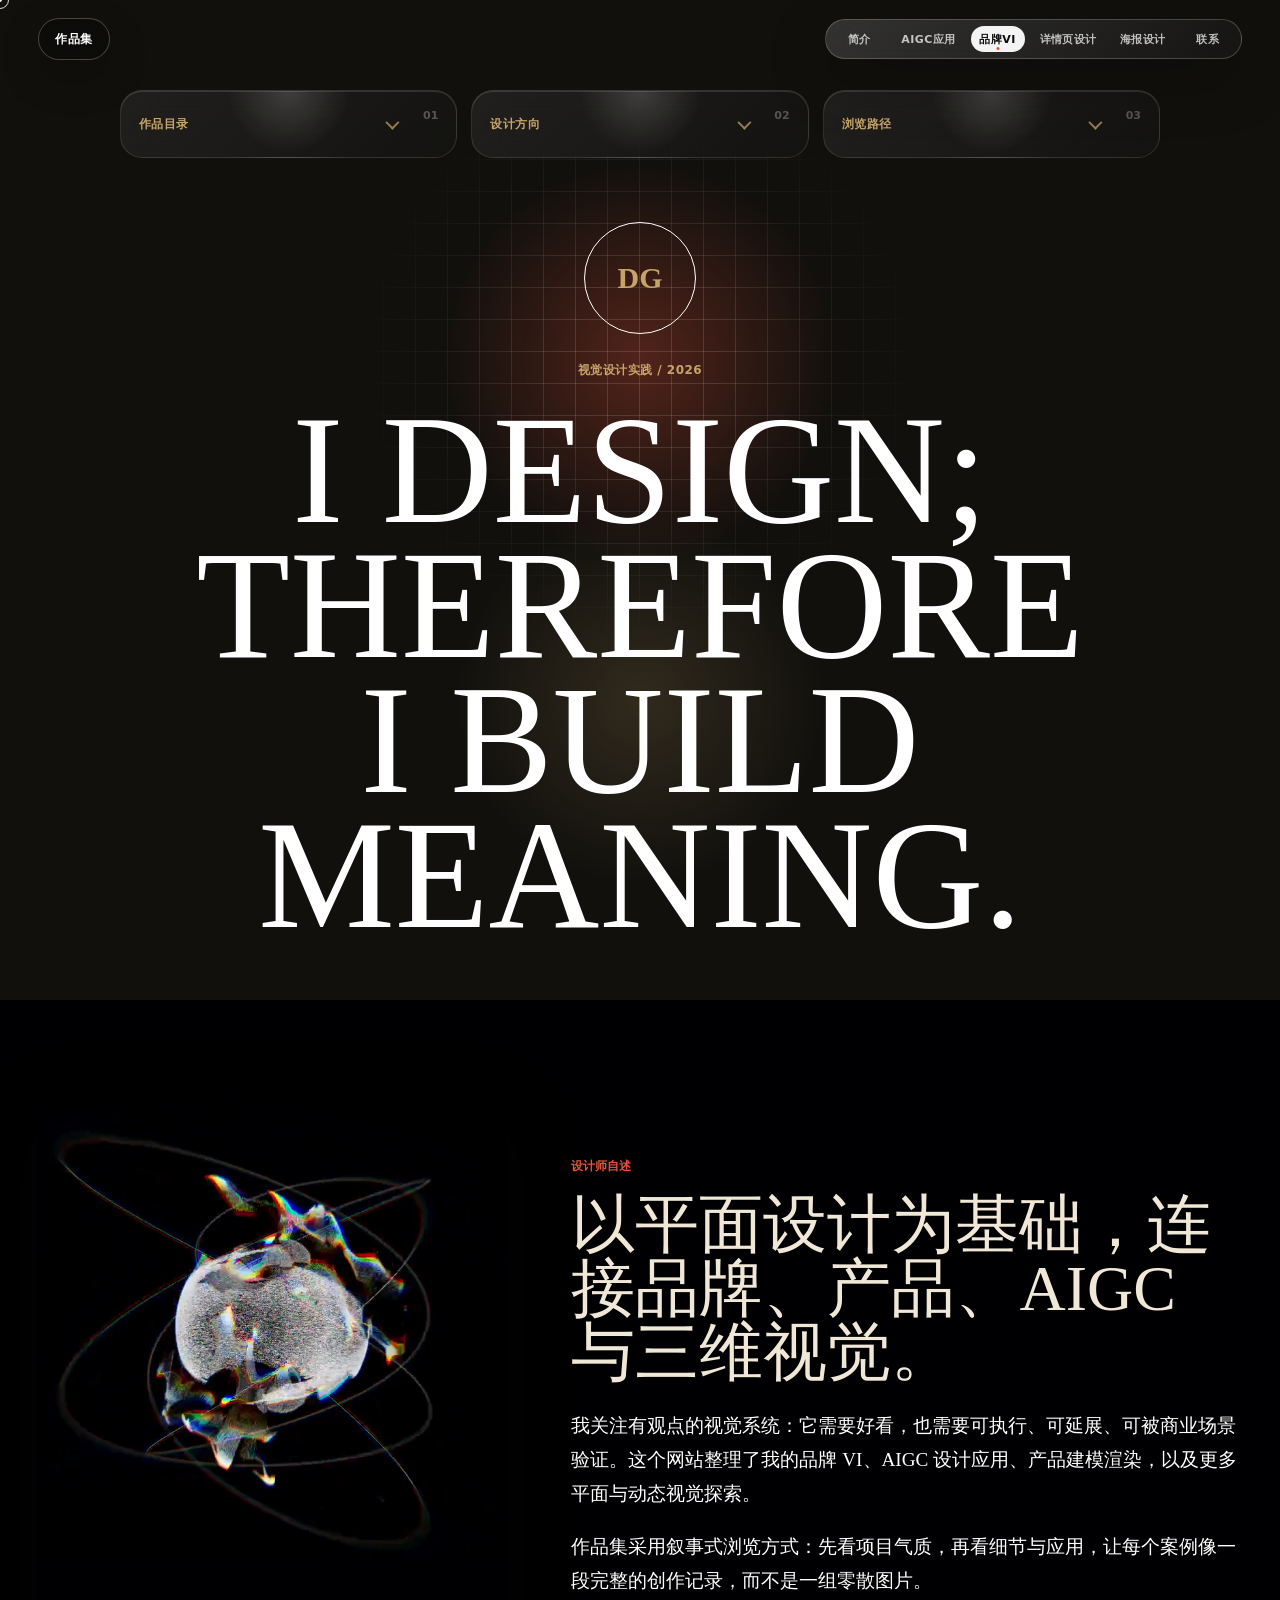
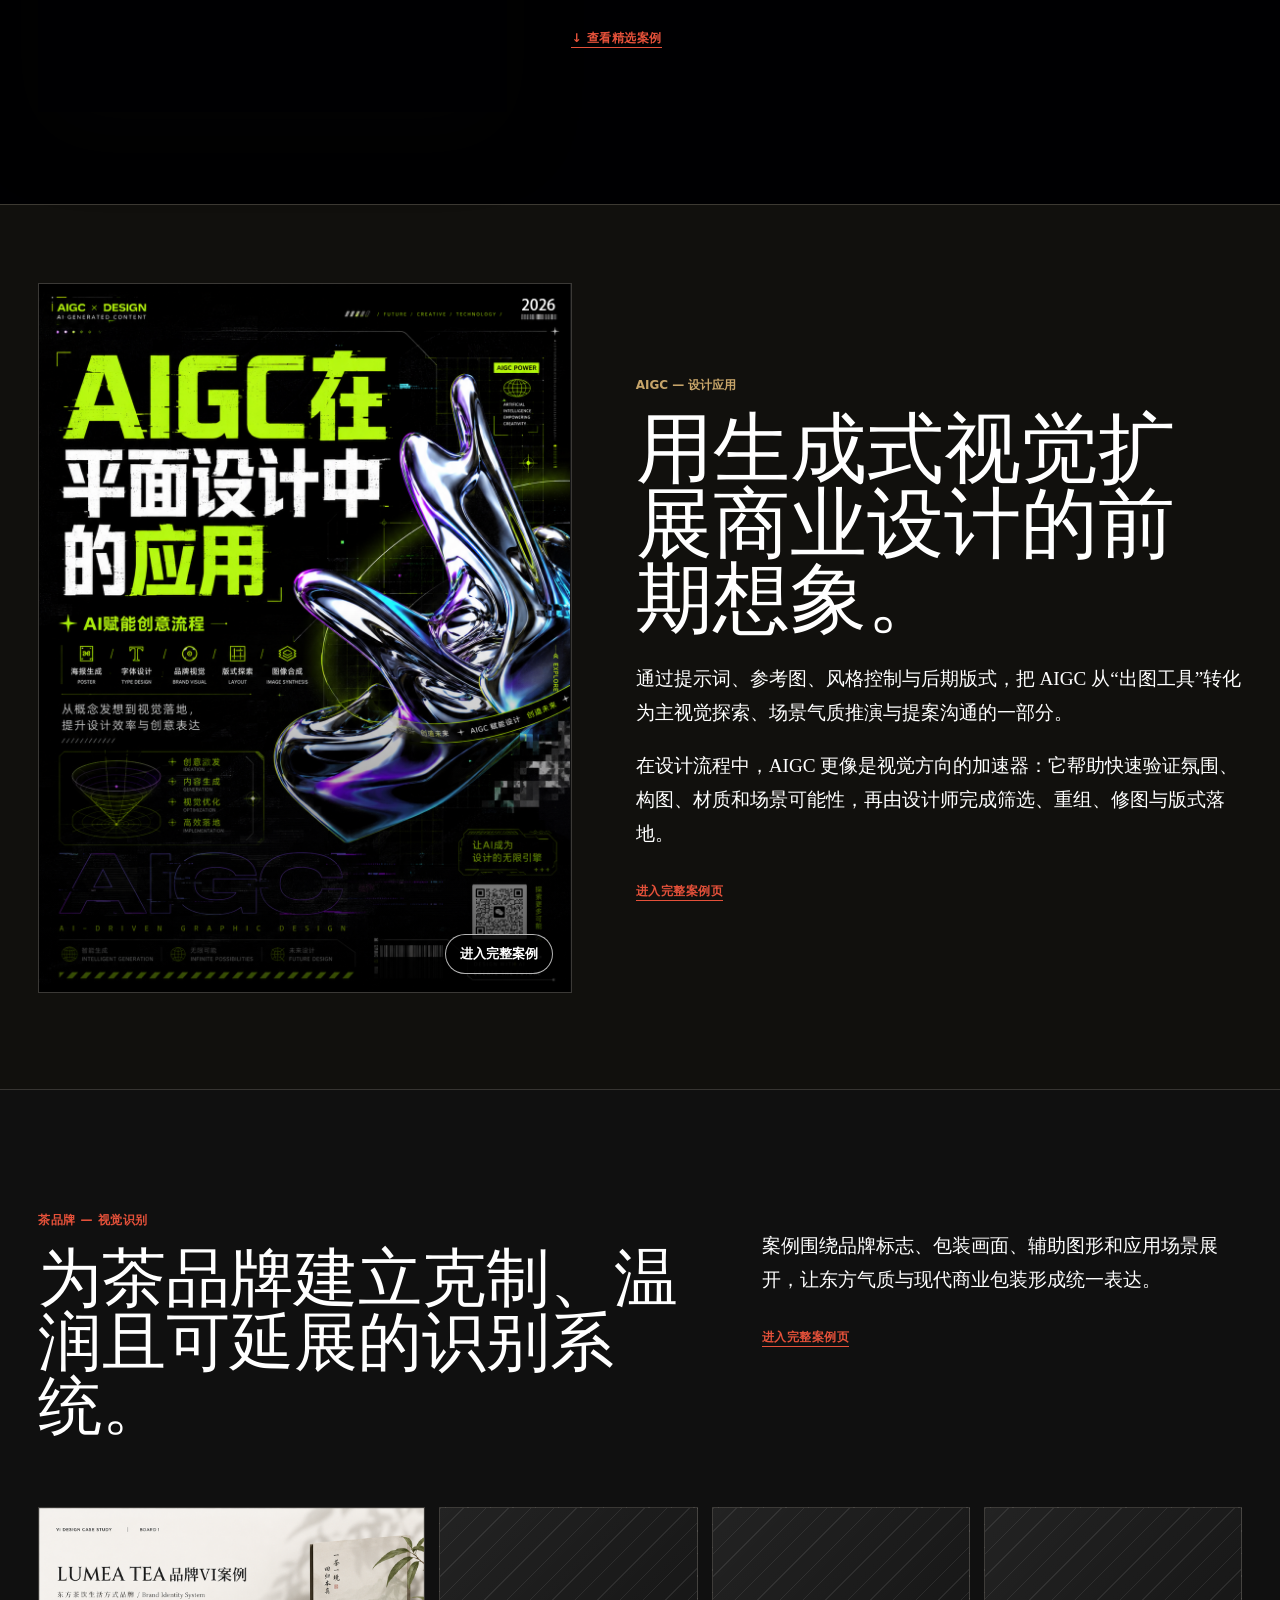
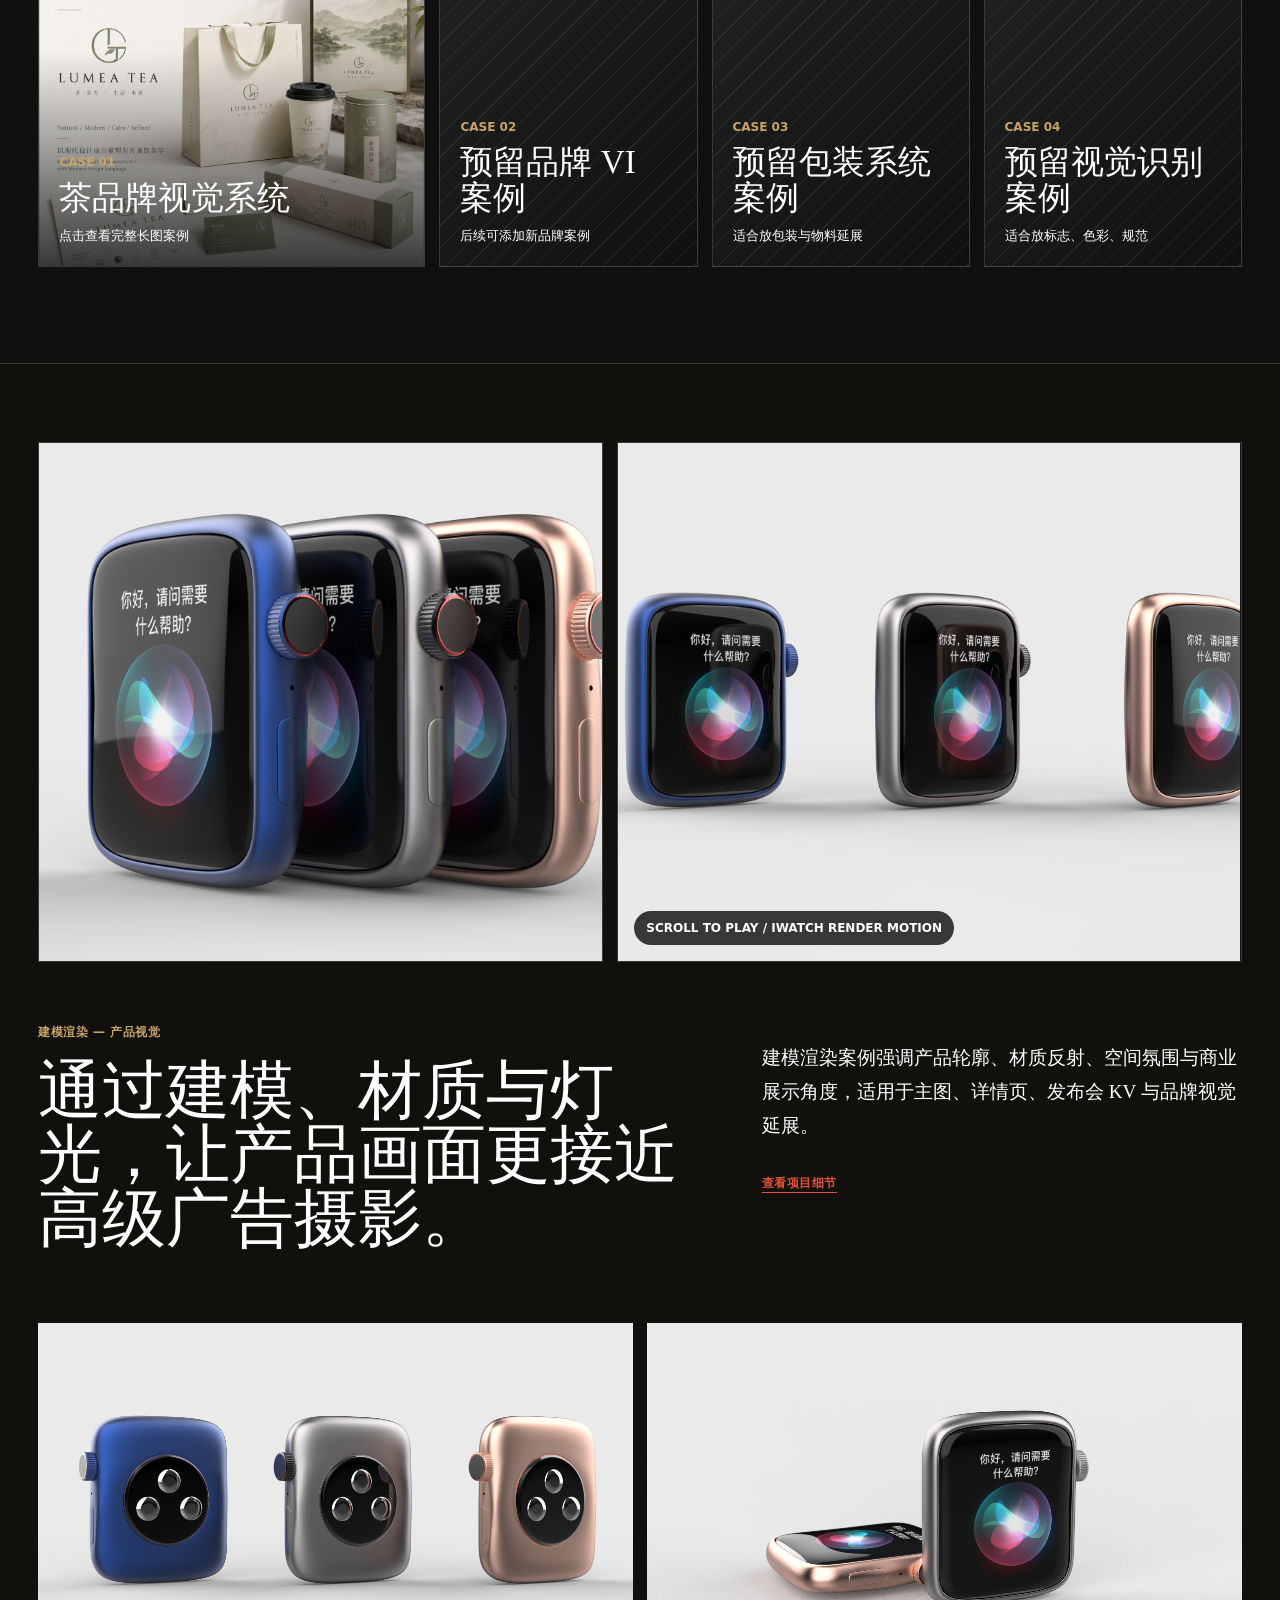
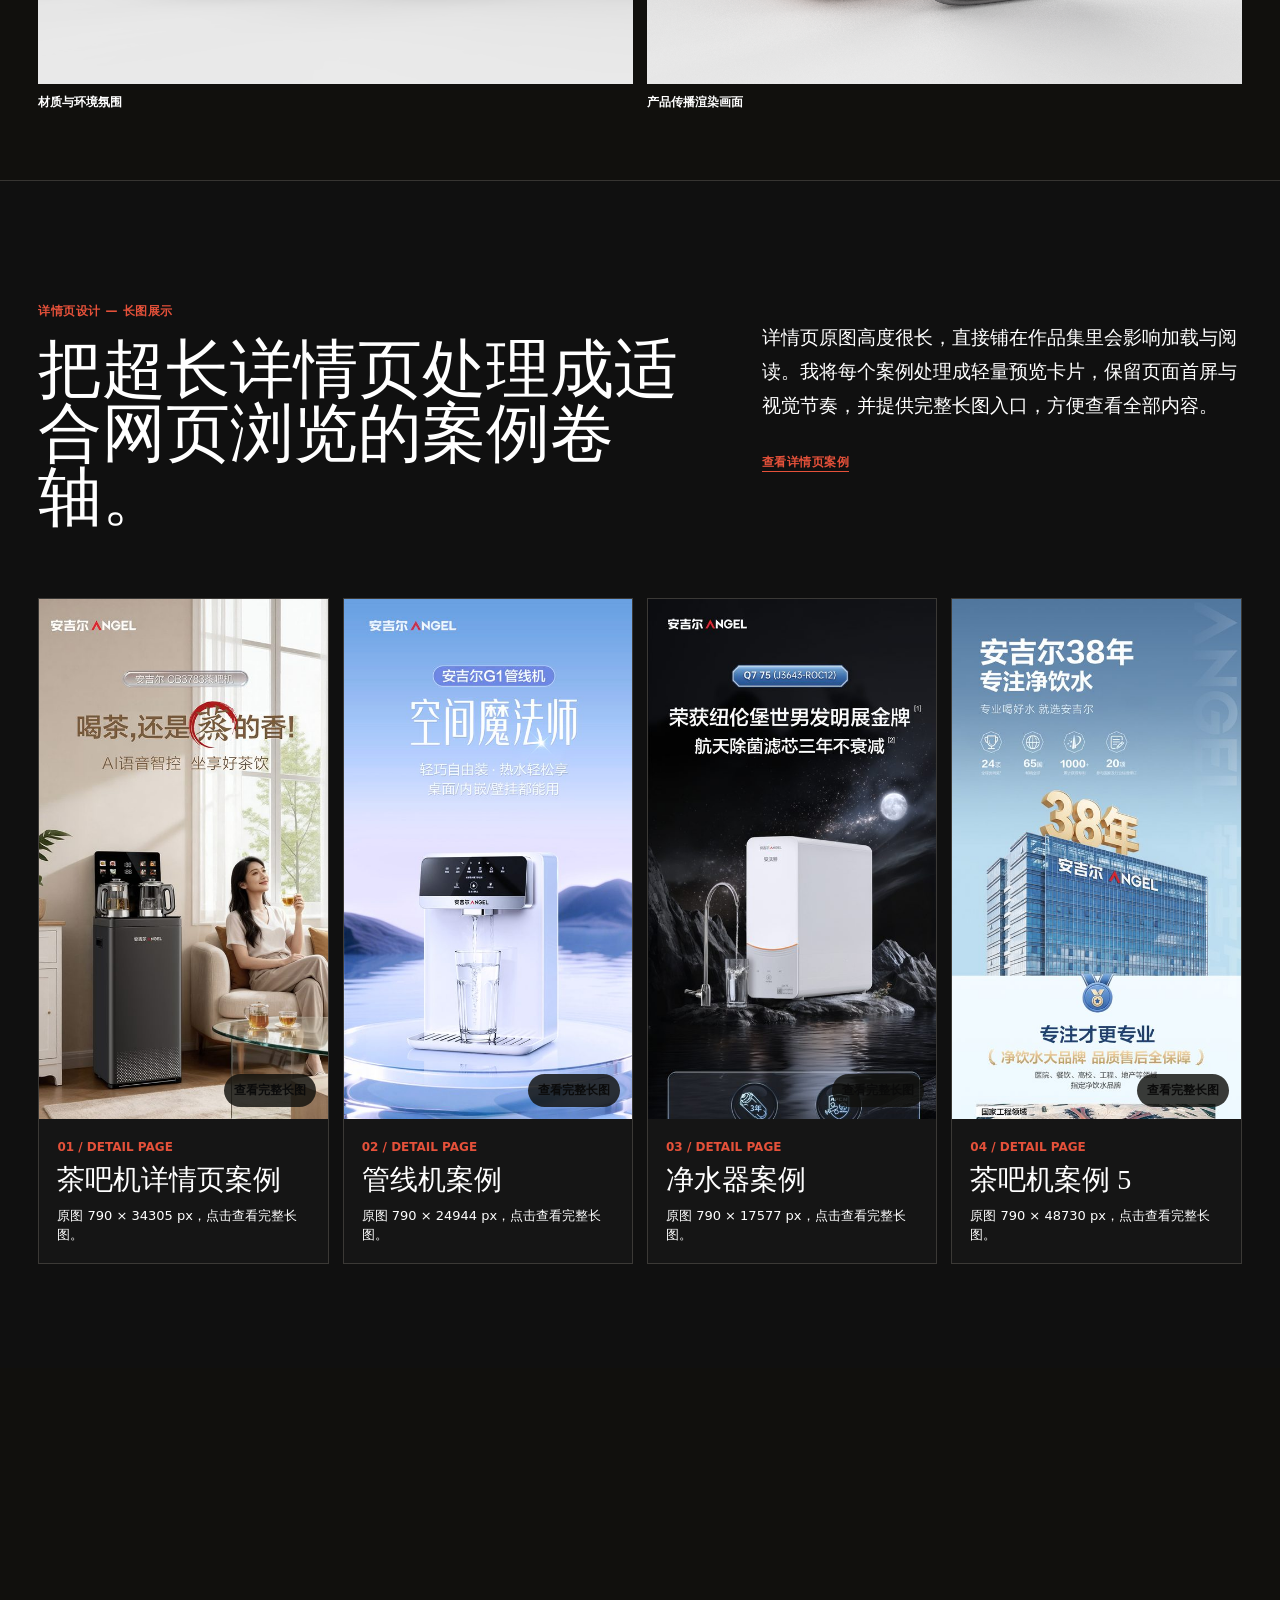
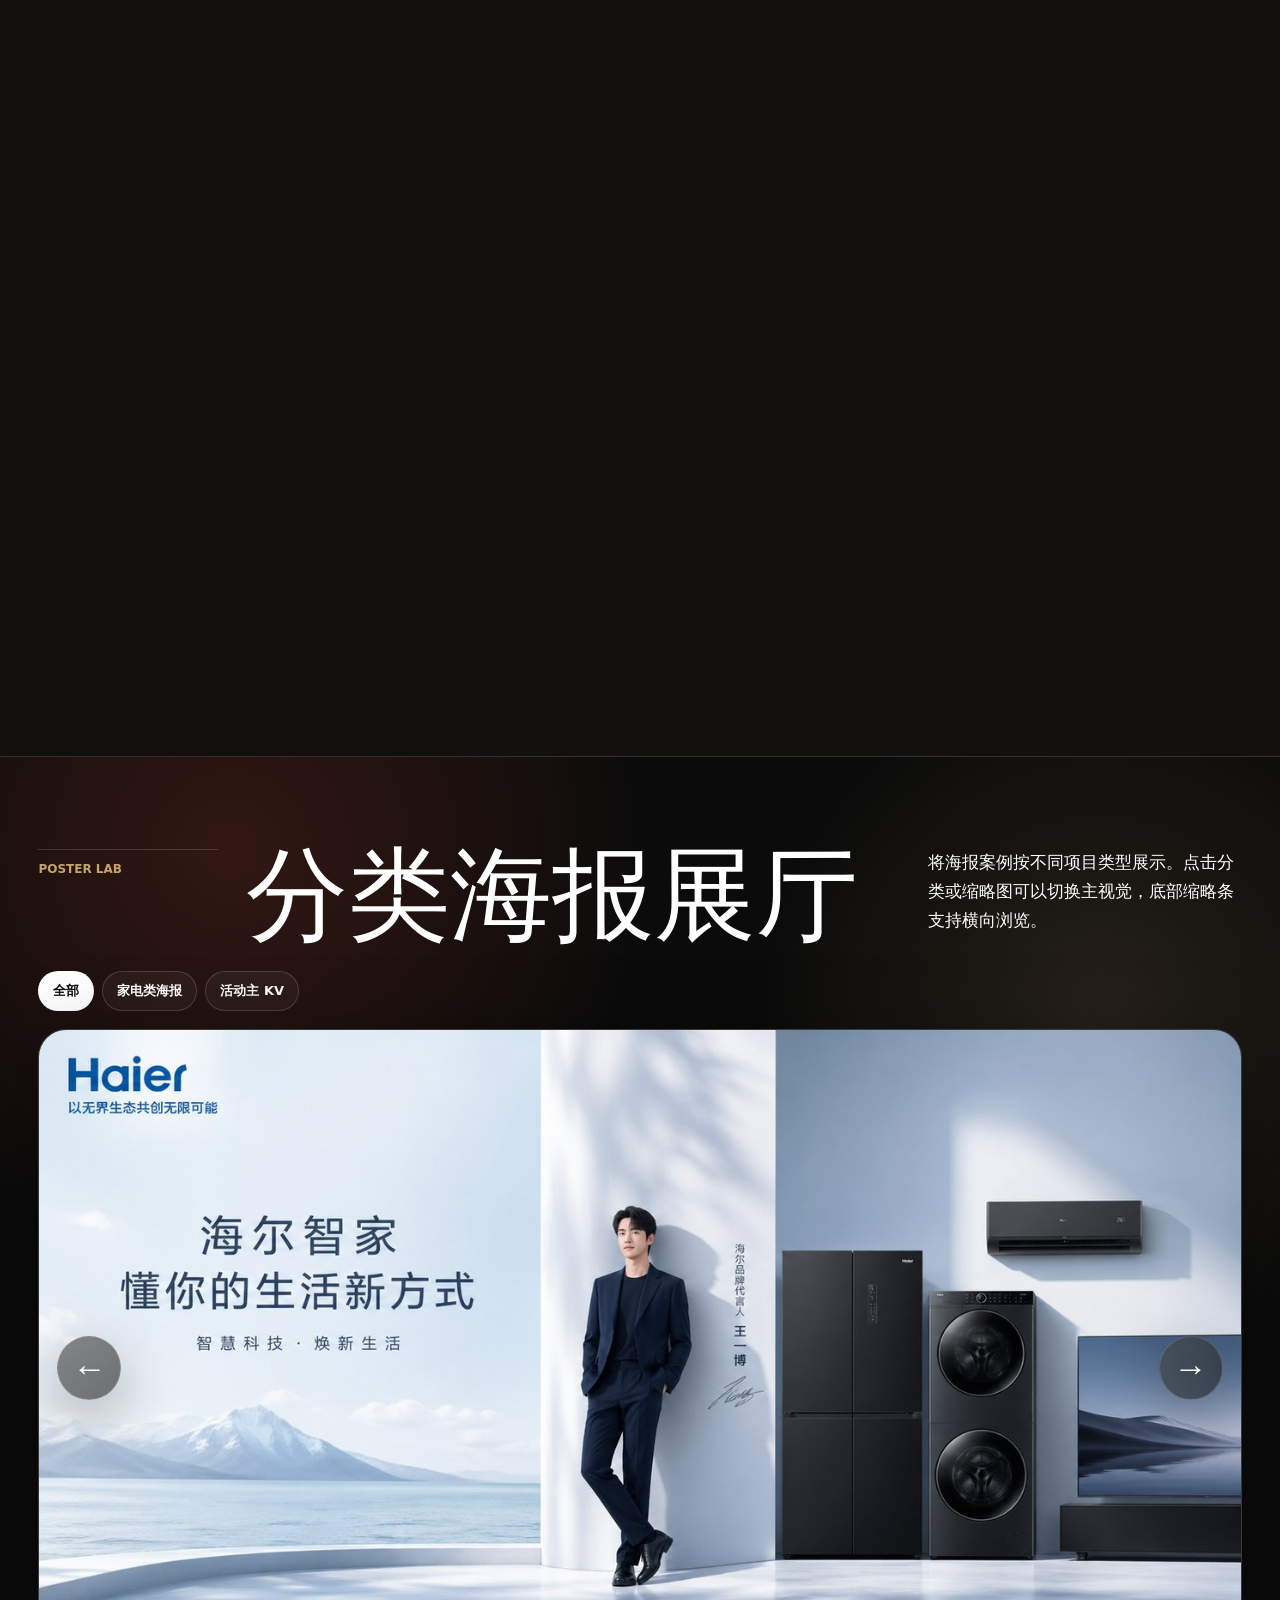
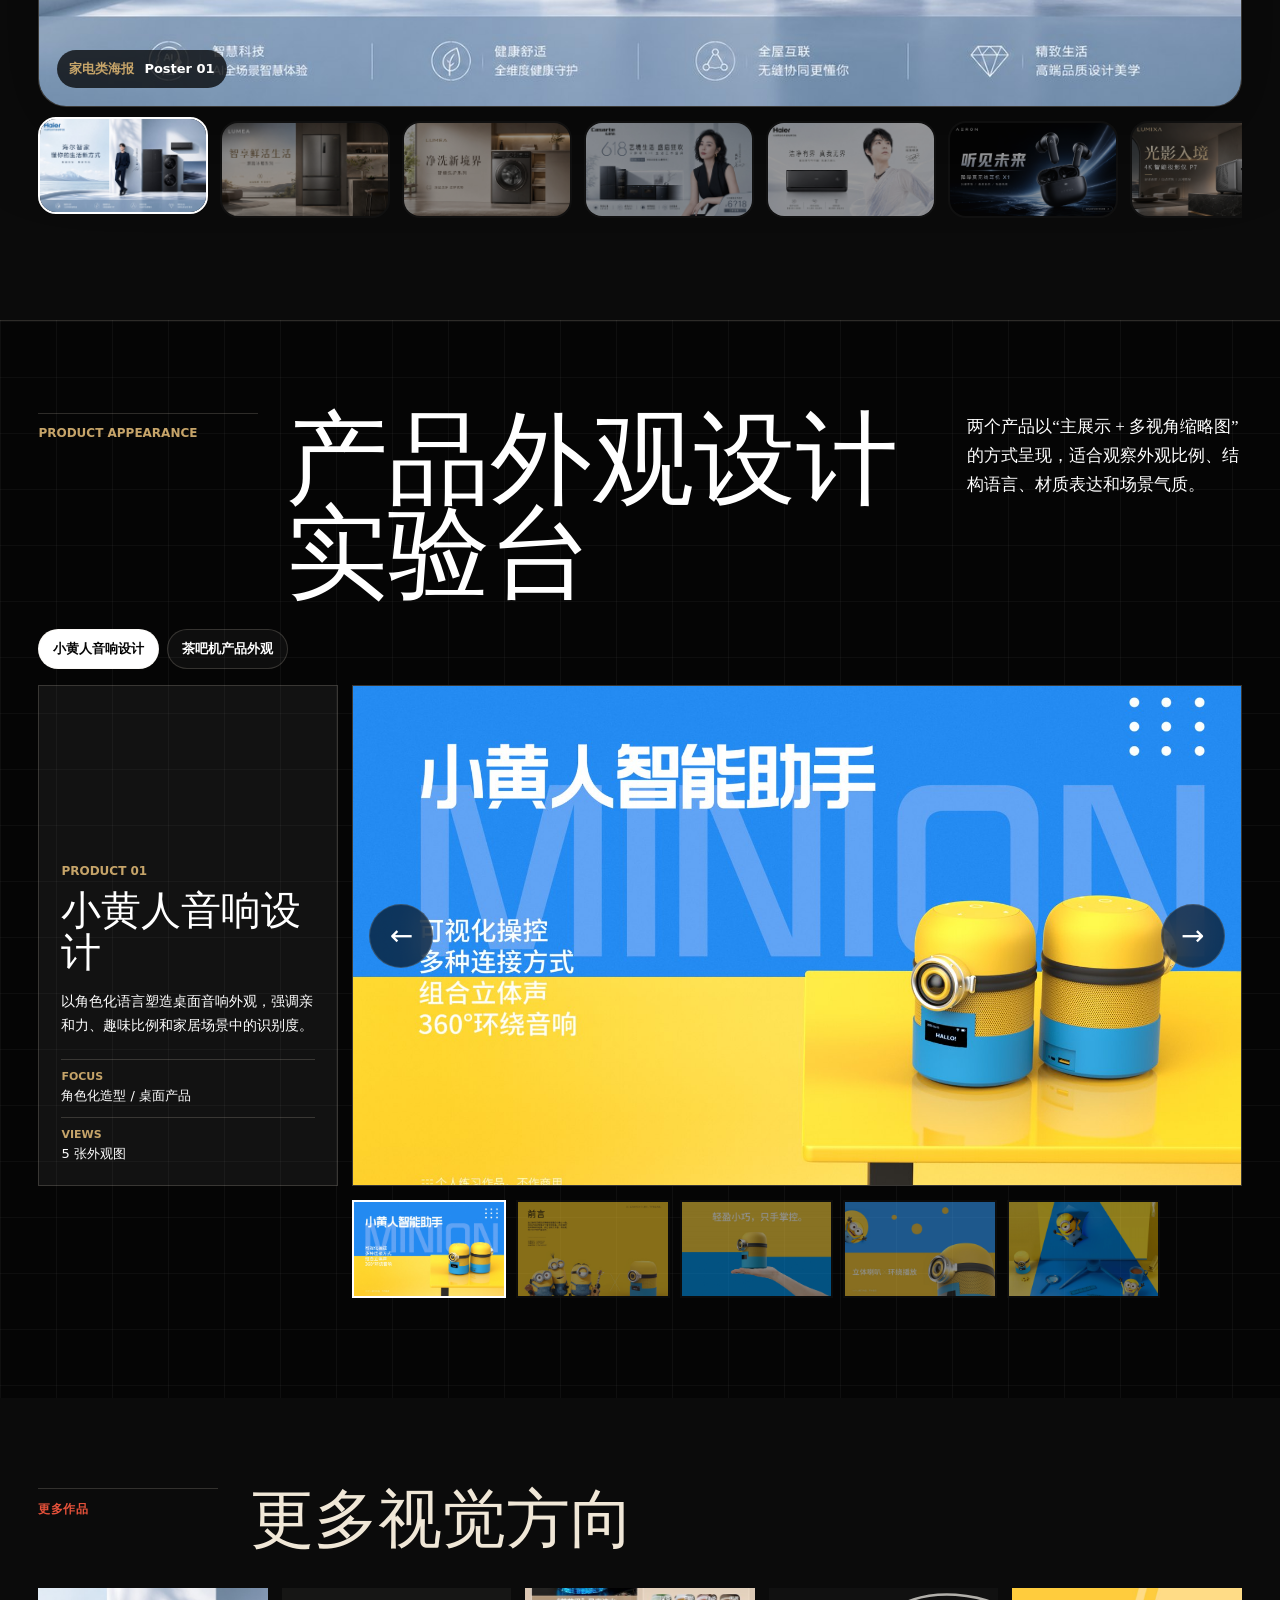
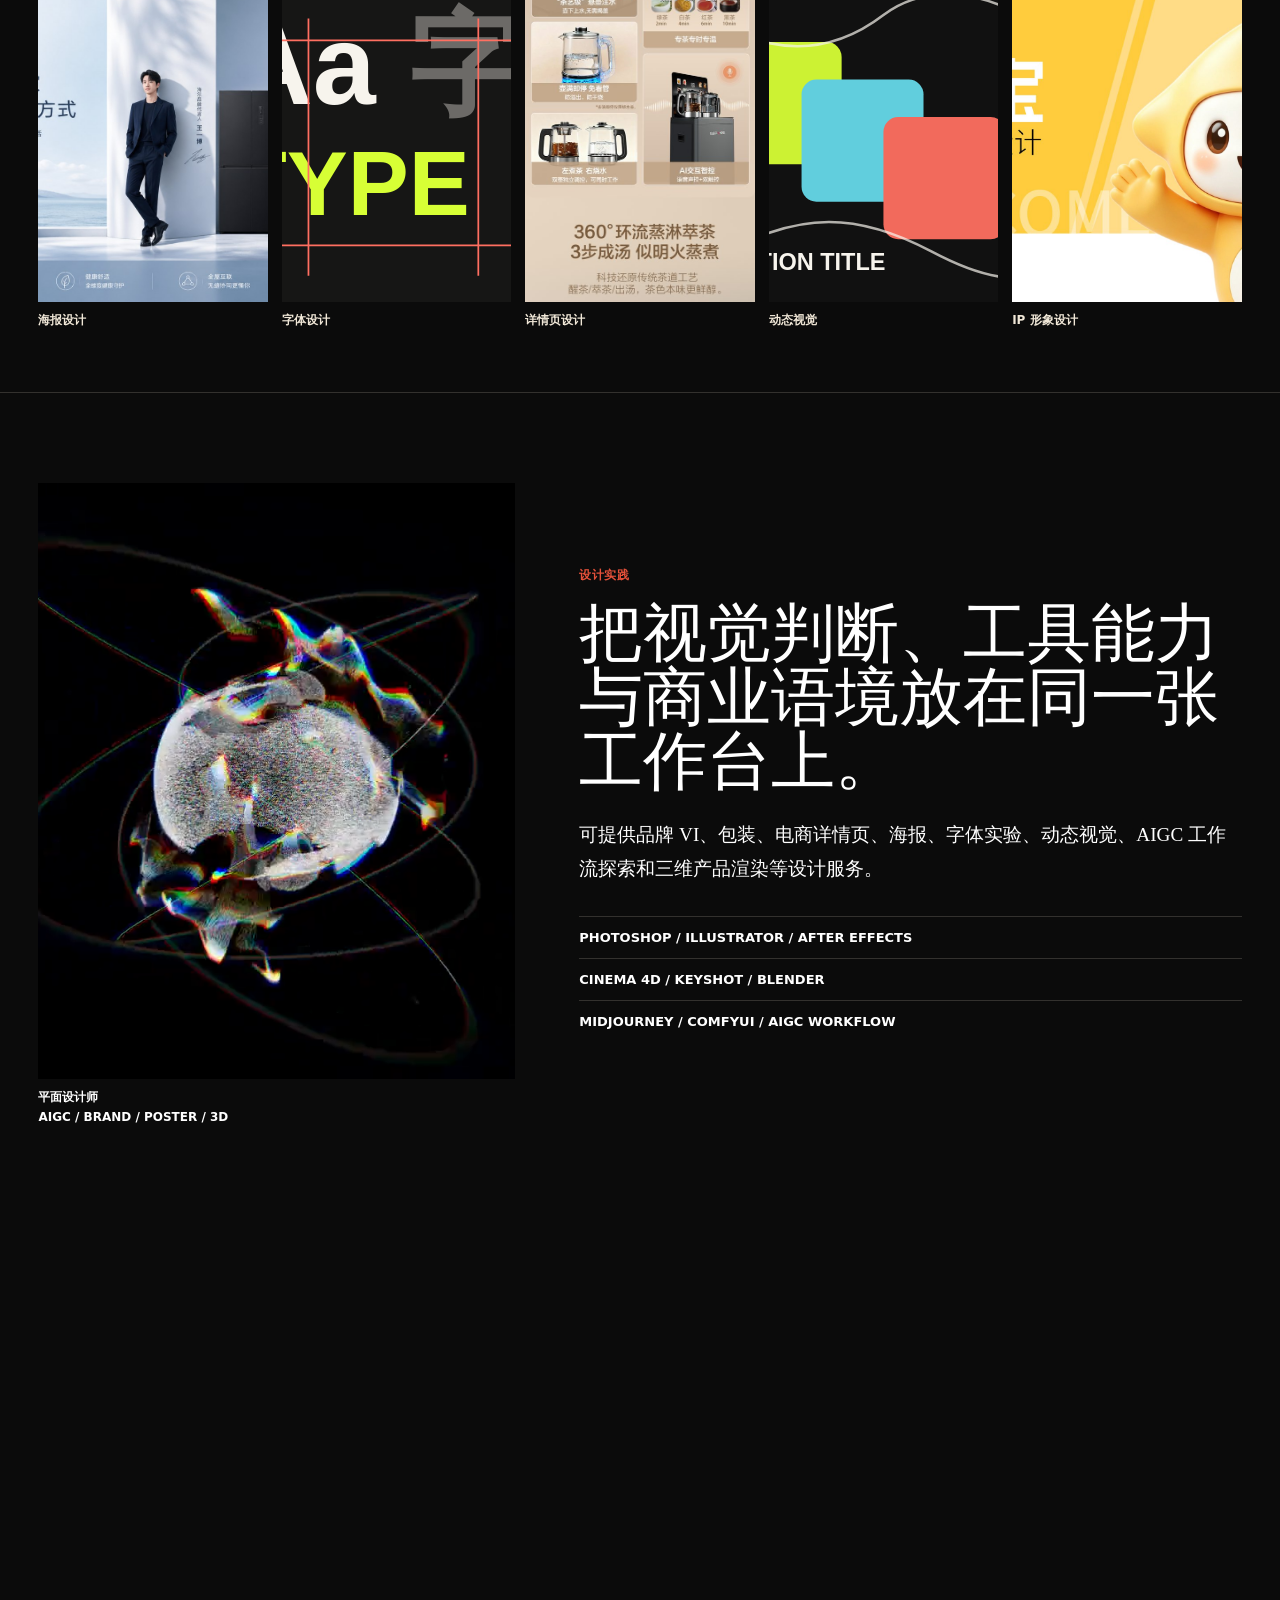
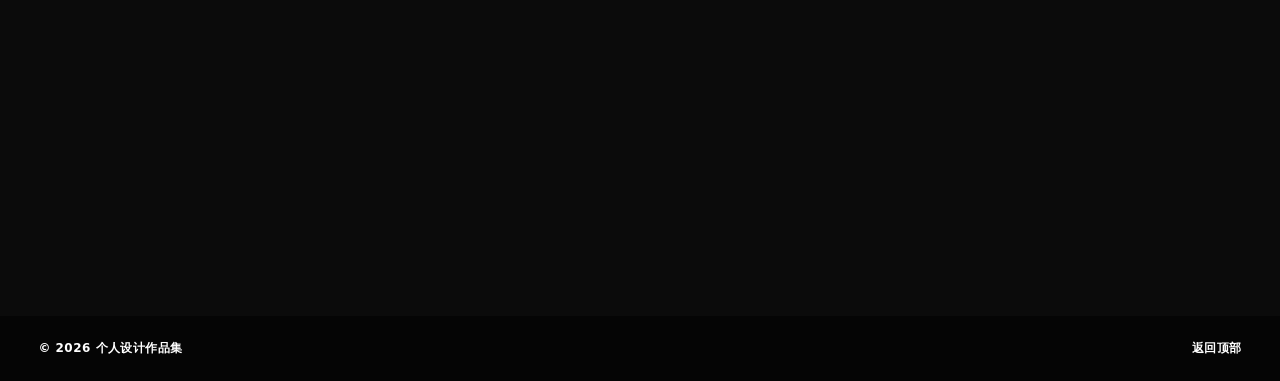
==== index.html @ c935cc88 "update" ====
﻿<!doctype html>
<html lang="zh-CN">
  <head>
    <meta charset="UTF-8" />
    <meta name="viewport" content="width=device-width, initial-scale=1.0" />
    <title>个人设计作品集 | 视觉设计档案</title>
    <meta
      name="description"
      content="平面设计师个人作品集，展示 AIGC 应用、品牌 VI、3D 建模渲染、海报、字体、详情页、动态视觉与标志设计。"
    />
    <link rel="stylesheet" href="styles.css?v=compact-top-nav" />
  </head>
  <body>
    <header class="site-header">
      <a class="brand" href="#top" aria-label="返回首页">作品集</a>
      <nav class="nav-links" aria-label="主导航">
        <a href="#essentials">简介</a>
        <a href="#aigc">AIGC应用</a>
        <a href="#brand">品牌VI</a>
        <a href="#detail">详情页设计</a>
        <a href="#poster-lab">海报设计</a>
        <a href="#contact">联系</a>
      </nav>
    </header>

    <main id="top">
      <section class="hero" aria-labelledby="hero-title">
        <div class="repertoire" aria-label="作品目录">
          <div>
            <span>作品目录</span>
            <a href="#essentials">设计简介</a>
            <a href="#aigc">AIGC应用</a>
            <a href="#brand">品牌 VI</a>
            <a href="#ip">IP 形象</a>
          </div>
          <div>
            <span>设计方向</span>
            <a href="#render">建模渲染</a>
            <a href="#detail">详情页设计</a>
            <a href="#poster-lab">海报设计</a>
          </div>
          <div>
            <span>浏览路径</span>
            <a href="#work">精选案例</a>
            <a href="#product-design">产品外观</a>
            <a href="#profile">个人介绍</a>
          </div>
        </div>

        <div class="hero-symbol" aria-hidden="true">DG</div>
        <p class="hero-label">视觉设计实践 / 2026</p>
        <h1 id="hero-title">
          I design;<br />
          therefore<br />
          I build meaning.
        </h1>
      </section>

      <section id="essentials" class="intro" aria-labelledby="intro-title">
        <figure class="intro-image">
          <video
            class="auto-video"
            src="assets/portfolio/intro-video/buildResponder.mp4"
            muted
            loop
            playsinline
            preload="metadata"
            poster="assets/portfolio/intro-video/videoframe_4962.png"
            aria-label="设计师自述介绍视频"
          ></video>
        </figure>
        <div class="intro-copy">
          <span>设计师自述</span>
          <h2 id="intro-title">以平面设计为基础，连接品牌、产品、AIGC 与三维视觉。</h2>
          <p>
            我关注有观点的视觉系统：它需要好看，也需要可执行、可延展、可被商业场景验证。这个网站整理了我的品牌 VI、AIGC 设计应用、产品建模渲染，以及更多平面与动态视觉探索。
          </p>
          <p>
            作品集采用叙事式浏览方式：先看项目气质，再看细节与应用，让每个案例像一段完整的创作记录，而不是一组零散图片。
          </p>
          <a class="inline-link" href="#work">↓ 查看精选案例</a>
        </div>
      </section>

      <section id="work" class="work" aria-label="精选案例">
        <article id="aigc" class="project-story">
          <div class="aigc-entry">
            <a class="aigc-cover-card" href="aigc-design.html" aria-label="进入 AIGC 完整案例页">
              <figure>
                <video
                  class="auto-video"
                  src="assets/portfolio/aigc-design/aigc-cover-video.mp4"
                  muted
                  loop
                  playsinline
                  preload="metadata"
                  poster="assets/portfolio/aigc-design/aigc-cover-2024.png"
                  aria-label="AIGC 在设计中的应用案例封面视频"
                ></video>
              </figure>
              <span>进入完整案例</span>
            </a>
            <div class="aigc-entry-copy">
              <span>AIGC — 设计应用</span>
              <h2>用生成式视觉扩展商业设计的前期想象。</h2>
              <p>
                通过提示词、参考图、风格控制与后期版式，把 AIGC 从“出图工具”转化为主视觉探索、场景气质推演与提案沟通的一部分。
              </p>
              <p>
                在设计流程中，AIGC 更像是视觉方向的加速器：它帮助快速验证氛围、构图、材质和场景可能性，再由设计师完成筛选、重组、修图与版式落地。
              </p>
              <a class="inline-link" href="aigc-design.html">进入完整案例页</a>
            </div>
          </div>
        </article>

        <article id="brand" class="project-story project-story-light">
          <div class="project-text">
            <div>
              <span>茶品牌 — 视觉识别</span>
              <h2>为茶品牌建立克制、温润且可延展的识别系统。</h2>
            </div>
            <div>
              <p>
                案例围绕品牌标志、包装画面、辅助图形和应用场景展开，让东方气质与现代商业包装形成统一表达。
              </p>
              <a class="inline-link" href="brand-vi-tea.html">进入完整案例页</a>
            </div>
          </div>
          <div class="brand-case-grid" aria-label="品牌 VI 案例列表">
            <a class="brand-case-card brand-case-featured" href="brand-vi-tea.html">
              <figure>
                <img src="assets/portfolio/brand-vi-tea/1.png" alt="茶品牌 VI 案例封面" />
              </figure>
              <div>
                <span>Case 01</span>
                <h3>茶品牌视觉系统</h3>
                <p>点击查看完整长图案例</p>
              </div>
            </a>
            <article class="brand-case-card is-placeholder">
              <span>Case 02</span>
              <h3>预留品牌 VI 案例</h3>
              <p>后续可添加新品牌案例</p>
            </article>
            <article class="brand-case-card is-placeholder">
              <span>Case 03</span>
              <h3>预留包装系统案例</h3>
              <p>适合放包装与物料延展</p>
            </article>
            <article class="brand-case-card is-placeholder">
              <span>Case 04</span>
              <h3>预留视觉识别案例</h3>
              <p>适合放标志、色彩、规范</p>
            </article>
          </div>
        </article>

        <article id="render" class="project-story">
          <div class="render-split">
            <figure class="render-cover">
              <img src="assets/portfolio/render-3d/1.png" alt="建模渲染案例第 1 张" />
            </figure>
            <div class="render-video-card">
              <video
                class="auto-video"
                src="assets/portfolio/render-3d/4d66dc93b73f4bb7a73c12c6c246b094.mp4"
                muted
                loop
                playsinline
                preload="metadata"
                poster="assets/portfolio/render-3d/2.png"
              ></video>
              <span>Scroll to play / iWatch render motion</span>
            </div>
          </div>
          <div class="project-text">
            <div>
              <span>建模渲染 — 产品视觉</span>
              <h2>通过建模、材质与灯光，让产品画面更接近高级广告摄影。</h2>
            </div>
            <div>
              <p>
                建模渲染案例强调产品轮廓、材质反射、空间氛围与商业展示角度，适用于主图、详情页、发布会 KV 与品牌视觉延展。
              </p>
              <a class="inline-link" href="#render-details">查看项目细节</a>
            </div>
          </div>
          <div id="render-details" class="detail-grid detail-grid-landscape">
            <figure>
              <img src="assets/portfolio/render-3d/4.png" alt="建模渲染案例第 4 张" />
              <figcaption>材质与环境氛围</figcaption>
            </figure>
            <figure>
              <img src="assets/portfolio/render-3d/5.png" alt="建模渲染案例第 5 张" />
              <figcaption>产品传播渲染画面</figcaption>
            </figure>
          </div>
        </article>

        <article id="detail" class="project-story project-story-light detail-story">
          <div class="project-text">
            <div>
              <span>详情页设计 — 长图展示</span>
              <h2>把超长详情页处理成适合网页浏览的案例卷轴。</h2>
            </div>
            <div>
              <p>
                详情页原图高度很长，直接铺在作品集里会影响加载与阅读。我将每个案例处理成轻量预览卡片，保留页面首屏与视觉节奏，并提供完整长图入口，方便查看全部内容。
              </p>
              <a class="inline-link" href="#detail-pages">查看详情页案例</a>
            </div>
          </div>
          <div id="detail-pages" class="detail-page-grid">
            <article class="long-page-card">
              <a href="assets/portfolio/detail-pages/茶吧机详情页案例1.png" target="_blank" rel="noreferrer">
                <figure>
                  <img src="assets/portfolio/detail-pages/previews/茶吧机详情页案例1.jpg" alt="茶吧机详情页案例预览" />
                </figure>
                <div>
                  <span>01 / Detail Page</span>
                  <h3>茶吧机详情页案例</h3>
                  <p>原图 790 × 34305 px，点击查看完整长图。</p>
                </div>
              </a>
            </article>
            <article class="long-page-card">
              <a href="assets/portfolio/detail-pages/管线机案例2.png" target="_blank" rel="noreferrer">
                <figure>
                  <img src="assets/portfolio/detail-pages/previews/管线机案例2.jpg" alt="管线机详情页案例预览" />
                </figure>
                <div>
                  <span>02 / Detail Page</span>
                  <h3>管线机案例</h3>
                  <p>原图 790 × 24944 px，点击查看完整长图。</p>
                </div>
              </a>
            </article>
            <article class="long-page-card">
              <a href="assets/portfolio/detail-pages/净水器案例3.png" target="_blank" rel="noreferrer">
                <figure>
                  <img src="assets/portfolio/detail-pages/previews/净水器案例3.jpg" alt="净水器详情页案例预览" />
                </figure>
                <div>
                  <span>03 / Detail Page</span>
                  <h3>净水器案例</h3>
                  <p>原图 790 × 17577 px，点击查看完整长图。</p>
                </div>
              </a>
            </article>
            <article class="long-page-card">
              <a href="assets/portfolio/detail-pages/茶吧机案例5.png" target="_blank" rel="noreferrer">
                <figure>
                  <img src="assets/portfolio/detail-pages/previews/茶吧机案例5.jpg" alt="茶吧机详情页案例 5 预览" />
                </figure>
                <div>
                  <span>04 / Detail Page</span>
                  <h3>茶吧机案例 5</h3>
                  <p>原图 790 × 48730 px，点击查看完整长图。</p>
                </div>
              </a>
            </article>
          </div>
        </article>

        <article id="ip" class="project-story ip-story">
          <div class="project-text">
            <div>
              <span>IP 形象设计 — 惠宝</span>
              <h2>从角色设定到动态表情，建立可延展的品牌 IP 资产。</h2>
            </div>
            <div>
              <p>
                惠宝 IP 案例包含角色形象设定、姿态延展、应用画面与 GIF 动态表情。首页以首图建立整体印象，并精选 04—07 展示角色延展细节。
              </p>
              <a class="inline-link" href="ip-huibao.html">进入完整案例页</a>
            </div>
          </div>
          <div class="ip-showcase" aria-label="惠宝 IP 形象设计静态案例">
            <a class="ip-preview-card ip-large" href="ip-huibao.html" aria-label="进入惠宝 IP 完整案例页">
              <figure>
                <img src="assets/portfolio/ip-huibao/previews/ip-01.jpg" alt="惠宝 IP 形象设计第 1 张" />
              </figure>
              <span>进入完整案例</span>
            </a>
            <figure>
              <img src="assets/portfolio/ip-huibao/previews/ip-04.jpg" alt="惠宝 IP 形象设计第 4 张" />
            </figure>
            <figure>
              <img src="assets/portfolio/ip-huibao/previews/ip-05.jpg" alt="惠宝 IP 形象设计第 5 张" />
            </figure>
            <figure>
              <img src="assets/portfolio/ip-huibao/previews/ip-06.jpg" alt="惠宝 IP 形象设计第 6 张" />
            </figure>
            <figure>
              <img src="assets/portfolio/ip-huibao/previews/ip-07.jpg" alt="惠宝 IP 形象设计第 7 张" />
            </figure>
          </div>
        </article>
      </section>

      <section id="poster-lab" class="poster-lab" aria-labelledby="poster-lab-title">
        <div class="poster-lab-heading">
          <span>Poster Lab</span>
          <h2 id="poster-lab-title">分类海报展厅</h2>
          <p>
            将海报案例按不同项目类型展示。点击分类或缩略图可以切换主视觉，底部缩略条支持横向浏览。
          </p>
        </div>
        <div class="poster-tabs" role="group" aria-label="海报分类">
          <button class="poster-tab is-active" type="button" data-poster-category="all">全部</button>
          <button class="poster-tab" type="button" data-poster-category="appliance">家电类海报</button>
          <button class="poster-tab" type="button" data-poster-category="event">活动主 KV</button>
        </div>
        <div class="poster-viewer">
          <figure class="poster-stage">
            <img id="poster-stage-image" src="assets/portfolio/posters/appliance/previews/appliance-01.jpg" alt="海报案例大图预览" />
            <figcaption>
              <span id="poster-stage-category">家电类海报</span>
              <strong id="poster-stage-title">Poster 01</strong>
            </figcaption>
            <div class="poster-side-controls" aria-label="海报切换">
              <button type="button" data-poster-prev aria-label="上一张海报">←</button>
              <button type="button" data-poster-next aria-label="下一张海报">→</button>
            </div>
          </figure>
          <div class="poster-rail" aria-label="海报缩略图">
            <button class="poster-thumb is-active" type="button" data-category="appliance" data-title="Poster 01" data-src="assets/portfolio/posters/appliance/previews/appliance-01.jpg">
              <img src="assets/portfolio/posters/appliance/previews/appliance-01.jpg" alt="家电类海报 1" />
            </button>
            <button class="poster-thumb" type="button" data-category="appliance" data-title="Poster 02" data-src="assets/portfolio/posters/appliance/previews/appliance-02.jpg">
              <img src="assets/portfolio/posters/appliance/previews/appliance-02.jpg" alt="家电类海报 2" />
            </button>
            <button class="poster-thumb" type="button" data-category="appliance" data-title="Poster 03" data-src="assets/portfolio/posters/appliance/previews/appliance-03.jpg">
              <img src="assets/portfolio/posters/appliance/previews/appliance-03.jpg" alt="家电类海报 3" />
            </button>
            <button class="poster-thumb" type="button" data-category="appliance" data-title="Poster 04" data-src="assets/portfolio/posters/appliance/previews/appliance-05.jpg">
              <img src="assets/portfolio/posters/appliance/previews/appliance-05.jpg" alt="家电类海报 4" />
            </button>
            <button class="poster-thumb" type="button" data-category="appliance" data-title="Poster 05" data-src="assets/portfolio/posters/appliance/previews/appliance-06.jpg">
              <img src="assets/portfolio/posters/appliance/previews/appliance-06.jpg" alt="家电类海报 5" />
            </button>
            <button class="poster-thumb" type="button" data-category="appliance" data-title="Poster 06" data-src="assets/portfolio/posters/appliance/previews/portfolio-poster-07.png">
              <img src="assets/portfolio/posters/appliance/previews/portfolio-poster-07.png" alt="家电类海报 6" />
            </button>
            <button class="poster-thumb" type="button" data-category="appliance" data-title="Poster 07" data-src="assets/portfolio/posters/appliance/previews/portfolio-poster-08.png">
              <img src="assets/portfolio/posters/appliance/previews/portfolio-poster-08.png" alt="家电类海报 7" />
            </button>
          </div>
        </div>
      </section>

      <section id="product-design" class="product-lab" aria-labelledby="product-lab-title">
        <div class="product-lab-heading">
          <span>Product Appearance</span>
          <h2 id="product-lab-title">产品外观设计实验台</h2>
          <p>
            两个产品以“主展示 + 多视角缩略图”的方式呈现，适合观察外观比例、结构语言、材质表达和场景气质。
          </p>
        </div>
        <div class="product-switcher" role="group" aria-label="产品切换">
          <button class="product-tab is-active" type="button" data-product="speaker">小黄人音响设计</button>
          <button class="product-tab" type="button" data-product="tea-machine">茶吧机产品外观</button>
        </div>
        <div class="product-console">
          <aside class="product-panel">
            <span id="product-index">PRODUCT 01</span>
            <h3 id="product-name">小黄人音响设计</h3>
            <p id="product-desc">
              以角色化语言塑造桌面音响外观，强调亲和力、趣味比例和家居场景中的识别度。
            </p>
            <dl>
              <div>
                <dt>Focus</dt>
                <dd id="product-focus">角色化造型 / 桌面产品</dd>
              </div>
              <div>
                <dt>Views</dt>
                <dd id="product-count">5 张外观图</dd>
              </div>
            </dl>
          </aside>
          <div class="product-stage-wrap">
            <button class="product-arrow product-prev" type="button" data-product-prev aria-label="上一张产品图">←</button>
            <figure class="product-stage">
              <img id="product-stage-image" src="assets/portfolio/product-design/speaker/previews/speaker-01.jpg" alt="小黄人音响设计外观图" />
            </figure>
            <button class="product-arrow product-next" type="button" data-product-next aria-label="下一张产品图">→</button>
          </div>
          <div class="product-thumbs" aria-label="产品外观缩略图">
            <button class="product-thumb is-active" type="button" data-product="speaker" data-index="0" data-src="assets/portfolio/product-design/speaker/previews/speaker-01.jpg">
              <img src="assets/portfolio/product-design/speaker/previews/speaker-01.jpg" alt="小黄人音响外观图 1" />
            </button>
            <button class="product-thumb" type="button" data-product="speaker" data-index="1" data-src="assets/portfolio/product-design/speaker/previews/speaker-02.jpg">
              <img src="assets/portfolio/product-design/speaker/previews/speaker-02.jpg" alt="小黄人音响外观图 2" />
            </button>
            <button class="product-thumb" type="button" data-product="speaker" data-index="2" data-src="assets/portfolio/product-design/speaker/previews/speaker-03.jpg">
              <img src="assets/portfolio/product-design/speaker/previews/speaker-03.jpg" alt="小黄人音响外观图 3" />
            </button>
            <button class="product-thumb" type="button" data-product="speaker" data-index="3" data-src="assets/portfolio/product-design/speaker/previews/speaker-04.jpg">
              <img src="assets/portfolio/product-design/speaker/previews/speaker-04.jpg" alt="小黄人音响外观图 4" />
            </button>
            <button class="product-thumb" type="button" data-product="speaker" data-index="4" data-src="assets/portfolio/product-design/speaker/previews/speaker-05.jpg">
              <img src="assets/portfolio/product-design/speaker/previews/speaker-05.jpg" alt="小黄人音响外观图 5" />
            </button>
            <button class="product-thumb is-hidden" type="button" data-product="tea-machine" data-index="0" data-src="assets/portfolio/product-design/tea-machine/previews/tea-machine-01.jpg">
              <img src="assets/portfolio/product-design/tea-machine/previews/tea-machine-01.jpg" alt="茶吧机产品外观图 1" />
            </button>
            <button class="product-thumb is-hidden" type="button" data-product="tea-machine" data-index="1" data-src="assets/portfolio/product-design/tea-machine/previews/tea-machine-02.jpg">
              <img src="assets/portfolio/product-design/tea-machine/previews/tea-machine-02.jpg" alt="茶吧机产品外观图 2" />
            </button>
            <button class="product-thumb is-hidden" type="button" data-product="tea-machine" data-index="2" data-src="assets/portfolio/product-design/tea-machine/previews/tea-machine-03.jpg">
              <img src="assets/portfolio/product-design/tea-machine/previews/tea-machine-03.jpg" alt="茶吧机产品外观图 3" />
            </button>
            <button class="product-thumb is-hidden" type="button" data-product="tea-machine" data-index="3" data-src="assets/portfolio/product-design/tea-machine/previews/tea-machine-04.jpg">
              <img src="assets/portfolio/product-design/tea-machine/previews/tea-machine-04.jpg" alt="茶吧机产品外观图 4" />
            </button>
            <button class="product-thumb is-hidden" type="button" data-product="tea-machine" data-index="4" data-src="assets/portfolio/product-design/tea-machine/previews/tea-machine-05.jpg">
              <img src="assets/portfolio/product-design/tea-machine/previews/tea-machine-05.jpg" alt="茶吧机产品外观图 5" />
            </button>
            <button class="product-thumb is-hidden" type="button" data-product="tea-machine" data-index="5" data-src="assets/portfolio/product-design/tea-machine/previews/tea-machine-06.jpg">
              <img src="assets/portfolio/product-design/tea-machine/previews/tea-machine-06.jpg" alt="茶吧机产品外观图 6" />
            </button>
            <button class="product-thumb is-hidden" type="button" data-product="tea-machine" data-index="6" data-src="assets/portfolio/product-design/tea-machine/previews/tea-machine-07.jpg">
              <img src="assets/portfolio/product-design/tea-machine/previews/tea-machine-07.jpg" alt="茶吧机产品外观图 7" />
            </button>
          </div>
        </div>
      </section>

      <section id="archive" class="archive" aria-labelledby="archive-title">
        <div class="archive-heading">
          <span>更多作品</span>
          <h2 id="archive-title">更多视觉方向</h2>
        </div>
        <div class="artifact-grid">
          <figure>
            <img src="assets/portfolio/posters/appliance/previews/appliance-01.jpg" alt="海报设计案例预览" />
            <figcaption>海报设计</figcaption>
          </figure>
          <figure>
            <img src="assets/work-type.svg" alt="字体设计示例" />
            <figcaption>字体设计</figcaption>
          </figure>
          <figure>
            <img src="assets/portfolio/detail-pages/previews/茶吧机详情页案例1.jpg" alt="详情页设计案例预览" />
            <figcaption>详情页设计</figcaption>
          </figure>
          <figure>
            <img src="assets/work-motion.svg" alt="动态视觉示例" />
            <figcaption>动态视觉</figcaption>
          </figure>
          <figure>
            <img src="assets/portfolio/ip-huibao/previews/ip-01.jpg" alt="IP 形象设计案例预览" />
            <figcaption>IP 形象设计</figcaption>
          </figure>
        </div>
      </section>

      <section id="profile" class="profile" aria-labelledby="profile-title">
        <figure class="profile-card">
          <video
            class="auto-video"
            src="assets/portfolio/intro-video/buildResponder.mp4"
            muted
            loop
            playsinline
            preload="metadata"
            poster="assets/portfolio/intro-video/videoframe_4962.png"
            aria-label="设计实践介绍视频"
          ></video>
          <figcaption>
            <strong>平面设计师</strong>
            <span>AIGC / Brand / Poster / 3D</span>
          </figcaption>
        </figure>
        <div class="profile-copy">
          <span>设计实践</span>
          <h2 id="profile-title">把视觉判断、工具能力与商业语境放在同一张工作台上。</h2>
          <p>
            可提供品牌 VI、包装、电商详情页、海报、字体实验、动态视觉、AIGC 工作流探索和三维产品渲染等设计服务。
          </p>
          <ul>
            <li>Photoshop / Illustrator / After Effects</li>
            <li>Cinema 4D / KeyShot / Blender</li>
            <li>Midjourney / ComfyUI / AIGC Workflow</li>
          </ul>
        </div>
      </section>

      <section id="contact" class="contact" aria-labelledby="contact-title">
        <span>联系合作</span>
        <h2 id="contact-title">一起创造有观点的视觉表达。</h2>
        <div class="contact-info">
          <strong>Mr.right</strong>
          <a class="mail-link" href="mailto:lwt13800@163.com">lwt13800@163.com</a>
        </div>
      </section>
    </main>

    <footer class="site-footer">
      <span>© 2026 个人设计作品集</span>
      <a href="#top">返回顶部</a>
    </footer>

    <script src="script.js?v=compact-top-nav"></script>
  </body>
</html>
---- styles.css ----
:root {
  --ink: #11100d;
  --paper: #0b0b0b;
  --paper-2: #151515;
  --muted: #aaa39a;
  --line: rgba(233, 223, 202, 0.18);
  --line-light: rgba(233, 223, 202, 0.2);
  --accent: #e5513a;
  --gold: #c6a469;
  --max: 1480px;
  --side: clamp(18px, 3vw, 56px);
  font-family:
    Georgia, "Times New Roman", "Songti SC", "SimSun", serif;
}

* {
  box-sizing: border-box;
}

html {
  scroll-behavior: smooth;
}

body {
  margin: 0;
  color: #f0e7d7;
  background: var(--paper);
}

body:not(.case-page) {
  cursor: none;
}

body::selection {
  color: #0b0b0b;
  background: var(--accent);
}

a {
  color: inherit;
  text-decoration: none;
}

img {
  display: block;
  width: 100%;
  height: 100%;
  object-fit: cover;
}

video {
  display: block;
  width: 100%;
  height: 100%;
  object-fit: cover;
}

.site-header {
  position: fixed;
  z-index: 70;
  top: 18px;
  left: var(--side);
  display: flex;
  width: calc(100% - var(--side) * 2);
  align-items: center;
  justify-content: space-between;
  gap: 14px;
  padding: 0;
  color: #ffffff;
  pointer-events: auto;
}

.scroll-progress {
  position: fixed;
  z-index: 80;
  top: 0;
  left: 0;
  width: 100%;
  height: 3px;
  transform: scaleX(0);
  transform-origin: left;
  background: linear-gradient(90deg, var(--accent), var(--gold), #fff);
}

.design-cursor {
  position: fixed;
  z-index: 90;
  top: 0;
  left: 0;
  width: 18px;
  height: 18px;
  border: 1px solid rgba(255, 255, 255, 0.9);
  border-radius: 50%;
  pointer-events: none;
  transform: translate3d(-50%, -50%, 0);
  transition:
    width 180ms ease,
    height 180ms ease,
    background 180ms ease,
    border-color 180ms ease;
  mix-blend-mode: difference;
}

.design-cursor::after {
  position: absolute;
  inset: 50%;
  width: 4px;
  height: 4px;
  border-radius: 50%;
  background: #fff;
  content: "";
  transform: translate(-50%, -50%);
}

.design-cursor.is-active {
  width: 58px;
  height: 58px;
  background: rgba(255, 255, 255, 0.14);
  border-color: rgba(255, 255, 255, 0.38);
}

.brand,
.nav-links a,
.hero-label,
.repertoire span,
.repertoire a,
.project-text span,
.archive-heading span,
.profile-copy span,
.contact span,
.site-footer {
  font-family:
    Inter, ui-sans-serif, system-ui, -apple-system, BlinkMacSystemFont, "Segoe UI",
    "PingFang SC", "Microsoft YaHei", sans-serif;
  font-size: 12px;
  font-weight: 800;
  letter-spacing: 0.04em;
  text-transform: uppercase;
}

.brand {
  display: inline-flex;
  align-items: center;
  min-height: 42px;
  border: 1px solid rgba(255, 255, 255, 0.24);
  border-radius: 999px;
  background: rgba(8, 8, 8, 0.42);
  padding: 0 16px;
  pointer-events: auto;
  backdrop-filter: blur(18px);
  box-shadow: 0 16px 42px rgba(0, 0, 0, 0.22);
}

.nav-links {
  display: flex;
  overflow: hidden;
  flex-wrap: wrap;
  align-items: center;
  gap: 3px;
  border: 1px solid rgba(255, 255, 255, 0.2);
  border-radius: 999px;
  background:
    linear-gradient(135deg, rgba(255, 255, 255, 0.16), rgba(255, 255, 255, 0.04)),
    rgba(8, 8, 8, 0.48);
  padding: 4px;
  pointer-events: auto;
  backdrop-filter: blur(22px);
  box-shadow: 0 18px 60px rgba(0, 0, 0, 0.28);
}

.nav-links a {
  position: relative;
  display: inline-flex;
  isolation: isolate;
  min-width: 58px;
  min-height: 30px;
  align-items: center;
  justify-content: center;
  overflow: hidden;
  border-radius: 999px;
  color: rgba(255, 255, 255, 0.72);
  padding: 0 10px;
  font-size: 11px;
  line-height: 1;
  transition:
    color 180ms ease,
    background 180ms ease;
}

.nav-links a::before {
  position: absolute;
  inset: 2px;
  z-index: -1;
  border-radius: inherit;
  background: rgba(255, 255, 255, 0.95);
  content: "";
  opacity: 0;
  transform: scale(0.82);
  transition:
    opacity 220ms ease,
    transform 220ms cubic-bezier(0.2, 0.8, 0.2, 1);
}

.nav-links a::after {
  position: absolute;
  left: 50%;
  bottom: 4px;
  z-index: 1;
  width: 3px;
  height: 3px;
  border-radius: 50%;
  background: var(--accent);
  content: "";
  opacity: 0;
  transform: translateX(-50%) translateY(6px);
  transition:
    opacity 180ms ease,
    transform 180ms ease;
}

.nav-links a:hover,
.nav-links a.is-active {
  color: #0b0b0b;
}

.nav-links a:hover::before,
.nav-links a.is-active::before {
  opacity: 1;
  transform: scale(1);
}

.nav-links a.is-active::after {
  opacity: 1;
  transform: translateX(-50%) translateY(0);
}

.nav-links a span {
  position: relative;
  z-index: 1;
}

.hero {
  min-height: 100vh;
  padding: 90px var(--side) 56px;
  background: var(--ink);
  color: #ffffff;
  text-align: center;
  position: relative;
  overflow: hidden;
  --mx: 50%;
  --my: 36%;
}

.hero::before {
  position: absolute;
  inset: -1px;
  background:
    radial-gradient(circle at var(--mx) var(--my), rgba(229, 81, 58, 0.34), transparent 22%),
    radial-gradient(circle at calc(100% - var(--mx)) 70%, rgba(198, 164, 105, 0.2), transparent 20%);
  content: "";
  opacity: 0.9;
  pointer-events: none;
  transition: opacity 220ms ease;
}

.hero::after {
  position: absolute;
  inset: -1px;
  background:
    linear-gradient(rgba(255, 255, 255, 0.18) 1px, transparent 1px) 0 0 / 32px 32px,
    linear-gradient(90deg, rgba(255, 255, 255, 0.18) 1px, transparent 1px) 0 0 / 32px 32px,
    linear-gradient(rgba(198, 164, 105, 0.44) 1px, transparent 1px) 0 var(--my) / 100% 100%,
    linear-gradient(90deg, rgba(198, 164, 105, 0.44) 1px, transparent 1px) var(--mx) 0 / 100% 100%;
  content: "";
  mask-image: radial-gradient(circle at var(--mx) var(--my), #000 0 9%, rgba(0, 0, 0, 0.72) 14%, transparent 31%);
  opacity: 0.72;
  pointer-events: none;
}

.hero > * {
  position: relative;
  z-index: 1;
}

.repertoire {
  counter-reset: repertoire;
  display: grid;
  max-width: 1040px;
  grid-template-columns: repeat(3, minmax(0, 1fr));
  gap: 14px;
  margin: 0 auto 64px;
  text-align: left;
}

.repertoire div {
  position: relative;
  display: grid;
  z-index: 1;
  overflow: visible;
  gap: 0;
  height: 68px;
  min-height: 0;
  align-content: start;
  border: 1px solid rgba(255, 255, 255, 0.12);
  border-radius: 22px;
  background:
    radial-gradient(circle at var(--spot-x, 50%) var(--spot-y, 0%), rgba(255, 255, 255, 0.16), transparent 34%),
    linear-gradient(135deg, rgba(255, 255, 255, 0.08), rgba(255, 255, 255, 0.025)),
    rgba(10, 10, 10, 0.36);
  padding: 0 18px;
  box-shadow: inset 0 1px rgba(255, 255, 255, 0.12);
  transition:
    border-color 220ms ease,
    background 220ms ease,
    transform 220ms ease,
    box-shadow 220ms ease;
  backdrop-filter: blur(18px);
}

.repertoire div::before {
  position: absolute;
  top: 18px;
  right: 18px;
  color: rgba(255, 255, 255, 0.28);
  content: "0" counter(repertoire);
  counter-increment: repertoire;
  font-family:
    Inter, ui-sans-serif, system-ui, -apple-system, BlinkMacSystemFont, "Segoe UI",
    "PingFang SC", "Microsoft YaHei", sans-serif;
  font-size: 11px;
  font-weight: 900;
}

.repertoire div::after {
  position: absolute;
  z-index: 0;
  top: 58px;
  right: -1px;
  left: -1px;
  height: 0;
  border: 1px solid rgba(255, 255, 255, 0);
  border-top: 0;
  border-radius: 0 0 22px 22px;
  background:
    linear-gradient(180deg, rgba(18, 18, 18, 0.98), rgba(8, 8, 8, 0.9)),
    rgba(8, 8, 8, 0.92);
  content: "";
  opacity: 0;
  transform: translateY(-8px);
  transition:
    height 240ms cubic-bezier(0.2, 0.8, 0.2, 1),
    border-color 220ms ease,
    opacity 220ms ease,
    transform 240ms cubic-bezier(0.2, 0.8, 0.2, 1);
  box-shadow: 0 26px 70px rgba(0, 0, 0, 0.42);
  pointer-events: none;
}

.repertoire div:hover,
.repertoire div:focus-within,
.repertoire div.is-expanded {
  z-index: 8;
  border-color: rgba(255, 255, 255, 0.28);
  transform: translateY(-3px);
  box-shadow:
    inset 0 1px rgba(255, 255, 255, 0.16),
    0 24px 70px rgba(0, 0, 0, 0.22);
}

.repertoire div:hover::after,
.repertoire div:focus-within::after,
.repertoire div.is-expanded::after {
  height: 156px;
  border-color: rgba(255, 255, 255, 0.16);
  opacity: 1;
  transform: translateY(0);
}

.repertoire span {
  position: relative;
  z-index: 2;
  display: flex;
  min-height: 66px;
  align-items: center;
  justify-content: space-between;
  color: var(--gold);
  margin: 0;
  padding-right: 42px;
  cursor: default;
}

.repertoire span::after {
  width: 8px;
  height: 8px;
  border-right: 2px solid currentColor;
  border-bottom: 2px solid currentColor;
  content: "";
  opacity: 0.72;
  transform: rotate(45deg) translateY(-2px);
  transition:
    opacity 180ms ease,
    transform 180ms ease;
}

.repertoire div:hover span::after,
.repertoire div:focus-within span::after,
.repertoire div.is-expanded span::after {
  opacity: 1;
  transform: rotate(225deg) translateY(-2px);
}

.repertoire a {
  position: relative;
  z-index: 2;
  display: flex;
  isolation: isolate;
  min-height: 31px;
  align-items: center;
  justify-content: space-between;
  overflow: hidden;
  border-radius: 999px;
  color: #ffffff;
  margin: 0 0 2px;
  padding: 0 10px 0 0;
  opacity: 0;
  pointer-events: none;
  text-transform: none;
  transform: translateY(-10px);
  transition:
    color 180ms ease,
    opacity 180ms ease,
    padding-left 180ms ease,
    transform 220ms cubic-bezier(0.2, 0.8, 0.2, 1);
}

.repertoire span + a {
  margin-top: 10px;
}

.repertoire div:hover a,
.repertoire div:focus-within a,
.repertoire div.is-expanded a {
  opacity: 1;
  pointer-events: auto;
  transform: translateY(0);
}

.repertoire div:hover a:nth-of-type(2),
.repertoire div:focus-within a:nth-of-type(2),
.repertoire div.is-expanded a:nth-of-type(2) {
  transition-delay: 26ms;
}

.repertoire div:hover a:nth-of-type(3),
.repertoire div:focus-within a:nth-of-type(3),
.repertoire div.is-expanded a:nth-of-type(3) {
  transition-delay: 52ms;
}

.repertoire div:hover a:nth-of-type(4),
.repertoire div:focus-within a:nth-of-type(4),
.repertoire div.is-expanded a:nth-of-type(4) {
  transition-delay: 78ms;
}

.repertoire a::before {
  position: absolute;
  inset: 0;
  z-index: -1;
  border-radius: inherit;
  background: rgba(255, 255, 255, 0.92);
  content: "";
  opacity: 0;
  transform: translateX(-10px) scaleX(0.9);
  transform-origin: left;
  transition:
    opacity 180ms ease,
    transform 220ms cubic-bezier(0.2, 0.8, 0.2, 1);
}

.repertoire a::after {
  position: relative;
  z-index: 1;
  color: var(--gold);
  content: "↗";
  font-size: 12px;
  opacity: 0;
  transform: translateX(-8px);
  transition:
    color 180ms ease,
    opacity 180ms ease,
    transform 180ms ease;
}

.repertoire a:hover,
.repertoire a:focus-visible {
  color: #0b0b0b;
  padding-left: 12px;
  outline: none;
}

.repertoire a:hover::before,
.repertoire a:focus-visible::before {
  opacity: 1;
  transform: translateX(0) scaleX(1);
}

.repertoire a:hover::after,
.repertoire a:focus-visible::after {
  color: var(--accent);
  opacity: 1;
  transform: translateX(0);
}

.repertoire a > * {
  position: relative;
  z-index: 1;
}

.hero-symbol {
  display: grid;
  width: 112px;
  height: 112px;
  place-items: center;
  margin: 0 auto 28px;
  border: 1px solid #ffffff;
  border-radius: 50%;
  color: var(--gold);
  font-size: 30px;
  font-weight: 700;
  animation: symbolDrift 8s ease-in-out infinite;
}

.hero-label {
  margin: 0 0 24px;
  color: var(--gold);
}

.hero h1 {
  max-width: 1180px;
  margin: 0 auto;
  font-size: clamp(58px, 12vw, 176px);
  font-weight: 400;
  letter-spacing: 0;
  line-height: 0.88;
  text-transform: uppercase;
  animation: titleReveal 900ms cubic-bezier(0.2, 0.8, 0.2, 1) both;
}

.intro {
  display: grid;
  max-width: var(--max);
  grid-template-columns: minmax(280px, 0.7fr) minmax(0, 1fr);
  gap: clamp(28px, 5vw, 82px);
  align-items: center;
  margin: 0 auto;
  padding: 92px var(--side);
  background: #000002;
}

.intro-image {
  overflow: hidden;
  min-height: 620px;
  margin: 0;
  border-radius: 2px;
  box-shadow: 0 24px 80px rgba(17, 16, 13, 0.18);
}

.intro-copy span {
  color: var(--accent);
  font-family:
    Inter, ui-sans-serif, system-ui, -apple-system, BlinkMacSystemFont, "Segoe UI",
    "PingFang SC", "Microsoft YaHei", sans-serif;
  font-size: 12px;
  font-weight: 900;
  text-transform: uppercase;
}

.intro-copy h2,
.project-text h2,
.archive-heading h2,
.profile-copy h2,
.contact h2 {
  margin: 18px 0 24px;
  font-size: clamp(34px, 5vw, 76px);
  font-weight: 400;
  letter-spacing: 0;
  line-height: 1;
}

.intro-copy p,
.project-text p,
.profile-copy p {
  max-width: 680px;
  color: #ffffff;
  font-size: clamp(17px, 1.5vw, 22px);
  line-height: 1.78;
}

.inline-link,
.mail-link {
  display: inline-block;
  margin-top: 12px;
  border-bottom: 1px solid currentColor;
  color: var(--accent);
  font-family:
    Inter, ui-sans-serif, system-ui, -apple-system, BlinkMacSystemFont, "Segoe UI",
    "PingFang SC", "Microsoft YaHei", sans-serif;
  font-size: 12px;
  font-weight: 900;
  letter-spacing: 0.04em;
  text-transform: uppercase;
}

.work {
  background: var(--ink);
}

.project-story {
  padding: 78px 0 96px;
  color: #ffffff;
  border-top: 1px solid var(--line-light);
}

.project-story-light {
  background: #101010;
  color: #ffffff;
  border-top-color: var(--line);
}

.project-gallery {
  display: grid;
  grid-auto-columns: minmax(360px, 42vw);
  grid-auto-flow: column;
  gap: 14px;
  overflow-x: auto;
  padding: 0 var(--side) 18px;
  scroll-snap-type: x proximity;
  cursor: grab;
}

.project-gallery.is-dragging {
  cursor: grabbing;
  scroll-snap-type: none;
}

.project-gallery::-webkit-scrollbar {
  height: 8px;
}

.project-gallery::-webkit-scrollbar-thumb {
  background: rgba(233, 223, 202, 0.28);
}

.project-story-light .project-gallery::-webkit-scrollbar-thumb {
  background: rgba(233, 223, 202, 0.28);
}

.project-gallery figure {
  overflow: hidden;
  min-height: 560px;
  margin: 0;
  scroll-snap-align: start;
  transform: translateY(var(--lift, 0));
  transition:
    transform 320ms ease,
    filter 320ms ease;
}

.project-gallery figure:hover {
  --lift: -10px;
  filter: contrast(1.08) saturate(1.08);
}

.portrait-gallery {
  grid-auto-columns: minmax(320px, 34vw);
}

.render-gallery {
  grid-auto-columns: minmax(520px, 58vw);
}

.render-gallery figure {
  min-height: 420px;
}

.render-split {
  display: grid;
  max-width: var(--max);
  grid-template-columns: minmax(0, 0.95fr) minmax(320px, 1.05fr);
  gap: 14px;
  margin: 0 auto;
  padding: 0 var(--side) 18px;
}

.render-cover,
.render-video-card {
  overflow: hidden;
  min-height: 520px;
  margin: 0;
  border: 1px solid var(--line);
  background: #151515;
}

.render-cover img {
  object-position: center;
  transition: transform 500ms ease;
}

.render-cover:hover img {
  transform: scale(1.035);
}

.render-video-card {
  position: relative;
}

.render-video-card video {
  display: block;
  width: 100%;
  height: 100%;
  object-fit: cover;
}

.render-video-card span {
  position: absolute;
  left: 16px;
  bottom: 16px;
  border-radius: 999px;
  background: rgba(0, 0, 0, 0.76);
  color: #fff;
  font-family:
    Inter, ui-sans-serif, system-ui, -apple-system, BlinkMacSystemFont, "Segoe UI",
    "PingFang SC", "Microsoft YaHei", sans-serif;
  font-size: 12px;
  font-weight: 900;
  padding: 10px 12px;
  text-transform: uppercase;
}

.project-gallery img,
.detail-grid img,
.artifact-grid img,
.profile-card img,
.ip-showcase img {
  transition: transform 500ms ease;
}

.project-gallery figure:hover img,
.detail-grid figure:hover img,
.artifact-grid figure:hover img,
.profile-card:hover img,
.ip-showcase figure:hover img,
.ip-preview-card:hover img {
  transform: scale(1.035);
}

.project-text {
  display: grid;
  max-width: var(--max);
  grid-template-columns: minmax(0, 1.1fr) minmax(300px, 0.8fr);
  gap: clamp(28px, 5vw, 80px);
  margin: 0 auto;
  padding: 42px var(--side) 28px;
}

.project-text span {
  color: var(--gold);
}

.project-story-light .project-text span,
.project-story-light .inline-link {
  color: var(--accent);
}

.project-story .project-text p {
  color: #ffffff;
}

.project-story-light .project-text p {
  color: #ffffff;
}

.aigc-entry {
  display: grid;
  max-width: var(--max);
  grid-template-columns: minmax(320px, 0.88fr) minmax(0, 1fr);
  gap: clamp(28px, 5vw, 80px);
  align-items: center;
  margin: 0 auto;
  padding: 0 var(--side);
}

.aigc-cover-card {
  position: relative;
  display: block;
  overflow: hidden;
  border: 1px solid var(--line);
  background: #151515;
  min-height: 620px;
}

.aigc-cover-card figure {
  height: 100%;
  margin: 0;
}

.aigc-cover-card figure::after {
  position: absolute;
  inset: 0;
  background: linear-gradient(180deg, transparent 46%, rgba(0, 0, 0, 0.72));
  content: "";
}

.aigc-cover-card img,
.aigc-cover-card video {
  object-position: top center;
  transition: transform 500ms ease;
}

.aigc-cover-card:hover img,
.aigc-cover-card:hover video {
  transform: scale(1.035);
}

.aigc-cover-card span {
  position: absolute;
  right: 18px;
  bottom: 18px;
  border: 1px solid rgba(255, 255, 255, 0.7);
  border-radius: 999px;
  background: rgba(0, 0, 0, 0.78);
  color: #fff;
  font-family:
    Inter, ui-sans-serif, system-ui, -apple-system, BlinkMacSystemFont, "Segoe UI",
    "PingFang SC", "Microsoft YaHei", sans-serif;
  font-size: 13px;
  font-weight: 900;
  padding: 10px 14px;
}

.aigc-entry-copy span {
  color: var(--gold);
  font-family:
    Inter, ui-sans-serif, system-ui, -apple-system, BlinkMacSystemFont, "Segoe UI",
    "PingFang SC", "Microsoft YaHei", sans-serif;
  font-size: 12px;
  font-weight: 900;
  text-transform: uppercase;
}

.aigc-entry-copy h2 {
  margin: 18px 0 24px;
  font-size: clamp(36px, 6vw, 88px);
  font-weight: 400;
  line-height: 0.98;
}

.aigc-entry-copy p {
  max-width: 680px;
  color: #fff;
  font-size: clamp(17px, 1.5vw, 22px);
  line-height: 1.78;
}

.detail-grid {
  display: grid;
  max-width: var(--max);
  grid-template-columns: repeat(2, minmax(0, 1fr));
  gap: 14px;
  margin: 0 auto;
  padding: 20px var(--side) 0;
}

.detail-grid figure {
  margin: 0;
}

.detail-grid img {
  aspect-ratio: 4 / 5;
}

.detail-grid-landscape img {
  aspect-ratio: 16 / 9;
}

.detail-story {
  padding-bottom: 104px;
}

.detail-page-grid {
  display: grid;
  max-width: var(--max);
  grid-template-columns: repeat(4, minmax(0, 1fr));
  gap: 14px;
  margin: 0 auto;
  padding: 16px var(--side) 0;
}

.long-page-card {
  border: 1px solid var(--line);
  background: var(--paper-2);
}

.long-page-card a {
  display: grid;
  min-height: 100%;
}

.long-page-card figure {
  position: relative;
  overflow: hidden;
  height: 520px;
  margin: 0;
  background: #191919;
}

.long-page-card figure::after {
  position: absolute;
  right: 12px;
  bottom: 12px;
  border-radius: 999px;
  background: rgba(17, 16, 13, 0.82);
  color: var(--paper);
  content: "查看完整长图";
  font-family:
    Inter, ui-sans-serif, system-ui, -apple-system, BlinkMacSystemFont, "Segoe UI",
    "PingFang SC", "Microsoft YaHei", sans-serif;
  font-size: 12px;
  font-weight: 900;
  padding: 8px 10px;
}

.long-page-card img {
  height: auto;
  min-height: 100%;
  object-fit: cover;
  object-position: top center;
  transition: transform 700ms ease;
}

.long-page-card:hover img {
  transform: translateY(-14%);
}

.long-page-card div {
  padding: 18px;
}

.long-page-card span,
.long-page-card p {
  font-family:
    Inter, ui-sans-serif, system-ui, -apple-system, BlinkMacSystemFont, "Segoe UI",
    "PingFang SC", "Microsoft YaHei", sans-serif;
}

.long-page-card span {
  color: var(--accent);
  font-size: 12px;
  font-weight: 900;
  text-transform: uppercase;
}

.long-page-card h3 {
  margin: 9px 0 10px;
  font-size: 28px;
  font-weight: 400;
  line-height: 1.12;
}

.long-page-card p {
  margin: 0;
  color: #ffffff;
  font-size: 13px;
  line-height: 1.5;
}

.ip-showcase {
  display: grid;
  max-width: var(--max);
  grid-template-columns: repeat(4, minmax(0, 1fr));
  gap: 14px;
  margin: 0 auto;
  padding: 16px var(--side) 0;
}

.ip-preview-card,
.ip-showcase figure,
.gif-grid figure {
  overflow: hidden;
  margin: 0;
  border: 1px solid var(--line);
  background: #151515;
}

.ip-preview-card {
  position: relative;
  display: block;
}

.ip-preview-card figure {
  width: 100%;
  height: 100%;
  border: 0;
}

.ip-preview-card span {
  position: absolute;
  right: 16px;
  bottom: 16px;
  border: 1px solid rgba(255, 255, 255, 0.7);
  border-radius: 999px;
  background: rgba(0, 0, 0, 0.78);
  color: #fff;
  font-family:
    Inter, ui-sans-serif, system-ui, -apple-system, BlinkMacSystemFont, "Segoe UI",
    "PingFang SC", "Microsoft YaHei", sans-serif;
  font-size: 13px;
  font-weight: 900;
  padding: 10px 14px;
}

.ip-showcase figure {
  min-height: 230px;
}

.ip-showcase .ip-large {
  grid-column: span 2;
  grid-row: span 2;
  min-height: 474px;
}

.ip-showcase img {
  object-position: center;
}

.brand-case-grid {
  display: grid;
  max-width: var(--max);
  grid-template-columns: 1.5fr repeat(3, minmax(0, 1fr));
  gap: 14px;
  margin: 0 auto;
  padding: 16px var(--side) 0;
}

.brand-case-card {
  display: grid;
  min-height: 360px;
  align-content: end;
  border: 1px solid var(--line);
  background: #151515;
  color: #fff;
  overflow: hidden;
  position: relative;
}

.brand-case-card figure {
  position: absolute;
  inset: 0;
  margin: 0;
}

.brand-case-card figure::after {
  position: absolute;
  inset: 0;
  background: linear-gradient(180deg, transparent 40%, rgba(0, 0, 0, 0.76));
  content: "";
}

.brand-case-card img {
  object-position: top center;
  transition: transform 500ms ease;
}

.brand-case-card:hover img {
  transform: scale(1.035);
}

.brand-case-card div,
.brand-case-card.is-placeholder {
  position: relative;
  z-index: 1;
  padding: 20px;
}

.brand-case-card span,
.brand-case-card p {
  font-family:
    Inter, ui-sans-serif, system-ui, -apple-system, BlinkMacSystemFont, "Segoe UI",
    "PingFang SC", "Microsoft YaHei", sans-serif;
}

.brand-case-card span {
  color: var(--gold);
  font-size: 12px;
  font-weight: 900;
  text-transform: uppercase;
}

.brand-case-card h3 {
  margin: 10px 0;
  font-size: clamp(24px, 2.6vw, 42px);
  font-weight: 400;
  line-height: 1.08;
}

.brand-case-card p {
  margin: 0;
  color: #fff;
  font-size: 13px;
  line-height: 1.55;
}

.brand-case-card.is-placeholder {
  background:
    linear-gradient(135deg, rgba(255, 255, 255, 0.08), transparent),
    repeating-linear-gradient(135deg, rgba(255, 255, 255, 0.08) 0 1px, transparent 1px 16px),
    #101010;
}

.brand-reference-stack {
  max-width: 1122px;
}

.aigc-reference-stack {
  max-width: 1122px;
}

.gif-section {
  max-width: var(--max);
  margin: 0 auto;
  padding: 44px var(--side) 0;
}

.gif-heading {
  display: grid;
  grid-template-columns: 180px 1fr;
  gap: 28px;
  align-items: start;
  margin-bottom: 18px;
}

.gif-heading span {
  border-top: 1px solid var(--line);
  color: var(--gold);
  font-family:
    Inter, ui-sans-serif, system-ui, -apple-system, BlinkMacSystemFont, "Segoe UI",
    "PingFang SC", "Microsoft YaHei", sans-serif;
  font-size: 12px;
  font-weight: 900;
  padding-top: 12px;
  text-transform: uppercase;
}

.gif-heading h3 {
  margin: 0;
  font-size: clamp(30px, 4vw, 56px);
  font-weight: 400;
  line-height: 1.08;
}

.gif-grid {
  display: grid;
  grid-template-columns: repeat(4, minmax(0, 1fr));
  gap: 14px;
}

.gif-grid figure {
  display: grid;
  aspect-ratio: 1 / 1;
  place-items: center;
  padding: 14px;
}

.gif-grid img {
  width: auto;
  max-width: 100%;
  height: auto;
  max-height: 100%;
  object-fit: contain;
}

.case-page {
  background: #0b0b0b;
  color: #fff;
}

.case-page-hero {
  min-height: auto;
  padding: 92px var(--side) 34px;
  background: #050505;
}

.case-page-hero span,
.case-page-heading span {
  color: var(--gold);
  font-family:
    Inter, ui-sans-serif, system-ui, -apple-system, BlinkMacSystemFont, "Segoe UI",
    "PingFang SC", "Microsoft YaHei", sans-serif;
  font-size: 12px;
  font-weight: 900;
  letter-spacing: 0.04em;
  text-transform: uppercase;
}

.case-page-hero h1 {
  max-width: 760px;
  margin: 18px 0;
  font-size: clamp(42px, 8vw, 96px);
  font-weight: 400;
  line-height: 0.98;
}

.case-page-hero p {
  max-width: 680px;
  color: #fff;
  font-size: clamp(16px, 1.4vw, 20px);
  line-height: 1.7;
}

.case-page-section {
  max-width: 790px;
  margin: 0 auto;
  padding: 18px 0 40px;
  border-top: 0;
}

.case-page-heading {
  display: grid;
  grid-template-columns: 74px minmax(0, 1fr);
  gap: 16px;
  align-items: start;
  margin-bottom: 14px;
  padding: 0 18px;
}

.case-page-heading span {
  border-top: 1px solid var(--line);
  padding-top: 12px;
}

.case-page-heading h2 {
  margin: 0;
  font-size: clamp(28px, 4vw, 46px);
  font-weight: 400;
  line-height: 1;
}

.ip-reference-stack {
  display: grid;
  gap: 2px;
  width: 100%;
  margin: 0 auto;
}

.ip-reference-stack figure {
  margin: 0;
  background: #fff;
}

.ip-reference-stack img {
  display: block;
  width: 100%;
  height: auto;
  object-fit: contain;
}

.ip-detail-grid {
  display: grid;
  grid-template-columns: repeat(3, minmax(0, 1fr));
  gap: 14px;
}

.ip-detail-grid figure {
  overflow: hidden;
  margin: 0;
  border: 1px solid var(--line);
  background: #151515;
}

.ip-detail-grid img {
  aspect-ratio: 16 / 9;
  object-position: center;
}

.ip-detail-grid .ip-detail-large {
  grid-column: span 2;
  grid-row: span 2;
}

.ip-detail-grid figcaption,
.case-gif-grid figcaption {
  border-top: 1px solid var(--line);
  color: #111;
  margin: 0;
  padding: 10px 12px;
  opacity: 1;
}

.case-gif-grid figure {
  background: #fff;
  border-color: rgba(17, 17, 17, 0.15);
  overflow: visible;
}

.case-page .gif-heading span {
  color: var(--gold);
  border-top-color: var(--line);
}

.case-page .gif-heading h3 {
  color: #fff;
}

.case-page .site-footer {
  background: #050505;
  color: #fff;
  border-top: 1px solid var(--line);
}

.poster-lab {
  padding: 92px var(--side);
  border-top: 1px solid var(--line);
  background:
    radial-gradient(circle at 18% 8%, rgba(229, 81, 58, 0.18), transparent 28%),
    radial-gradient(circle at 86% 22%, rgba(198, 164, 105, 0.14), transparent 24%),
    #0b0b0b;
  color: #fff;
}

.poster-lab-heading {
  display: grid;
  max-width: var(--max);
  grid-template-columns: 180px minmax(0, 1fr) minmax(260px, 0.48fr);
  gap: 28px;
  align-items: start;
  margin: 0 auto 28px;
}

.poster-lab-heading span,
.poster-tabs button,
.poster-stage figcaption,
.poster-controls button {
  font-family:
    Inter, ui-sans-serif, system-ui, -apple-system, BlinkMacSystemFont, "Segoe UI",
    "PingFang SC", "Microsoft YaHei", sans-serif;
}

.poster-lab-heading span {
  border-top: 1px solid var(--line);
  color: var(--gold);
  font-size: 12px;
  font-weight: 900;
  padding-top: 12px;
  text-transform: uppercase;
}

.poster-lab-heading h2 {
  margin: 0;
  font-size: clamp(42px, 8vw, 112px);
  font-weight: 400;
  line-height: 0.92;
}

.poster-lab-heading p {
  margin: 0;
  color: #fff;
  font-size: 17px;
  line-height: 1.7;
}

.poster-tabs {
  display: flex;
  max-width: var(--max);
  flex-wrap: wrap;
  gap: 8px;
  margin: 0 auto 18px;
}

.poster-tabs button {
  border: 1px solid var(--line);
  border-radius: 999px;
  background: rgba(255, 255, 255, 0.04);
  color: #fff;
  cursor: pointer;
  font-size: 13px;
  font-weight: 900;
  padding: 10px 14px;
}

.poster-tabs button.is-active,
.poster-tabs button:hover {
  background: #fff;
  color: #0b0b0b;
}

.poster-viewer {
  max-width: var(--max);
  margin: 0 auto;
}

.poster-stage {
  position: relative;
  overflow: hidden;
  margin: 0;
  border: 1px solid var(--line);
  border-radius: 28px;
  background: #151515;
  box-shadow: 0 26px 90px rgba(0, 0, 0, 0.38);
  touch-action: pan-y;
}

.poster-stage img {
  aspect-ratio: 16 / 9;
  object-fit: cover;
  transition:
    opacity 260ms ease,
    transform 360ms cubic-bezier(0.2, 0.8, 0.2, 1),
    filter 360ms ease;
}

.poster-stage.is-exiting-left img {
  opacity: 0;
  transform: translateX(-18%) rotate(-2deg) scale(0.96);
  filter: blur(5px);
}

.poster-stage.is-exiting-right img {
  opacity: 0;
  transform: translateX(18%) rotate(2deg) scale(0.96);
  filter: blur(5px);
}

.poster-stage.is-entering-left img {
  opacity: 0.08;
  transform: translateX(16%) rotate(2deg) scale(0.96);
}

.poster-stage.is-entering-right img {
  opacity: 0.08;
  transform: translateX(-16%) rotate(-2deg) scale(0.96);
}

.poster-stage figcaption {
  position: absolute;
  left: 18px;
  bottom: 18px;
  display: flex;
  align-items: center;
  gap: 10px;
  border-radius: 999px;
  background: rgba(0, 0, 0, 0.74);
  color: #fff;
  font-size: 13px;
  font-weight: 900;
  padding: 10px 12px;
}

.poster-stage figcaption span {
  color: var(--gold);
}

.poster-side-controls {
  position: absolute;
  inset: 0;
  display: flex;
  align-items: center;
  justify-content: space-between;
  padding: 0 18px;
  pointer-events: none;
}

.poster-side-controls button {
  width: clamp(48px, 5vw, 72px);
  height: clamp(48px, 5vw, 72px);
  border: 1px solid var(--line);
  border-radius: 50%;
  background:
    linear-gradient(135deg, rgba(255, 255, 255, 0.18), rgba(255, 255, 255, 0.04)),
    rgba(0, 0, 0, 0.56);
  color: #fff;
  cursor: pointer;
  font-size: clamp(24px, 3vw, 34px);
  line-height: 1;
  pointer-events: auto;
  backdrop-filter: blur(16px);
  box-shadow: 0 18px 60px rgba(0, 0, 0, 0.32);
  transition:
    background 180ms ease,
    color 180ms ease,
    transform 180ms ease,
    border-color 180ms ease;
}

.poster-side-controls button:hover {
  background: #fff;
  color: #0b0b0b;
  border-color: #fff;
  transform: scale(1.08);
}

.poster-rail {
  display: grid;
  grid-auto-columns: minmax(170px, 15vw);
  grid-auto-flow: column;
  gap: 12px;
  overflow-x: auto;
  padding: 14px 0 10px;
  scroll-snap-type: x proximity;
}

.poster-thumb {
  overflow: hidden;
  border: 2px solid transparent;
  border-radius: 18px;
  background: #151515;
  cursor: pointer;
  opacity: 0.58;
  padding: 0;
  scroll-snap-align: center;
  transition:
    border-color 180ms ease,
    opacity 180ms ease,
    transform 180ms ease;
}

.poster-thumb img {
  aspect-ratio: 16 / 9;
  object-fit: cover;
}

.poster-thumb.is-active,
.poster-thumb:hover {
  border-color: #fff;
  opacity: 1;
  transform: translateY(-4px);
}

.poster-thumb.is-hidden {
  display: none;
}

.product-lab {
  padding: 92px var(--side);
  border-top: 1px solid var(--line);
  background:
    linear-gradient(90deg, rgba(255, 255, 255, 0.04) 1px, transparent 1px) 0 0 / 56px 56px,
    linear-gradient(rgba(255, 255, 255, 0.035) 1px, transparent 1px) 0 0 / 56px 56px,
    #050505;
  color: #fff;
}

.product-lab-heading {
  display: grid;
  max-width: var(--max);
  grid-template-columns: 220px minmax(0, 1fr) minmax(260px, 0.42fr);
  gap: 28px;
  align-items: start;
  margin: 0 auto 28px;
}

.product-lab-heading span,
.product-switcher button,
.product-panel,
.product-arrow {
  font-family:
    Inter, ui-sans-serif, system-ui, -apple-system, BlinkMacSystemFont, "Segoe UI",
    "PingFang SC", "Microsoft YaHei", sans-serif;
}

.product-lab-heading span {
  border-top: 1px solid var(--line);
  color: var(--gold);
  font-size: 12px;
  font-weight: 900;
  padding-top: 12px;
  text-transform: uppercase;
}

.product-lab-heading h2 {
  margin: 0;
  font-size: clamp(42px, 8vw, 112px);
  font-weight: 400;
  line-height: 0.92;
}

.product-lab-heading p {
  margin: 0;
  color: #fff;
  font-size: 17px;
  line-height: 1.7;
}

.product-switcher {
  display: flex;
  max-width: var(--max);
  flex-wrap: wrap;
  gap: 8px;
  margin: 0 auto 16px;
}

.product-switcher button {
  border: 1px solid var(--line);
  border-radius: 999px;
  background: rgba(255, 255, 255, 0.04);
  color: #fff;
  cursor: pointer;
  font-size: 13px;
  font-weight: 900;
  padding: 10px 14px;
}

.product-switcher button.is-active,
.product-switcher button:hover {
  background: #fff;
  color: #050505;
}

.product-console {
  display: grid;
  max-width: var(--max);
  grid-template-columns: 300px minmax(0, 1fr);
  gap: 14px;
  margin: 0 auto;
}

.product-panel {
  display: grid;
  align-content: end;
  border: 1px solid var(--line);
  background: rgba(255, 255, 255, 0.05);
  padding: 22px;
}

.product-panel span {
  color: var(--gold);
  font-size: 12px;
  font-weight: 900;
  text-transform: uppercase;
}

.product-panel h3 {
  margin: 12px 0 16px;
  font-family: Georgia, "Times New Roman", "Songti SC", "SimSun", serif;
  font-size: 40px;
  font-weight: 400;
  line-height: 1.05;
}

.product-panel p {
  margin: 0 0 22px;
  color: #fff;
  font-size: 14px;
  line-height: 1.7;
}

.product-panel dl {
  display: grid;
  gap: 12px;
  margin: 0;
}

.product-panel div {
  border-top: 1px solid var(--line);
  padding-top: 10px;
}

.product-panel dt {
  color: var(--gold);
  font-size: 11px;
  font-weight: 900;
  text-transform: uppercase;
}

.product-panel dd {
  margin: 4px 0 0;
  color: #fff;
  font-size: 13px;
}

.product-stage-wrap {
  position: relative;
  overflow: hidden;
  border: 1px solid var(--line);
  background: #111;
}

.product-stage {
  margin: 0;
}

.product-stage img {
  aspect-ratio: 16 / 9;
  object-fit: cover;
  transition:
    opacity 220ms ease,
    transform 420ms cubic-bezier(0.2, 0.8, 0.2, 1),
    filter 420ms ease;
}

.product-stage.is-switching img {
  opacity: 0.18;
  transform: scale(0.96) translateY(18px);
  filter: blur(8px);
}

.product-arrow {
  position: absolute;
  z-index: 2;
  top: 50%;
  width: clamp(46px, 5vw, 66px);
  height: clamp(46px, 5vw, 66px);
  border: 1px solid var(--line);
  border-radius: 50%;
  background: rgba(0, 0, 0, 0.62);
  color: #fff;
  cursor: pointer;
  font-size: 28px;
  transform: translateY(-50%);
  backdrop-filter: blur(14px);
}

.product-arrow:hover {
  background: #fff;
  color: #050505;
}

.product-prev {
  left: 16px;
}

.product-next {
  right: 16px;
}

.product-thumbs {
  display: grid;
  grid-column: 2;
  grid-auto-columns: minmax(150px, 12vw);
  grid-auto-flow: column;
  gap: 10px;
  overflow-x: auto;
  padding: 0 0 8px;
}

.product-thumb {
  overflow: hidden;
  border: 2px solid transparent;
  background: #111;
  cursor: pointer;
  opacity: 0.56;
  padding: 0;
}

.product-thumb img {
  aspect-ratio: 16 / 10;
  object-fit: cover;
}

.product-thumb.is-active,
.product-thumb:hover {
  border-color: #fff;
  opacity: 1;
}

.product-thumb.is-hidden {
  display: none;
}

.detail-grid figcaption,
.artifact-grid figcaption,
.profile-card figcaption {
  margin-top: 10px;
  color: currentColor;
  opacity: 1;
  font-family:
    Inter, ui-sans-serif, system-ui, -apple-system, BlinkMacSystemFont, "Segoe UI",
    "PingFang SC", "Microsoft YaHei", sans-serif;
  font-size: 12px;
  font-weight: 800;
  text-transform: uppercase;
}

.archive {
  max-width: var(--max);
  margin: 0 auto;
  padding: 90px var(--side);
}

.archive-heading {
  display: grid;
  grid-template-columns: 180px 1fr;
  gap: 32px;
  align-items: start;
  margin-bottom: 36px;
}

.archive-heading span {
  border-top: 1px solid var(--line);
  padding-top: 12px;
  color: var(--accent);
}

.archive-heading h2 {
  margin: 0;
}

.artifact-grid {
  display: grid;
  grid-template-columns: repeat(5, minmax(0, 1fr));
  gap: 14px;
}

.artifact-grid figure {
  margin: 0;
}

.artifact-grid img {
  aspect-ratio: 4 / 5;
  background: #15120f;
}

.profile {
  display: grid;
  max-width: var(--max);
  grid-template-columns: minmax(280px, 0.72fr) minmax(0, 1fr);
  gap: clamp(28px, 5vw, 88px);
  align-items: center;
  margin: 0 auto;
  padding: 90px var(--side);
  border-top: 1px solid var(--line);
  color: #ffffff;
}

.profile-card {
  margin: 0;
}

.profile-card img {
  aspect-ratio: 4 / 5;
}

.profile-card video {
  aspect-ratio: 4 / 5;
}

.profile-card figcaption {
  display: grid;
  gap: 4px;
}

.profile-copy span {
  color: var(--accent);
}

.profile-copy ul {
  margin: 30px 0 0;
  padding: 0;
  list-style: none;
}

.profile-copy li {
  border-top: 1px solid var(--line);
  padding: 13px 0;
  color: #ffffff;
  font-family:
    Inter, ui-sans-serif, system-ui, -apple-system, BlinkMacSystemFont, "Segoe UI",
    "PingFang SC", "Microsoft YaHei", sans-serif;
  font-size: 13px;
  font-weight: 800;
  text-transform: uppercase;
}

.contact {
  min-height: 78vh;
  padding: 92px var(--side);
  background: #050505;
  color: #ffffff;
}

.contact span {
  color: var(--gold);
}

.contact h2 {
  max-width: 1120px;
  font-size: clamp(48px, 10vw, 150px);
}

.contact-info {
  display: grid;
  gap: 8px;
}

.contact-info strong {
  color: #fff;
  font-size: clamp(22px, 3vw, 42px);
  font-weight: 400;
}

.site-footer {
  display: flex;
  justify-content: space-between;
  gap: 24px;
  padding: 24px var(--side);
  background: #050505;
  color: #ffffff;
}

.reveal {
  opacity: 0;
  transform: translateY(32px);
  transition:
    opacity 700ms ease,
    transform 700ms cubic-bezier(0.2, 0.8, 0.2, 1);
}

.reveal.is-visible {
  opacity: 1;
  transform: translateY(0);
}

.magnetic {
  transition: transform 180ms ease;
}

@keyframes titleReveal {
  from {
    opacity: 0;
    transform: translateY(34px);
    filter: blur(14px);
  }
  to {
    opacity: 1;
    transform: translateY(0);
    filter: blur(0);
  }
}

@keyframes symbolDrift {
  0%,
  100% {
    transform: translateY(0) rotate(0deg);
  }
  50% {
    transform: translateY(-10px) rotate(4deg);
  }
}

@media (prefers-reduced-motion: reduce) {
  *,
  *::before,
  *::after {
    scroll-behavior: auto !important;
    transition-duration: 0.001ms !important;
  }

  .design-cursor,
  .scroll-progress {
    display: none;
  }
}

@media (pointer: coarse) {
  body:not(.case-page) {
    cursor: auto;
  }

  .design-cursor {
    display: none;
  }
}

@media (max-width: 980px) {
  .site-header {
    align-items: flex-start;
    flex-direction: column;
    gap: 10px;
  }

  .nav-links {
    gap: 12px;
  }

  .hero {
    padding-top: 126px;
  }

  .repertoire,
  .intro,
  .aigc-entry,
  .render-split,
  .project-text,
  .archive-heading,
  .profile {
    grid-template-columns: 1fr;
  }

  .intro-image {
    min-height: 520px;
  }

  .artifact-grid {
    grid-template-columns: repeat(2, minmax(0, 1fr));
  }

  .poster-lab-heading {
    grid-template-columns: 1fr;
  }

  .detail-page-grid {
    grid-template-columns: repeat(2, minmax(0, 1fr));
  }

  .ip-showcase,
  .brand-case-grid,
  .ip-detail-grid,
  .gif-grid {
    grid-template-columns: repeat(2, minmax(0, 1fr));
  }

  .gif-heading,
  .case-page-heading {
    grid-template-columns: 1fr;
  }
}

@media (max-width: 680px) {
  .hero h1 {
    font-size: clamp(50px, 17vw, 92px);
  }

  .hero-symbol {
    width: 86px;
    height: 86px;
    font-size: 24px;
  }

  .project-gallery,
  .portrait-gallery,
  .render-gallery {
    grid-auto-columns: minmax(280px, 82vw);
  }

  .poster-lab {
    padding-top: 68px;
    padding-bottom: 68px;
  }

  .poster-stage {
    border-radius: 18px;
  }

  .poster-rail {
    grid-auto-columns: minmax(145px, 58vw);
  }

  .project-gallery figure,
  .render-gallery figure {
    min-height: 430px;
  }

  .render-gallery figure {
    min-height: 250px;
  }

  .detail-grid,
  .artifact-grid,
  .detail-page-grid,
  .ip-showcase,
  .brand-case-grid,
  .ip-detail-grid,
  .gif-grid {
    grid-template-columns: 1fr;
  }

  .long-page-card figure {
    height: 560px;
  }

  .ip-showcase .ip-large,
  .ip-detail-grid .ip-detail-large,
  .ip-showcase figure {
    grid-column: auto;
    grid-row: auto;
    min-height: 230px;
  }

  .case-page-hero,
  .case-page-section {
    padding-top: 72px;
    padding-bottom: 72px;
  }

  .aigc-cover-card {
    min-height: 520px;
  }

  .intro,
  .archive,
  .profile,
  .contact {
    padding-top: 68px;
    padding-bottom: 68px;
  }

  .site-footer {
    flex-direction: column;
  }
}

@media (max-width: 760px) {
  :root {
    --side: 16px;
  }

  body {
    overflow-x: hidden;
  }

  .site-header {
    top: auto;
    bottom: max(12px, env(safe-area-inset-bottom));
    left: 12px;
    width: calc(100% - 24px);
    align-items: center;
    flex-direction: row;
    justify-content: center;
  }

  .brand {
    display: none;
  }

  .nav-links {
    width: 100%;
    max-width: 520px;
    flex-wrap: nowrap;
    justify-content: flex-start;
    overflow-x: auto;
    gap: 4px;
    padding: 6px;
    scrollbar-width: none;
  }

  .nav-links::-webkit-scrollbar,
  .repertoire::-webkit-scrollbar,
  .poster-rail::-webkit-scrollbar,
  .product-thumbs::-webkit-scrollbar {
    display: none;
  }

  .nav-links a {
    min-height: 40px;
    flex: 0 0 auto;
    padding: 0 14px;
    font-size: 11px;
  }

  .scroll-progress {
    top: auto;
    bottom: 0;
    z-index: 100;
    height: 2px;
  }

  .hero {
    min-height: auto;
    padding: 82px var(--side) 64px;
  }

  .repertoire {
    max-width: none;
    grid-auto-columns: minmax(248px, 82vw);
    grid-auto-flow: column;
    grid-template-columns: none;
    gap: 10px;
    overflow-x: auto;
    margin: 0 calc(var(--side) * -1) 42px;
    padding: 0 var(--side) 10px;
    scroll-snap-type: x proximity;
  }

  .repertoire div {
    height: auto;
    min-height: 184px;
    padding: 0 16px 16px;
    scroll-snap-align: start;
    transform: none !important;
  }

  .repertoire div::after {
    display: none;
  }

  .repertoire span {
    min-height: 56px;
  }

  .repertoire span::after {
    opacity: 0.34;
    transform: rotate(225deg) translateY(-2px);
  }

  .repertoire a {
    min-height: 34px;
    opacity: 1;
    pointer-events: auto;
    transform: none;
  }

  .hero-symbol {
    width: 76px;
    height: 76px;
    margin-bottom: 20px;
    font-size: 22px;
  }

  .hero-label {
    margin-bottom: 18px;
  }

  .hero h1 {
    font-size: clamp(48px, 18vw, 86px);
    line-height: 0.92;
  }

  .intro,
  .archive,
  .profile,
  .contact,
  .poster-lab,
  .product-lab {
    padding-top: 64px;
    padding-bottom: 64px;
  }

  .intro-image,
  .render-cover,
  .render-video-card {
    min-height: 320px;
  }

  .intro-copy h2,
  .project-text h2,
  .archive-heading h2,
  .profile-copy h2,
  .contact h2 {
    font-size: clamp(34px, 12vw, 58px);
    line-height: 1.04;
  }

  .intro-copy p,
  .project-text p,
  .profile-copy p,
  .poster-lab-heading p,
  .product-lab-heading p {
    font-size: 15px;
    line-height: 1.75;
  }

  .project-text,
  .aigc-entry,
  .render-split {
    gap: 22px;
    padding-right: var(--side);
    padding-left: var(--side);
  }

  .aigc-cover-card {
    min-height: 420px;
  }

  .detail-page-grid,
  .brand-case-grid,
  .artifact-grid {
    gap: 10px;
  }

  .long-page-card figure {
    height: 430px;
  }

  .ip-showcase {
    grid-template-columns: repeat(2, minmax(0, 1fr));
    gap: 10px;
  }

  .ip-showcase .ip-large {
    grid-column: 1 / -1;
    grid-row: auto;
    min-height: 280px;
  }

  .ip-showcase figure {
    min-height: 150px;
  }

  .poster-lab-heading,
  .product-lab-heading {
    grid-template-columns: 1fr;
    gap: 14px;
  }

  .poster-lab-heading h2,
  .product-lab-heading h2 {
    font-size: clamp(44px, 15vw, 76px);
  }

  .poster-tabs,
  .product-switcher {
    overflow-x: auto;
    flex-wrap: nowrap;
    padding-bottom: 4px;
    scrollbar-width: none;
  }

  .poster-tabs button,
  .product-switcher button {
    flex: 0 0 auto;
  }

  .poster-stage {
    border-radius: 18px;
  }

  .poster-stage figcaption {
    right: 10px;
    bottom: 10px;
    left: 10px;
    justify-content: space-between;
    font-size: 12px;
  }

  .poster-side-controls {
    padding: 0 10px;
  }

  .poster-side-controls button,
  .product-arrow {
    width: 44px;
    height: 44px;
    font-size: 22px;
  }

  .poster-rail {
    grid-auto-columns: minmax(180px, 70vw);
    margin-right: calc(var(--side) * -1);
    margin-left: calc(var(--side) * -1);
    padding: 12px var(--side) 6px;
  }

  .product-console {
    grid-template-columns: 1fr;
    gap: 10px;
  }

  .product-panel {
    padding: 18px;
  }

  .product-panel h3 {
    font-size: 32px;
  }

  .product-thumbs {
    grid-column: auto;
    grid-auto-columns: minmax(130px, 43vw);
    margin-right: calc(var(--side) * -1);
    margin-left: calc(var(--side) * -1);
    padding: 0 var(--side) 8px;
  }

  .contact {
    min-height: auto;
  }

  .site-footer {
    padding-bottom: 92px;
  }
}

@media (max-width: 420px) {
  .nav-links a {
    padding: 0 12px;
  }

  .hero h1 {
    font-size: clamp(44px, 17vw, 70px);
  }

  .poster-stage img,
  .product-stage img {
    aspect-ratio: 4 / 3;
  }

  .ip-showcase .ip-large {
    min-height: 240px;
  }
}
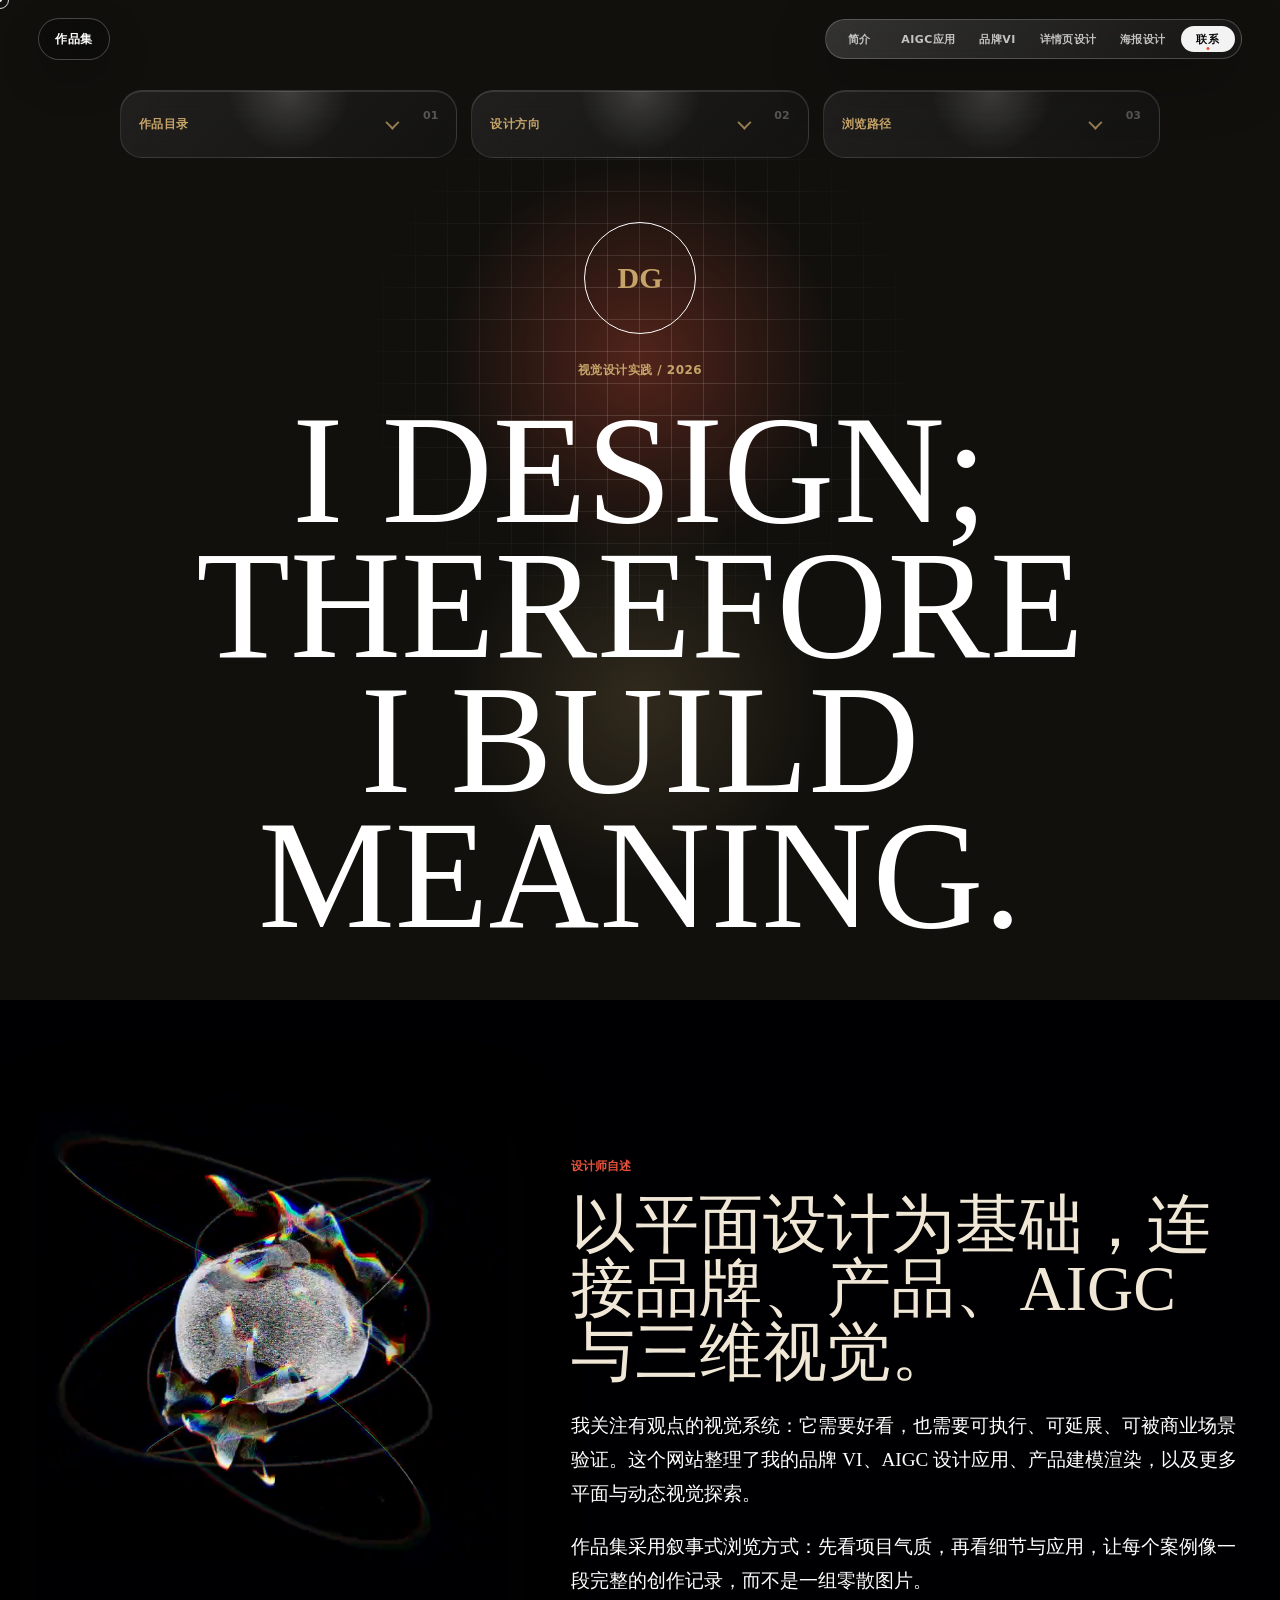
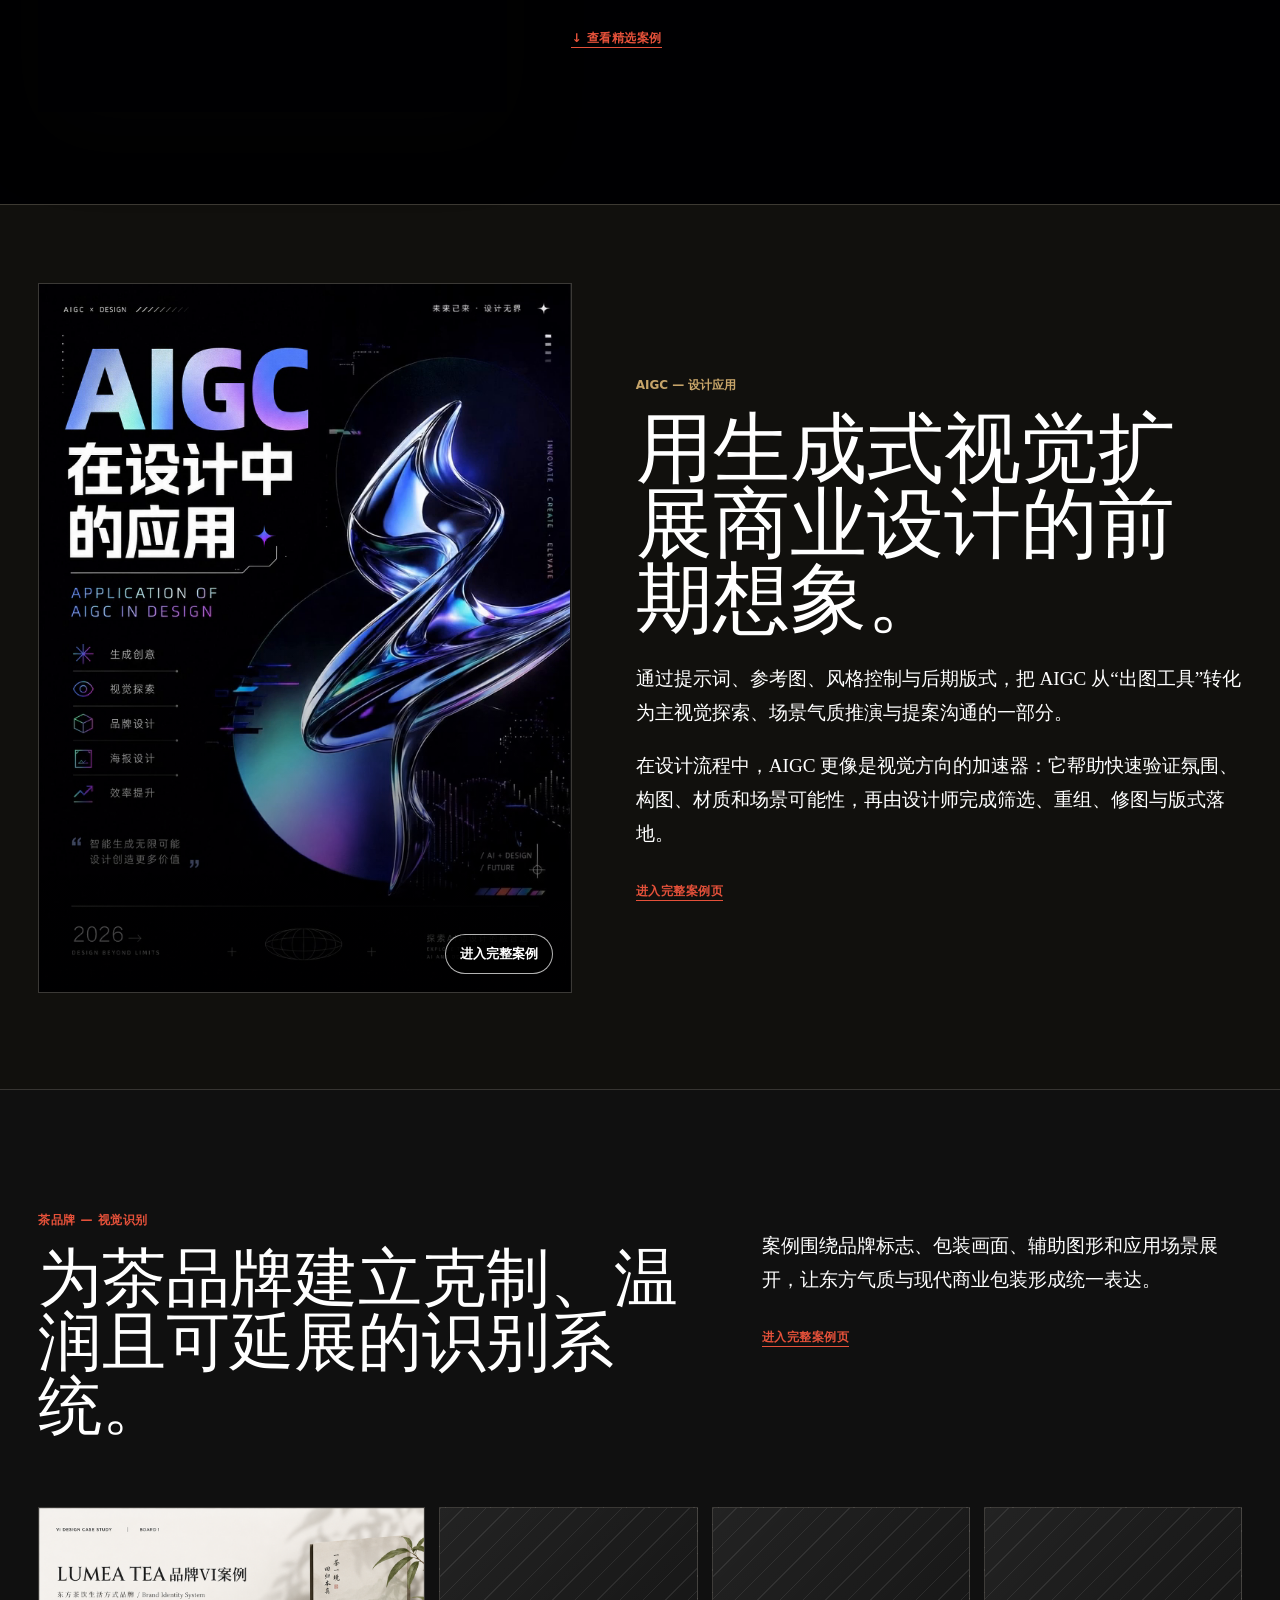
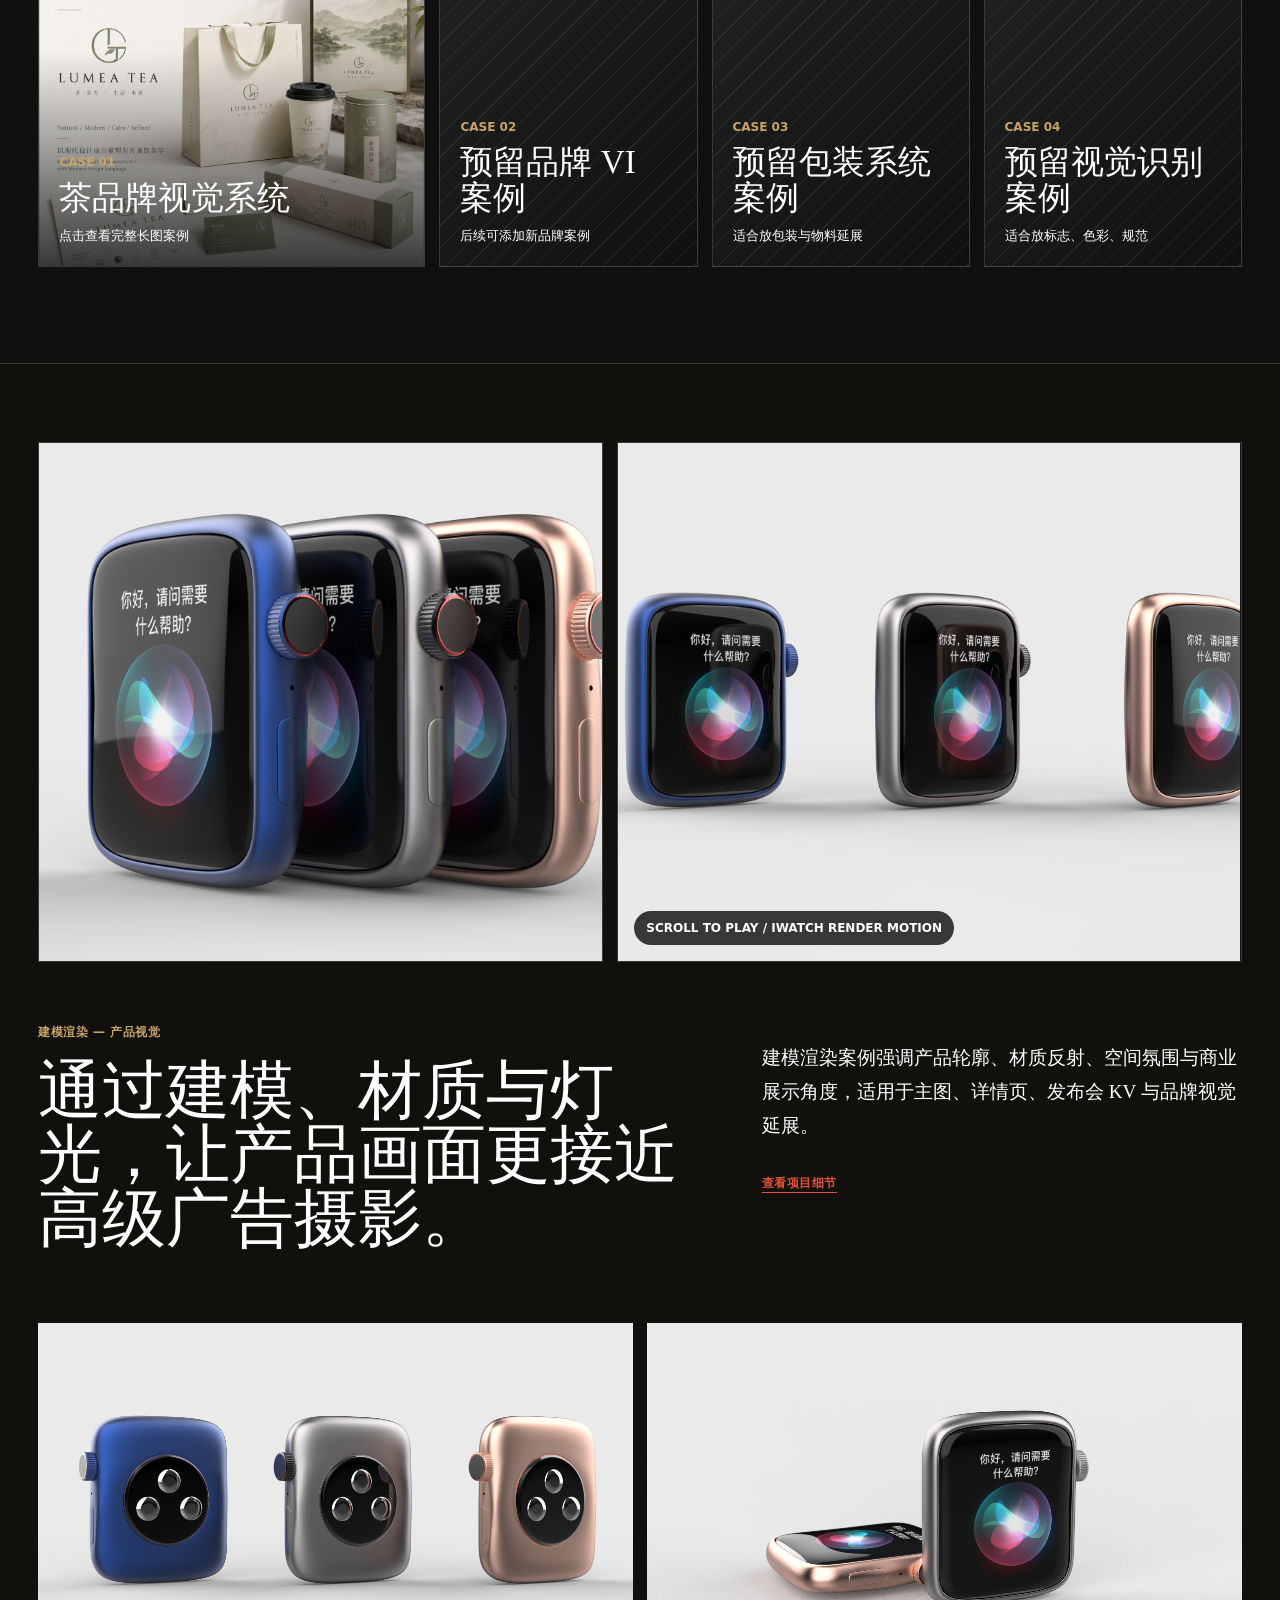
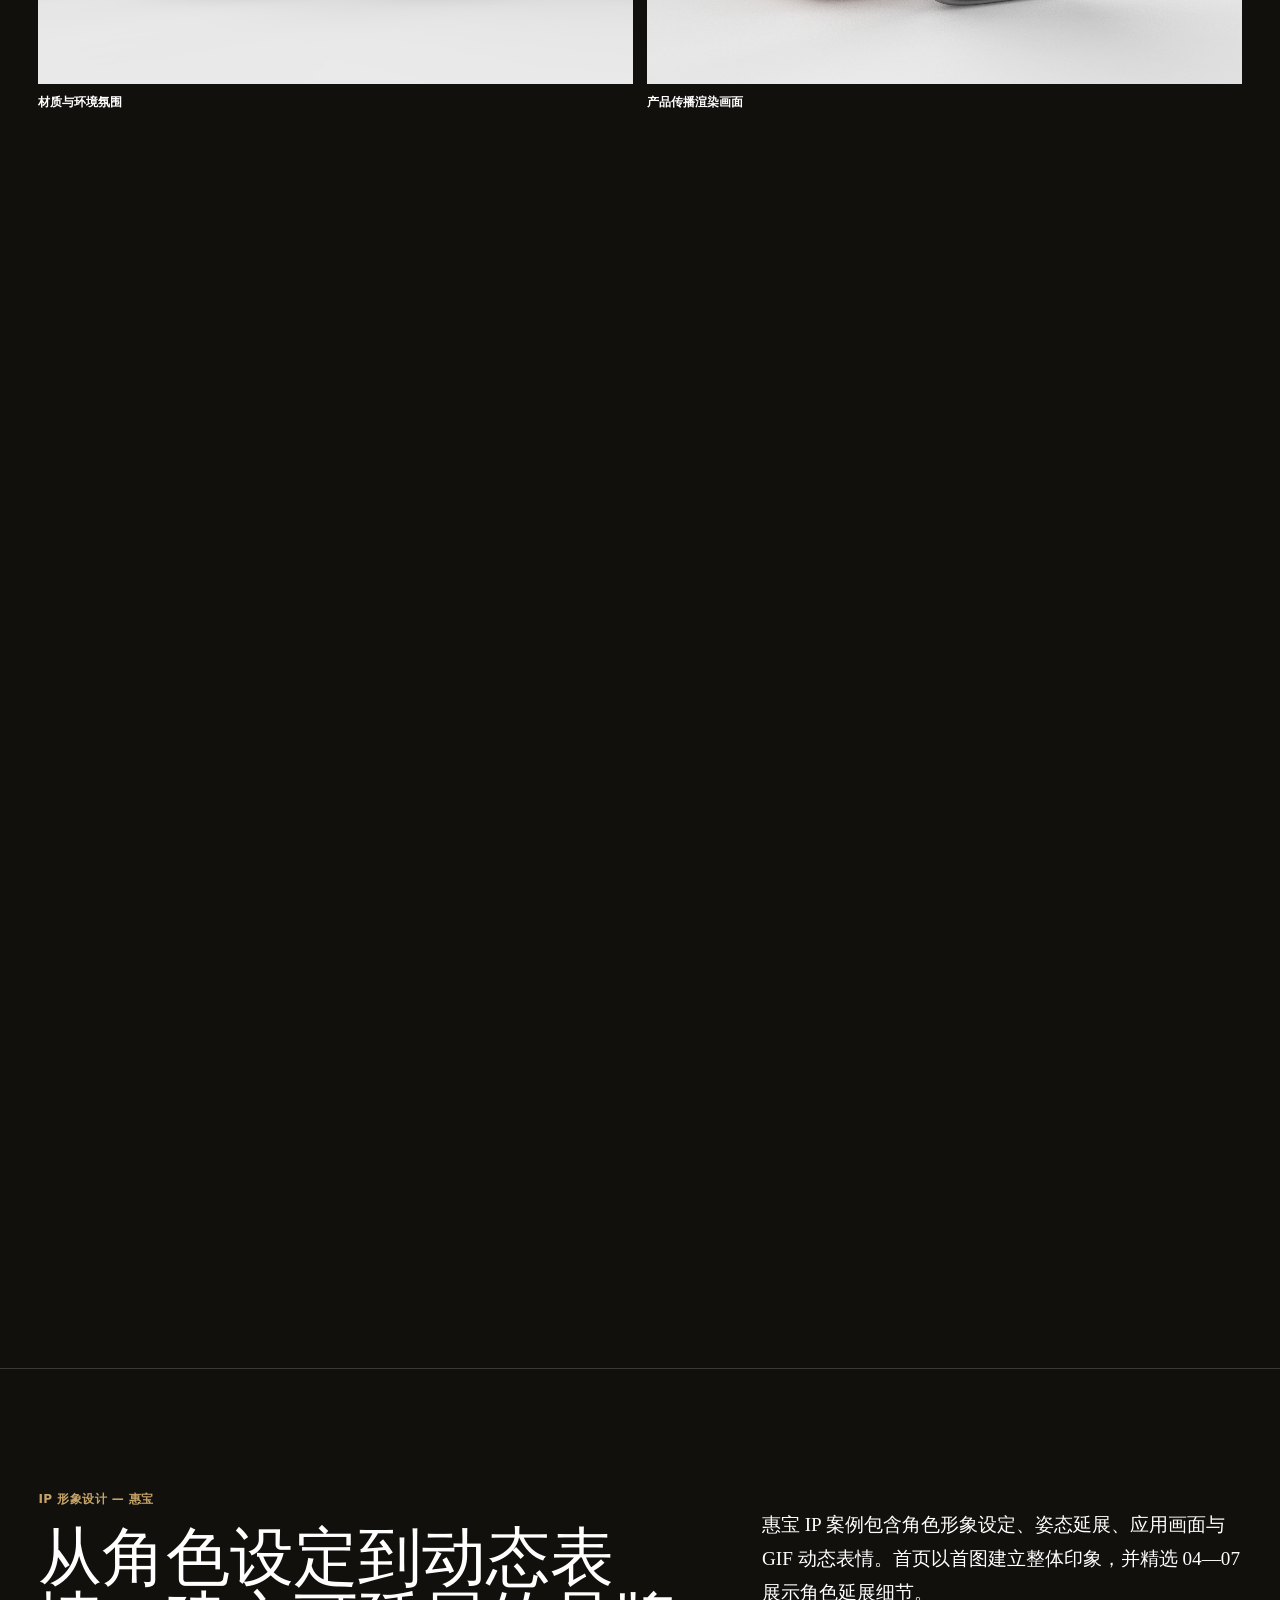
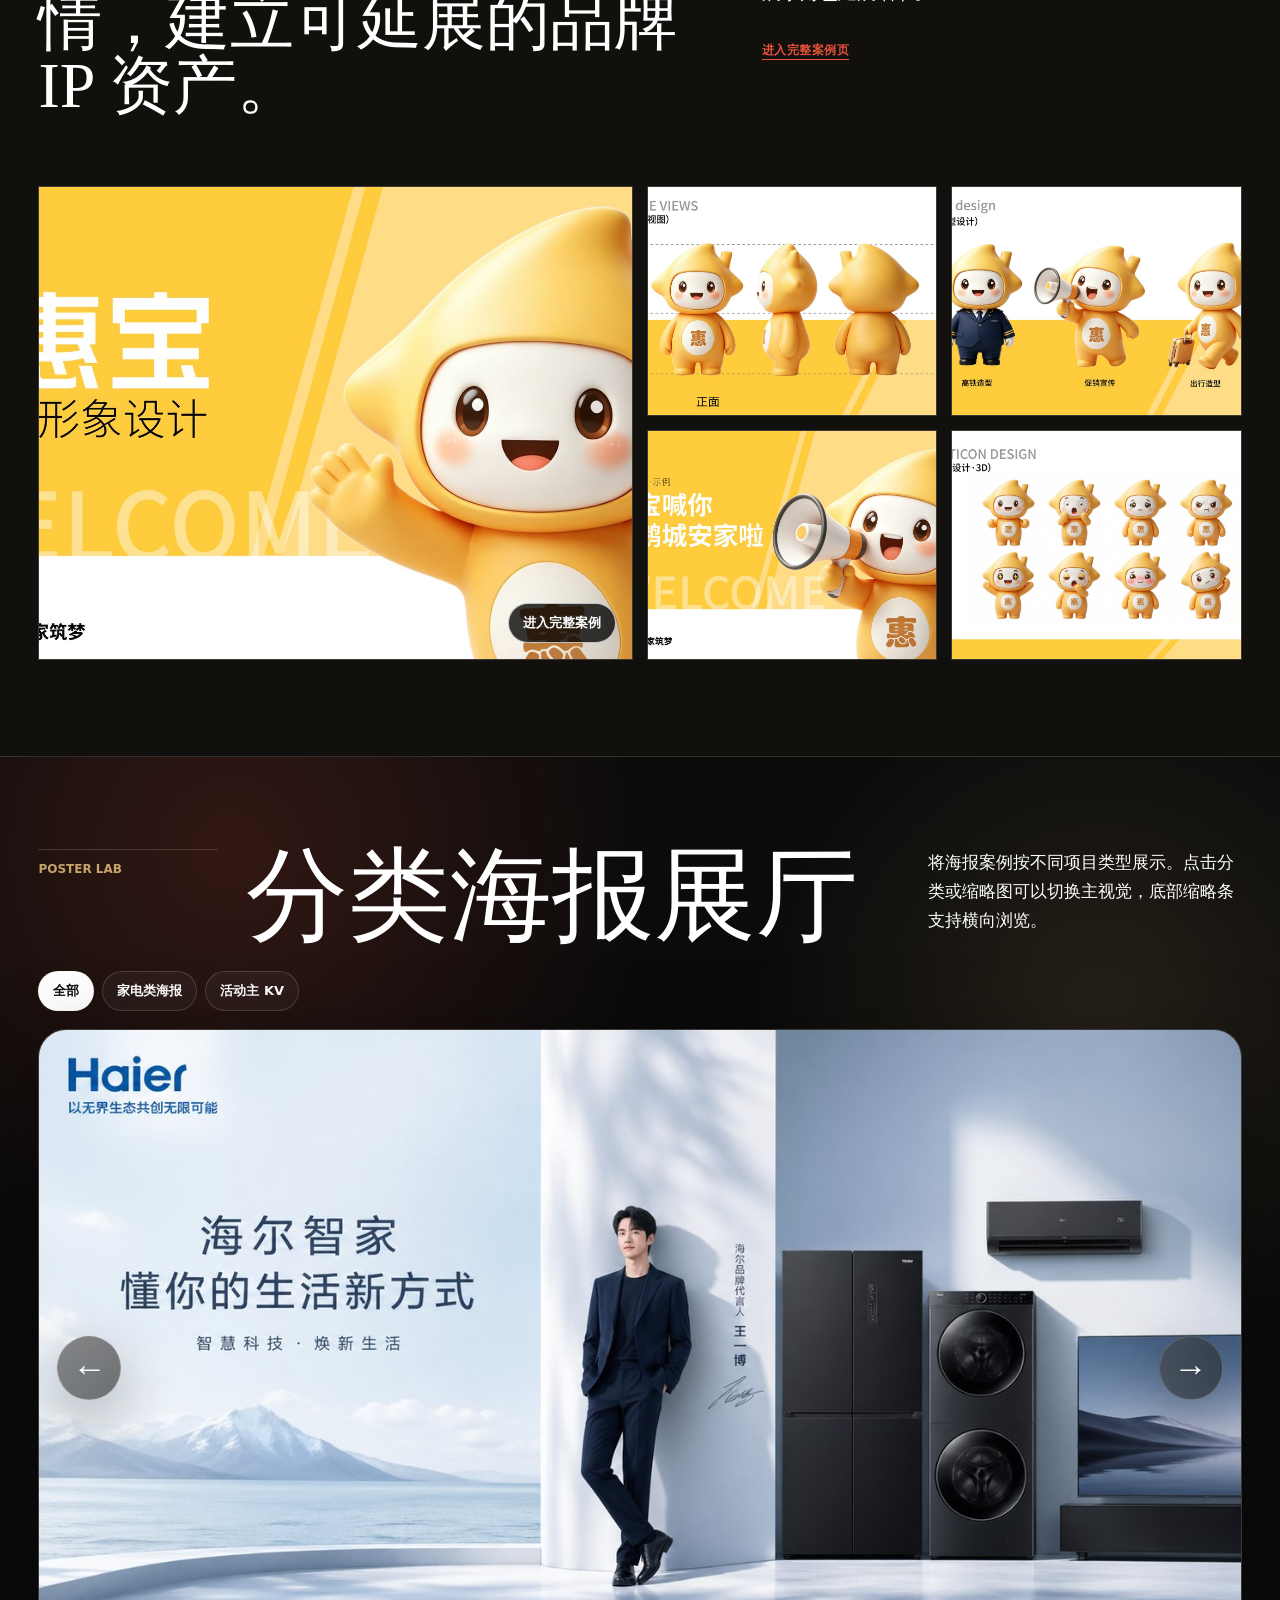
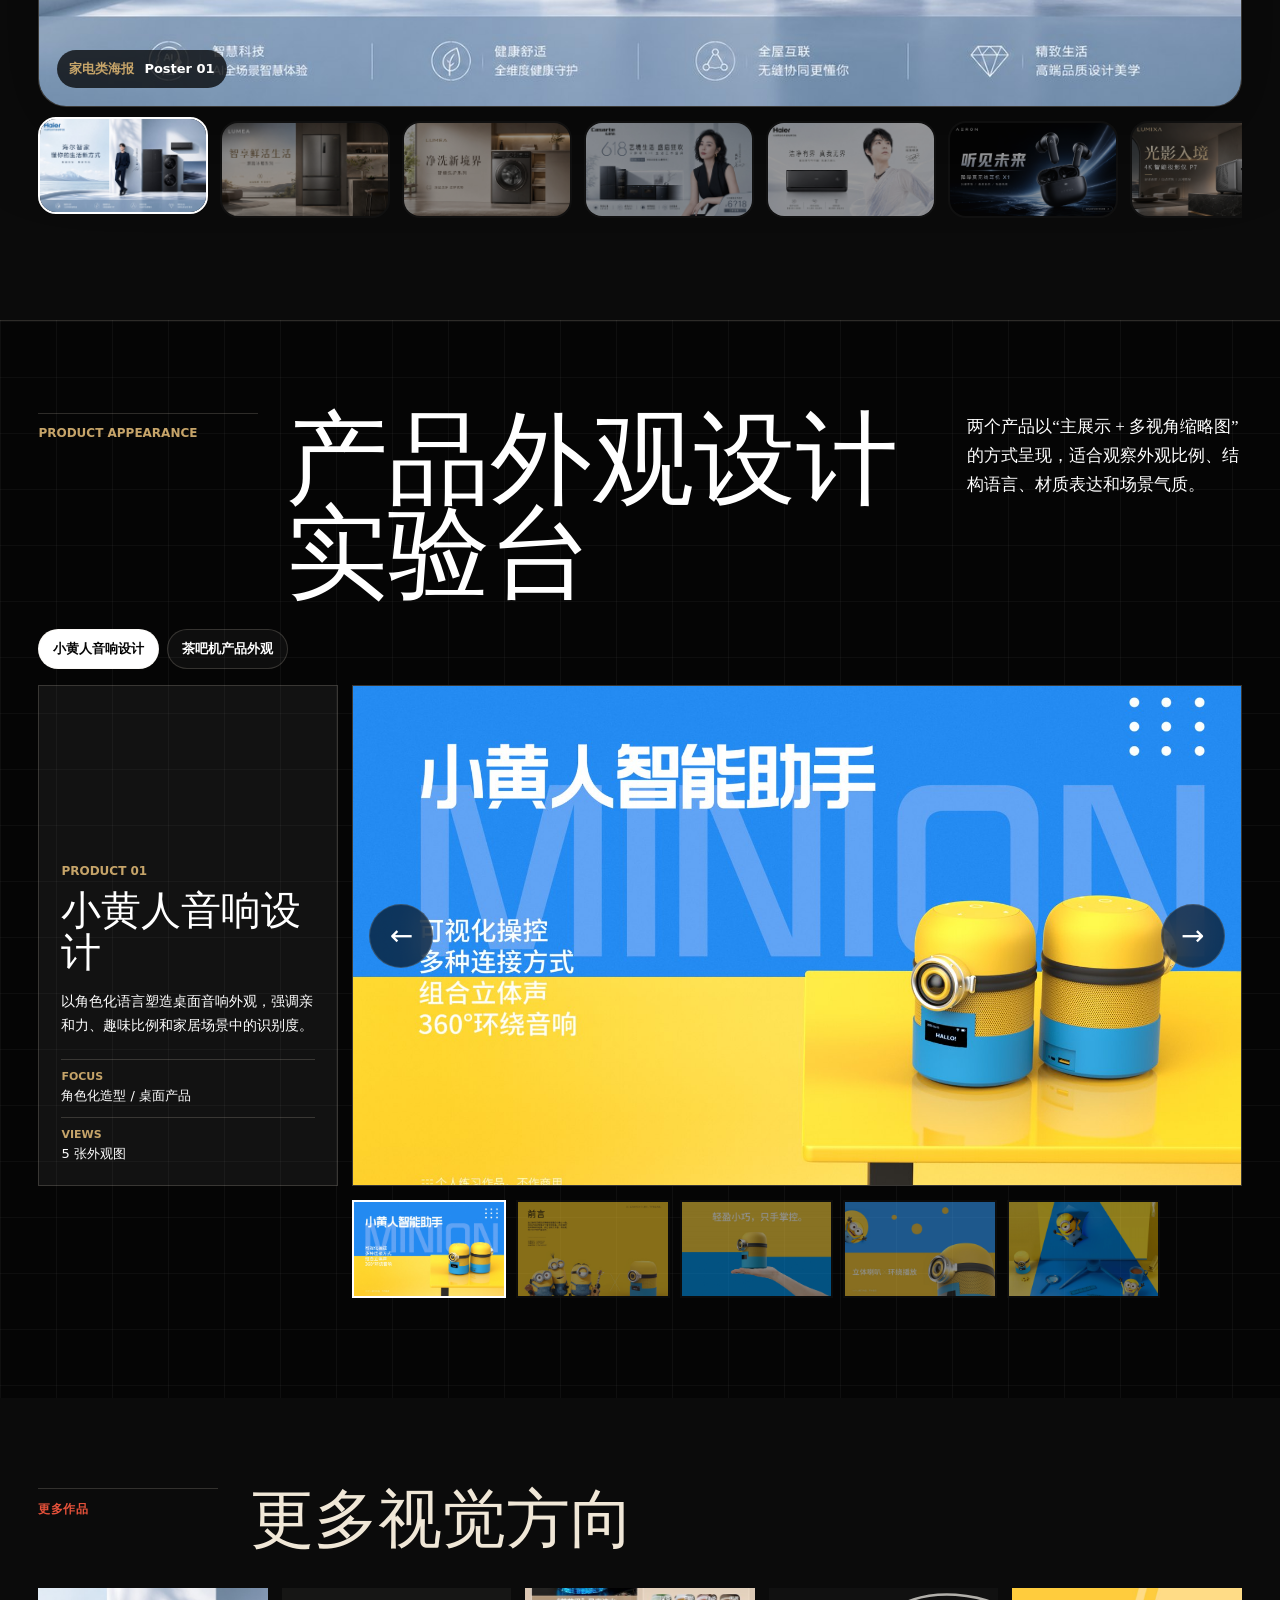
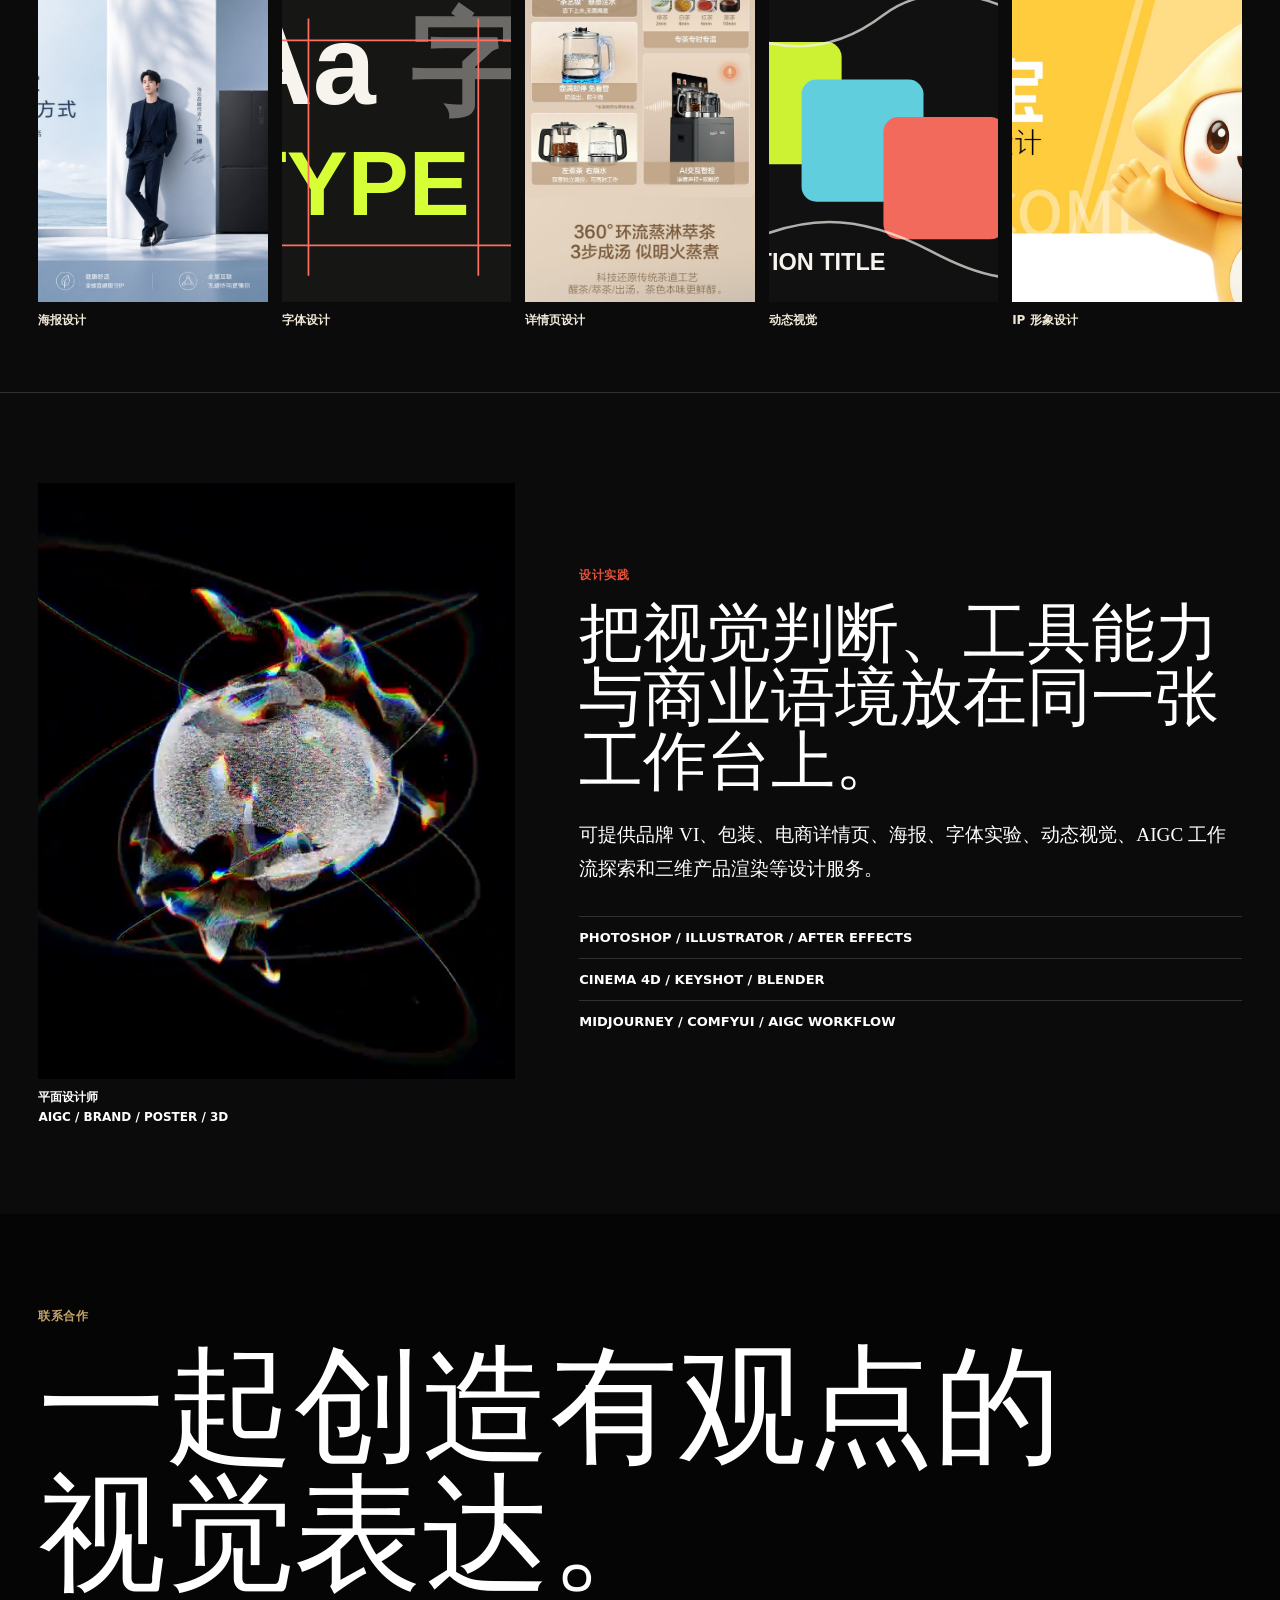
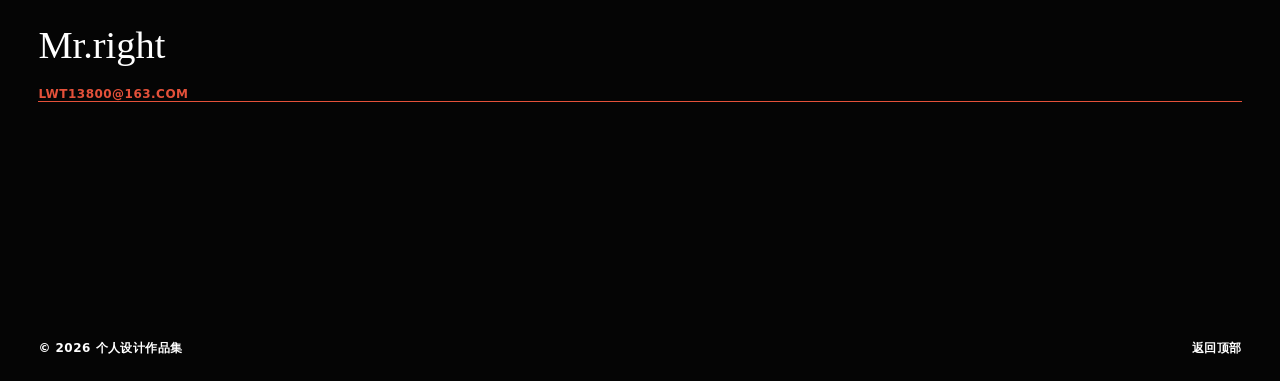
==== commit cbb42d57: "update" ====
--- a/index.html
+++ b/index.html
@@ -94,7 +94,7 @@
                   loop
                   playsinline
                   preload="metadata"
-                  poster="assets/portfolio/aigc-design/aigc-cover-2024.png"
+                  poster="assets/portfolio/aigc-design/aigc-cover-video-first-frame.png"
                   aria-label="AIGC 在设计中的应用案例封面视频"
                 ></video>
               </figure>
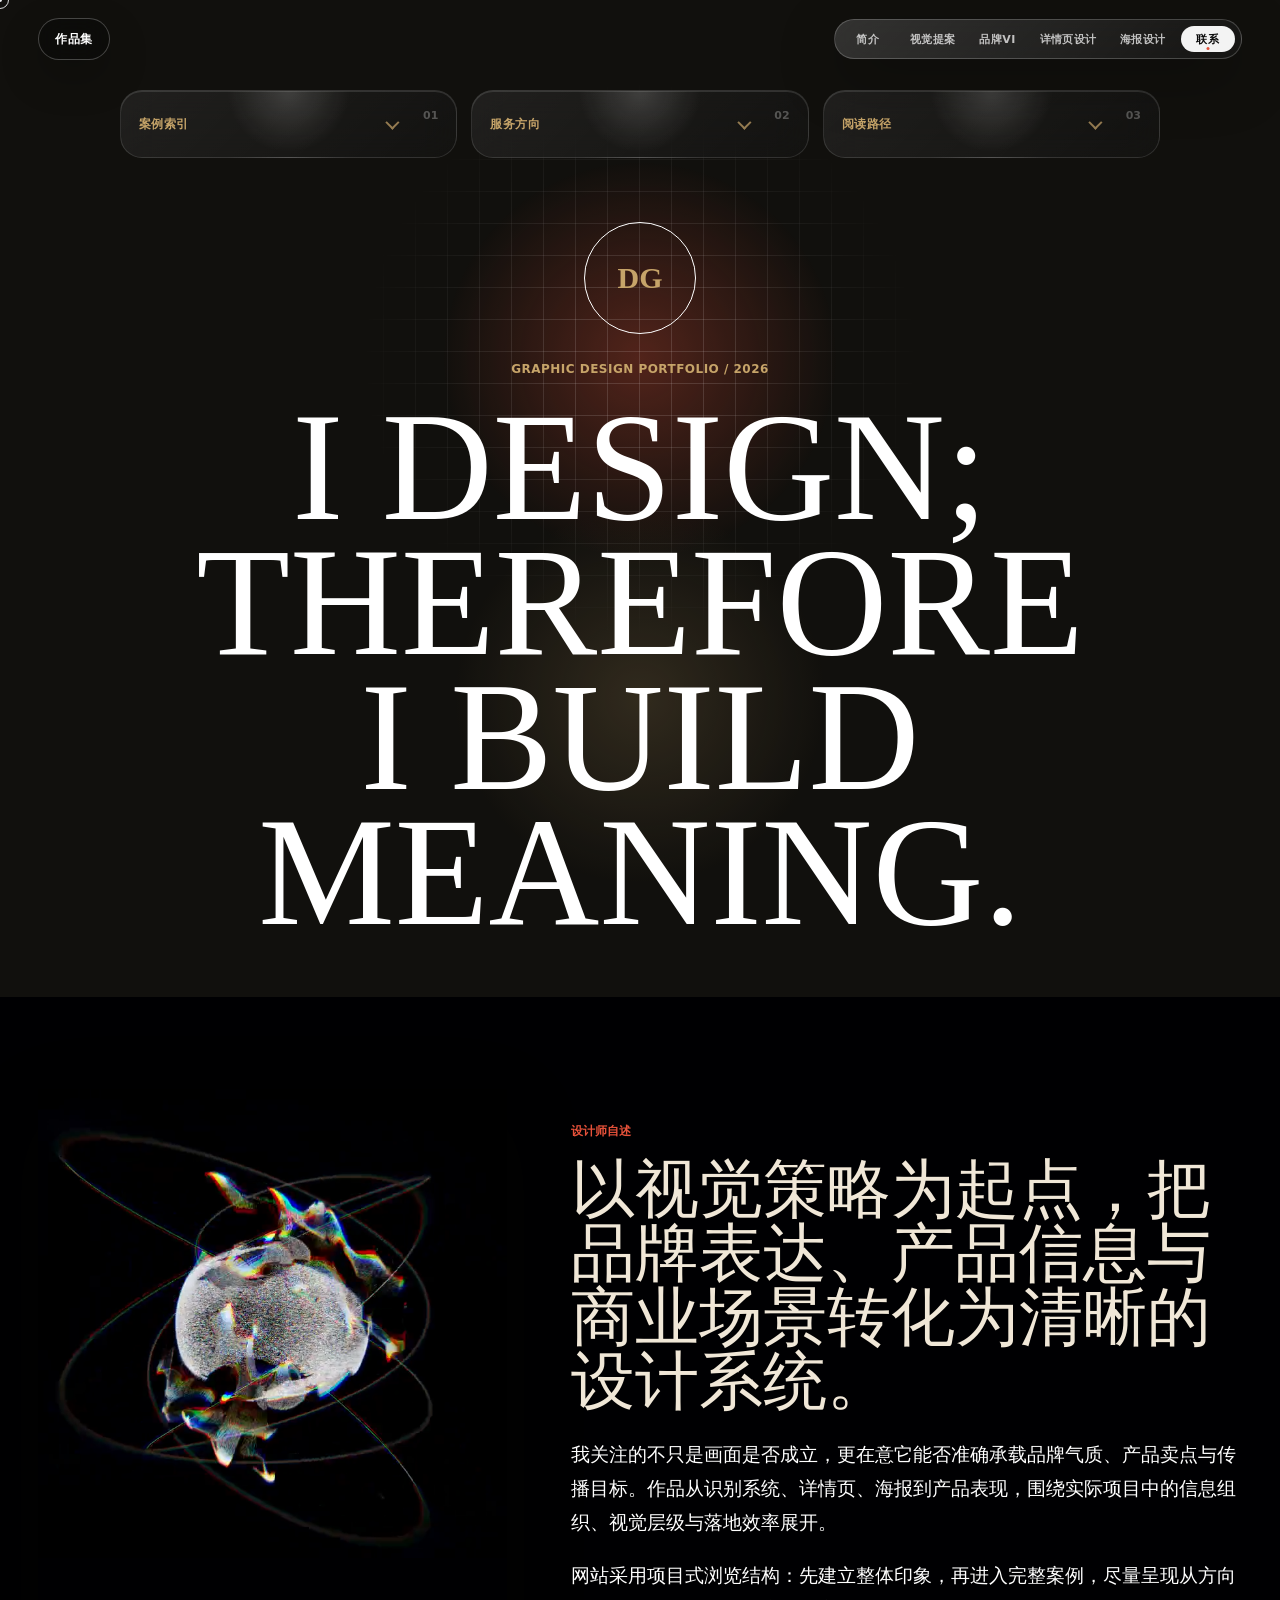
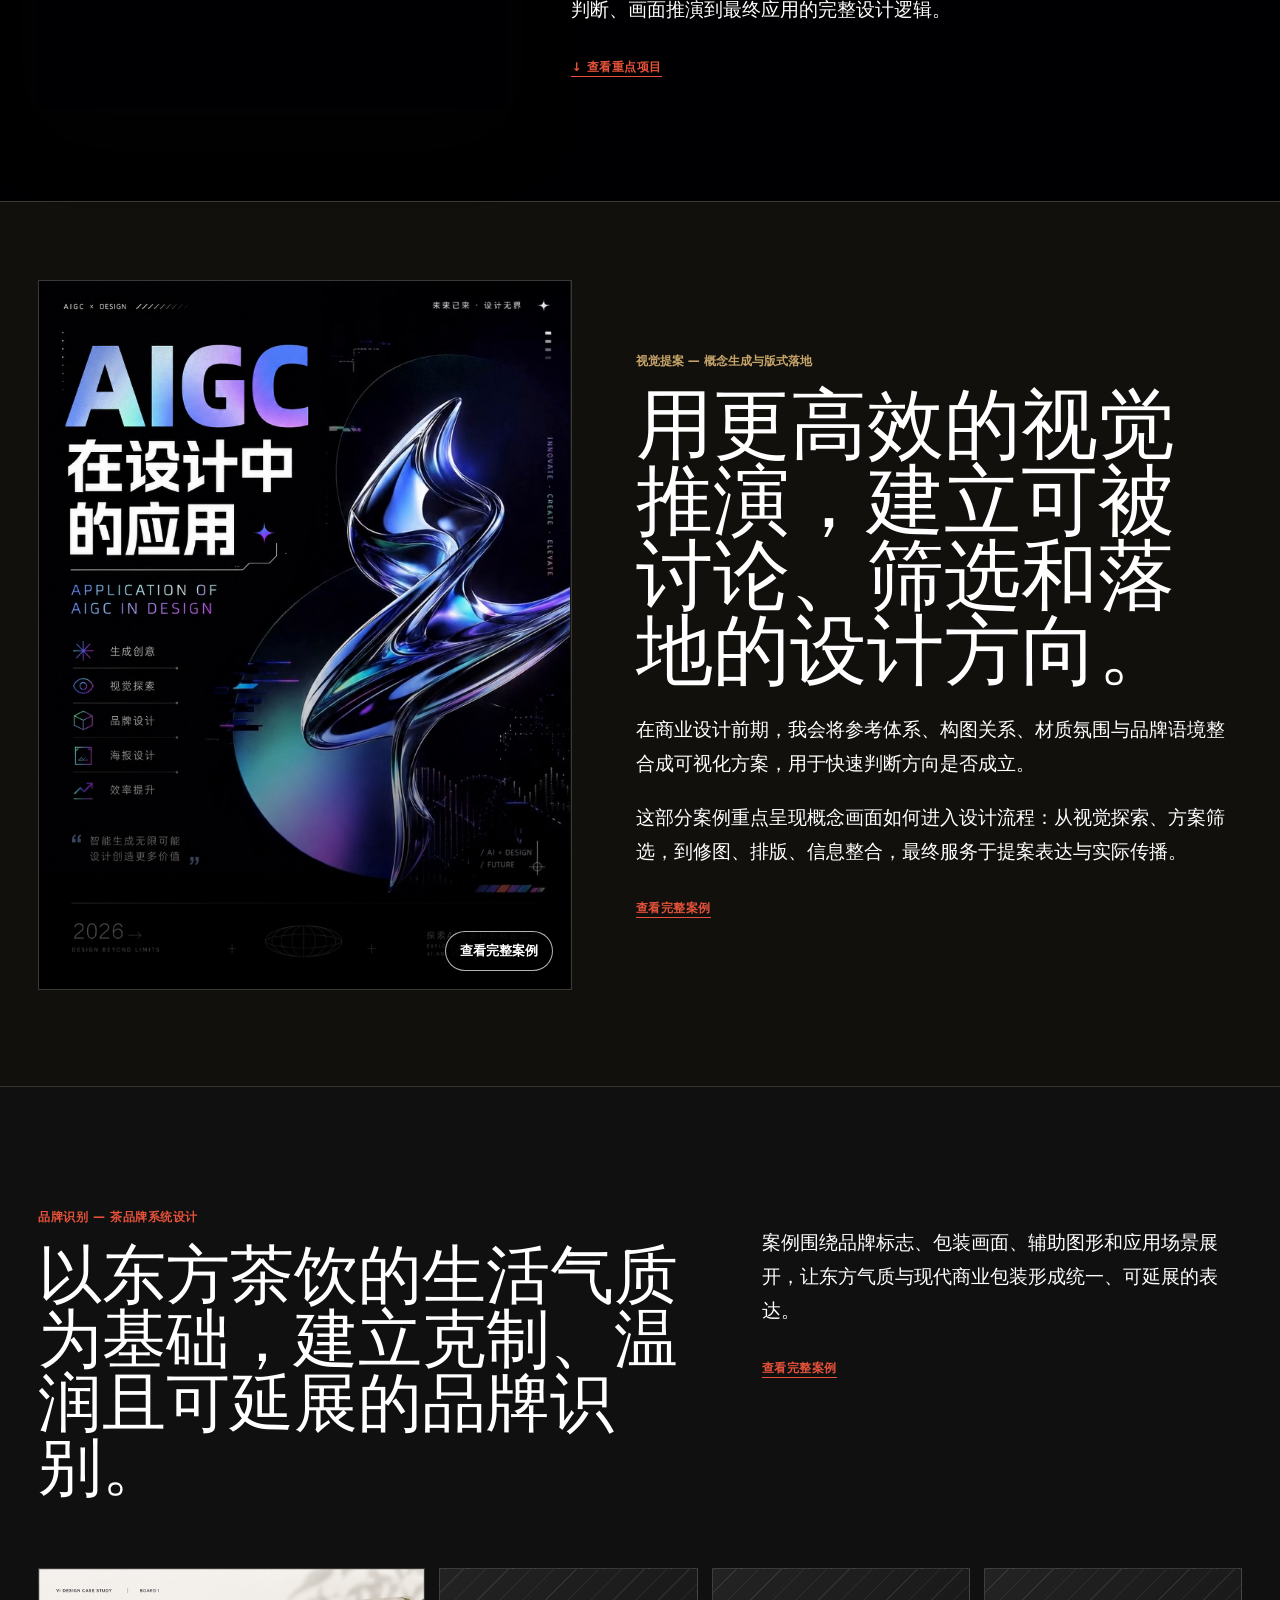
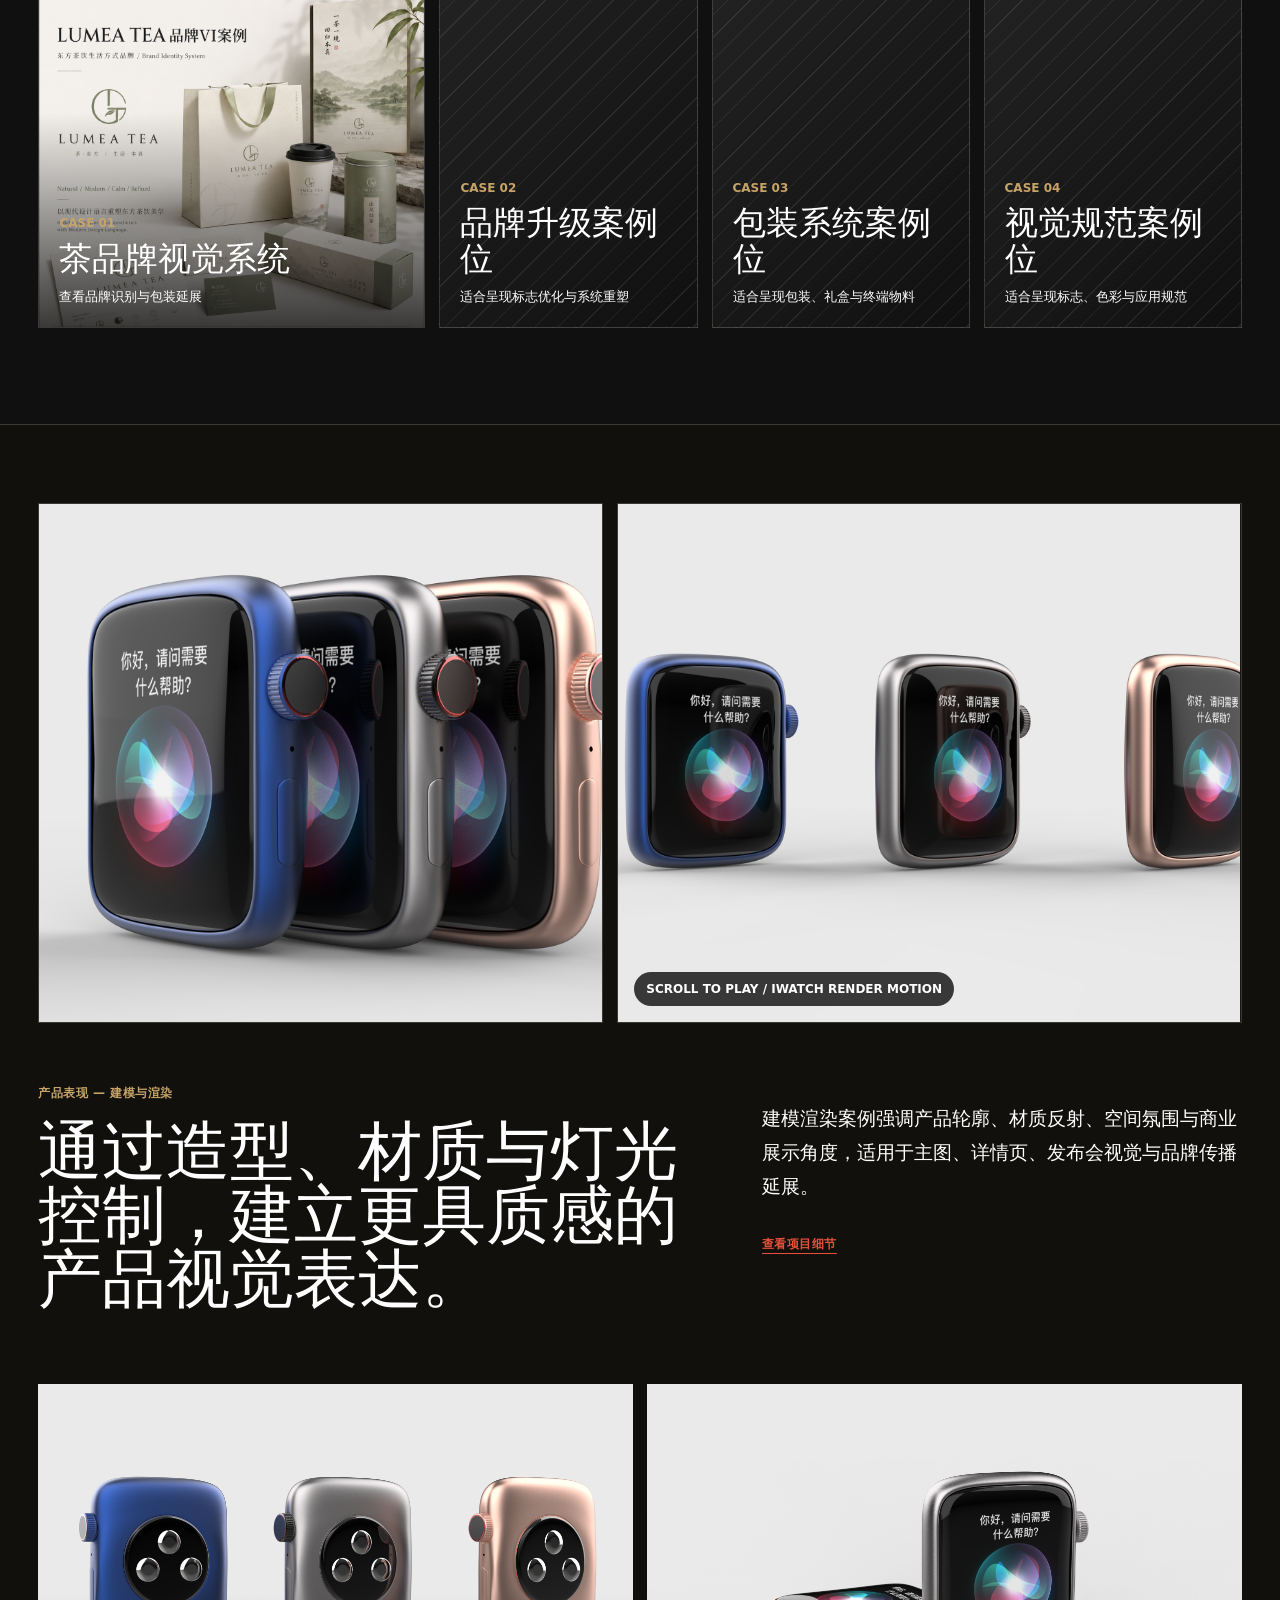
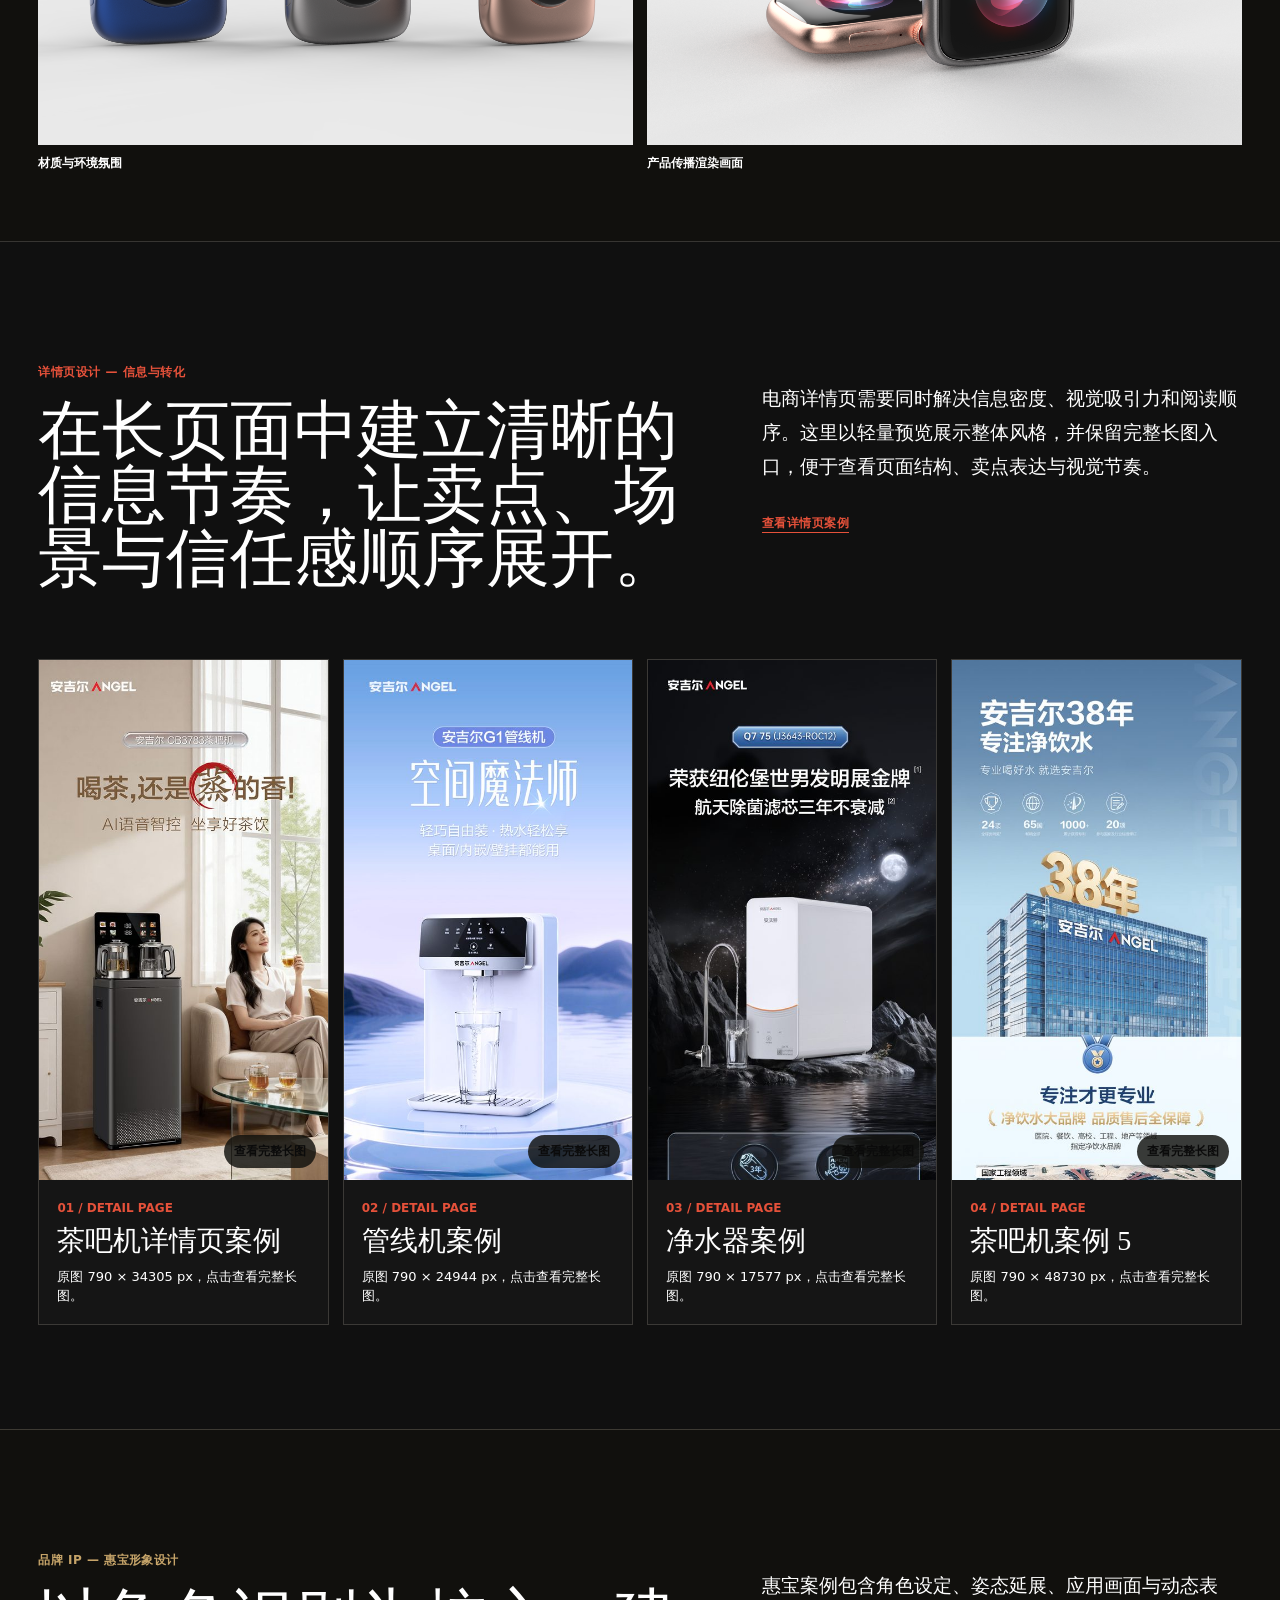
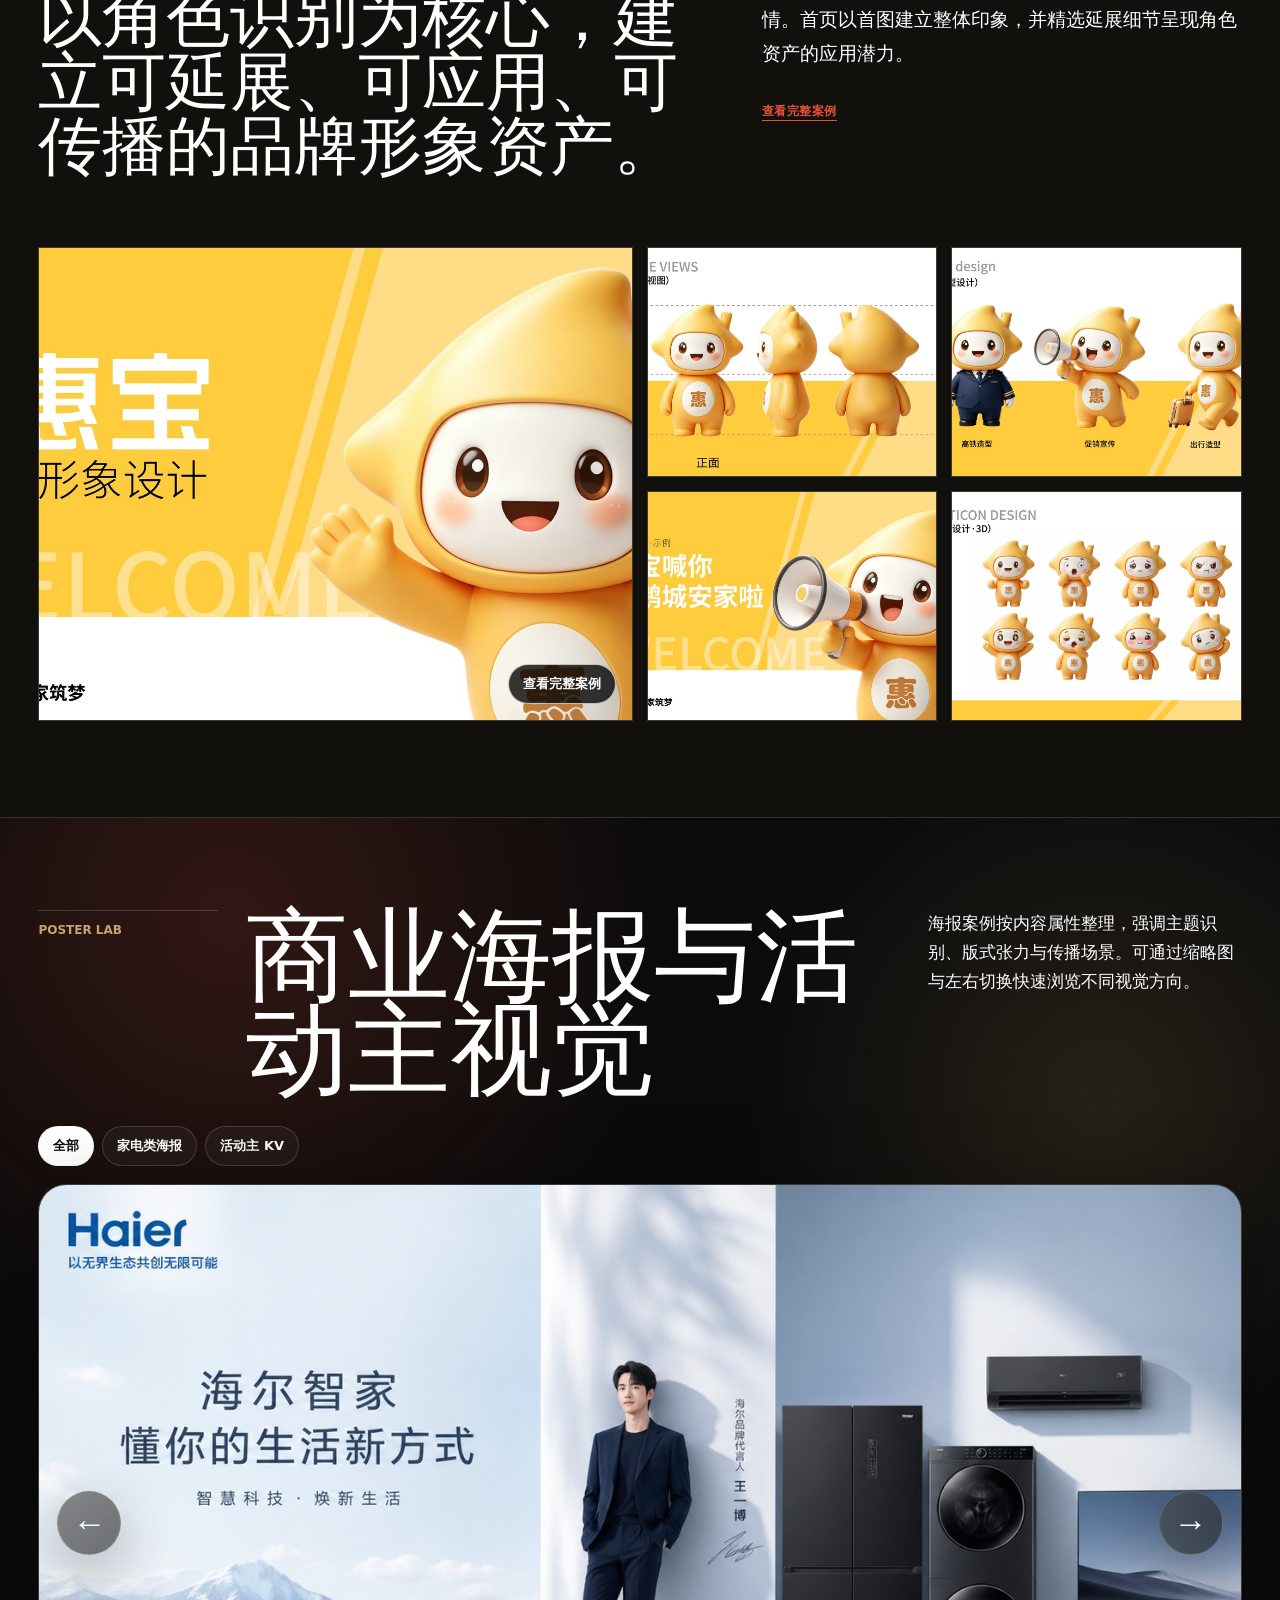
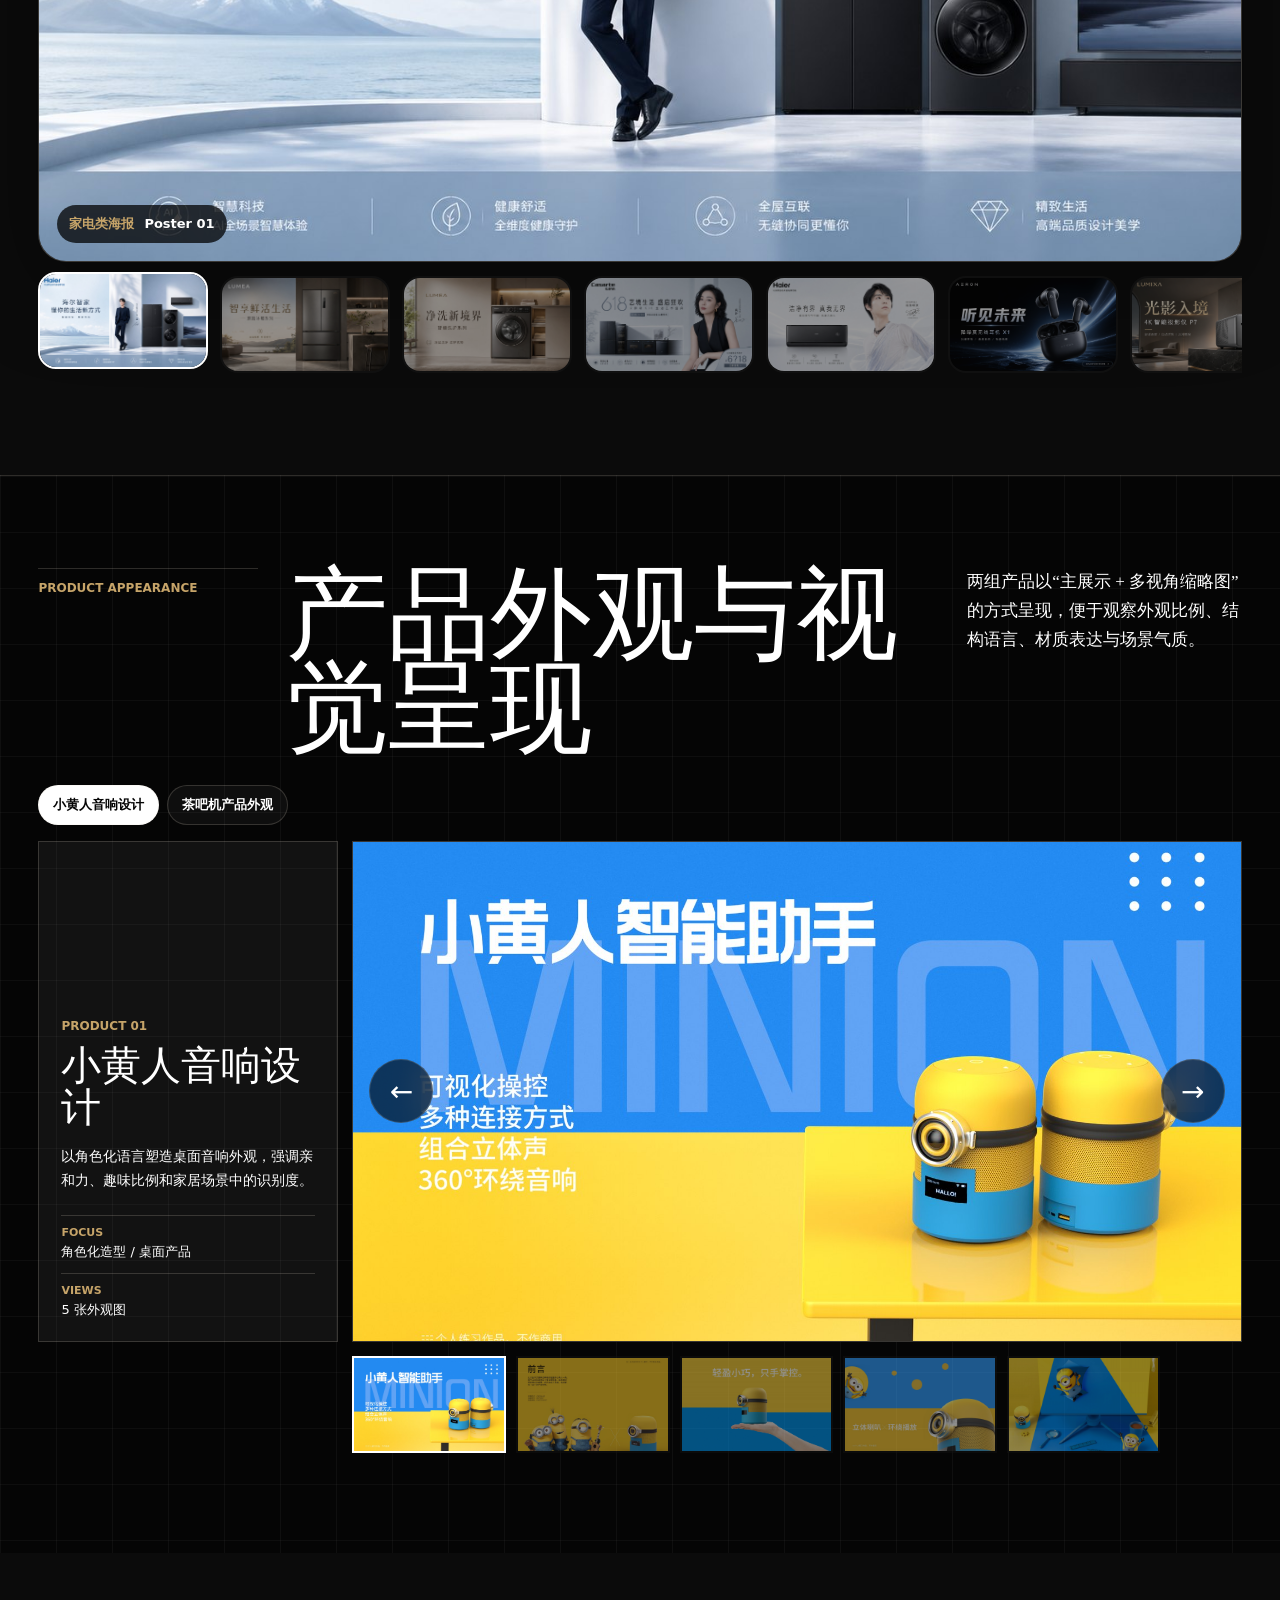
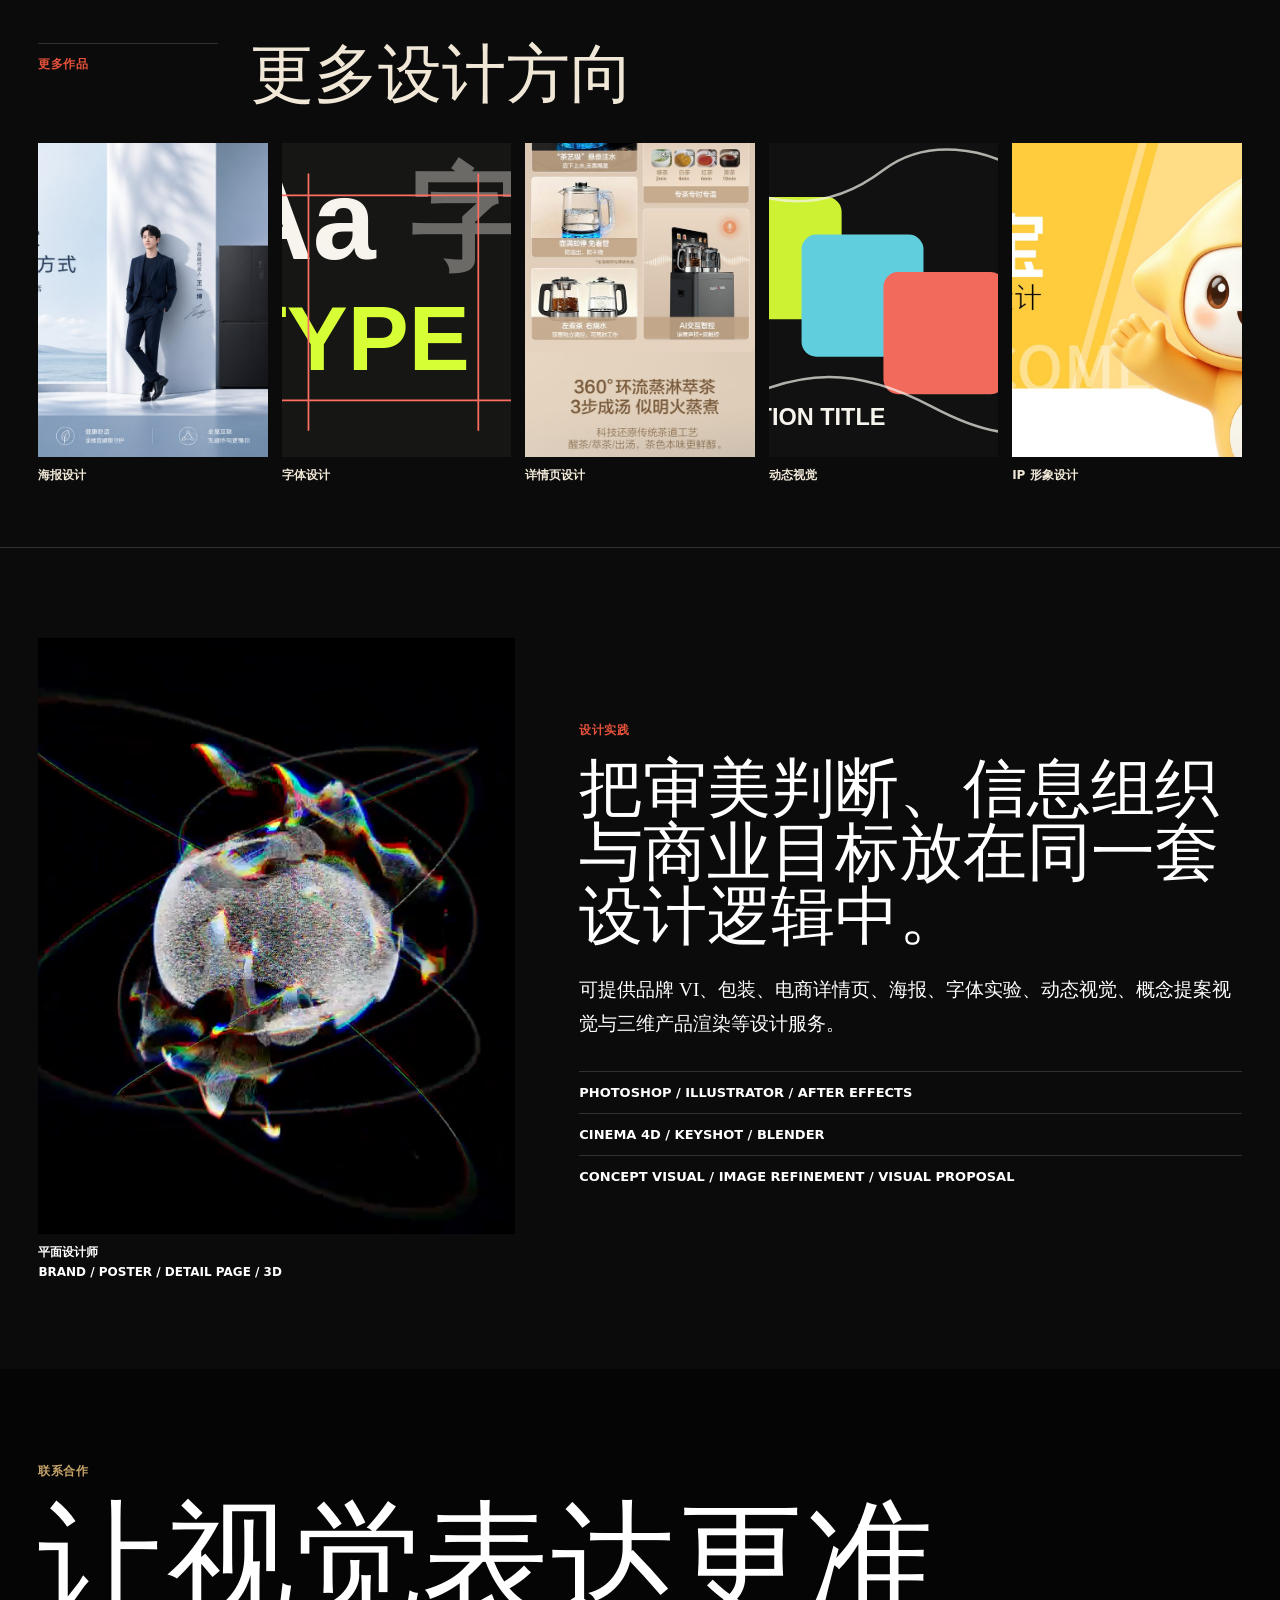
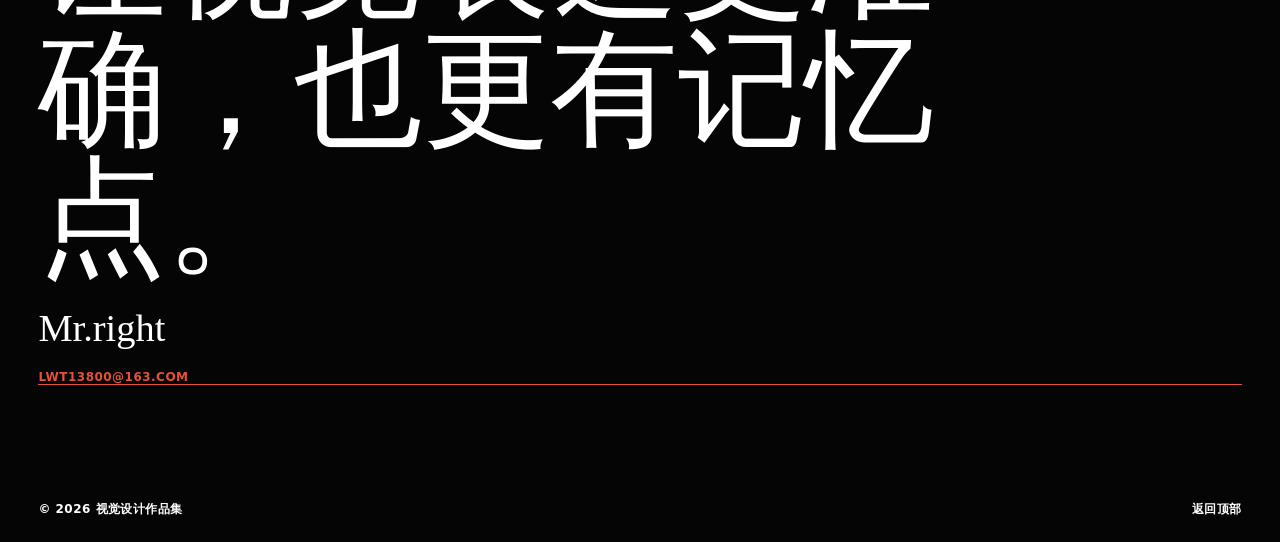
==== commit 1a4f11b4: "update" ====
--- a/index.html
+++ b/index.html
@@ -3,10 +3,10 @@
   <head>
     <meta charset="UTF-8" />
     <meta name="viewport" content="width=device-width, initial-scale=1.0" />
-    <title>个人设计作品集 | 视觉设计档案</title>
+    <title>视觉设计作品集 | 品牌、视觉与产品表现</title>
     <meta
       name="description"
-      content="平面设计师个人作品集，展示 AIGC 应用、品牌 VI、3D 建模渲染、海报、字体、详情页、动态视觉与标志设计。"
+      content="平面设计师作品集，呈现品牌识别、商业海报、电商详情页、产品渲染、动态视觉与概念提案视觉等设计案例。"
     />
     <link rel="stylesheet" href="styles.css?v=compact-top-nav" />
   </head>
@@ -15,7 +15,7 @@
       <a class="brand" href="#top" aria-label="返回首页">作品集</a>
       <nav class="nav-links" aria-label="主导航">
         <a href="#essentials">简介</a>
-        <a href="#aigc">AIGC应用</a>
+        <a href="#aigc">视觉提案</a>
         <a href="#brand">品牌VI</a>
         <a href="#detail">详情页设计</a>
         <a href="#poster-lab">海报设计</a>
@@ -25,30 +25,30 @@
 
     <main id="top">
       <section class="hero" aria-labelledby="hero-title">
-        <div class="repertoire" aria-label="作品目录">
+        <div class="repertoire" aria-label="案例索引">
           <div>
-            <span>作品目录</span>
-            <a href="#essentials">设计简介</a>
-            <a href="#aigc">AIGC应用</a>
+            <span>案例索引</span>
+            <a href="#essentials">设计方法</a>
+            <a href="#aigc">视觉提案</a>
             <a href="#brand">品牌 VI</a>
             <a href="#ip">IP 形象</a>
           </div>
           <div>
-            <span>设计方向</span>
+            <span>服务方向</span>
             <a href="#render">建模渲染</a>
             <a href="#detail">详情页设计</a>
             <a href="#poster-lab">海报设计</a>
           </div>
           <div>
-            <span>浏览路径</span>
-            <a href="#work">精选案例</a>
+            <span>阅读路径</span>
+            <a href="#work">重点项目</a>
             <a href="#product-design">产品外观</a>
             <a href="#profile">个人介绍</a>
           </div>
         </div>
 
         <div class="hero-symbol" aria-hidden="true">DG</div>
-        <p class="hero-label">视觉设计实践 / 2026</p>
+        <p class="hero-label">Graphic Design Portfolio / 2026</p>
         <h1 id="hero-title">
           I design;<br />
           therefore<br />
@@ -71,21 +71,21 @@
         </figure>
         <div class="intro-copy">
           <span>设计师自述</span>
-          <h2 id="intro-title">以平面设计为基础，连接品牌、产品、AIGC 与三维视觉。</h2>
+          <h2 id="intro-title">以视觉策略为起点，把品牌表达、产品信息与商业场景转化为清晰的设计系统。</h2>
           <p>
-            我关注有观点的视觉系统：它需要好看，也需要可执行、可延展、可被商业场景验证。这个网站整理了我的品牌 VI、AIGC 设计应用、产品建模渲染，以及更多平面与动态视觉探索。
+            我关注的不只是画面是否成立，更在意它能否准确承载品牌气质、产品卖点与传播目标。作品从识别系统、详情页、海报到产品表现，围绕实际项目中的信息组织、视觉层级与落地效率展开。
           </p>
           <p>
-            作品集采用叙事式浏览方式：先看项目气质，再看细节与应用，让每个案例像一段完整的创作记录，而不是一组零散图片。
+            网站采用项目式浏览结构：先建立整体印象，再进入完整案例，尽量呈现从方向判断、画面推演到最终应用的完整设计逻辑。
           </p>
-          <a class="inline-link" href="#work">↓ 查看精选案例</a>
-        </div>
-      </section>
-
-      <section id="work" class="work" aria-label="精选案例">
+          <a class="inline-link" href="#work">↓ 查看重点项目</a>
+        </div>
+      </section>
+
+      <section id="work" class="work" aria-label="重点项目">
         <article id="aigc" class="project-story">
           <div class="aigc-entry">
-            <a class="aigc-cover-card" href="aigc-design.html" aria-label="进入 AIGC 完整案例页">
+            <a class="aigc-cover-card" href="aigc-design.html" aria-label="进入视觉提案完整案例">
               <figure>
                 <video
                   class="auto-video"
@@ -95,21 +95,21 @@
                   playsinline
                   preload="metadata"
                   poster="assets/portfolio/aigc-design/aigc-cover-video-first-frame.png"
-                  aria-label="AIGC 在设计中的应用案例封面视频"
+                  aria-label="概念视觉提案案例封面视频"
                 ></video>
               </figure>
-              <span>进入完整案例</span>
+              <span>查看完整案例</span>
             </a>
             <div class="aigc-entry-copy">
-              <span>AIGC — 设计应用</span>
-              <h2>用生成式视觉扩展商业设计的前期想象。</h2>
+              <span>视觉提案 — 概念生成与版式落地</span>
+              <h2>用更高效的视觉推演，建立可被讨论、筛选和落地的设计方向。</h2>
               <p>
-                通过提示词、参考图、风格控制与后期版式，把 AIGC 从“出图工具”转化为主视觉探索、场景气质推演与提案沟通的一部分。
+                在商业设计前期，我会将参考体系、构图关系、材质氛围与品牌语境整合成可视化方案，用于快速判断方向是否成立。
               </p>
               <p>
-                在设计流程中，AIGC 更像是视觉方向的加速器：它帮助快速验证氛围、构图、材质和场景可能性，再由设计师完成筛选、重组、修图与版式落地。
+                这部分案例重点呈现概念画面如何进入设计流程：从视觉探索、方案筛选，到修图、排版、信息整合，最终服务于提案表达与实际传播。
               </p>
-              <a class="inline-link" href="aigc-design.html">进入完整案例页</a>
+              <a class="inline-link" href="aigc-design.html">查看完整案例</a>
             </div>
           </div>
         </article>
@@ -117,14 +117,14 @@
         <article id="brand" class="project-story project-story-light">
           <div class="project-text">
             <div>
-              <span>茶品牌 — 视觉识别</span>
-              <h2>为茶品牌建立克制、温润且可延展的识别系统。</h2>
+              <span>品牌识别 — 茶品牌系统设计</span>
+              <h2>以东方茶饮的生活气质为基础，建立克制、温润且可延展的品牌识别。</h2>
             </div>
             <div>
               <p>
-                案例围绕品牌标志、包装画面、辅助图形和应用场景展开，让东方气质与现代商业包装形成统一表达。
+                案例围绕品牌标志、包装画面、辅助图形和应用场景展开，让东方气质与现代商业包装形成统一、可延展的表达。
               </p>
-              <a class="inline-link" href="brand-vi-tea.html">进入完整案例页</a>
+              <a class="inline-link" href="brand-vi-tea.html">查看完整案例</a>
             </div>
           </div>
           <div class="brand-case-grid" aria-label="品牌 VI 案例列表">
@@ -135,23 +135,23 @@
               <div>
                 <span>Case 01</span>
                 <h3>茶品牌视觉系统</h3>
-                <p>点击查看完整长图案例</p>
+                <p>查看品牌识别与包装延展</p>
               </div>
             </a>
             <article class="brand-case-card is-placeholder">
               <span>Case 02</span>
-              <h3>预留品牌 VI 案例</h3>
-              <p>后续可添加新品牌案例</p>
+              <h3>品牌升级案例位</h3>
+              <p>适合呈现标志优化与系统重塑</p>
             </article>
             <article class="brand-case-card is-placeholder">
               <span>Case 03</span>
-              <h3>预留包装系统案例</h3>
-              <p>适合放包装与物料延展</p>
+              <h3>包装系统案例位</h3>
+              <p>适合呈现包装、礼盒与终端物料</p>
             </article>
             <article class="brand-case-card is-placeholder">
               <span>Case 04</span>
-              <h3>预留视觉识别案例</h3>
-              <p>适合放标志、色彩、规范</p>
+              <h3>视觉规范案例位</h3>
+              <p>适合呈现标志、色彩与应用规范</p>
             </article>
           </div>
         </article>
@@ -176,12 +176,12 @@
           </div>
           <div class="project-text">
             <div>
-              <span>建模渲染 — 产品视觉</span>
-              <h2>通过建模、材质与灯光，让产品画面更接近高级广告摄影。</h2>
+              <span>产品表现 — 建模与渲染</span>
+              <h2>通过造型、材质与灯光控制，建立更具质感的产品视觉表达。</h2>
             </div>
             <div>
               <p>
-                建模渲染案例强调产品轮廓、材质反射、空间氛围与商业展示角度，适用于主图、详情页、发布会 KV 与品牌视觉延展。
+                建模渲染案例强调产品轮廓、材质反射、空间氛围与商业展示角度，适用于主图、详情页、发布会视觉与品牌传播延展。
               </p>
               <a class="inline-link" href="#render-details">查看项目细节</a>
             </div>
@@ -201,12 +201,12 @@
         <article id="detail" class="project-story project-story-light detail-story">
           <div class="project-text">
             <div>
-              <span>详情页设计 — 长图展示</span>
-              <h2>把超长详情页处理成适合网页浏览的案例卷轴。</h2>
+              <span>详情页设计 — 信息与转化</span>
+              <h2>在长页面中建立清晰的信息节奏，让卖点、场景与信任感顺序展开。</h2>
             </div>
             <div>
               <p>
-                详情页原图高度很长，直接铺在作品集里会影响加载与阅读。我将每个案例处理成轻量预览卡片，保留页面首屏与视觉节奏，并提供完整长图入口，方便查看全部内容。
+                电商详情页需要同时解决信息密度、视觉吸引力和阅读顺序。这里以轻量预览展示整体风格，并保留完整长图入口，便于查看页面结构、卖点表达与视觉节奏。
               </p>
               <a class="inline-link" href="#detail-pages">查看详情页案例</a>
             </div>
@@ -266,34 +266,34 @@
         <article id="ip" class="project-story ip-story">
           <div class="project-text">
             <div>
-              <span>IP 形象设计 — 惠宝</span>
-              <h2>从角色设定到动态表情，建立可延展的品牌 IP 资产。</h2>
+              <span>品牌 IP — 惠宝形象设计</span>
+              <h2>以角色识别为核心，建立可延展、可应用、可传播的品牌形象资产。</h2>
             </div>
             <div>
               <p>
-                惠宝 IP 案例包含角色形象设定、姿态延展、应用画面与 GIF 动态表情。首页以首图建立整体印象，并精选 04—07 展示角色延展细节。
+                惠宝案例包含角色设定、姿态延展、应用画面与动态表情。首页以首图建立整体印象，并精选延展细节呈现角色资产的应用潜力。
               </p>
-              <a class="inline-link" href="ip-huibao.html">进入完整案例页</a>
-            </div>
-          </div>
-          <div class="ip-showcase" aria-label="惠宝 IP 形象设计静态案例">
+              <a class="inline-link" href="ip-huibao.html">查看完整案例</a>
+            </div>
+          </div>
+          <div class="ip-showcase" aria-label="惠宝品牌 IP 形象静态案例">
             <a class="ip-preview-card ip-large" href="ip-huibao.html" aria-label="进入惠宝 IP 完整案例页">
               <figure>
-                <img src="assets/portfolio/ip-huibao/previews/ip-01.jpg" alt="惠宝 IP 形象设计第 1 张" />
+                <img src="assets/portfolio/ip-huibao/previews/ip-01.jpg" alt="惠宝品牌 IP 形象第 1 张" />
               </figure>
-              <span>进入完整案例</span>
+              <span>查看完整案例</span>
             </a>
             <figure>
-              <img src="assets/portfolio/ip-huibao/previews/ip-04.jpg" alt="惠宝 IP 形象设计第 4 张" />
+              <img src="assets/portfolio/ip-huibao/previews/ip-04.jpg" alt="惠宝品牌 IP 形象第 4 张" />
             </figure>
             <figure>
-              <img src="assets/portfolio/ip-huibao/previews/ip-05.jpg" alt="惠宝 IP 形象设计第 5 张" />
+              <img src="assets/portfolio/ip-huibao/previews/ip-05.jpg" alt="惠宝品牌 IP 形象第 5 张" />
             </figure>
             <figure>
-              <img src="assets/portfolio/ip-huibao/previews/ip-06.jpg" alt="惠宝 IP 形象设计第 6 张" />
+              <img src="assets/portfolio/ip-huibao/previews/ip-06.jpg" alt="惠宝品牌 IP 形象第 6 张" />
             </figure>
             <figure>
-              <img src="assets/portfolio/ip-huibao/previews/ip-07.jpg" alt="惠宝 IP 形象设计第 7 张" />
+              <img src="assets/portfolio/ip-huibao/previews/ip-07.jpg" alt="惠宝品牌 IP 形象第 7 张" />
             </figure>
           </div>
         </article>
@@ -302,9 +302,9 @@
       <section id="poster-lab" class="poster-lab" aria-labelledby="poster-lab-title">
         <div class="poster-lab-heading">
           <span>Poster Lab</span>
-          <h2 id="poster-lab-title">分类海报展厅</h2>
+          <h2 id="poster-lab-title">商业海报与活动主视觉</h2>
           <p>
-            将海报案例按不同项目类型展示。点击分类或缩略图可以切换主视觉，底部缩略条支持横向浏览。
+            海报案例按内容属性整理，强调主题识别、版式张力与传播场景。可通过缩略图与左右切换快速浏览不同视觉方向。
           </p>
         </div>
         <div class="poster-tabs" role="group" aria-label="海报分类">
@@ -353,9 +353,9 @@
       <section id="product-design" class="product-lab" aria-labelledby="product-lab-title">
         <div class="product-lab-heading">
           <span>Product Appearance</span>
-          <h2 id="product-lab-title">产品外观设计实验台</h2>
+          <h2 id="product-lab-title">产品外观与视觉呈现</h2>
           <p>
-            两个产品以“主展示 + 多视角缩略图”的方式呈现，适合观察外观比例、结构语言、材质表达和场景气质。
+            两组产品以“主展示 + 多视角缩略图”的方式呈现，便于观察外观比例、结构语言、材质表达与场景气质。
           </p>
         </div>
         <div class="product-switcher" role="group" aria-label="产品切换">
@@ -431,7 +431,7 @@
       <section id="archive" class="archive" aria-labelledby="archive-title">
         <div class="archive-heading">
           <span>更多作品</span>
-          <h2 id="archive-title">更多视觉方向</h2>
+          <h2 id="archive-title">更多设计方向</h2>
         </div>
         <div class="artifact-grid">
           <figure>
@@ -471,26 +471,26 @@
           ></video>
           <figcaption>
             <strong>平面设计师</strong>
-            <span>AIGC / Brand / Poster / 3D</span>
+            <span>Brand / Poster / Detail Page / 3D</span>
           </figcaption>
         </figure>
         <div class="profile-copy">
           <span>设计实践</span>
-          <h2 id="profile-title">把视觉判断、工具能力与商业语境放在同一张工作台上。</h2>
+          <h2 id="profile-title">把审美判断、信息组织与商业目标放在同一套设计逻辑中。</h2>
           <p>
-            可提供品牌 VI、包装、电商详情页、海报、字体实验、动态视觉、AIGC 工作流探索和三维产品渲染等设计服务。
+            可提供品牌 VI、包装、电商详情页、海报、字体实验、动态视觉、概念提案视觉与三维产品渲染等设计服务。
           </p>
           <ul>
             <li>Photoshop / Illustrator / After Effects</li>
             <li>Cinema 4D / KeyShot / Blender</li>
-            <li>Midjourney / ComfyUI / AIGC Workflow</li>
+            <li>Concept Visual / Image Refinement / Visual Proposal</li>
           </ul>
         </div>
       </section>
 
       <section id="contact" class="contact" aria-labelledby="contact-title">
         <span>联系合作</span>
-        <h2 id="contact-title">一起创造有观点的视觉表达。</h2>
+        <h2 id="contact-title">让视觉表达更准确，也更有记忆点。</h2>
         <div class="contact-info">
           <strong>Mr.right</strong>
           <a class="mail-link" href="mailto:lwt13800@163.com">lwt13800@163.com</a>
@@ -499,10 +499,13 @@
     </main>
 
     <footer class="site-footer">
-      <span>© 2026 个人设计作品集</span>
+      <span>© 2026 视觉设计作品集</span>
       <a href="#top">返回顶部</a>
     </footer>
 
     <script src="script.js?v=compact-top-nav"></script>
   </body>
 </html>
+
+
+
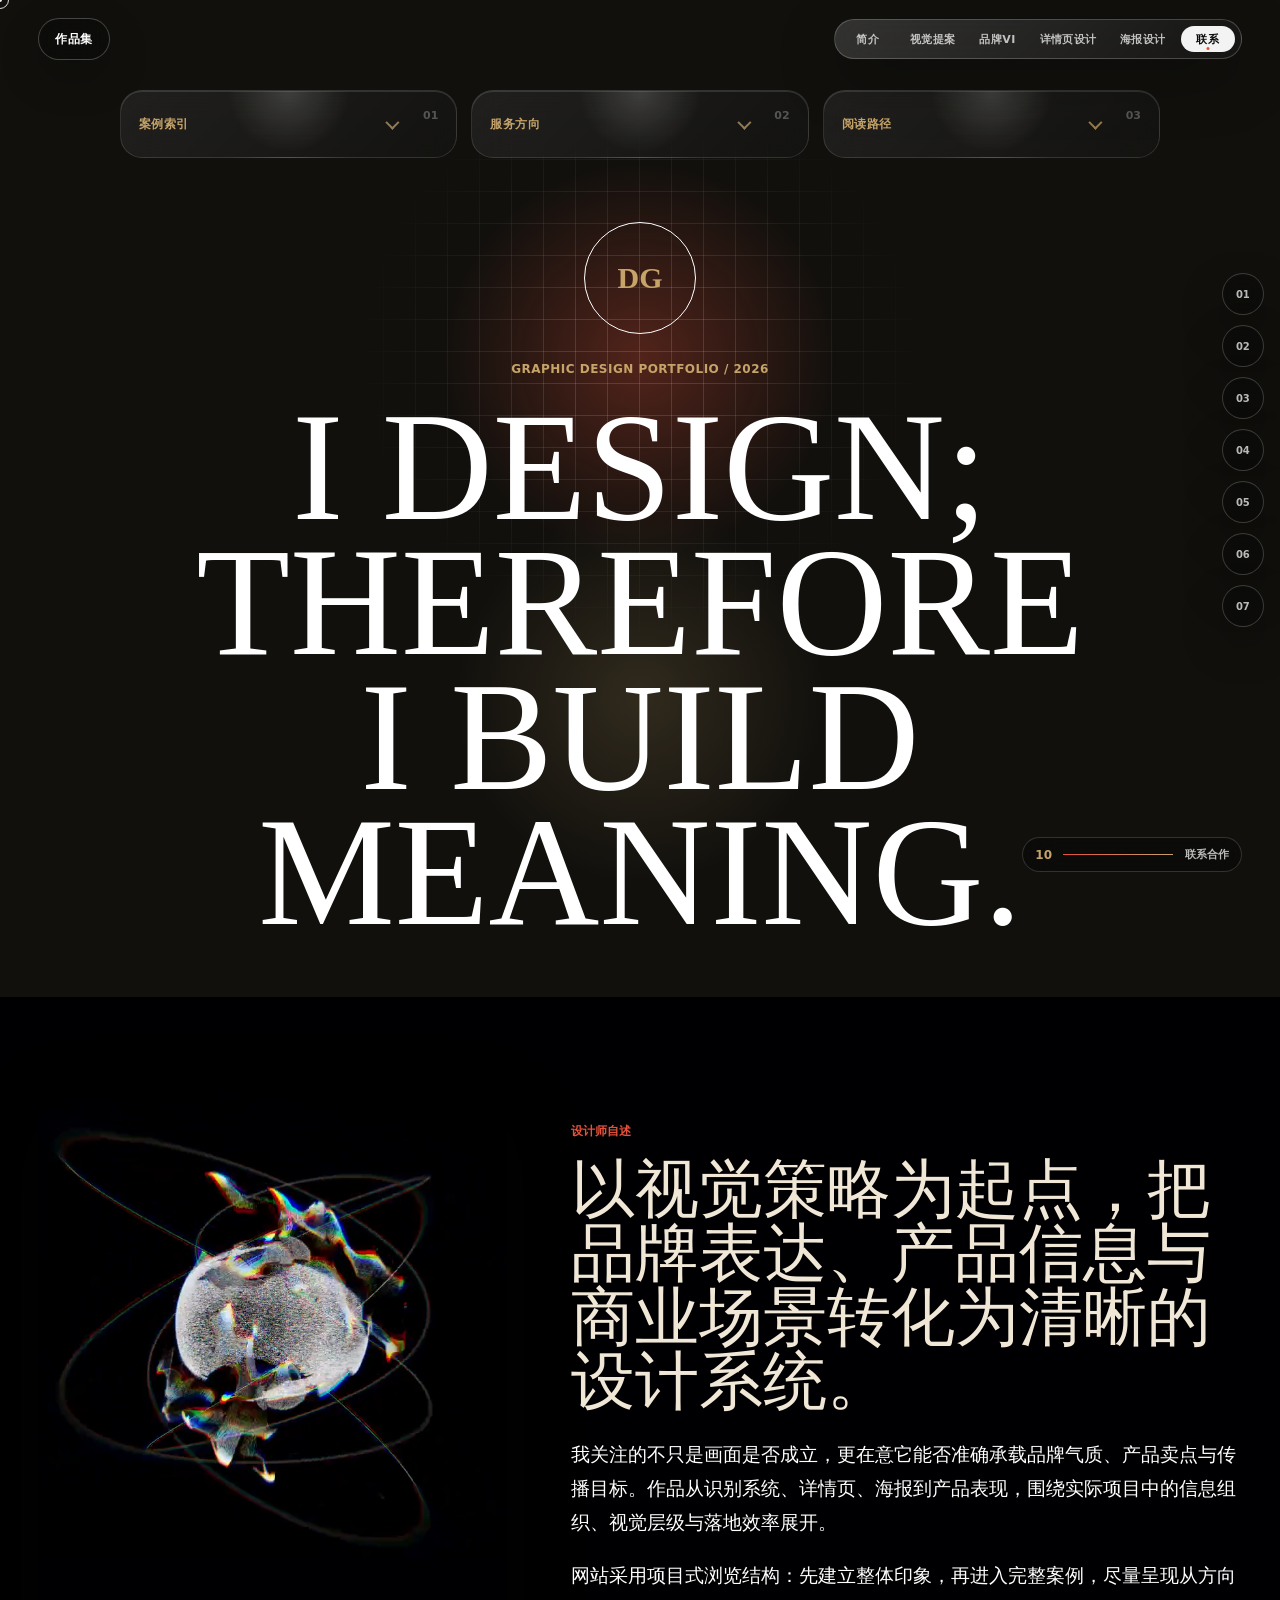
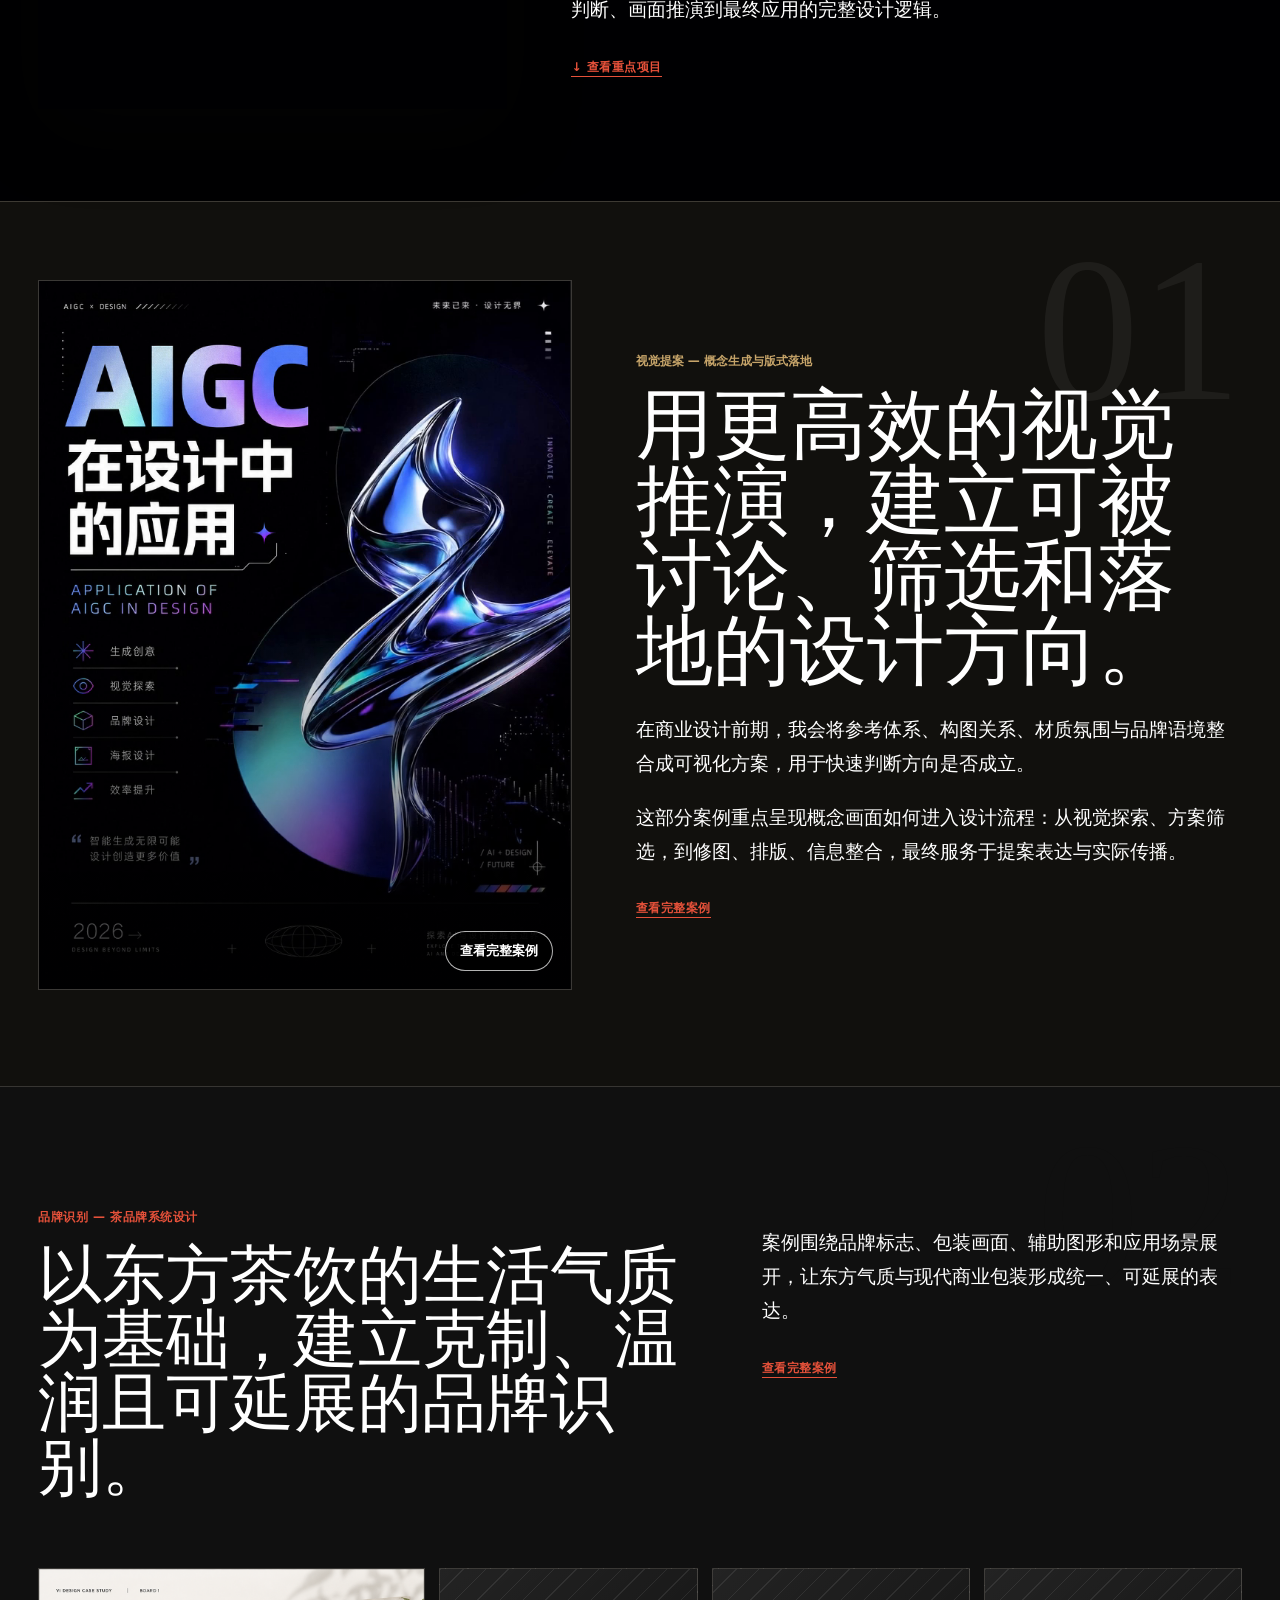
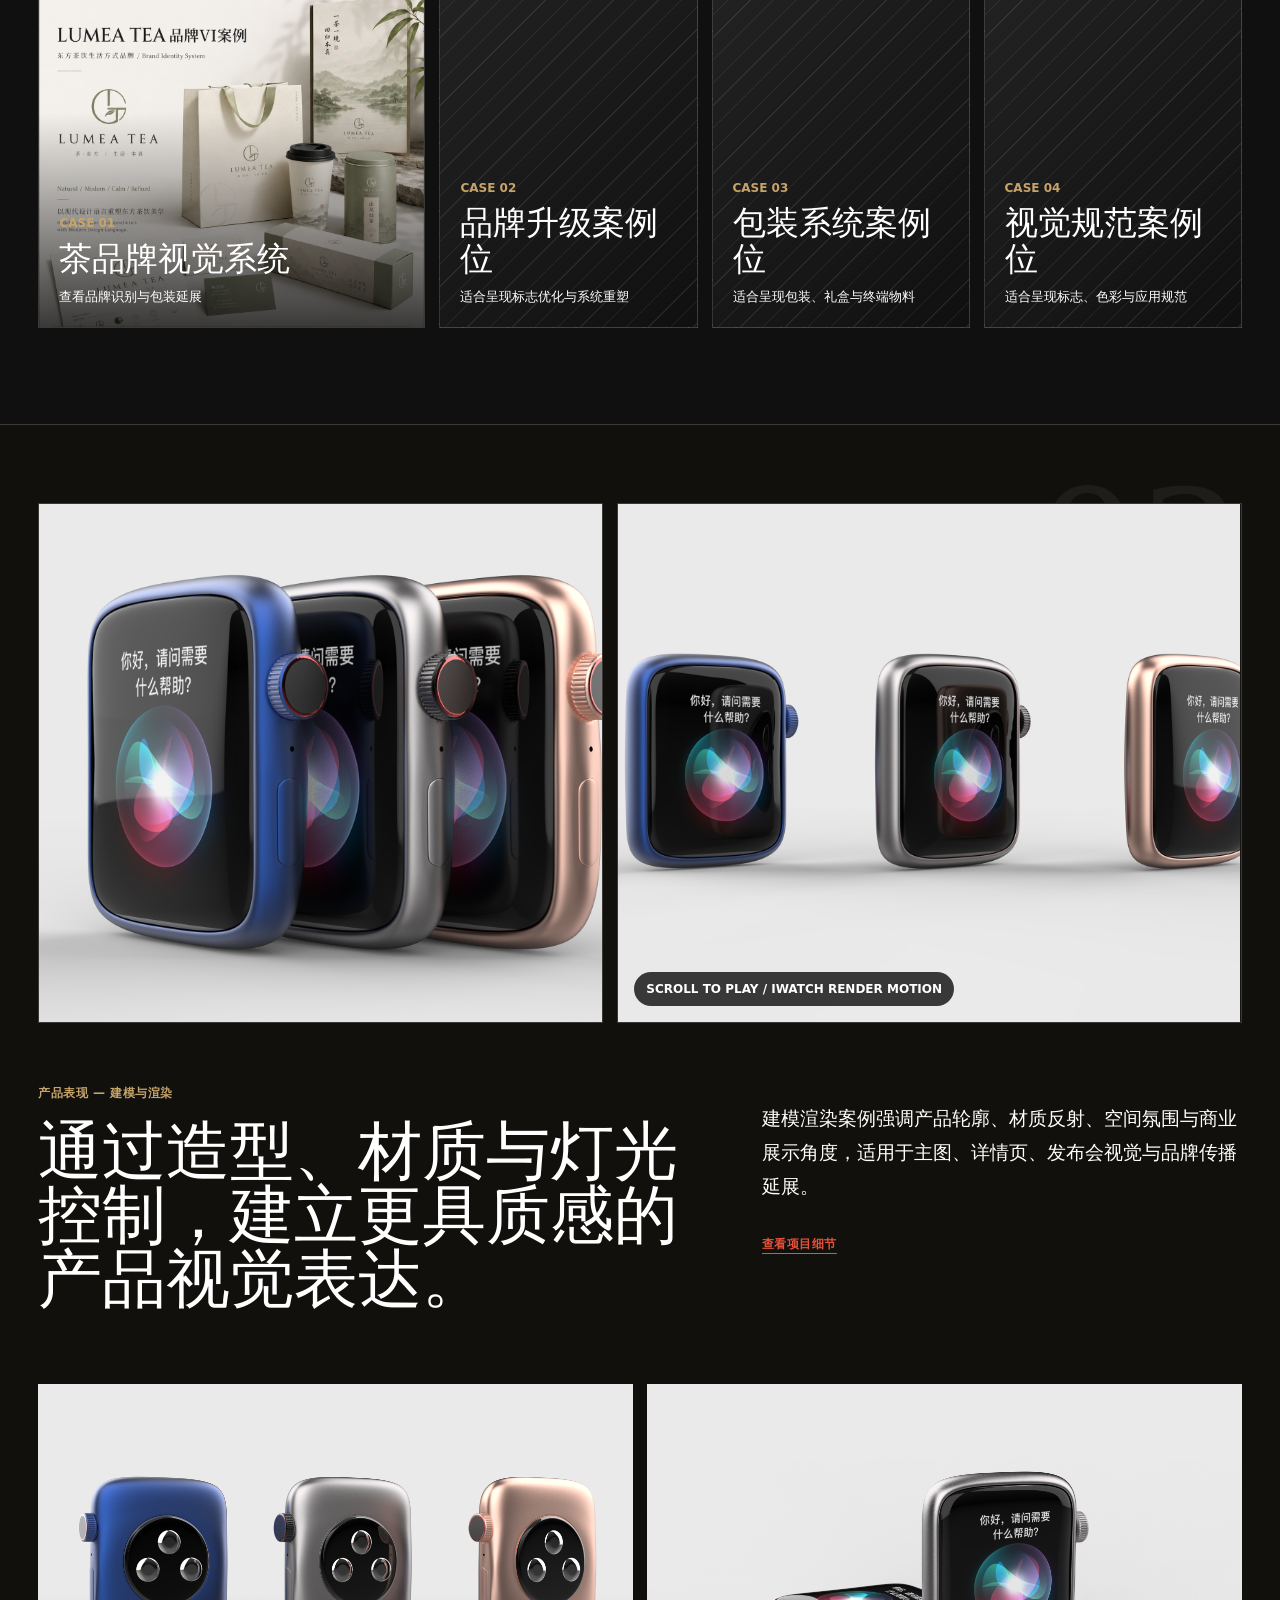
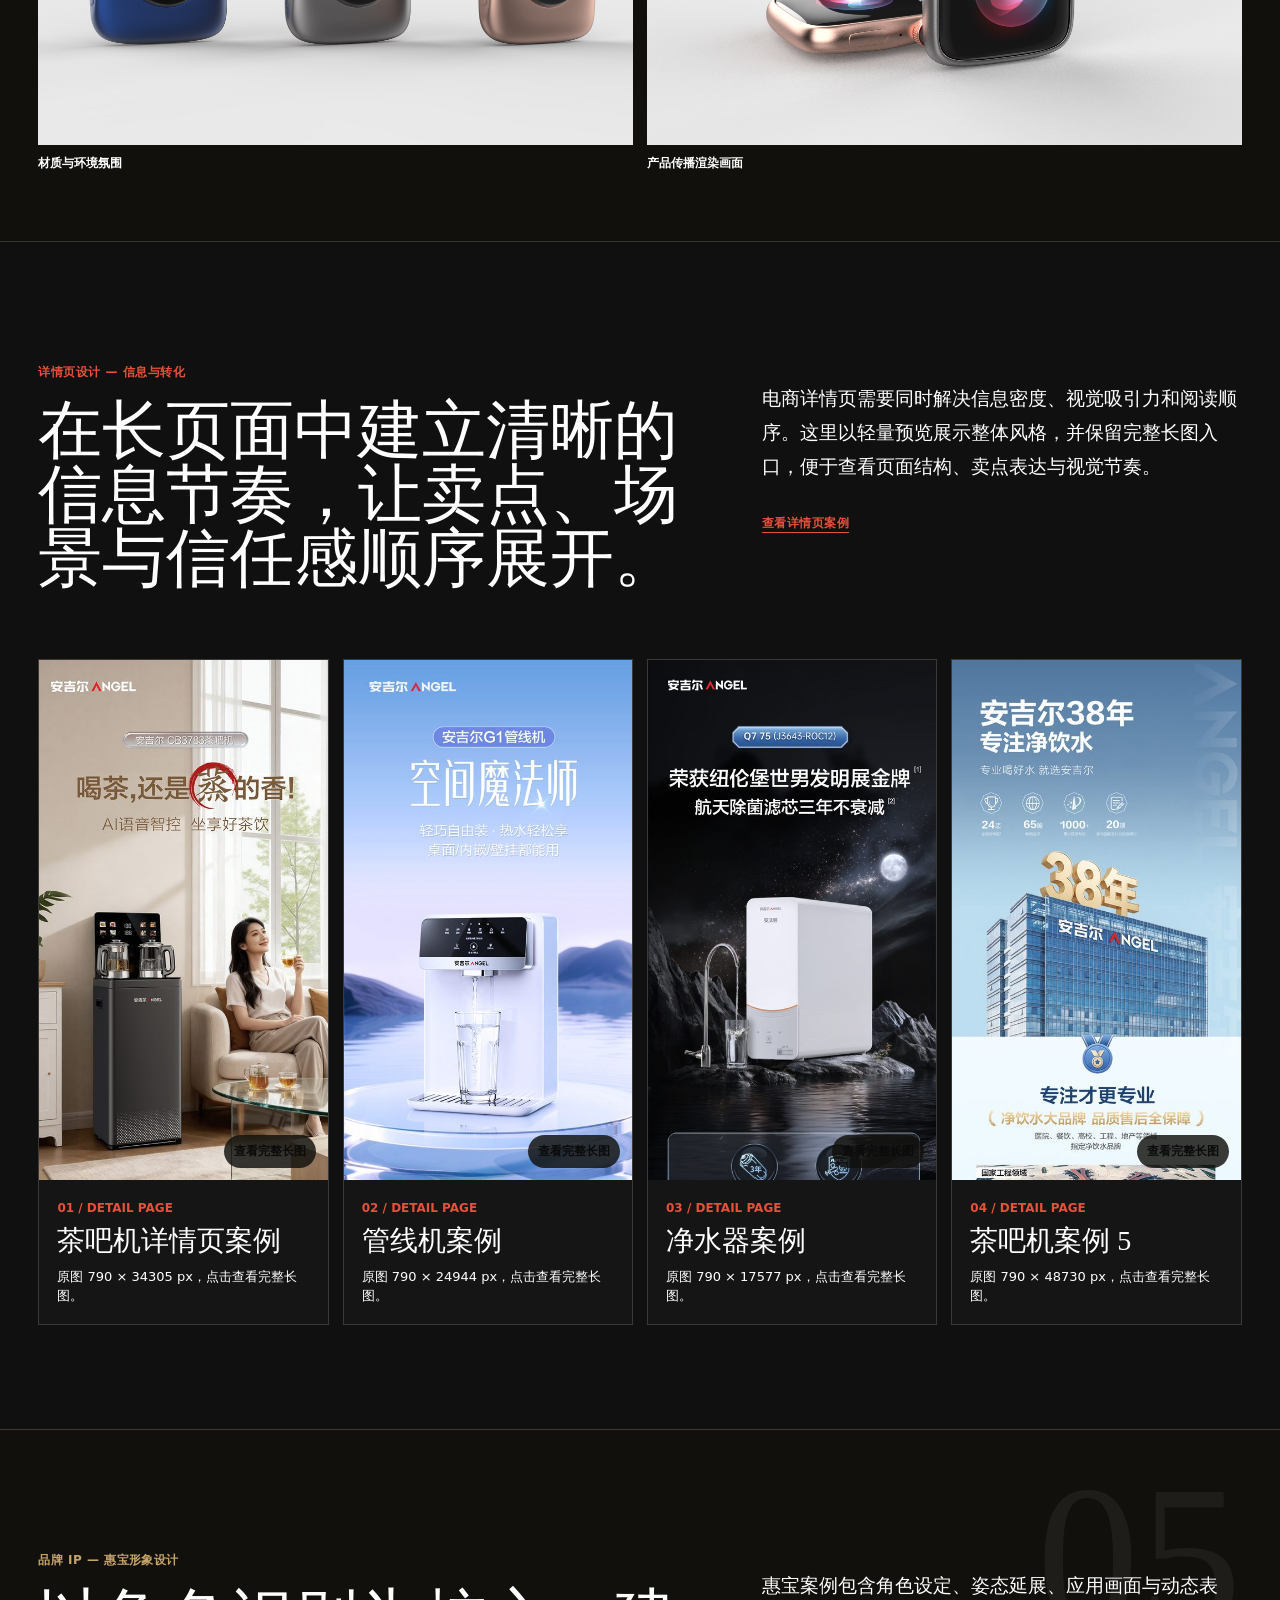
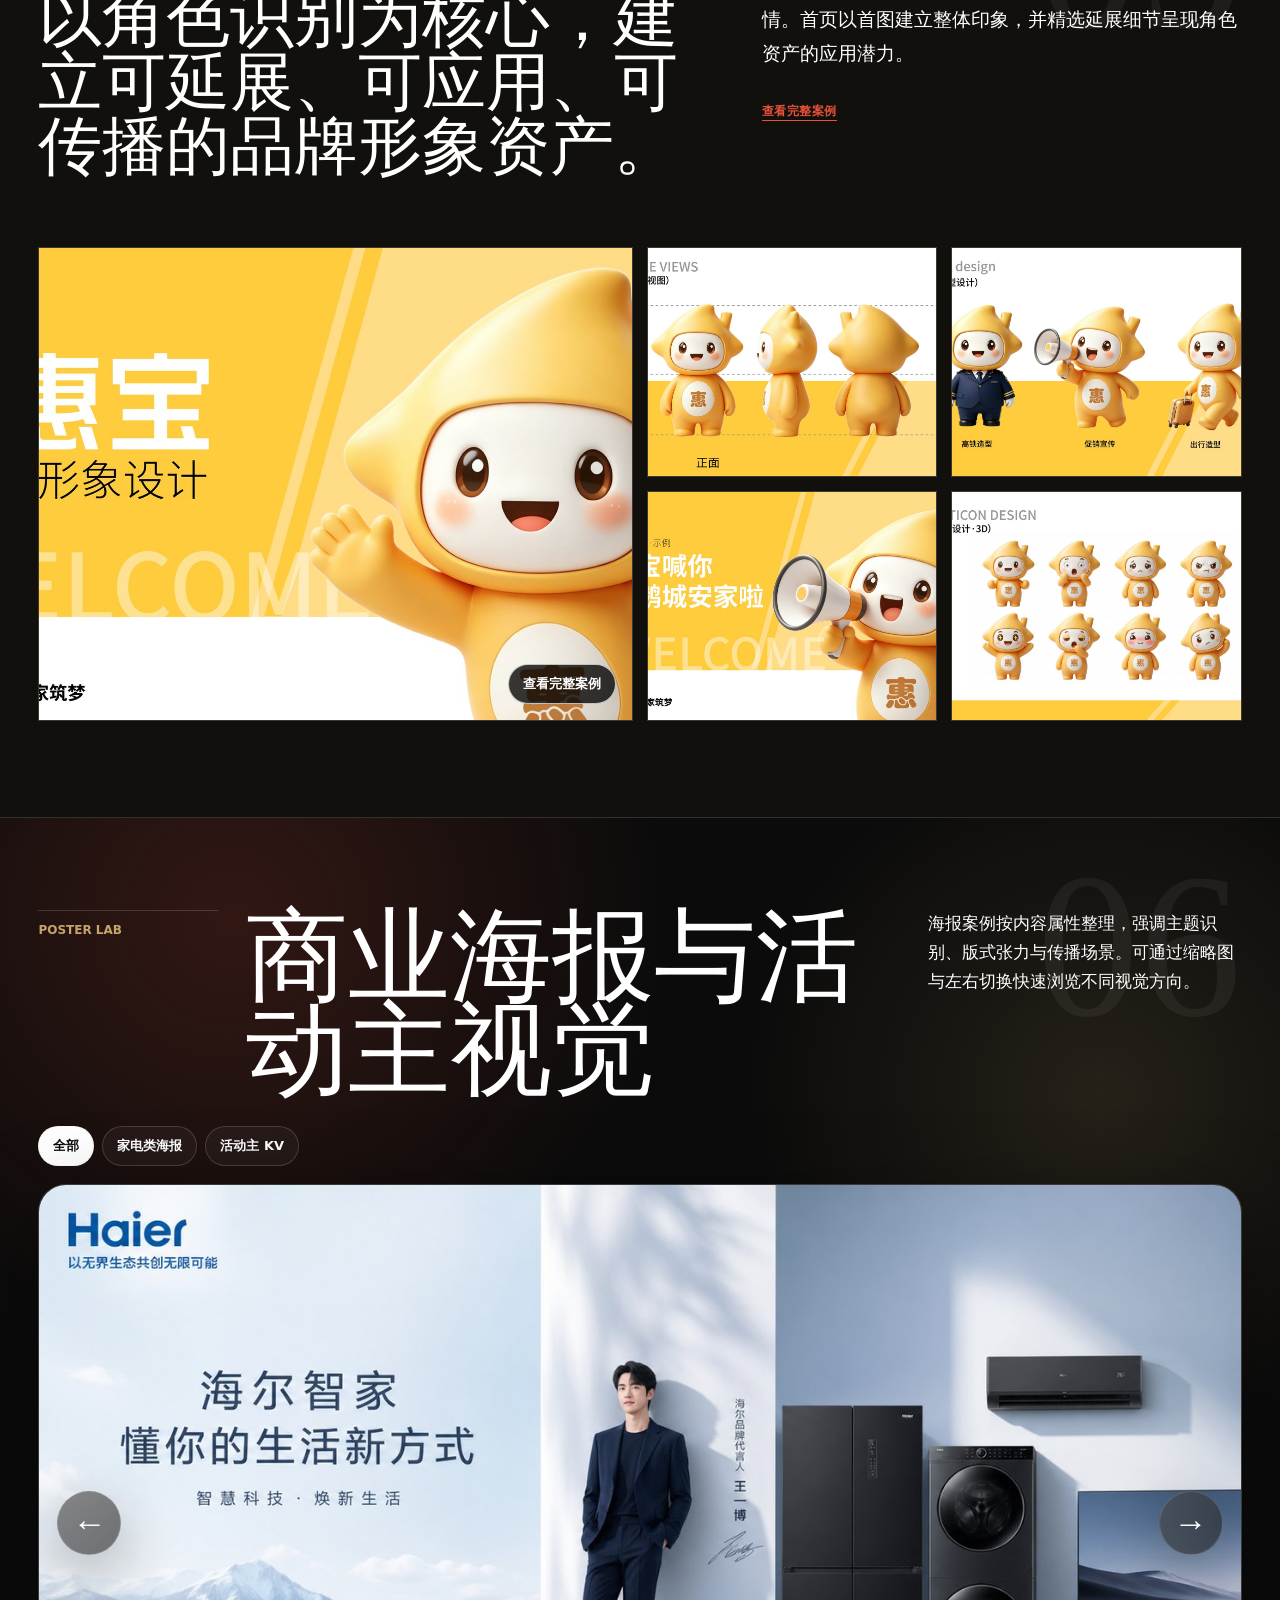
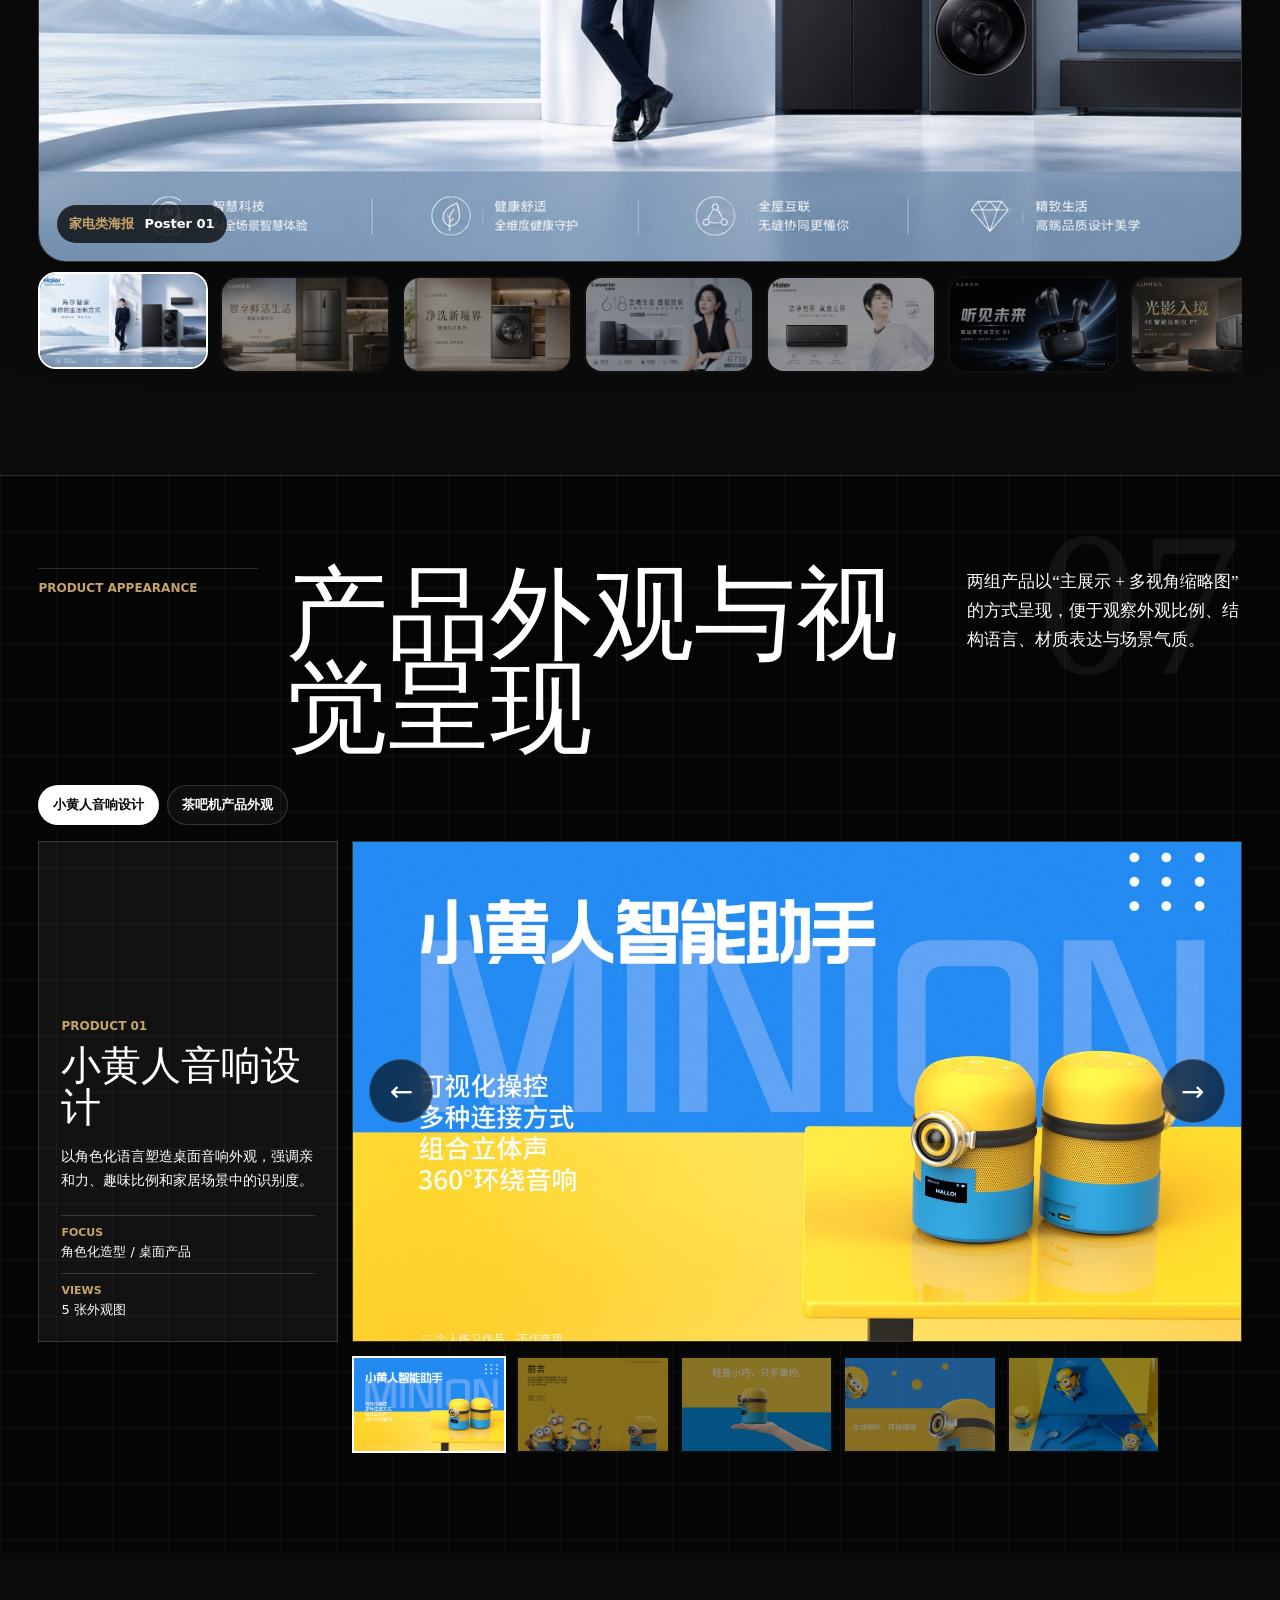
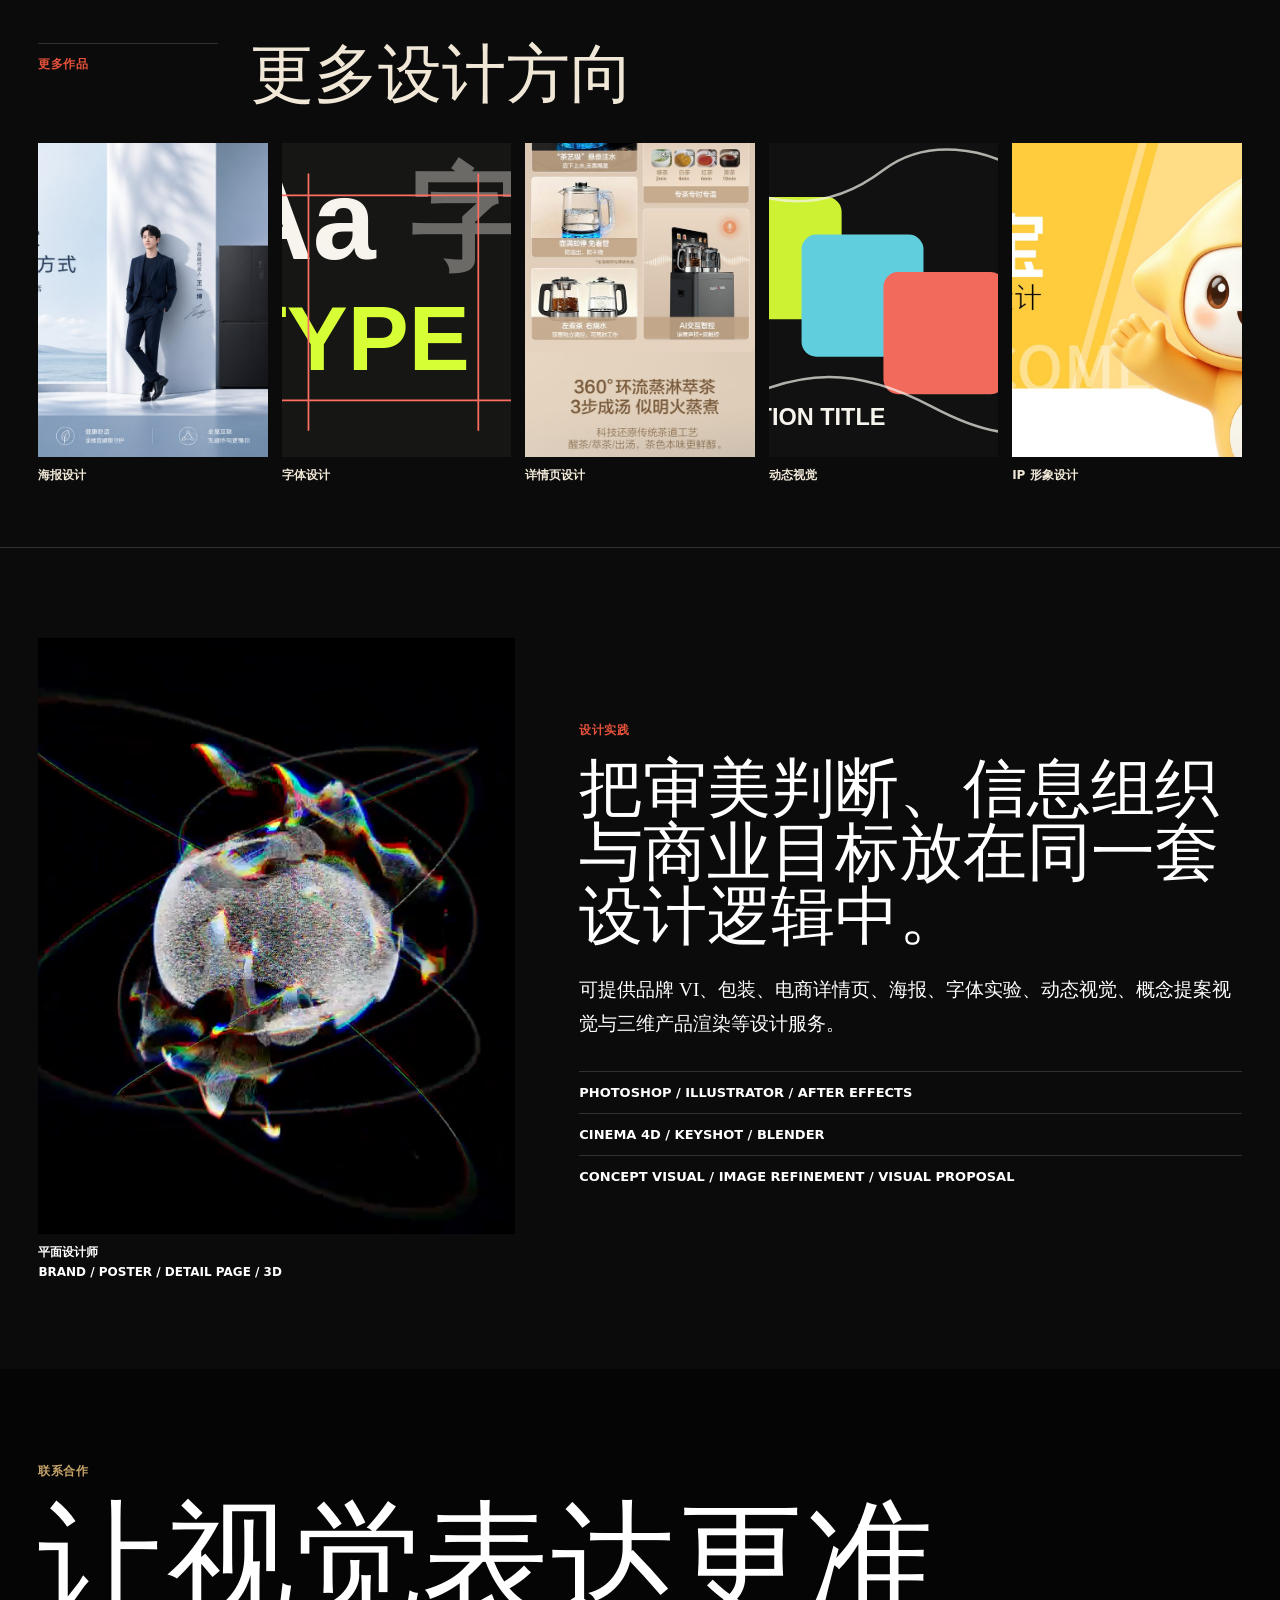
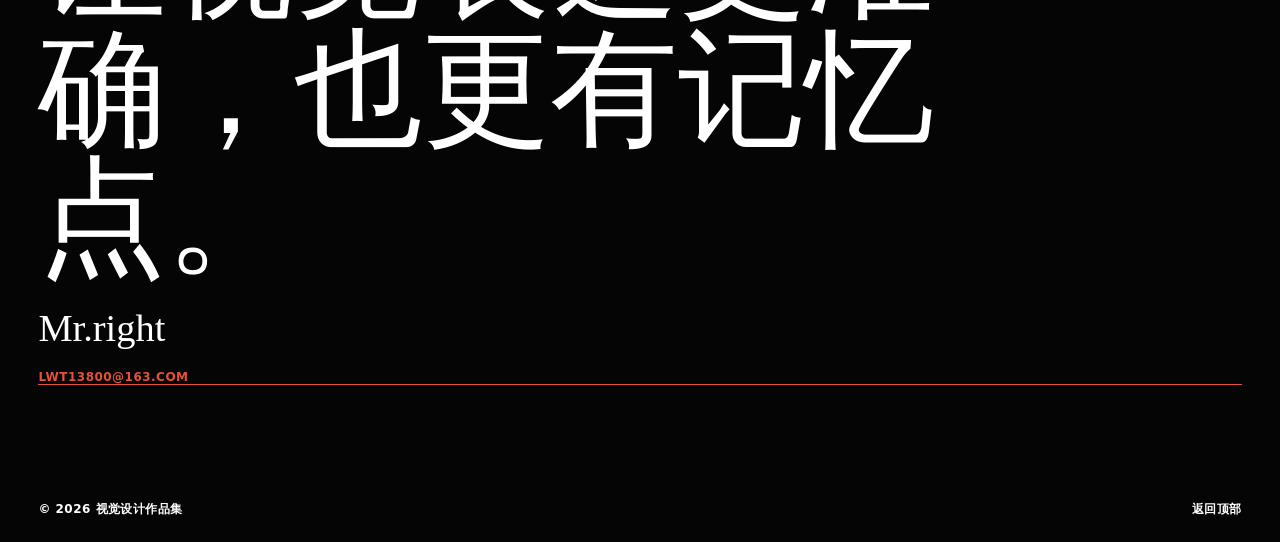
==== commit 14146ed2: "update" ====
--- a/index.html
+++ b/index.html
@@ -8,7 +8,7 @@
       name="description"
       content="平面设计师作品集，呈现品牌识别、商业海报、电商详情页、产品渲染、动态视觉与概念提案视觉等设计案例。"
     />
-    <link rel="stylesheet" href="styles.css?v=compact-top-nav" />
+    <link rel="stylesheet" href="styles.css?v=creative-browse-01" />
   </head>
   <body>
     <header class="site-header">
@@ -22,7 +22,21 @@
         <a href="#contact">联系</a>
       </nav>
     </header>
-
+    <nav class="project-atlas" aria-label="项目地图">
+      <a href="#aigc" data-index="01"><span>视觉提案</span></a>
+      <a href="#brand" data-index="02"><span>品牌识别</span></a>
+      <a href="#render" data-index="03"><span>产品渲染</span></a>
+      <a href="#detail" data-index="04"><span>详情页</span></a>
+      <a href="#ip" data-index="05"><span>IP 形象</span></a>
+      <a href="#poster-lab" data-index="06"><span>海报系统</span></a>
+      <a href="#product-design" data-index="07"><span>产品外观</span></a>
+    </nav>
+
+    <aside class="chapter-meter" aria-live="polite" aria-label="当前浏览章节">
+      <span class="chapter-meter-index">00</span>
+      <span class="chapter-meter-line"></span>
+      <span class="chapter-meter-title">Index</span>
+    </aside>
     <main id="top">
       <section class="hero" aria-labelledby="hero-title">
         <div class="repertoire" aria-label="案例索引">
@@ -56,7 +70,7 @@
         </h1>
       </section>
 
-      <section id="essentials" class="intro" aria-labelledby="intro-title">
+      <section id="essentials" class="intro" aria-labelledby="intro-title" data-chapter="00" data-chapter-title="设计方法">
         <figure class="intro-image">
           <video
             class="auto-video"
@@ -83,7 +97,7 @@
       </section>
 
       <section id="work" class="work" aria-label="重点项目">
-        <article id="aigc" class="project-story">
+        <article id="aigc" class="project-story" data-chapter="01" data-chapter-title="视觉提案">
           <div class="aigc-entry">
             <a class="aigc-cover-card" href="aigc-design.html" aria-label="进入视觉提案完整案例">
               <figure>
@@ -114,7 +128,7 @@
           </div>
         </article>
 
-        <article id="brand" class="project-story project-story-light">
+        <article id="brand" class="project-story project-story-light" data-chapter="02" data-chapter-title="品牌识别">
           <div class="project-text">
             <div>
               <span>品牌识别 — 茶品牌系统设计</span>
@@ -156,7 +170,7 @@
           </div>
         </article>
 
-        <article id="render" class="project-story">
+        <article id="render" class="project-story" data-chapter="03" data-chapter-title="产品渲染">
           <div class="render-split">
             <figure class="render-cover">
               <img src="assets/portfolio/render-3d/1.png" alt="建模渲染案例第 1 张" />
@@ -198,7 +212,7 @@
           </div>
         </article>
 
-        <article id="detail" class="project-story project-story-light detail-story">
+        <article id="detail" class="project-story project-story-light detail-story" data-chapter="04" data-chapter-title="详情页设计">
           <div class="project-text">
             <div>
               <span>详情页设计 — 信息与转化</span>
@@ -263,7 +277,7 @@
           </div>
         </article>
 
-        <article id="ip" class="project-story ip-story">
+        <article id="ip" class="project-story ip-story" data-chapter="05" data-chapter-title="品牌 IP">
           <div class="project-text">
             <div>
               <span>品牌 IP — 惠宝形象设计</span>
@@ -299,7 +313,7 @@
         </article>
       </section>
 
-      <section id="poster-lab" class="poster-lab" aria-labelledby="poster-lab-title">
+      <section id="poster-lab" class="poster-lab" aria-labelledby="poster-lab-title" data-chapter="06" data-chapter-title="海报系统">
         <div class="poster-lab-heading">
           <span>Poster Lab</span>
           <h2 id="poster-lab-title">商业海报与活动主视觉</h2>
@@ -350,7 +364,7 @@
         </div>
       </section>
 
-      <section id="product-design" class="product-lab" aria-labelledby="product-lab-title">
+      <section id="product-design" class="product-lab" aria-labelledby="product-lab-title" data-chapter="07" data-chapter-title="产品外观">
         <div class="product-lab-heading">
           <span>Product Appearance</span>
           <h2 id="product-lab-title">产品外观与视觉呈现</h2>
@@ -428,7 +442,7 @@
         </div>
       </section>
 
-      <section id="archive" class="archive" aria-labelledby="archive-title">
+      <section id="archive" class="archive" aria-labelledby="archive-title" data-chapter="08" data-chapter-title="更多方向">
         <div class="archive-heading">
           <span>更多作品</span>
           <h2 id="archive-title">更多设计方向</h2>
@@ -457,7 +471,7 @@
         </div>
       </section>
 
-      <section id="profile" class="profile" aria-labelledby="profile-title">
+      <section id="profile" class="profile" aria-labelledby="profile-title" data-chapter="09" data-chapter-title="设计实践">
         <figure class="profile-card">
           <video
             class="auto-video"
@@ -488,7 +502,7 @@
         </div>
       </section>
 
-      <section id="contact" class="contact" aria-labelledby="contact-title">
+      <section id="contact" class="contact" aria-labelledby="contact-title" data-chapter="10" data-chapter-title="联系合作">
         <span>联系合作</span>
         <h2 id="contact-title">让视觉表达更准确，也更有记忆点。</h2>
         <div class="contact-info">
@@ -503,9 +517,10 @@
       <a href="#top">返回顶部</a>
     </footer>
 
-    <script src="script.js?v=compact-top-nav"></script>
+    <script src="script.js?v=creative-browse-01"></script>
   </body>
 </html>
 
 
 
+
--- a/styles.css
+++ b/styles.css
@@ -2398,3 +2398,200 @@
     min-height: 240px;
   }
 }
+
+.project-atlas {
+  position: fixed;
+  z-index: 68;
+  top: 50%;
+  right: max(16px, calc(var(--side) * 0.42));
+  display: grid;
+  gap: 10px;
+  transform: translateY(-50%);
+  pointer-events: auto;
+}
+
+.project-atlas a {
+  position: relative;
+  display: grid;
+  width: 42px;
+  height: 42px;
+  place-items: center;
+  border: 1px solid rgba(255, 255, 255, 0.2);
+  border-radius: 50%;
+  background: rgba(8, 8, 8, 0.42);
+  color: rgba(255, 255, 255, 0.72);
+  font-family: Inter, ui-sans-serif, system-ui, -apple-system, BlinkMacSystemFont, "Segoe UI", "PingFang SC", "Microsoft YaHei", sans-serif;
+  font-size: 10px;
+  font-weight: 900;
+  backdrop-filter: blur(18px);
+  box-shadow: 0 18px 44px rgba(0, 0, 0, 0.28);
+  transition: width 220ms cubic-bezier(0.2, 0.8, 0.2, 1), border-color 180ms ease, background 180ms ease, color 180ms ease, transform 180ms ease;
+}
+
+.project-atlas a::before {
+  content: attr(data-index);
+}
+
+.project-atlas a span {
+  position: absolute;
+  right: 46px;
+  width: max-content;
+  max-width: 140px;
+  border: 1px solid rgba(255, 255, 255, 0.18);
+  border-radius: 999px;
+  background: rgba(8, 8, 8, 0.72);
+  padding: 8px 10px;
+  color: #fff;
+  font-size: 11px;
+  opacity: 0;
+  transform: translateX(8px);
+  transition: opacity 180ms ease, transform 180ms ease;
+  white-space: nowrap;
+}
+
+.project-atlas a:hover,
+.project-atlas a:focus-visible,
+.project-atlas a.is-active {
+  border-color: rgba(229, 81, 58, 0.78);
+  background: #fff;
+  color: #0b0b0b;
+  transform: translateX(-4px);
+}
+
+.project-atlas a:hover span,
+.project-atlas a:focus-visible span,
+.project-atlas a.is-active span {
+  opacity: 1;
+  transform: translateX(0);
+}
+
+.chapter-meter {
+  position: fixed;
+  z-index: 67;
+  right: var(--side);
+  bottom: 28px;
+  display: flex;
+  min-width: 220px;
+  align-items: center;
+  gap: 12px;
+  border: 1px solid rgba(255, 255, 255, 0.16);
+  border-radius: 999px;
+  background: rgba(8, 8, 8, 0.54);
+  color: #fff;
+  padding: 9px 12px;
+  font-family: Inter, ui-sans-serif, system-ui, -apple-system, BlinkMacSystemFont, "Segoe UI", "PingFang SC", "Microsoft YaHei", sans-serif;
+  pointer-events: none;
+  backdrop-filter: blur(18px);
+}
+
+.chapter-meter-index {
+  color: var(--gold);
+  font-size: 12px;
+  font-weight: 900;
+}
+
+.chapter-meter-line {
+  position: relative;
+  overflow: hidden;
+  flex: 1;
+  height: 1px;
+  background: rgba(255, 255, 255, 0.22);
+}
+
+.chapter-meter-line::after {
+  position: absolute;
+  inset: 0;
+  background: linear-gradient(90deg, var(--accent), var(--gold));
+  content: "";
+  transform: scaleX(var(--chapter-progress, 0));
+  transform-origin: left;
+}
+
+.chapter-meter-title {
+  max-width: 92px;
+  overflow: hidden;
+  color: rgba(255, 255, 255, 0.72);
+  font-size: 11px;
+  font-weight: 800;
+  text-overflow: ellipsis;
+  text-transform: uppercase;
+  white-space: nowrap;
+}
+
+.project-story[data-chapter],
+.poster-lab[data-chapter],
+.product-lab[data-chapter],
+.archive[data-chapter],
+.profile[data-chapter],
+.contact[data-chapter] {
+  position: relative;
+}
+
+.project-story[data-chapter]::before,
+.poster-lab[data-chapter]::before,
+.product-lab[data-chapter]::before {
+  position: absolute;
+  top: clamp(24px, 4vw, 70px);
+  right: var(--side);
+  z-index: 0;
+  color: rgba(255, 255, 255, 0.055);
+  content: attr(data-chapter);
+  font-family: Georgia, "Times New Roman", serif;
+  font-size: clamp(90px, 16vw, 260px);
+  line-height: 0.75;
+  pointer-events: none;
+}
+
+.project-story > *,
+.poster-lab > *,
+.product-lab > * {
+  position: relative;
+  z-index: 1;
+}
+
+@media (max-width: 980px) {
+  .project-atlas {
+    top: auto;
+    right: 16px;
+    bottom: 76px;
+    grid-auto-flow: column;
+    max-width: calc(100vw - 32px);
+    overflow-x: auto;
+    transform: none;
+    scrollbar-width: none;
+  }
+
+  .project-atlas::-webkit-scrollbar {
+    display: none;
+  }
+
+  .project-atlas a {
+    width: 36px;
+    height: 36px;
+    flex: 0 0 auto;
+  }
+
+  .project-atlas a span {
+    display: none;
+  }
+
+  .chapter-meter {
+    right: 16px;
+    bottom: 22px;
+    min-width: min(280px, calc(100vw - 32px));
+  }
+}
+
+.project-story-light[data-chapter]::before {
+  color: rgba(15, 14, 12, 0.055);
+}
+
+@media (max-width: 760px) {
+  .project-atlas {
+    bottom: 132px;
+  }
+
+  .chapter-meter {
+    bottom: 82px;
+  }
+}
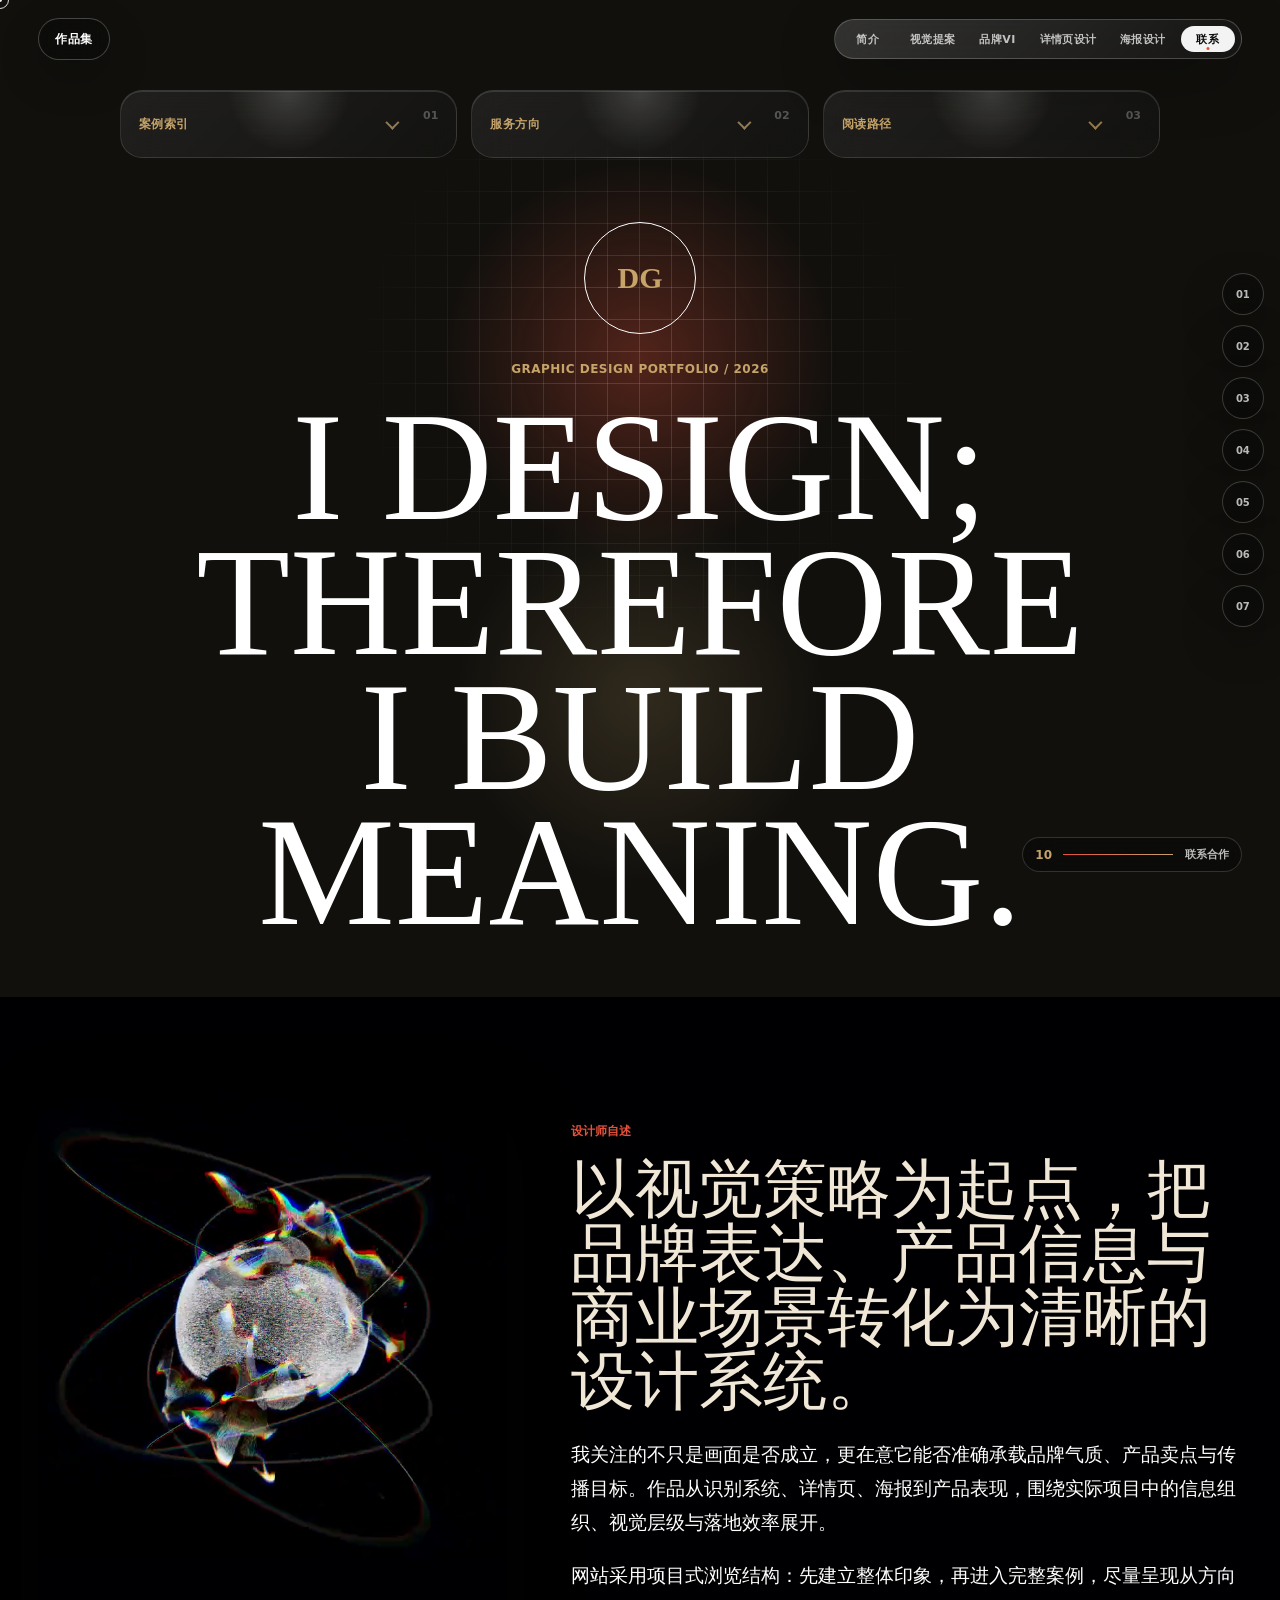
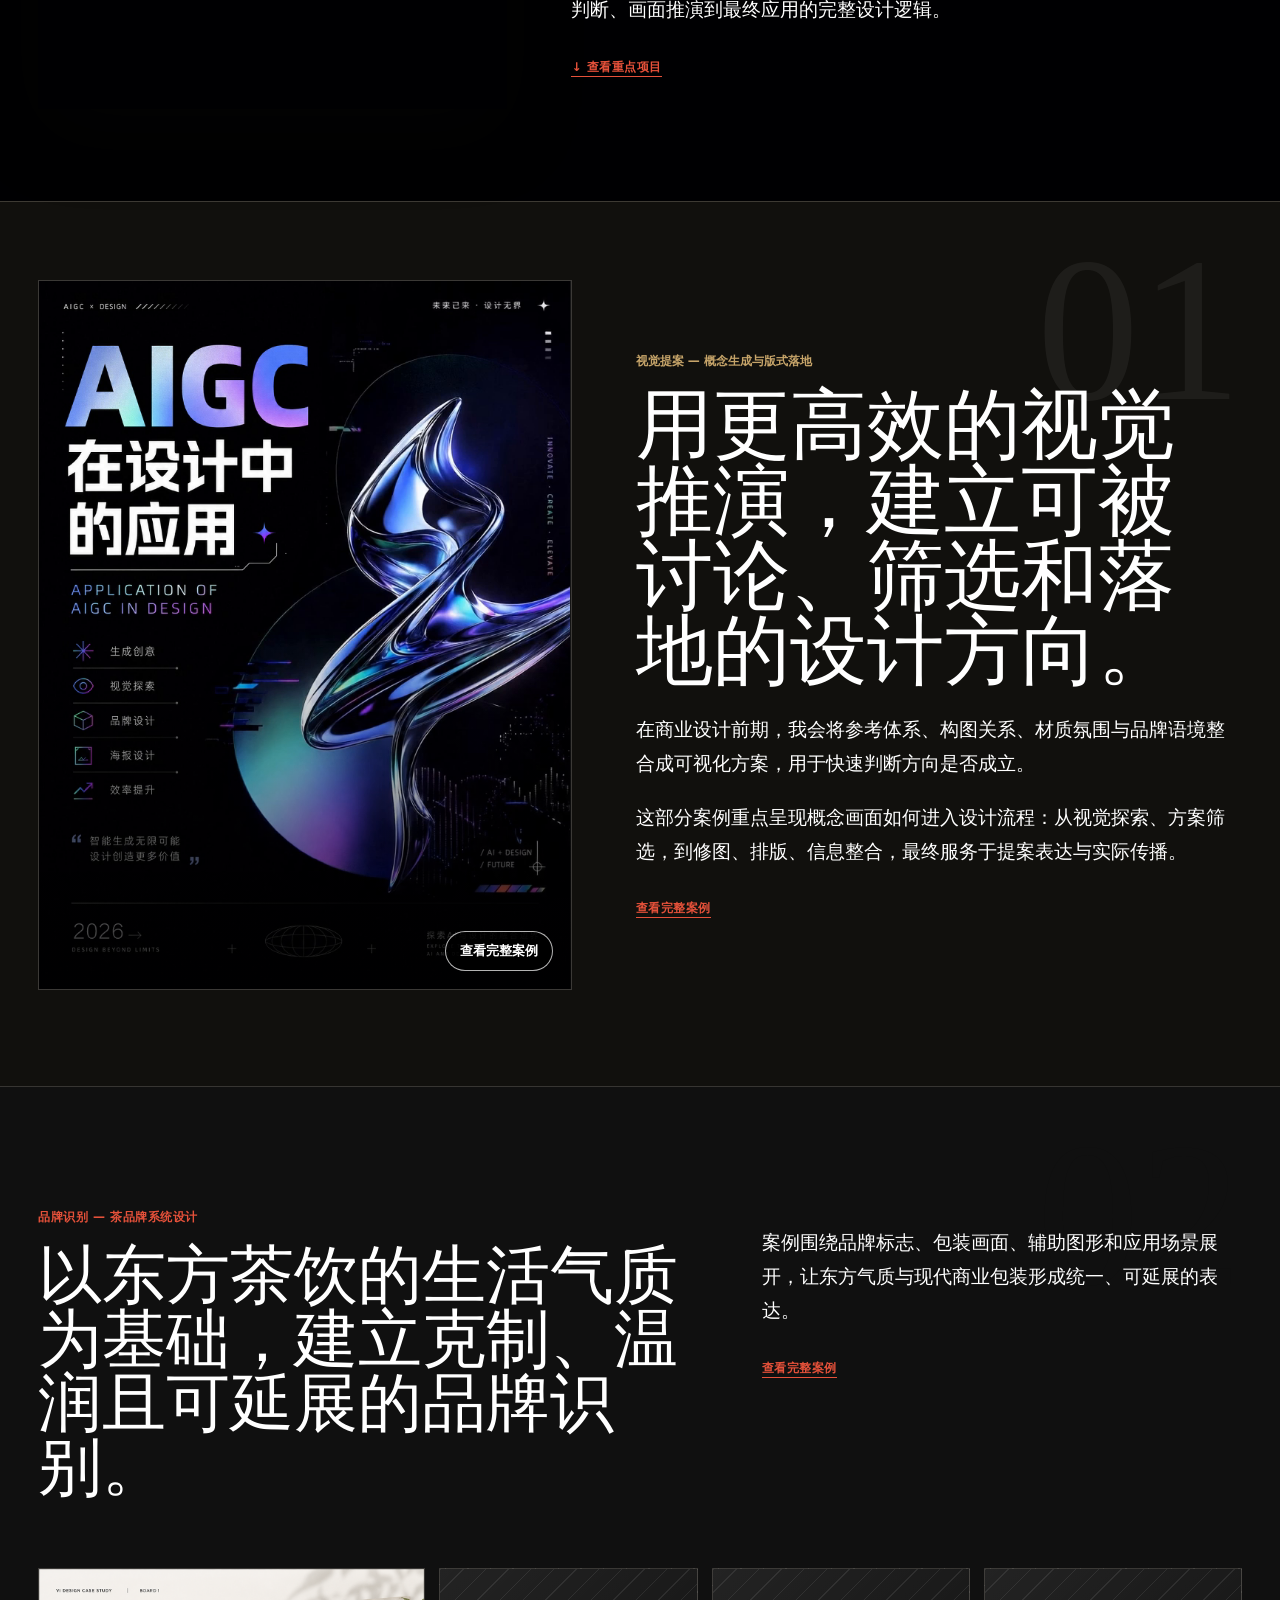
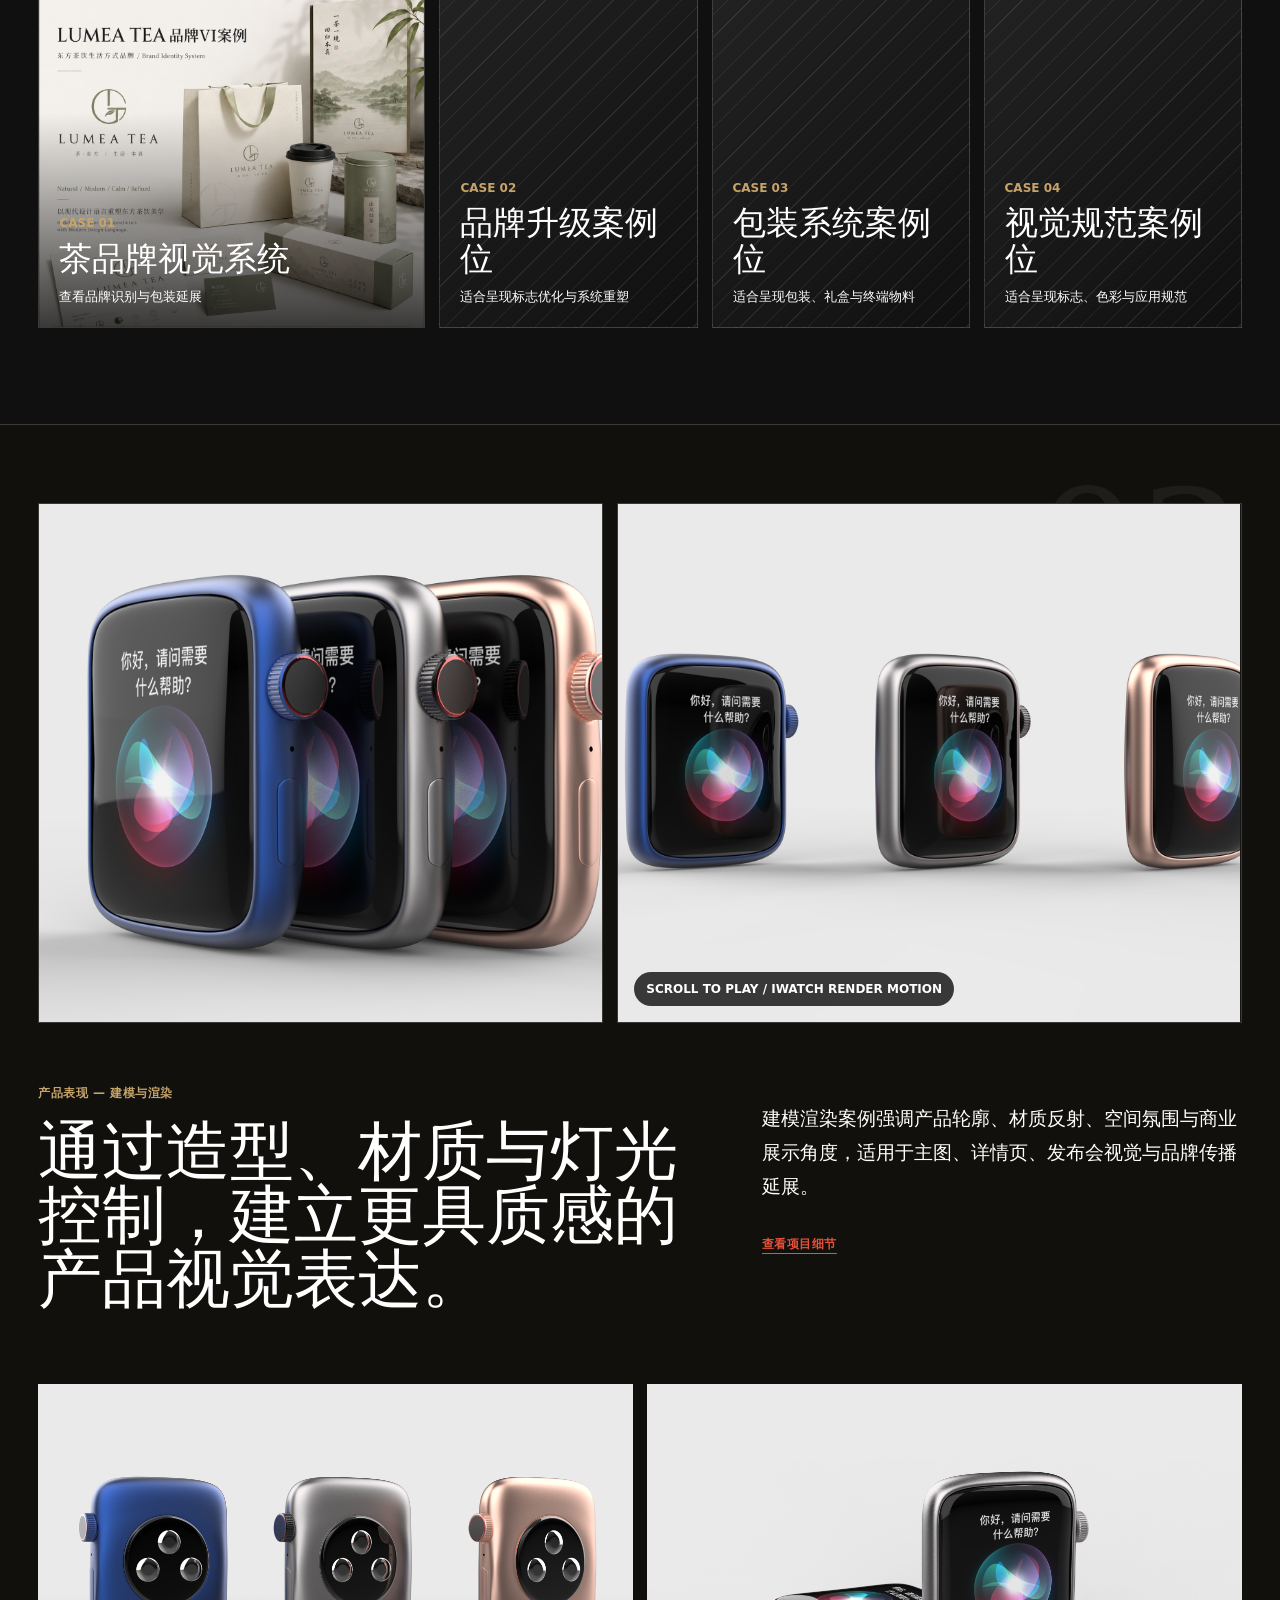
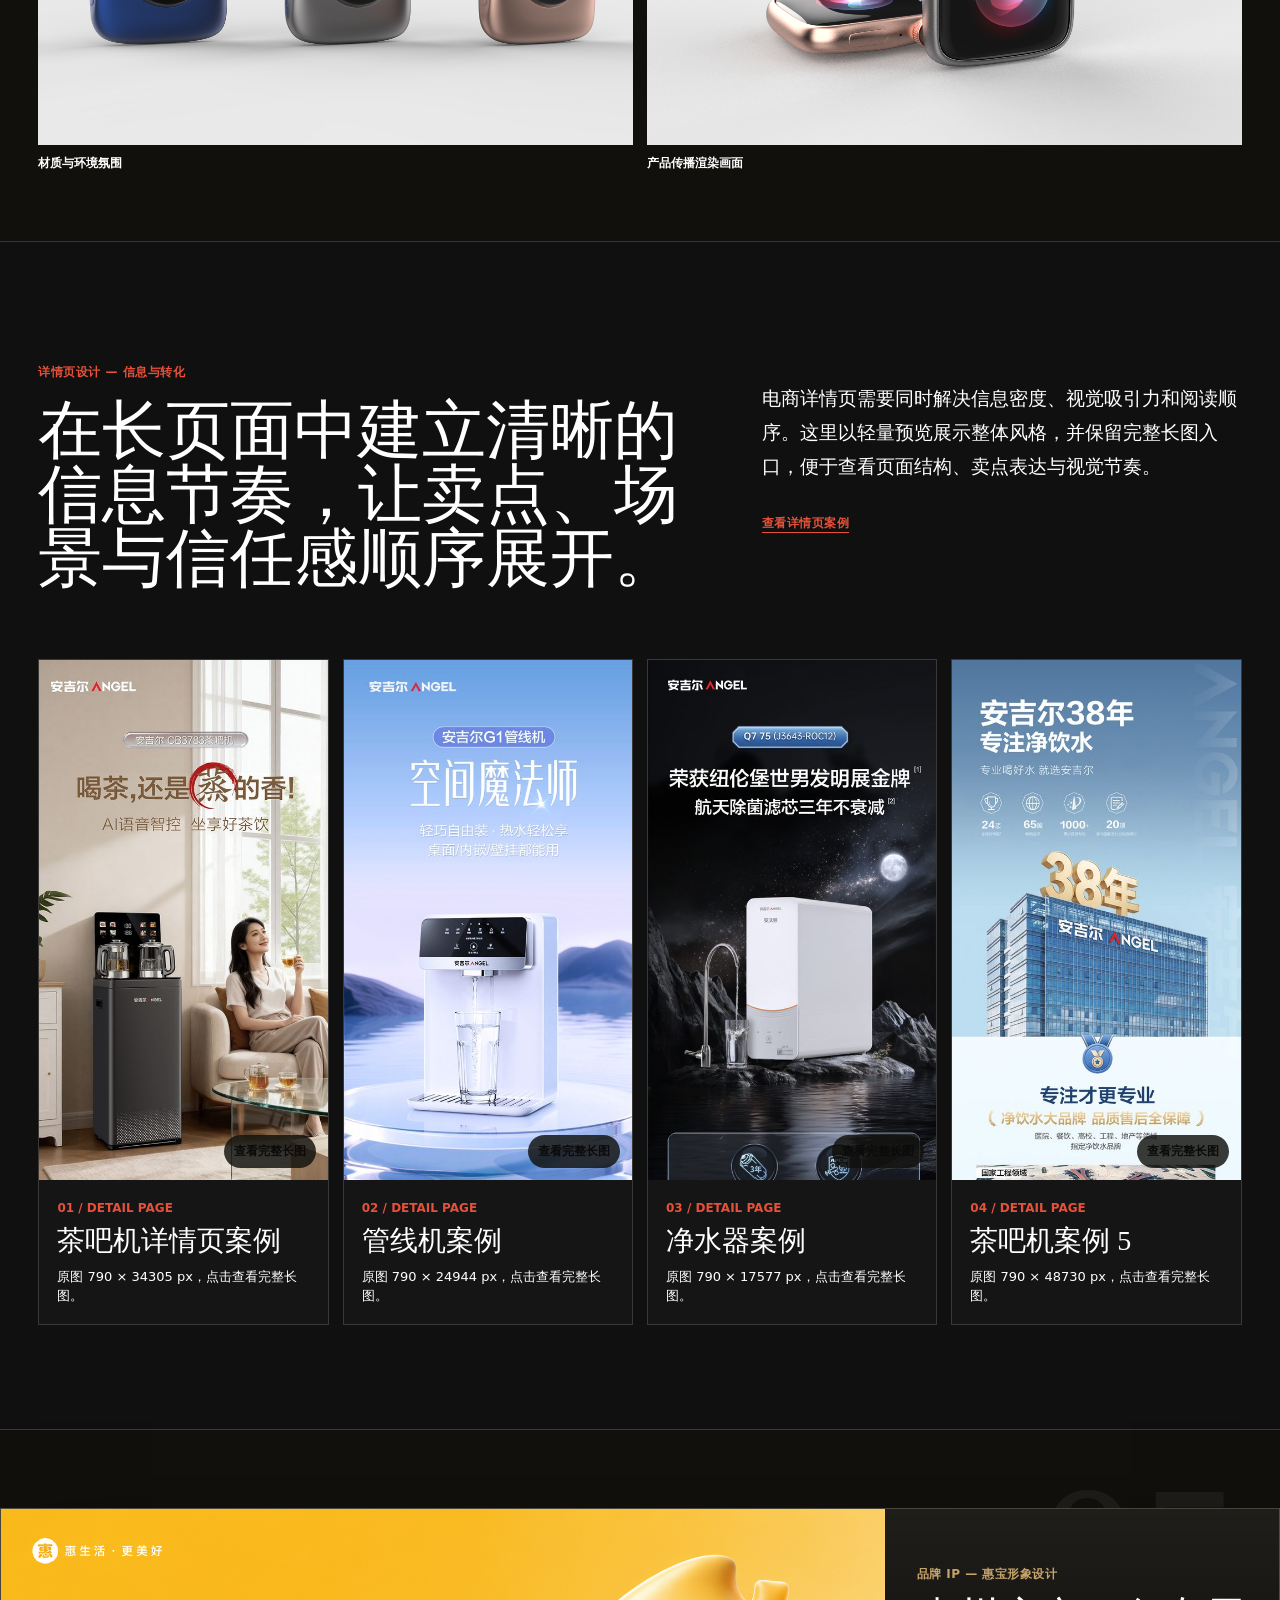
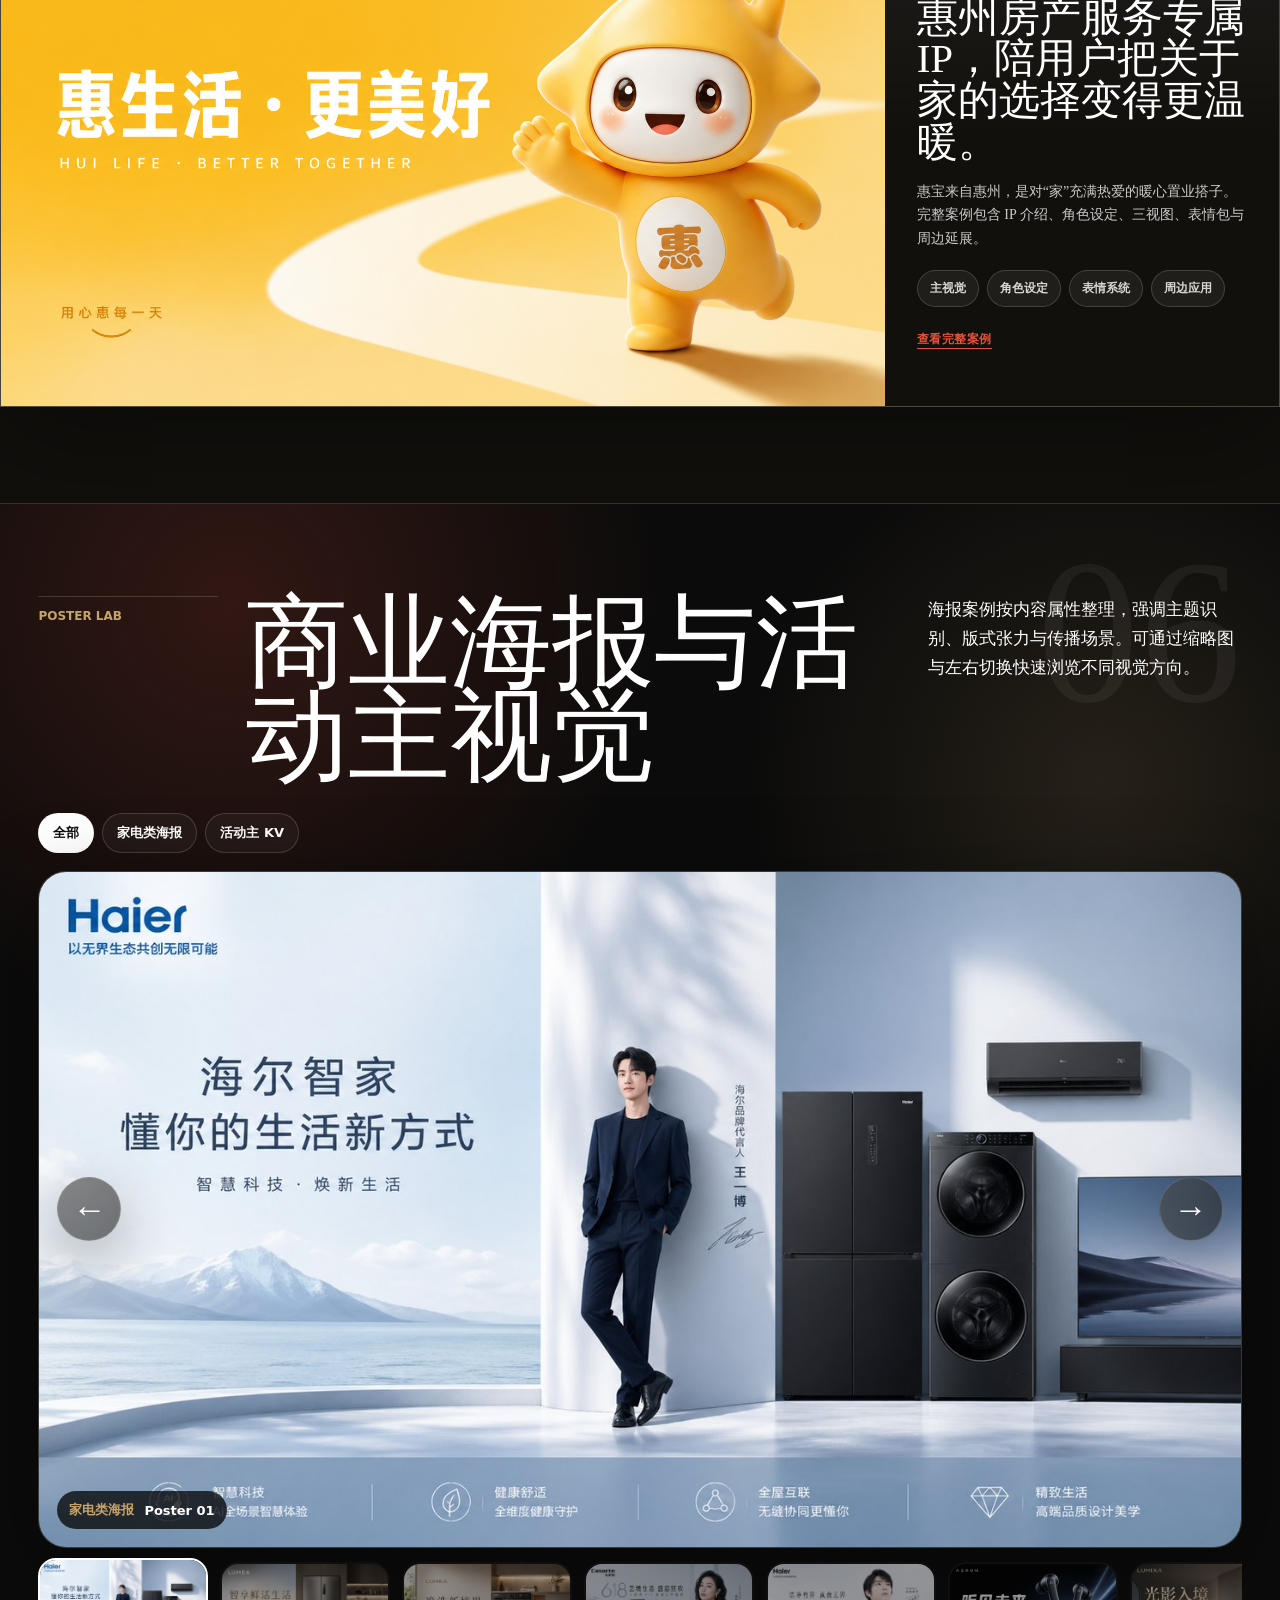
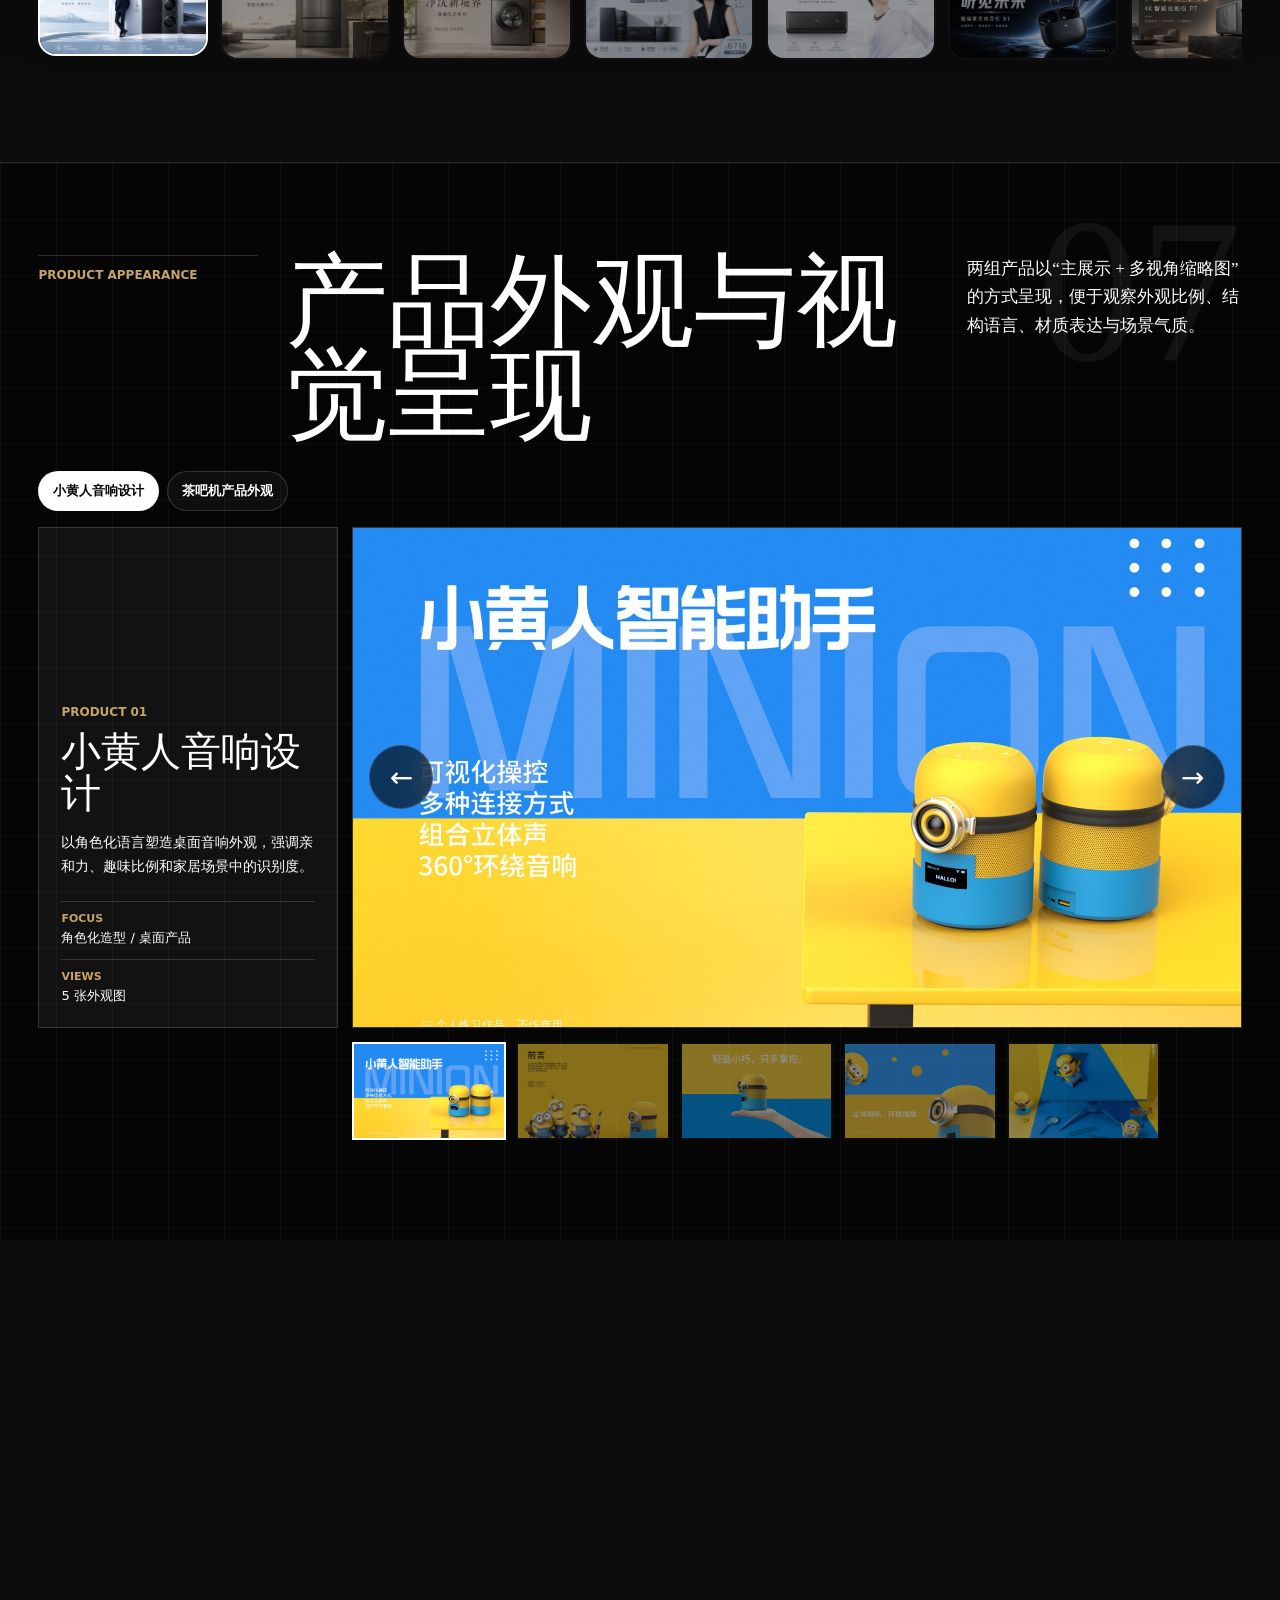
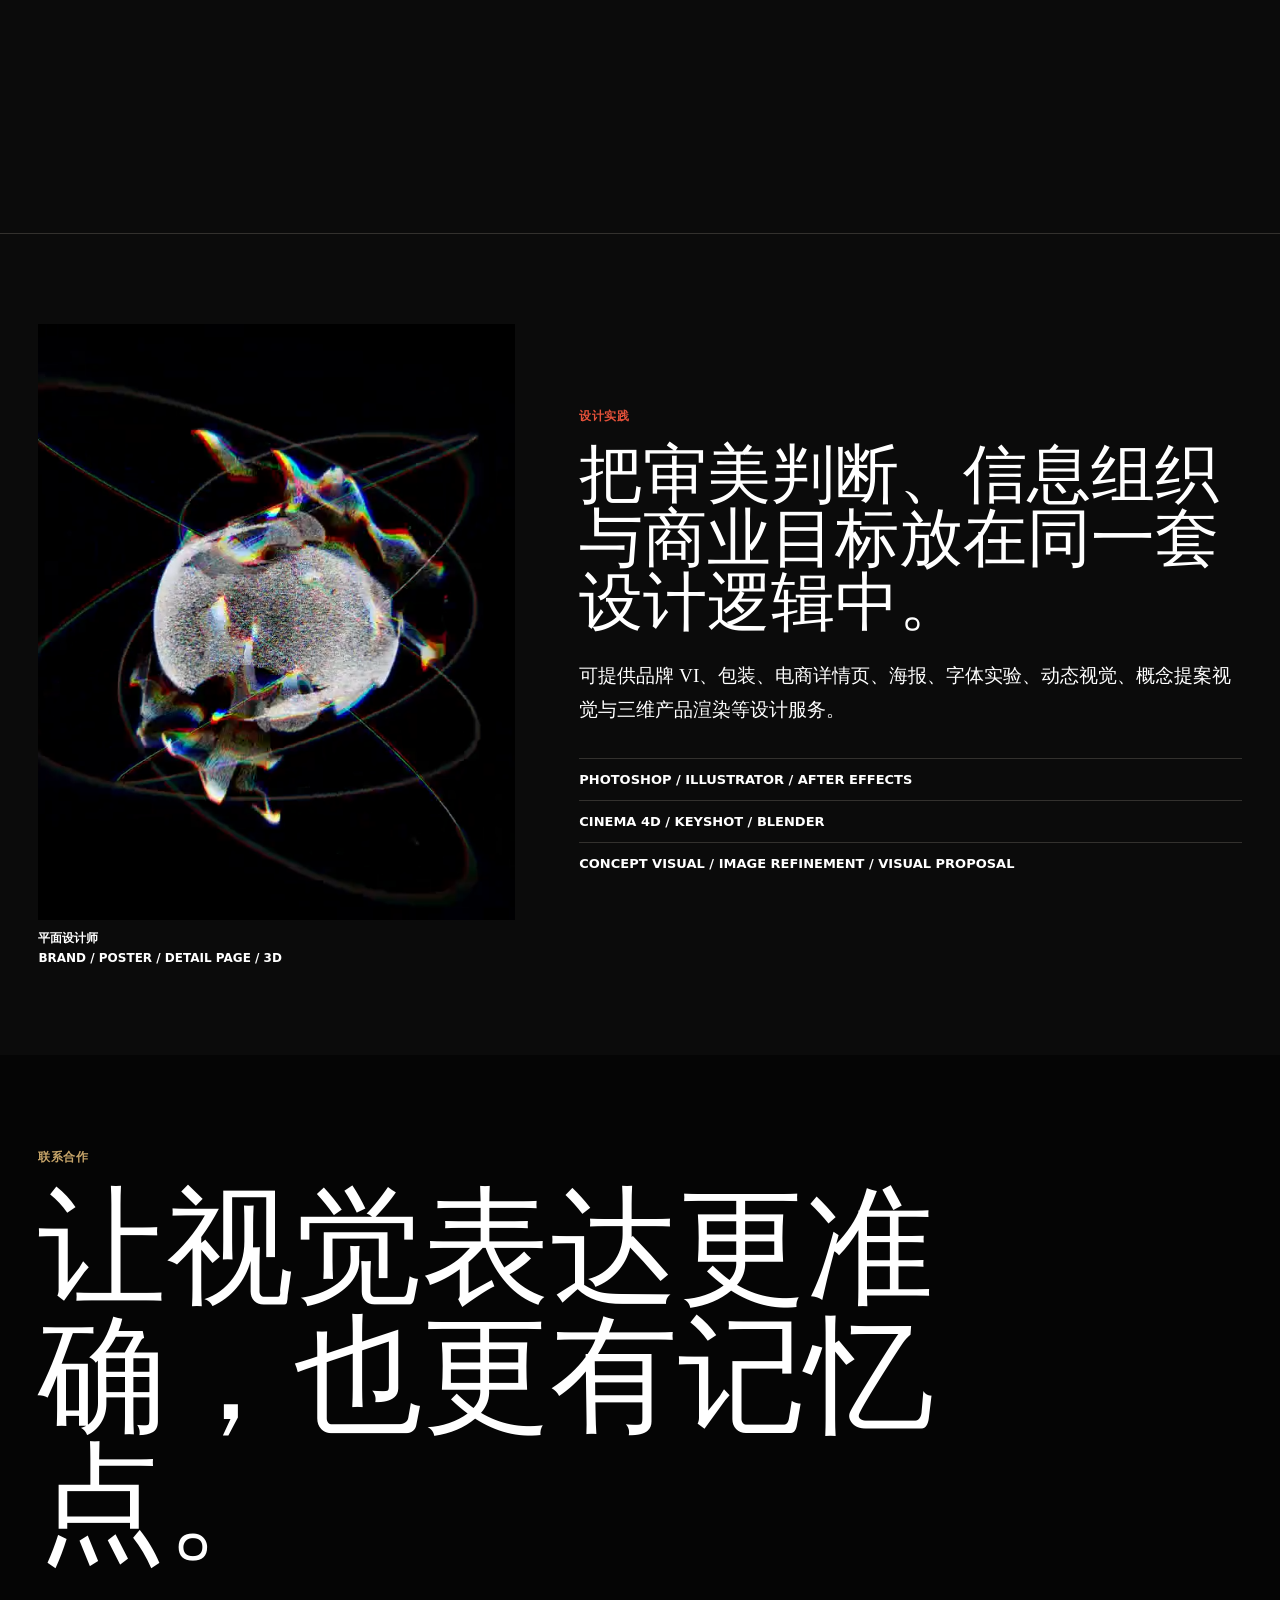
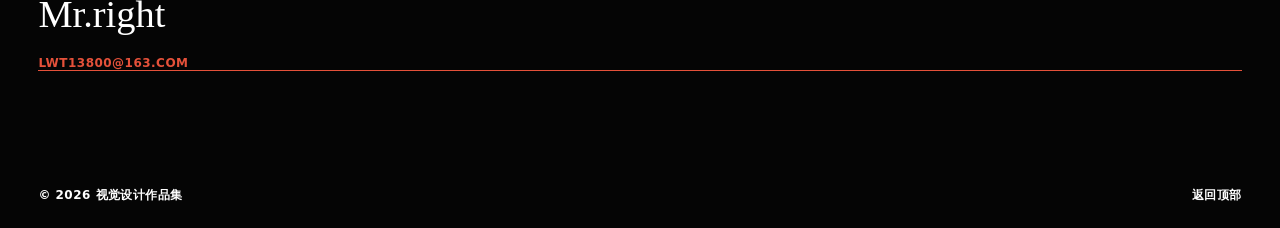
==== commit f07b28f9: "update" ====
--- a/index.html
+++ b/index.html
@@ -278,38 +278,25 @@
         </article>
 
         <article id="ip" class="project-story ip-story" data-chapter="05" data-chapter-title="品牌 IP">
-          <div class="project-text">
-            <div>
+          <a class="ip-entry-card" href="ip-huibao.html" aria-label="进入惠宝 IP 完整案例页">
+            <figure class="ip-entry-visual">
+              <img src="assets/ip/huibao-hero-main.png" alt="惠宝 IP 形象主视觉" />
+            </figure>
+            <div class="ip-entry-copy">
               <span>品牌 IP — 惠宝形象设计</span>
-              <h2>以角色识别为核心，建立可延展、可应用、可传播的品牌形象资产。</h2>
-            </div>
-            <div>
+              <h2>惠州房产服务专属 IP，陪用户把关于家的选择变得更温暖。</h2>
               <p>
-                惠宝案例包含角色设定、姿态延展、应用画面与动态表情。首页以首图建立整体印象，并精选延展细节呈现角色资产的应用潜力。
+                惠宝来自惠州，是对“家”充满热爱的暖心置业搭子。完整案例包含 IP 介绍、角色设定、三视图、表情包与周边延展。
               </p>
-              <a class="inline-link" href="ip-huibao.html">查看完整案例</a>
-            </div>
-          </div>
-          <div class="ip-showcase" aria-label="惠宝品牌 IP 形象静态案例">
-            <a class="ip-preview-card ip-large" href="ip-huibao.html" aria-label="进入惠宝 IP 完整案例页">
-              <figure>
-                <img src="assets/portfolio/ip-huibao/previews/ip-01.jpg" alt="惠宝品牌 IP 形象第 1 张" />
-              </figure>
-              <span>查看完整案例</span>
-            </a>
-            <figure>
-              <img src="assets/portfolio/ip-huibao/previews/ip-04.jpg" alt="惠宝品牌 IP 形象第 4 张" />
-            </figure>
-            <figure>
-              <img src="assets/portfolio/ip-huibao/previews/ip-05.jpg" alt="惠宝品牌 IP 形象第 5 张" />
-            </figure>
-            <figure>
-              <img src="assets/portfolio/ip-huibao/previews/ip-06.jpg" alt="惠宝品牌 IP 形象第 6 张" />
-            </figure>
-            <figure>
-              <img src="assets/portfolio/ip-huibao/previews/ip-07.jpg" alt="惠宝品牌 IP 形象第 7 张" />
-            </figure>
-          </div>
+              <div class="ip-entry-tags" aria-label="惠宝案例内容">
+                <b>主视觉</b>
+                <b>角色设定</b>
+                <b>表情系统</b>
+                <b>周边应用</b>
+              </div>
+              <span class="ip-entry-action">查看完整案例</span>
+            </div>
+          </a>
         </article>
       </section>
 
@@ -465,7 +452,7 @@
             <figcaption>动态视觉</figcaption>
           </figure>
           <figure>
-            <img src="assets/portfolio/ip-huibao/previews/ip-01.jpg" alt="IP 形象设计案例预览" />
+            <img src="assets/ip/huibao-hero-main.png" alt="IP 形象设计案例预览" />
             <figcaption>IP 形象设计</figcaption>
           </figure>
         </div>
--- a/styles.css
+++ b/styles.css
@@ -1034,6 +1034,118 @@
   object-position: center;
 }
 
+.ip-entry-card {
+  display: grid;
+  overflow: hidden;
+  max-width: var(--max);
+  grid-template-columns: minmax(0, 1.3fr) minmax(320px, 0.58fr);
+  align-items: stretch;
+  margin: 0 auto;
+  border: 1px solid rgba(233, 223, 202, 0.22);
+  background:
+    linear-gradient(135deg, rgba(255, 198, 52, 0.1), rgba(255, 255, 255, 0.02)),
+    #13120f;
+  color: #ffffff;
+  box-shadow: 0 34px 100px rgba(0, 0, 0, 0.34);
+}
+
+.ip-entry-visual {
+  display: grid;
+  aspect-ratio: 16 / 9;
+  place-items: stretch;
+  align-self: start;
+  margin: 0;
+  background: transparent;
+  padding: 0;
+}
+
+.ip-entry-visual img {
+  width: 100%;
+  height: auto;
+  object-fit: contain;
+  box-shadow: none;
+  transition:
+    transform 520ms ease,
+    filter 520ms ease;
+}
+
+.ip-entry-card:hover .ip-entry-visual img {
+  transform: scale(1.015);
+  filter: saturate(1.05) contrast(1.03);
+}
+
+.ip-entry-copy {
+  display: flex;
+  flex-direction: column;
+  justify-content: center;
+  padding: clamp(24px, 2.5vw, 40px);
+  background:
+    linear-gradient(180deg, rgba(255, 255, 255, 0.06), transparent 46%),
+    rgba(17, 16, 13, 0.96);
+}
+
+.ip-entry-copy > span:first-child {
+  color: var(--gold);
+  font-family:
+    Inter, ui-sans-serif, system-ui, -apple-system, BlinkMacSystemFont, "Segoe UI",
+    "PingFang SC", "Microsoft YaHei", sans-serif;
+  font-size: 12px;
+  font-weight: 900;
+  letter-spacing: 0.04em;
+  text-transform: uppercase;
+}
+
+.ip-entry-copy h2 {
+  margin: 14px 0 16px;
+  font-size: clamp(30px, 3.2vw, 48px);
+  font-weight: 400;
+  letter-spacing: 0;
+  line-height: 1.02;
+}
+
+.ip-entry-copy p {
+  max-width: 620px;
+  margin: 0;
+  color: rgba(255, 255, 255, 0.78);
+  font-size: clamp(14px, 1.05vw, 17px);
+  line-height: 1.68;
+}
+
+.ip-entry-tags {
+  display: flex;
+  flex-wrap: wrap;
+  gap: 8px;
+  margin-top: 20px;
+}
+
+.ip-entry-tags b {
+  border: 1px solid rgba(255, 255, 255, 0.16);
+  border-radius: 999px;
+  background: rgba(255, 255, 255, 0.06);
+  color: rgba(255, 255, 255, 0.82);
+  font-family:
+    Inter, ui-sans-serif, system-ui, -apple-system, BlinkMacSystemFont, "Segoe UI",
+    "PingFang SC", "Microsoft YaHei", sans-serif;
+  font-size: 12px;
+  font-weight: 800;
+  padding: 9px 12px;
+}
+
+.ip-entry-action {
+  display: inline-flex;
+  align-self: flex-start;
+  margin-top: 24px;
+  border-bottom: 1px solid currentColor;
+  color: var(--accent);
+  font-family:
+    Inter, ui-sans-serif, system-ui, -apple-system, BlinkMacSystemFont, "Segoe UI",
+    "PingFang SC", "Microsoft YaHei", sans-serif;
+  font-size: 12px;
+  font-weight: 900;
+  letter-spacing: 0.04em;
+  text-transform: uppercase;
+}
+
 .brand-case-grid {
   display: grid;
   max-width: var(--max);
@@ -2012,6 +2124,14 @@
     grid-template-columns: repeat(2, minmax(0, 1fr));
   }
 
+  .ip-entry-card {
+    grid-template-columns: 1fr;
+  }
+
+  .ip-entry-visual {
+    align-self: stretch;
+  }
+
   .ip-showcase,
   .brand-case-grid,
   .ip-detail-grid,
@@ -2284,6 +2404,14 @@
   .ip-showcase {
     grid-template-columns: repeat(2, minmax(0, 1fr));
     gap: 10px;
+  }
+
+  .ip-entry-copy {
+    padding: 30px 24px 34px;
+  }
+
+  .ip-entry-copy h2 {
+    font-size: clamp(34px, 12vw, 54px);
   }
 
   .ip-showcase .ip-large {
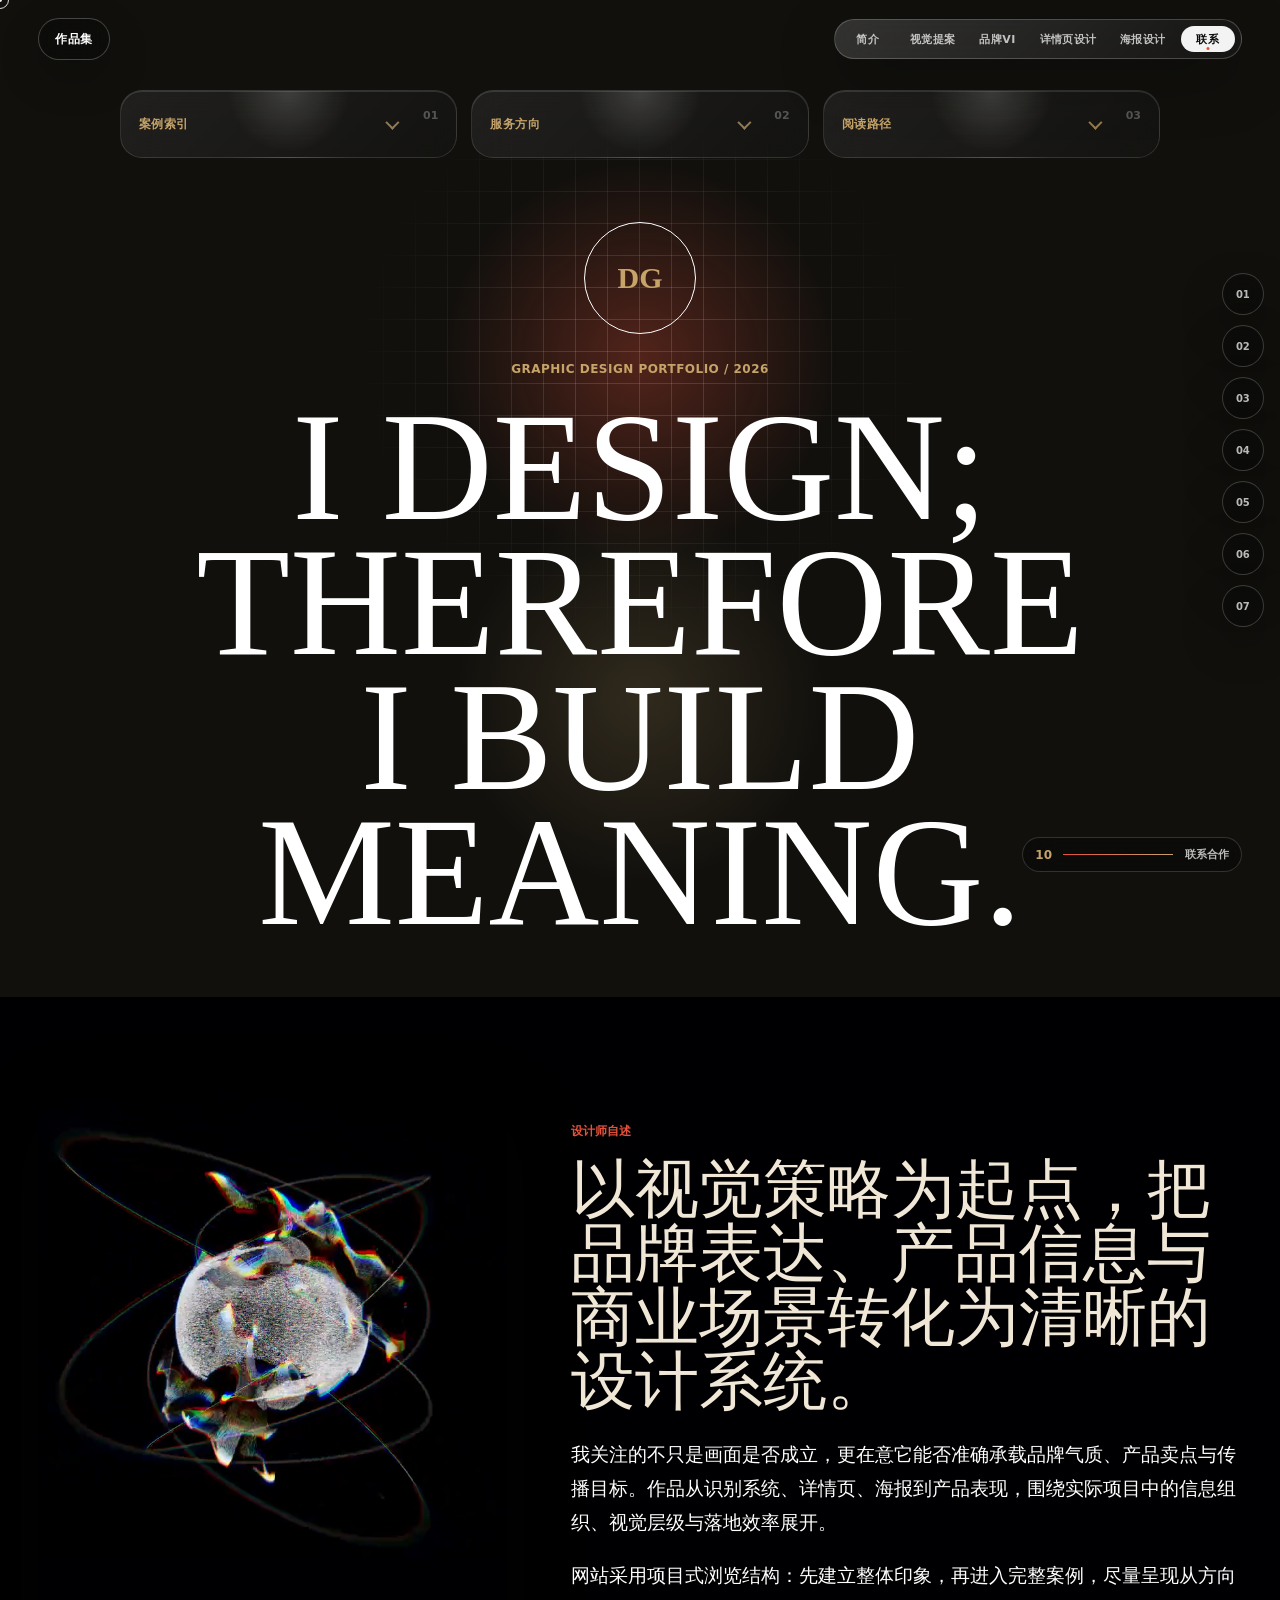
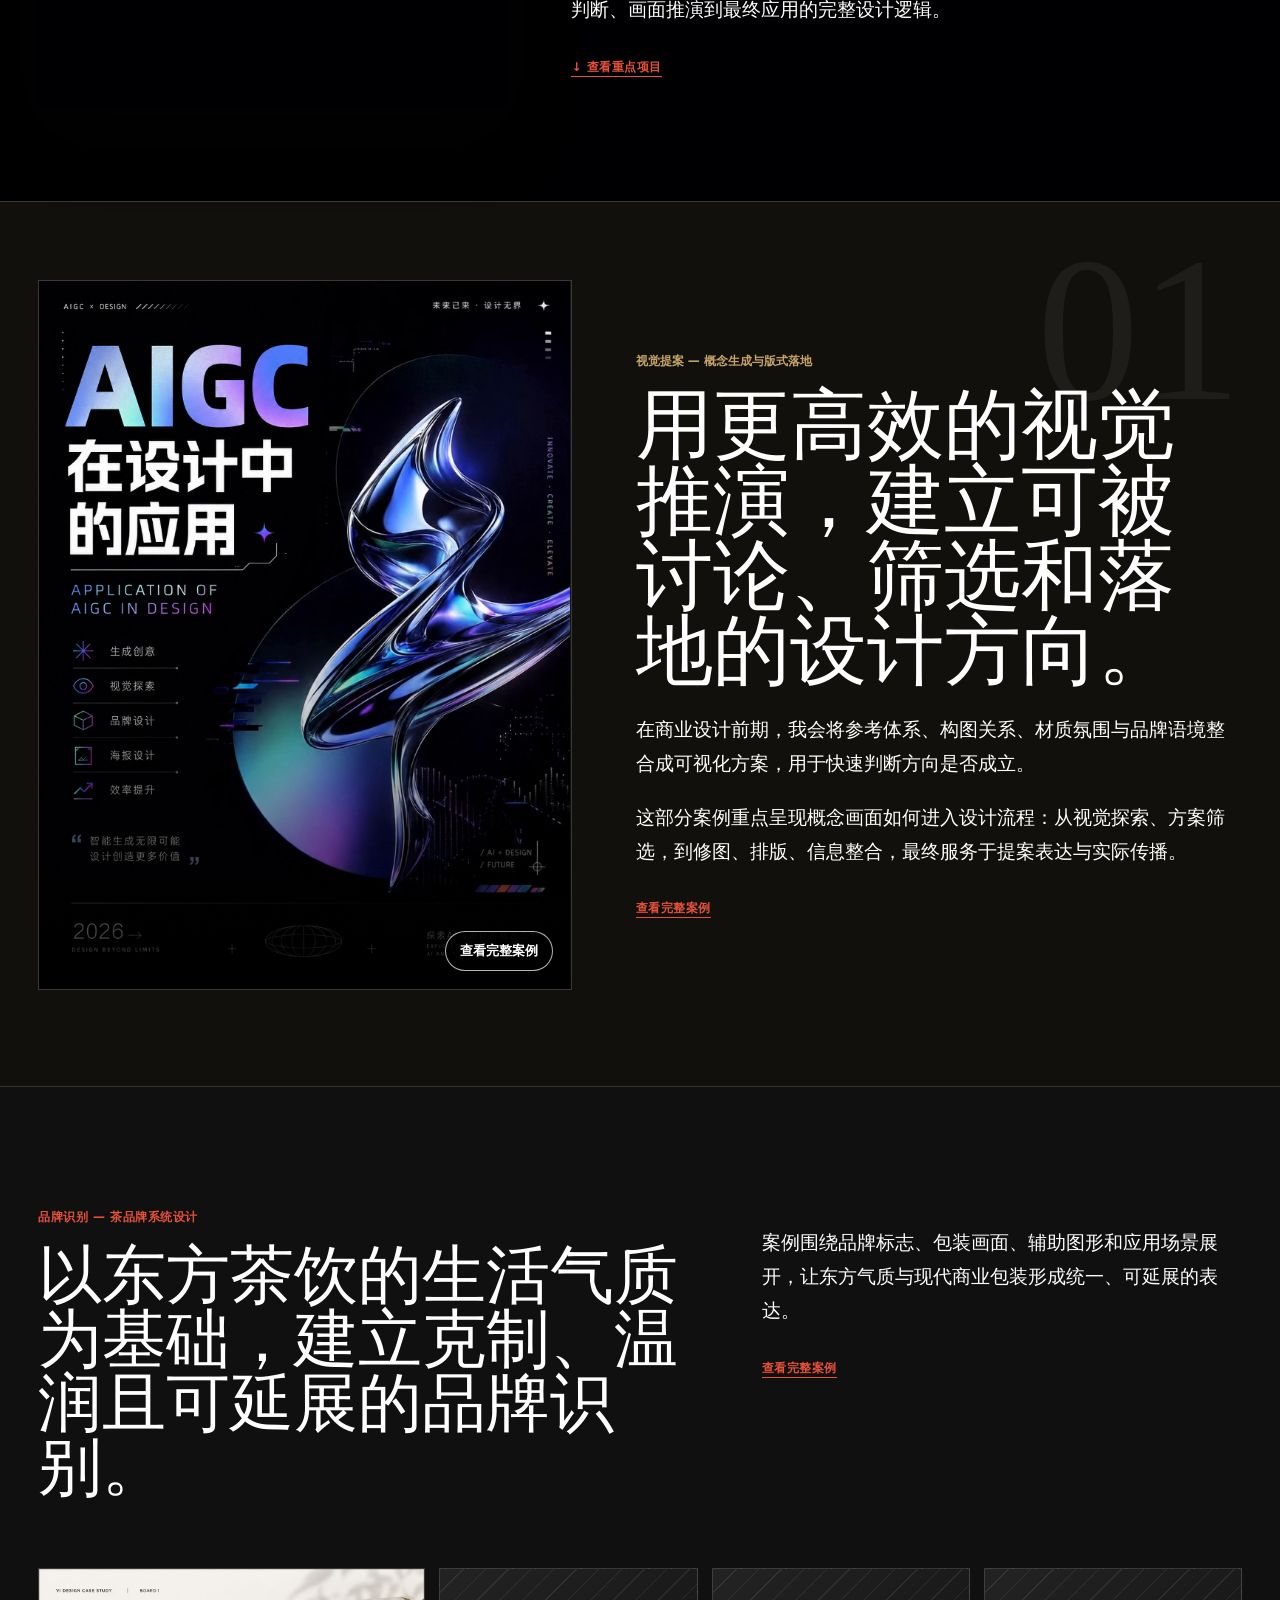
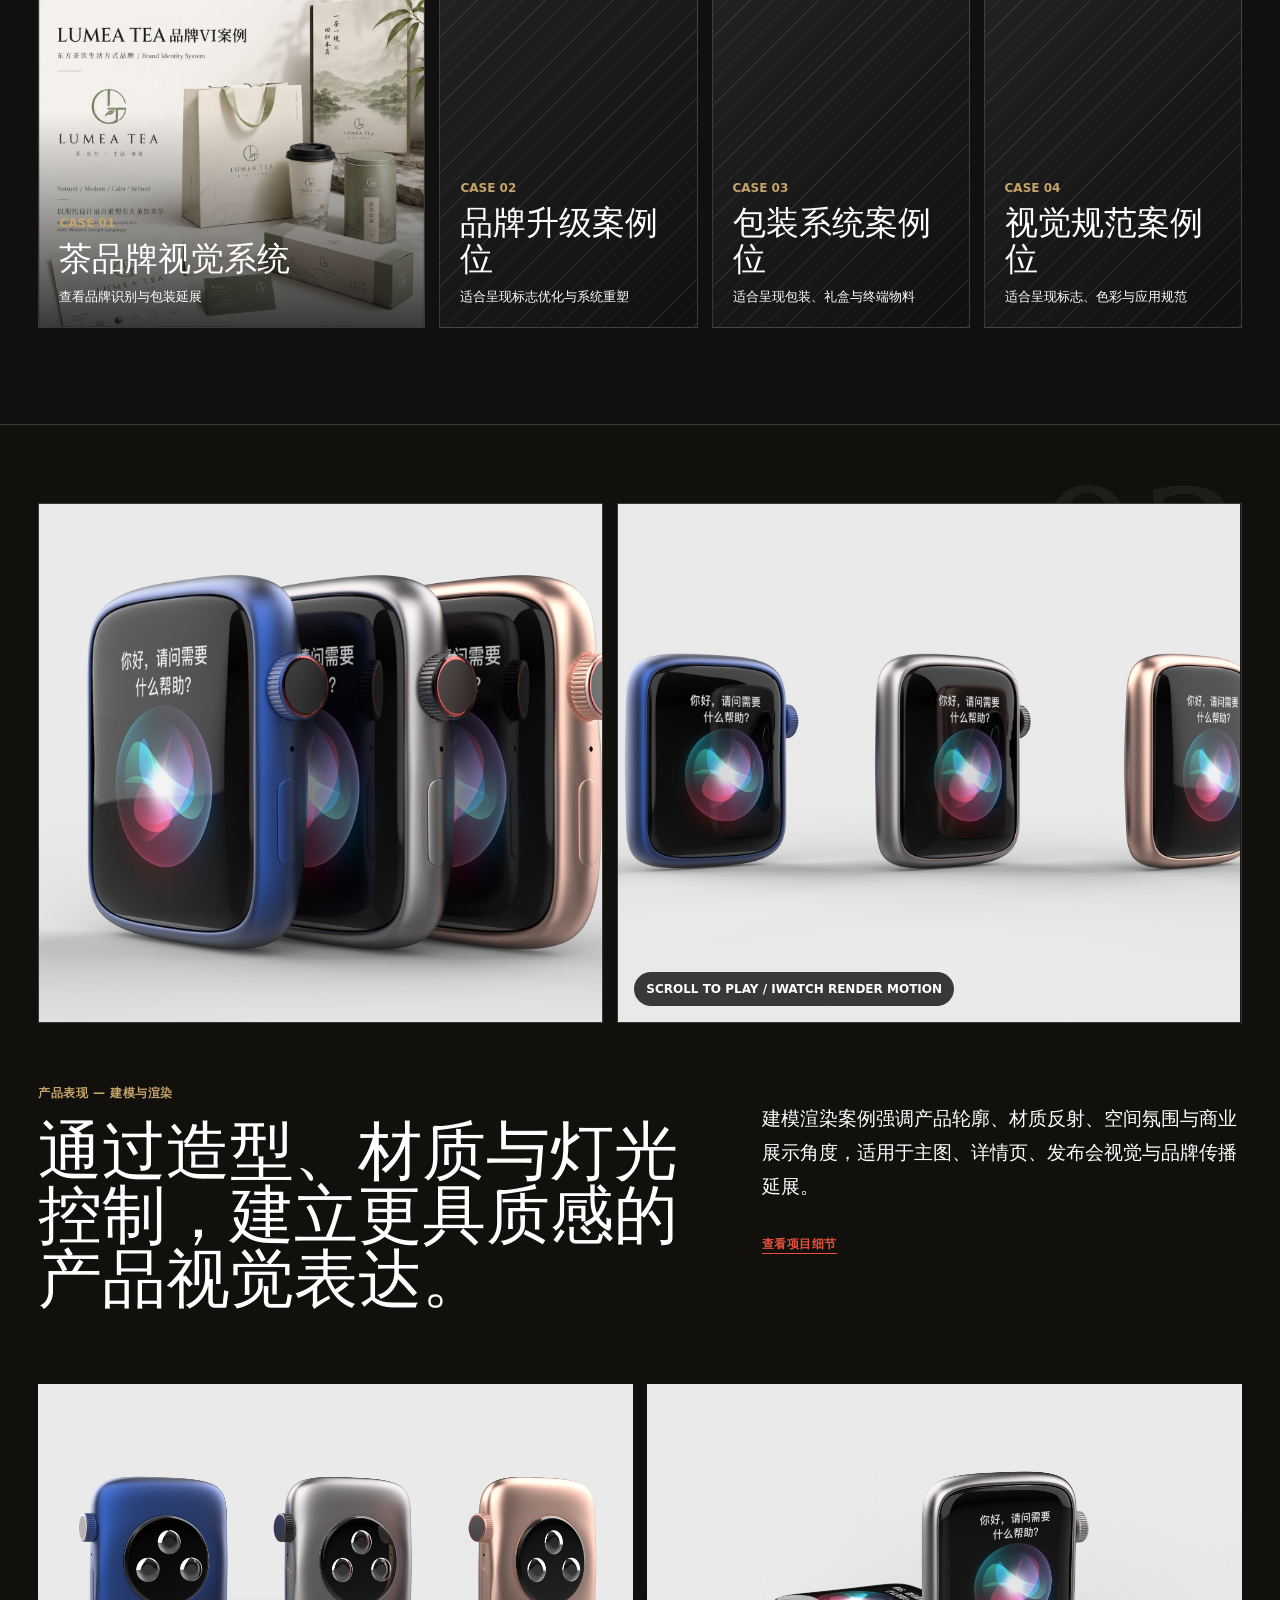
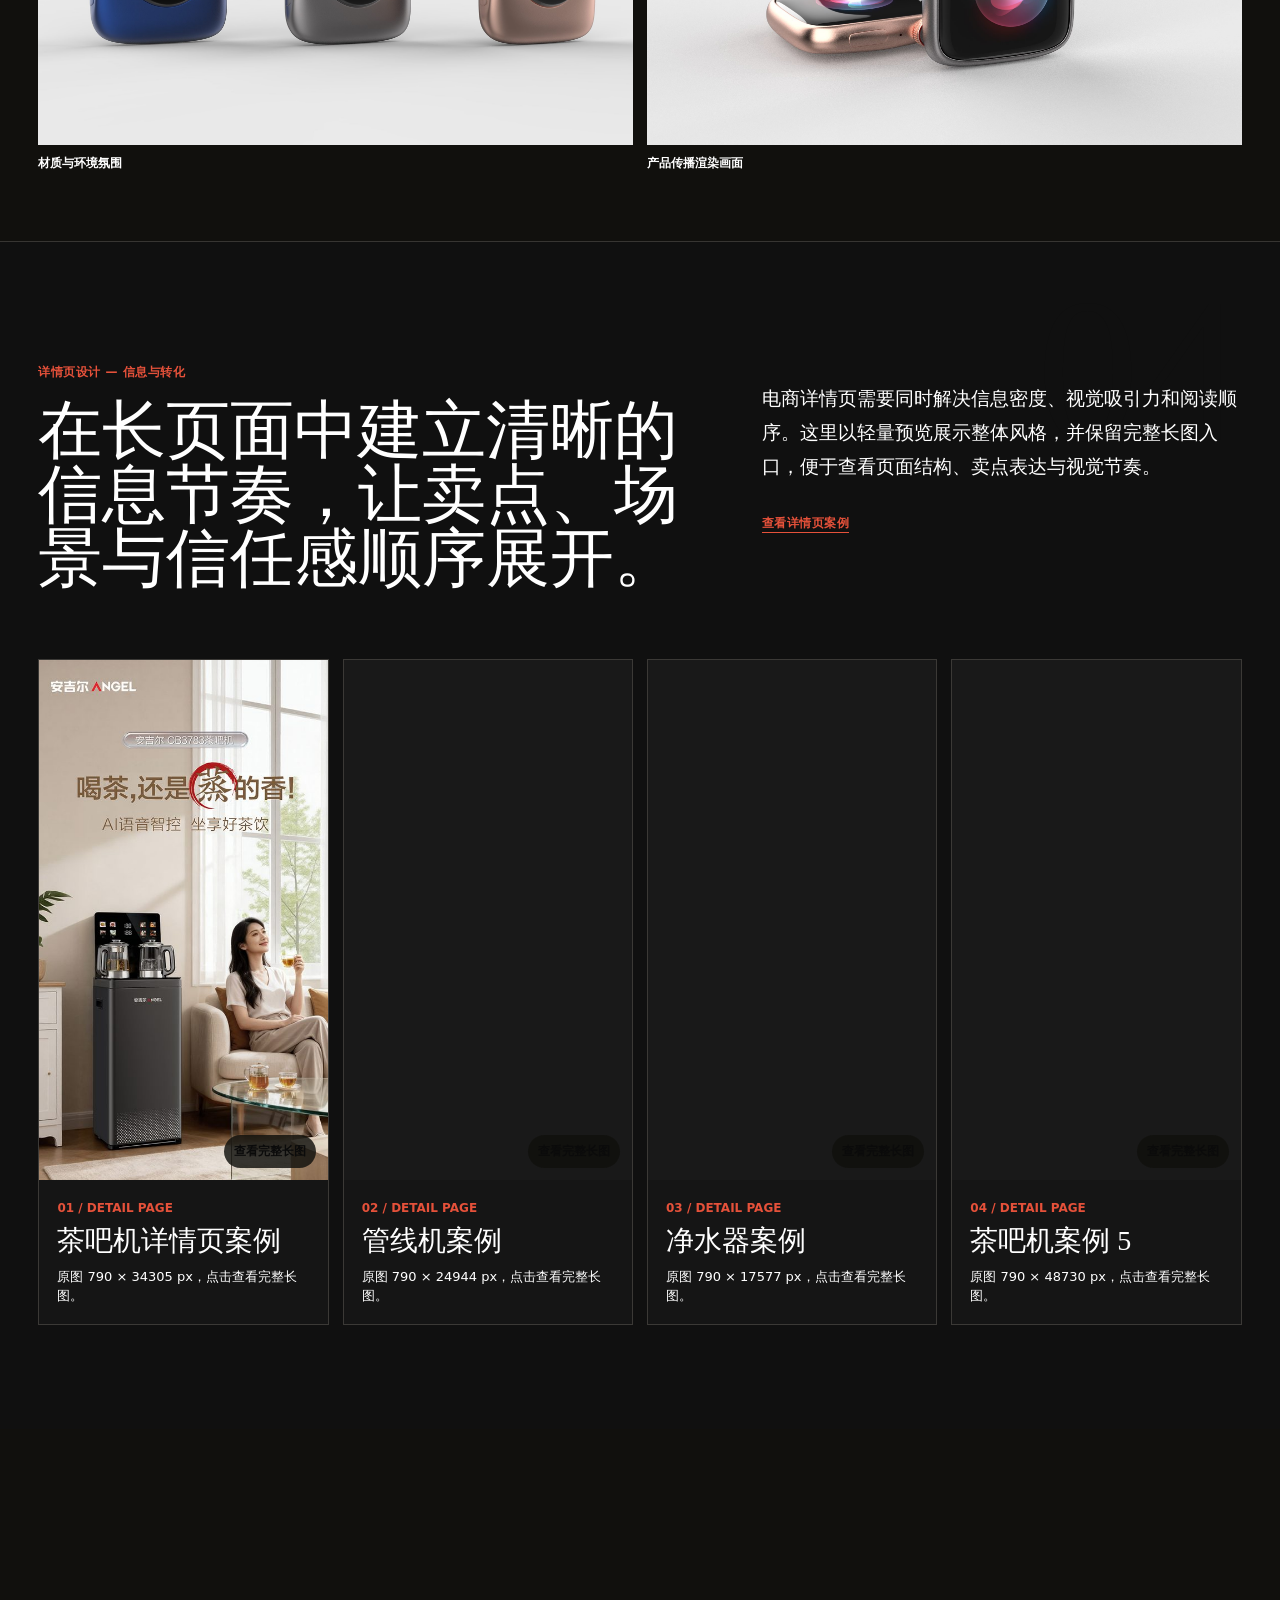
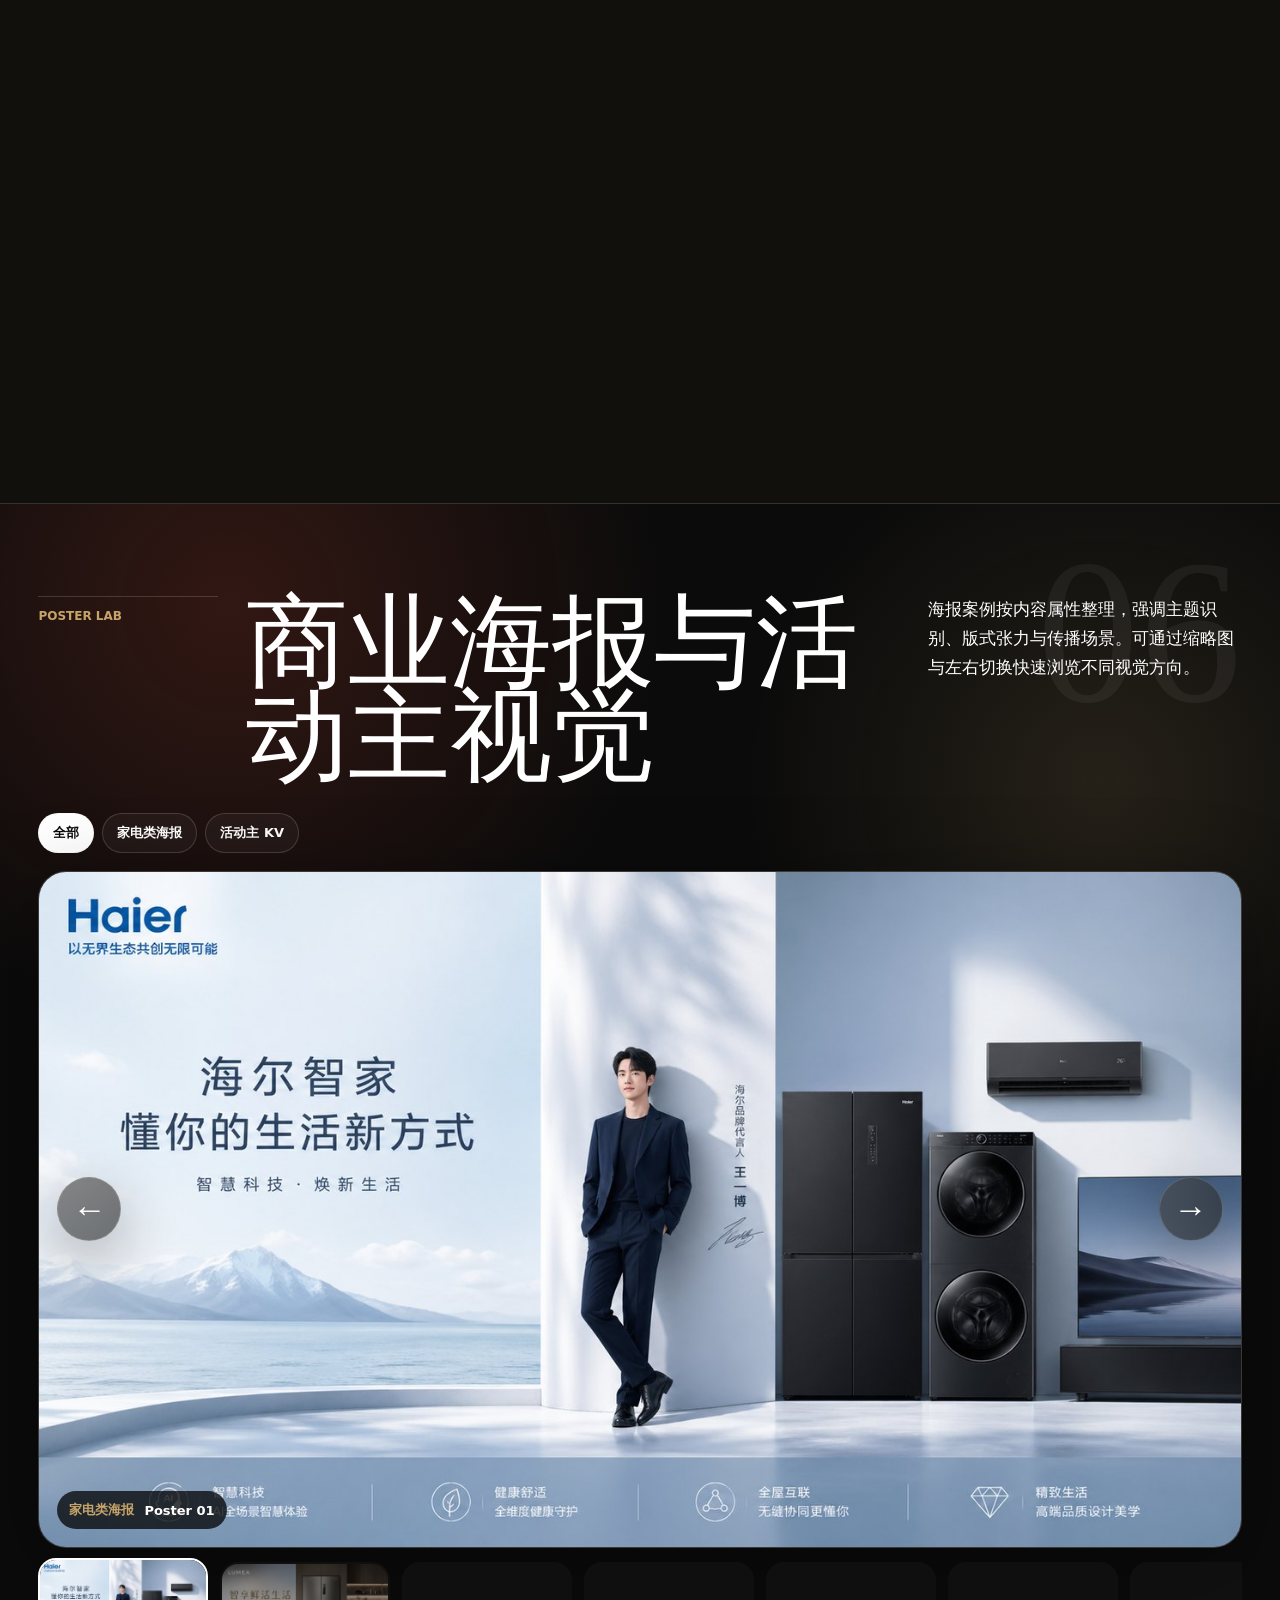
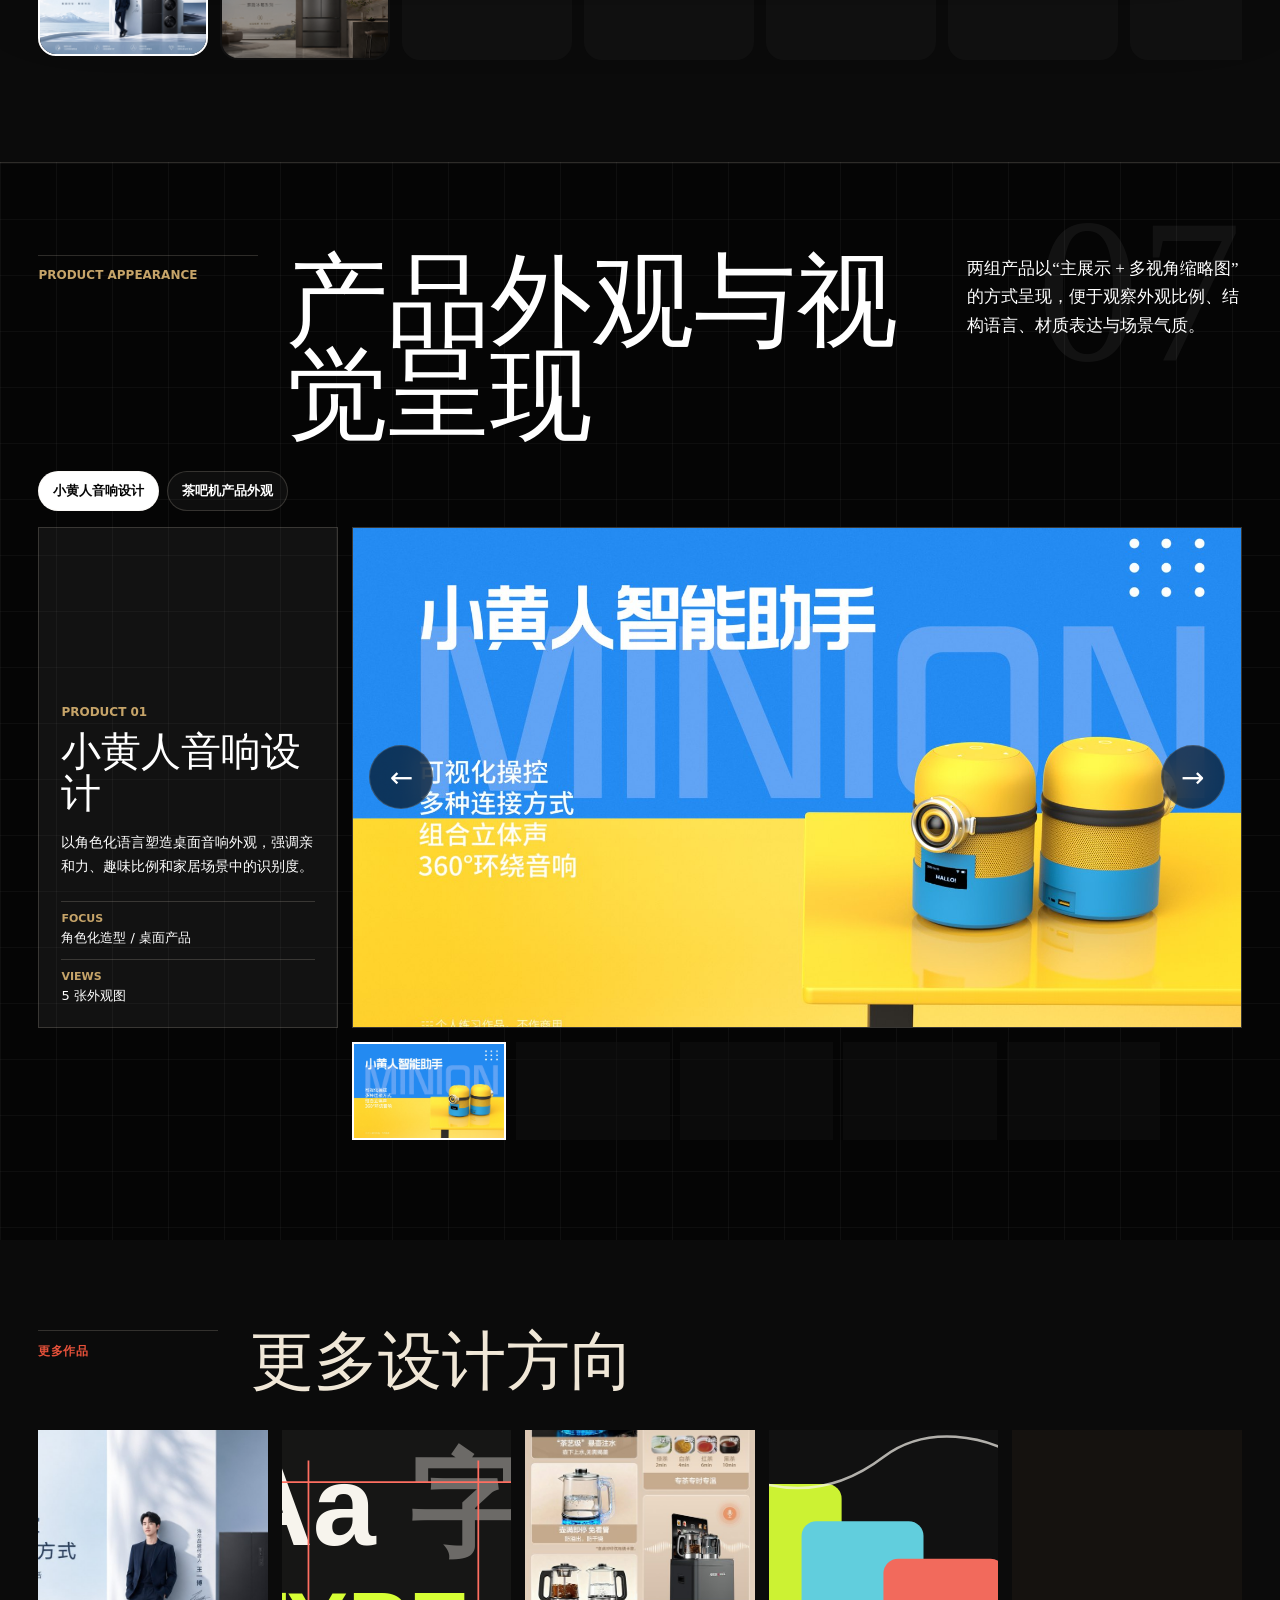
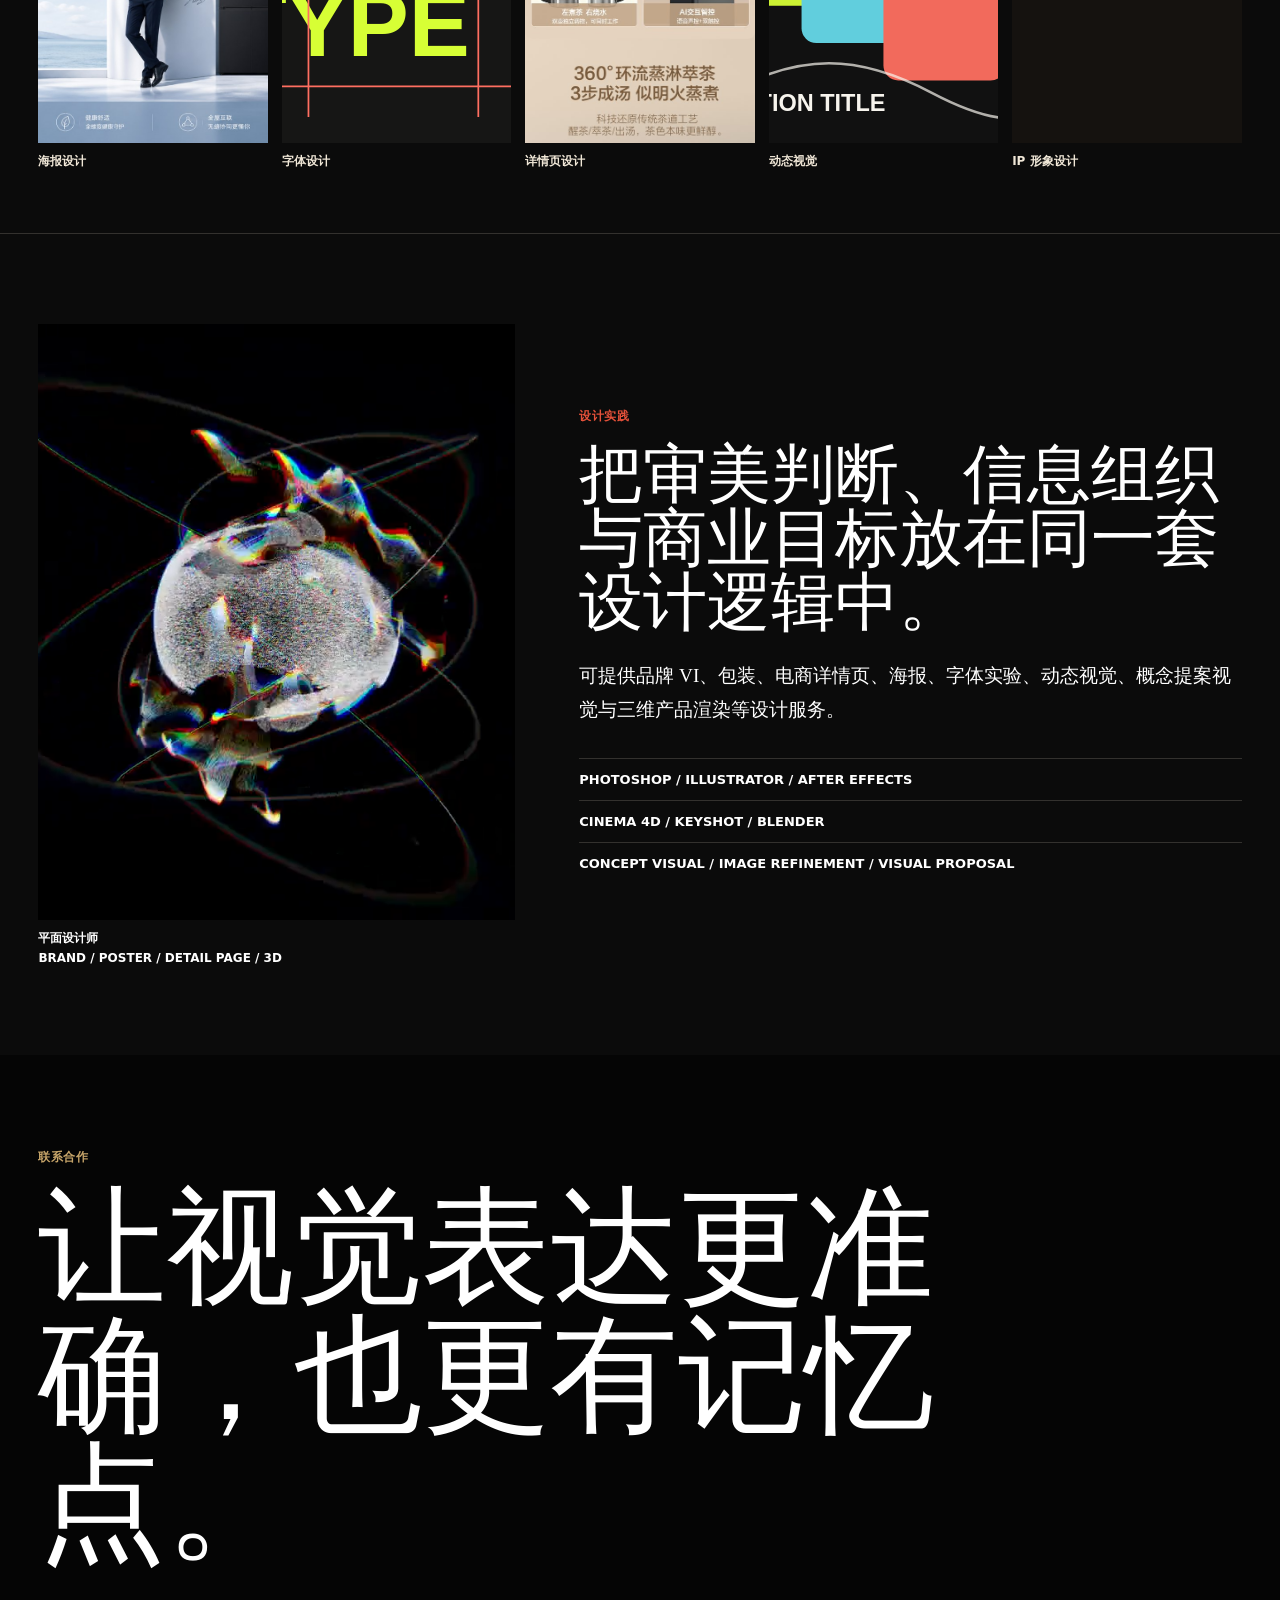
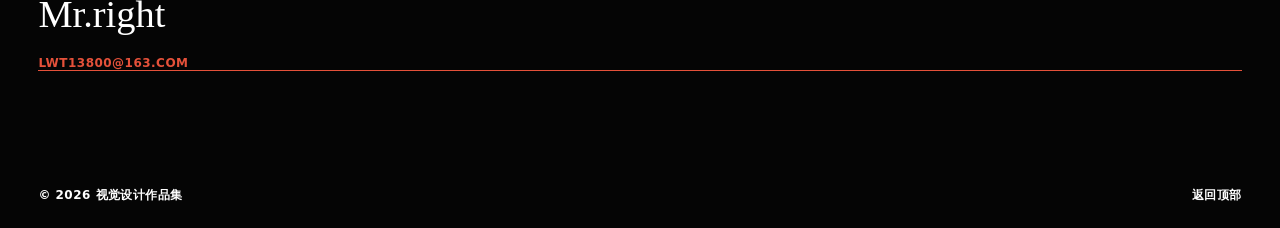
==== commit 5dadce6d: "update" ====
--- a/index.html
+++ b/index.html
@@ -8,7 +8,7 @@
       name="description"
       content="平面设计师作品集，呈现品牌识别、商业海报、电商详情页、产品渲染、动态视觉与概念提案视觉等设计案例。"
     />
-    <link rel="stylesheet" href="styles.css?v=creative-browse-01" />
+    <link rel="stylesheet" href="styles.css?v=performance-01" />
   </head>
   <body>
     <header class="site-header">
@@ -74,11 +74,11 @@
         <figure class="intro-image">
           <video
             class="auto-video"
-            src="assets/portfolio/intro-video/buildResponder.mp4"
+            data-src="assets/portfolio/intro-video/buildResponder.mp4"
             muted
             loop
             playsinline
-            preload="metadata"
+            preload="none"
             poster="assets/portfolio/intro-video/videoframe_4962.png"
             aria-label="设计师自述介绍视频"
           ></video>
@@ -103,11 +103,11 @@
               <figure>
                 <video
                   class="auto-video"
-                  src="assets/portfolio/aigc-design/aigc-cover-video.mp4"
+                  data-src="assets/portfolio/aigc-design/aigc-cover-video.mp4"
                   muted
                   loop
                   playsinline
-                  preload="metadata"
+                  preload="none"
                   poster="assets/portfolio/aigc-design/aigc-cover-video-first-frame.png"
                   aria-label="概念视觉提案案例封面视频"
                 ></video>
@@ -144,7 +144,7 @@
           <div class="brand-case-grid" aria-label="品牌 VI 案例列表">
             <a class="brand-case-card brand-case-featured" href="brand-vi-tea.html">
               <figure>
-                <img src="assets/portfolio/brand-vi-tea/1.png" alt="茶品牌 VI 案例封面" />
+                <img loading="lazy" decoding="async" src="assets/optimized/brand-vi-tea-1.jpg" alt="茶品牌 VI 案例封面" />
               </figure>
               <div>
                 <span>Case 01</span>
@@ -173,17 +173,17 @@
         <article id="render" class="project-story" data-chapter="03" data-chapter-title="产品渲染">
           <div class="render-split">
             <figure class="render-cover">
-              <img src="assets/portfolio/render-3d/1.png" alt="建模渲染案例第 1 张" />
+              <img loading="lazy" decoding="async" src="assets/optimized/render-3d-1.jpg" alt="建模渲染案例第 1 张" />
             </figure>
             <div class="render-video-card">
               <video
                 class="auto-video"
-                src="assets/portfolio/render-3d/4d66dc93b73f4bb7a73c12c6c246b094.mp4"
+                data-src="assets/portfolio/render-3d/4d66dc93b73f4bb7a73c12c6c246b094.mp4"
                 muted
                 loop
                 playsinline
-                preload="metadata"
-                poster="assets/portfolio/render-3d/2.png"
+                preload="none"
+                poster="assets/optimized/render-3d-2.jpg"
               ></video>
               <span>Scroll to play / iWatch render motion</span>
             </div>
@@ -202,11 +202,11 @@
           </div>
           <div id="render-details" class="detail-grid detail-grid-landscape">
             <figure>
-              <img src="assets/portfolio/render-3d/4.png" alt="建模渲染案例第 4 张" />
+              <img loading="lazy" decoding="async" src="assets/optimized/render-3d-4.jpg" alt="建模渲染案例第 4 张" />
               <figcaption>材质与环境氛围</figcaption>
             </figure>
             <figure>
-              <img src="assets/portfolio/render-3d/5.png" alt="建模渲染案例第 5 张" />
+              <img loading="lazy" decoding="async" src="assets/optimized/render-3d-5.jpg" alt="建模渲染案例第 5 张" />
               <figcaption>产品传播渲染画面</figcaption>
             </figure>
           </div>
@@ -229,7 +229,7 @@
             <article class="long-page-card">
               <a href="assets/portfolio/detail-pages/茶吧机详情页案例1.png" target="_blank" rel="noreferrer">
                 <figure>
-                  <img src="assets/portfolio/detail-pages/previews/茶吧机详情页案例1.jpg" alt="茶吧机详情页案例预览" />
+                  <img loading="lazy" decoding="async" src="assets/portfolio/detail-pages/previews/茶吧机详情页案例1.jpg" alt="茶吧机详情页案例预览" />
                 </figure>
                 <div>
                   <span>01 / Detail Page</span>
@@ -241,7 +241,7 @@
             <article class="long-page-card">
               <a href="assets/portfolio/detail-pages/管线机案例2.png" target="_blank" rel="noreferrer">
                 <figure>
-                  <img src="assets/portfolio/detail-pages/previews/管线机案例2.jpg" alt="管线机详情页案例预览" />
+                  <img loading="lazy" decoding="async" src="assets/portfolio/detail-pages/previews/管线机案例2.jpg" alt="管线机详情页案例预览" />
                 </figure>
                 <div>
                   <span>02 / Detail Page</span>
@@ -253,7 +253,7 @@
             <article class="long-page-card">
               <a href="assets/portfolio/detail-pages/净水器案例3.png" target="_blank" rel="noreferrer">
                 <figure>
-                  <img src="assets/portfolio/detail-pages/previews/净水器案例3.jpg" alt="净水器详情页案例预览" />
+                  <img loading="lazy" decoding="async" src="assets/portfolio/detail-pages/previews/净水器案例3.jpg" alt="净水器详情页案例预览" />
                 </figure>
                 <div>
                   <span>03 / Detail Page</span>
@@ -265,7 +265,7 @@
             <article class="long-page-card">
               <a href="assets/portfolio/detail-pages/茶吧机案例5.png" target="_blank" rel="noreferrer">
                 <figure>
-                  <img src="assets/portfolio/detail-pages/previews/茶吧机案例5.jpg" alt="茶吧机详情页案例 5 预览" />
+                  <img loading="lazy" decoding="async" src="assets/portfolio/detail-pages/previews/茶吧机案例5.jpg" alt="茶吧机详情页案例 5 预览" />
                 </figure>
                 <div>
                   <span>04 / Detail Page</span>
@@ -280,7 +280,7 @@
         <article id="ip" class="project-story ip-story" data-chapter="05" data-chapter-title="品牌 IP">
           <a class="ip-entry-card" href="ip-huibao.html" aria-label="进入惠宝 IP 完整案例页">
             <figure class="ip-entry-visual">
-              <img src="assets/ip/huibao-hero-main.png" alt="惠宝 IP 形象主视觉" />
+              <img loading="lazy" decoding="async" src="assets/optimized/huibao-hero-main.jpg" alt="惠宝 IP 形象主视觉" />
             </figure>
             <div class="ip-entry-copy">
               <span>品牌 IP — 惠宝形象设计</span>
@@ -315,7 +315,7 @@
         </div>
         <div class="poster-viewer">
           <figure class="poster-stage">
-            <img id="poster-stage-image" src="assets/portfolio/posters/appliance/previews/appliance-01.jpg" alt="海报案例大图预览" />
+            <img id="poster-stage-image" loading="lazy" decoding="async" src="assets/portfolio/posters/appliance/previews/appliance-01.jpg" alt="海报案例大图预览" />
             <figcaption>
               <span id="poster-stage-category">家电类海报</span>
               <strong id="poster-stage-title">Poster 01</strong>
@@ -327,25 +327,25 @@
           </figure>
           <div class="poster-rail" aria-label="海报缩略图">
             <button class="poster-thumb is-active" type="button" data-category="appliance" data-title="Poster 01" data-src="assets/portfolio/posters/appliance/previews/appliance-01.jpg">
-              <img src="assets/portfolio/posters/appliance/previews/appliance-01.jpg" alt="家电类海报 1" />
+              <img loading="lazy" decoding="async" src="assets/portfolio/posters/appliance/previews/appliance-01.jpg" alt="家电类海报 1" />
             </button>
             <button class="poster-thumb" type="button" data-category="appliance" data-title="Poster 02" data-src="assets/portfolio/posters/appliance/previews/appliance-02.jpg">
-              <img src="assets/portfolio/posters/appliance/previews/appliance-02.jpg" alt="家电类海报 2" />
+              <img loading="lazy" decoding="async" src="assets/portfolio/posters/appliance/previews/appliance-02.jpg" alt="家电类海报 2" />
             </button>
             <button class="poster-thumb" type="button" data-category="appliance" data-title="Poster 03" data-src="assets/portfolio/posters/appliance/previews/appliance-03.jpg">
-              <img src="assets/portfolio/posters/appliance/previews/appliance-03.jpg" alt="家电类海报 3" />
+              <img loading="lazy" decoding="async" src="assets/portfolio/posters/appliance/previews/appliance-03.jpg" alt="家电类海报 3" />
             </button>
             <button class="poster-thumb" type="button" data-category="appliance" data-title="Poster 04" data-src="assets/portfolio/posters/appliance/previews/appliance-05.jpg">
-              <img src="assets/portfolio/posters/appliance/previews/appliance-05.jpg" alt="家电类海报 4" />
+              <img loading="lazy" decoding="async" src="assets/portfolio/posters/appliance/previews/appliance-05.jpg" alt="家电类海报 4" />
             </button>
             <button class="poster-thumb" type="button" data-category="appliance" data-title="Poster 05" data-src="assets/portfolio/posters/appliance/previews/appliance-06.jpg">
-              <img src="assets/portfolio/posters/appliance/previews/appliance-06.jpg" alt="家电类海报 5" />
+              <img loading="lazy" decoding="async" src="assets/portfolio/posters/appliance/previews/appliance-06.jpg" alt="家电类海报 5" />
             </button>
             <button class="poster-thumb" type="button" data-category="appliance" data-title="Poster 06" data-src="assets/portfolio/posters/appliance/previews/portfolio-poster-07.png">
-              <img src="assets/portfolio/posters/appliance/previews/portfolio-poster-07.png" alt="家电类海报 6" />
+              <img loading="lazy" decoding="async" src="assets/portfolio/posters/appliance/previews/portfolio-poster-07.png" alt="家电类海报 6" />
             </button>
             <button class="poster-thumb" type="button" data-category="appliance" data-title="Poster 07" data-src="assets/portfolio/posters/appliance/previews/portfolio-poster-08.png">
-              <img src="assets/portfolio/posters/appliance/previews/portfolio-poster-08.png" alt="家电类海报 7" />
+              <img loading="lazy" decoding="async" src="assets/portfolio/posters/appliance/previews/portfolio-poster-08.png" alt="家电类海报 7" />
             </button>
           </div>
         </div>
@@ -384,46 +384,46 @@
           <div class="product-stage-wrap">
             <button class="product-arrow product-prev" type="button" data-product-prev aria-label="上一张产品图">←</button>
             <figure class="product-stage">
-              <img id="product-stage-image" src="assets/portfolio/product-design/speaker/previews/speaker-01.jpg" alt="小黄人音响设计外观图" />
+              <img id="product-stage-image" loading="lazy" decoding="async" src="assets/portfolio/product-design/speaker/previews/speaker-01.jpg" alt="小黄人音响设计外观图" />
             </figure>
             <button class="product-arrow product-next" type="button" data-product-next aria-label="下一张产品图">→</button>
           </div>
           <div class="product-thumbs" aria-label="产品外观缩略图">
             <button class="product-thumb is-active" type="button" data-product="speaker" data-index="0" data-src="assets/portfolio/product-design/speaker/previews/speaker-01.jpg">
-              <img src="assets/portfolio/product-design/speaker/previews/speaker-01.jpg" alt="小黄人音响外观图 1" />
+              <img loading="lazy" decoding="async" src="assets/portfolio/product-design/speaker/previews/speaker-01.jpg" alt="小黄人音响外观图 1" />
             </button>
             <button class="product-thumb" type="button" data-product="speaker" data-index="1" data-src="assets/portfolio/product-design/speaker/previews/speaker-02.jpg">
-              <img src="assets/portfolio/product-design/speaker/previews/speaker-02.jpg" alt="小黄人音响外观图 2" />
+              <img loading="lazy" decoding="async" src="assets/portfolio/product-design/speaker/previews/speaker-02.jpg" alt="小黄人音响外观图 2" />
             </button>
             <button class="product-thumb" type="button" data-product="speaker" data-index="2" data-src="assets/portfolio/product-design/speaker/previews/speaker-03.jpg">
-              <img src="assets/portfolio/product-design/speaker/previews/speaker-03.jpg" alt="小黄人音响外观图 3" />
+              <img loading="lazy" decoding="async" src="assets/portfolio/product-design/speaker/previews/speaker-03.jpg" alt="小黄人音响外观图 3" />
             </button>
             <button class="product-thumb" type="button" data-product="speaker" data-index="3" data-src="assets/portfolio/product-design/speaker/previews/speaker-04.jpg">
-              <img src="assets/portfolio/product-design/speaker/previews/speaker-04.jpg" alt="小黄人音响外观图 4" />
+              <img loading="lazy" decoding="async" src="assets/portfolio/product-design/speaker/previews/speaker-04.jpg" alt="小黄人音响外观图 4" />
             </button>
             <button class="product-thumb" type="button" data-product="speaker" data-index="4" data-src="assets/portfolio/product-design/speaker/previews/speaker-05.jpg">
-              <img src="assets/portfolio/product-design/speaker/previews/speaker-05.jpg" alt="小黄人音响外观图 5" />
+              <img loading="lazy" decoding="async" src="assets/portfolio/product-design/speaker/previews/speaker-05.jpg" alt="小黄人音响外观图 5" />
             </button>
             <button class="product-thumb is-hidden" type="button" data-product="tea-machine" data-index="0" data-src="assets/portfolio/product-design/tea-machine/previews/tea-machine-01.jpg">
-              <img src="assets/portfolio/product-design/tea-machine/previews/tea-machine-01.jpg" alt="茶吧机产品外观图 1" />
+              <img loading="lazy" decoding="async" src="assets/portfolio/product-design/tea-machine/previews/tea-machine-01.jpg" alt="茶吧机产品外观图 1" />
             </button>
             <button class="product-thumb is-hidden" type="button" data-product="tea-machine" data-index="1" data-src="assets/portfolio/product-design/tea-machine/previews/tea-machine-02.jpg">
-              <img src="assets/portfolio/product-design/tea-machine/previews/tea-machine-02.jpg" alt="茶吧机产品外观图 2" />
+              <img loading="lazy" decoding="async" src="assets/portfolio/product-design/tea-machine/previews/tea-machine-02.jpg" alt="茶吧机产品外观图 2" />
             </button>
             <button class="product-thumb is-hidden" type="button" data-product="tea-machine" data-index="2" data-src="assets/portfolio/product-design/tea-machine/previews/tea-machine-03.jpg">
-              <img src="assets/portfolio/product-design/tea-machine/previews/tea-machine-03.jpg" alt="茶吧机产品外观图 3" />
+              <img loading="lazy" decoding="async" src="assets/portfolio/product-design/tea-machine/previews/tea-machine-03.jpg" alt="茶吧机产品外观图 3" />
             </button>
             <button class="product-thumb is-hidden" type="button" data-product="tea-machine" data-index="3" data-src="assets/portfolio/product-design/tea-machine/previews/tea-machine-04.jpg">
-              <img src="assets/portfolio/product-design/tea-machine/previews/tea-machine-04.jpg" alt="茶吧机产品外观图 4" />
+              <img loading="lazy" decoding="async" src="assets/portfolio/product-design/tea-machine/previews/tea-machine-04.jpg" alt="茶吧机产品外观图 4" />
             </button>
             <button class="product-thumb is-hidden" type="button" data-product="tea-machine" data-index="4" data-src="assets/portfolio/product-design/tea-machine/previews/tea-machine-05.jpg">
-              <img src="assets/portfolio/product-design/tea-machine/previews/tea-machine-05.jpg" alt="茶吧机产品外观图 5" />
+              <img loading="lazy" decoding="async" src="assets/portfolio/product-design/tea-machine/previews/tea-machine-05.jpg" alt="茶吧机产品外观图 5" />
             </button>
             <button class="product-thumb is-hidden" type="button" data-product="tea-machine" data-index="5" data-src="assets/portfolio/product-design/tea-machine/previews/tea-machine-06.jpg">
-              <img src="assets/portfolio/product-design/tea-machine/previews/tea-machine-06.jpg" alt="茶吧机产品外观图 6" />
+              <img loading="lazy" decoding="async" src="assets/portfolio/product-design/tea-machine/previews/tea-machine-06.jpg" alt="茶吧机产品外观图 6" />
             </button>
             <button class="product-thumb is-hidden" type="button" data-product="tea-machine" data-index="6" data-src="assets/portfolio/product-design/tea-machine/previews/tea-machine-07.jpg">
-              <img src="assets/portfolio/product-design/tea-machine/previews/tea-machine-07.jpg" alt="茶吧机产品外观图 7" />
+              <img loading="lazy" decoding="async" src="assets/portfolio/product-design/tea-machine/previews/tea-machine-07.jpg" alt="茶吧机产品外观图 7" />
             </button>
           </div>
         </div>
@@ -436,23 +436,23 @@
         </div>
         <div class="artifact-grid">
           <figure>
-            <img src="assets/portfolio/posters/appliance/previews/appliance-01.jpg" alt="海报设计案例预览" />
+            <img loading="lazy" decoding="async" src="assets/portfolio/posters/appliance/previews/appliance-01.jpg" alt="海报设计案例预览" />
             <figcaption>海报设计</figcaption>
           </figure>
           <figure>
-            <img src="assets/work-type.svg" alt="字体设计示例" />
+            <img loading="lazy" decoding="async" src="assets/work-type.svg" alt="字体设计示例" />
             <figcaption>字体设计</figcaption>
           </figure>
           <figure>
-            <img src="assets/portfolio/detail-pages/previews/茶吧机详情页案例1.jpg" alt="详情页设计案例预览" />
+            <img loading="lazy" decoding="async" src="assets/portfolio/detail-pages/previews/茶吧机详情页案例1.jpg" alt="详情页设计案例预览" />
             <figcaption>详情页设计</figcaption>
           </figure>
           <figure>
-            <img src="assets/work-motion.svg" alt="动态视觉示例" />
+            <img loading="lazy" decoding="async" src="assets/work-motion.svg" alt="动态视觉示例" />
             <figcaption>动态视觉</figcaption>
           </figure>
           <figure>
-            <img src="assets/ip/huibao-hero-main.png" alt="IP 形象设计案例预览" />
+            <img loading="lazy" decoding="async" src="assets/optimized/huibao-hero-main.jpg" alt="IP 形象设计案例预览" />
             <figcaption>IP 形象设计</figcaption>
           </figure>
         </div>
@@ -462,11 +462,11 @@
         <figure class="profile-card">
           <video
             class="auto-video"
-            src="assets/portfolio/intro-video/buildResponder.mp4"
+            data-src="assets/portfolio/intro-video/buildResponder.mp4"
             muted
             loop
             playsinline
-            preload="metadata"
+            preload="none"
             poster="assets/portfolio/intro-video/videoframe_4962.png"
             aria-label="设计实践介绍视频"
           ></video>
@@ -504,7 +504,7 @@
       <a href="#top">返回顶部</a>
     </footer>
 
-    <script src="script.js?v=creative-browse-01"></script>
+    <script src="script.js?v=performance-01"></script>
   </body>
 </html>
 
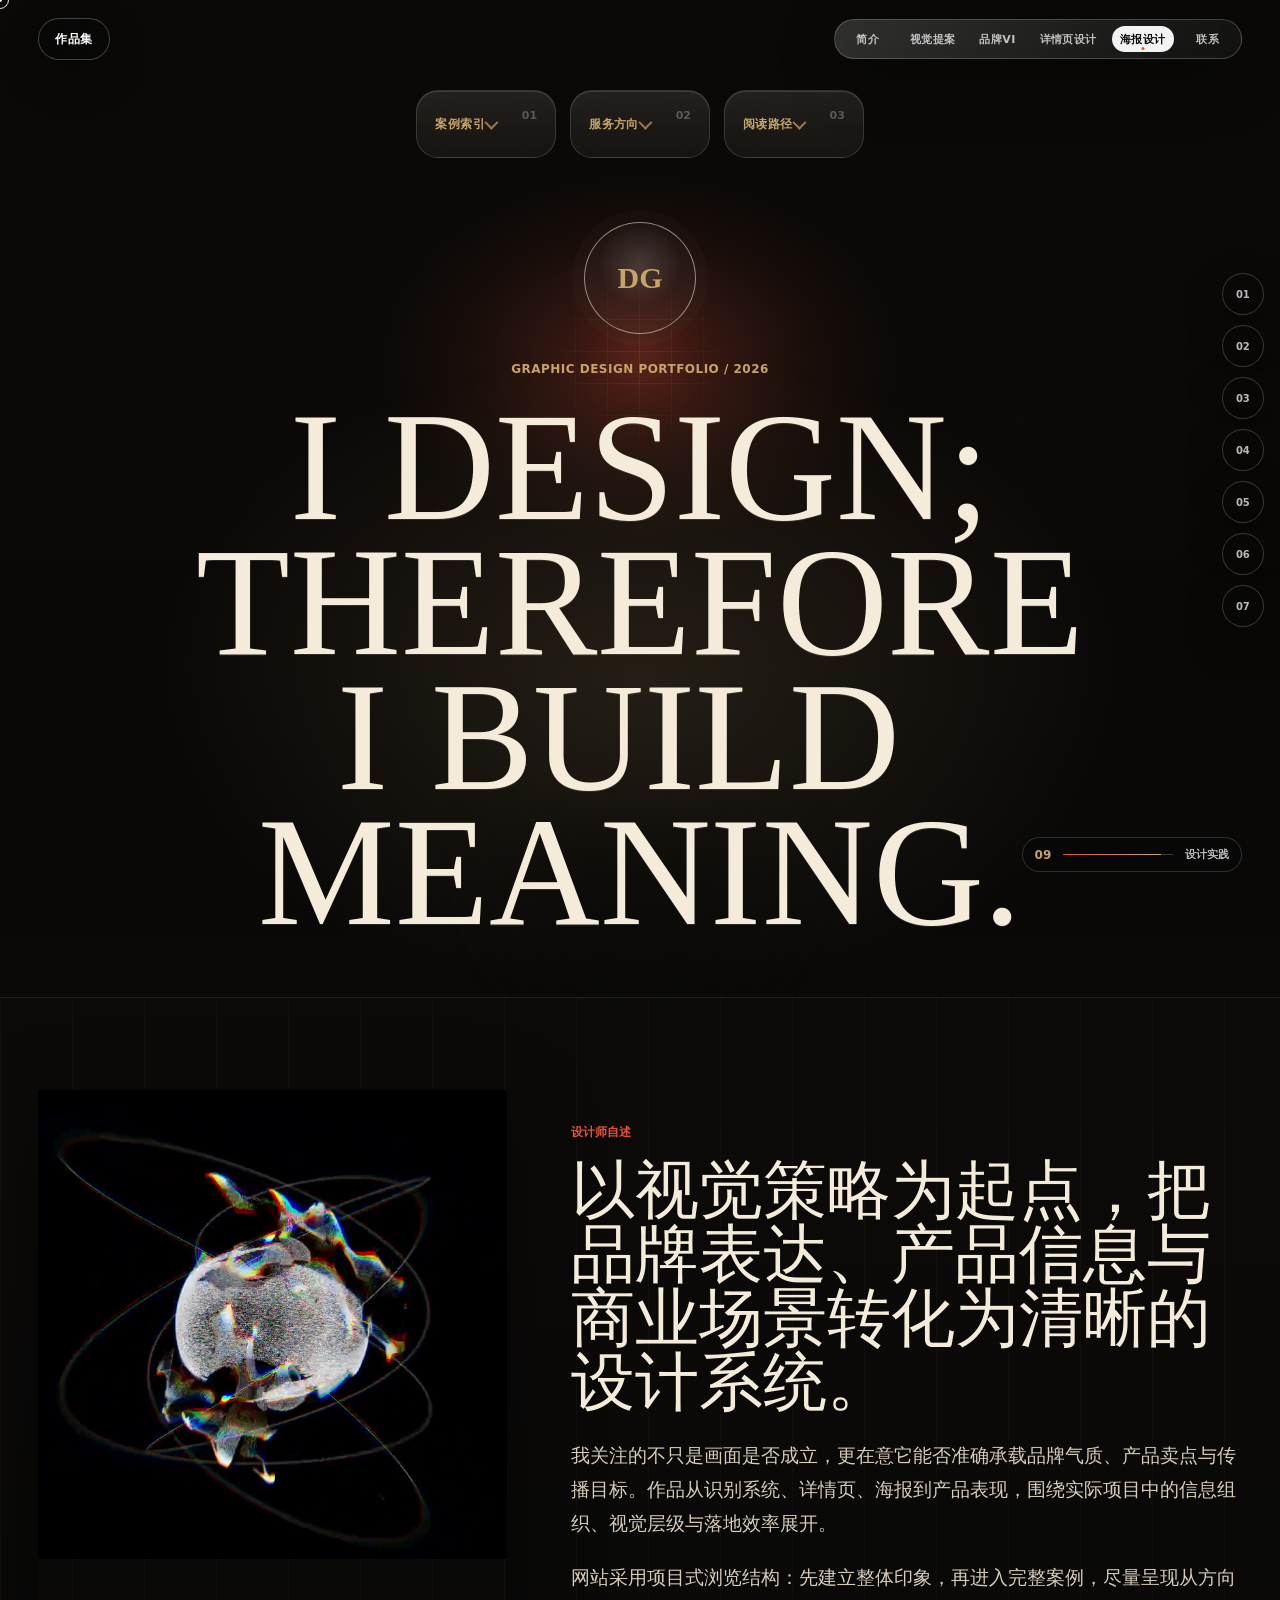
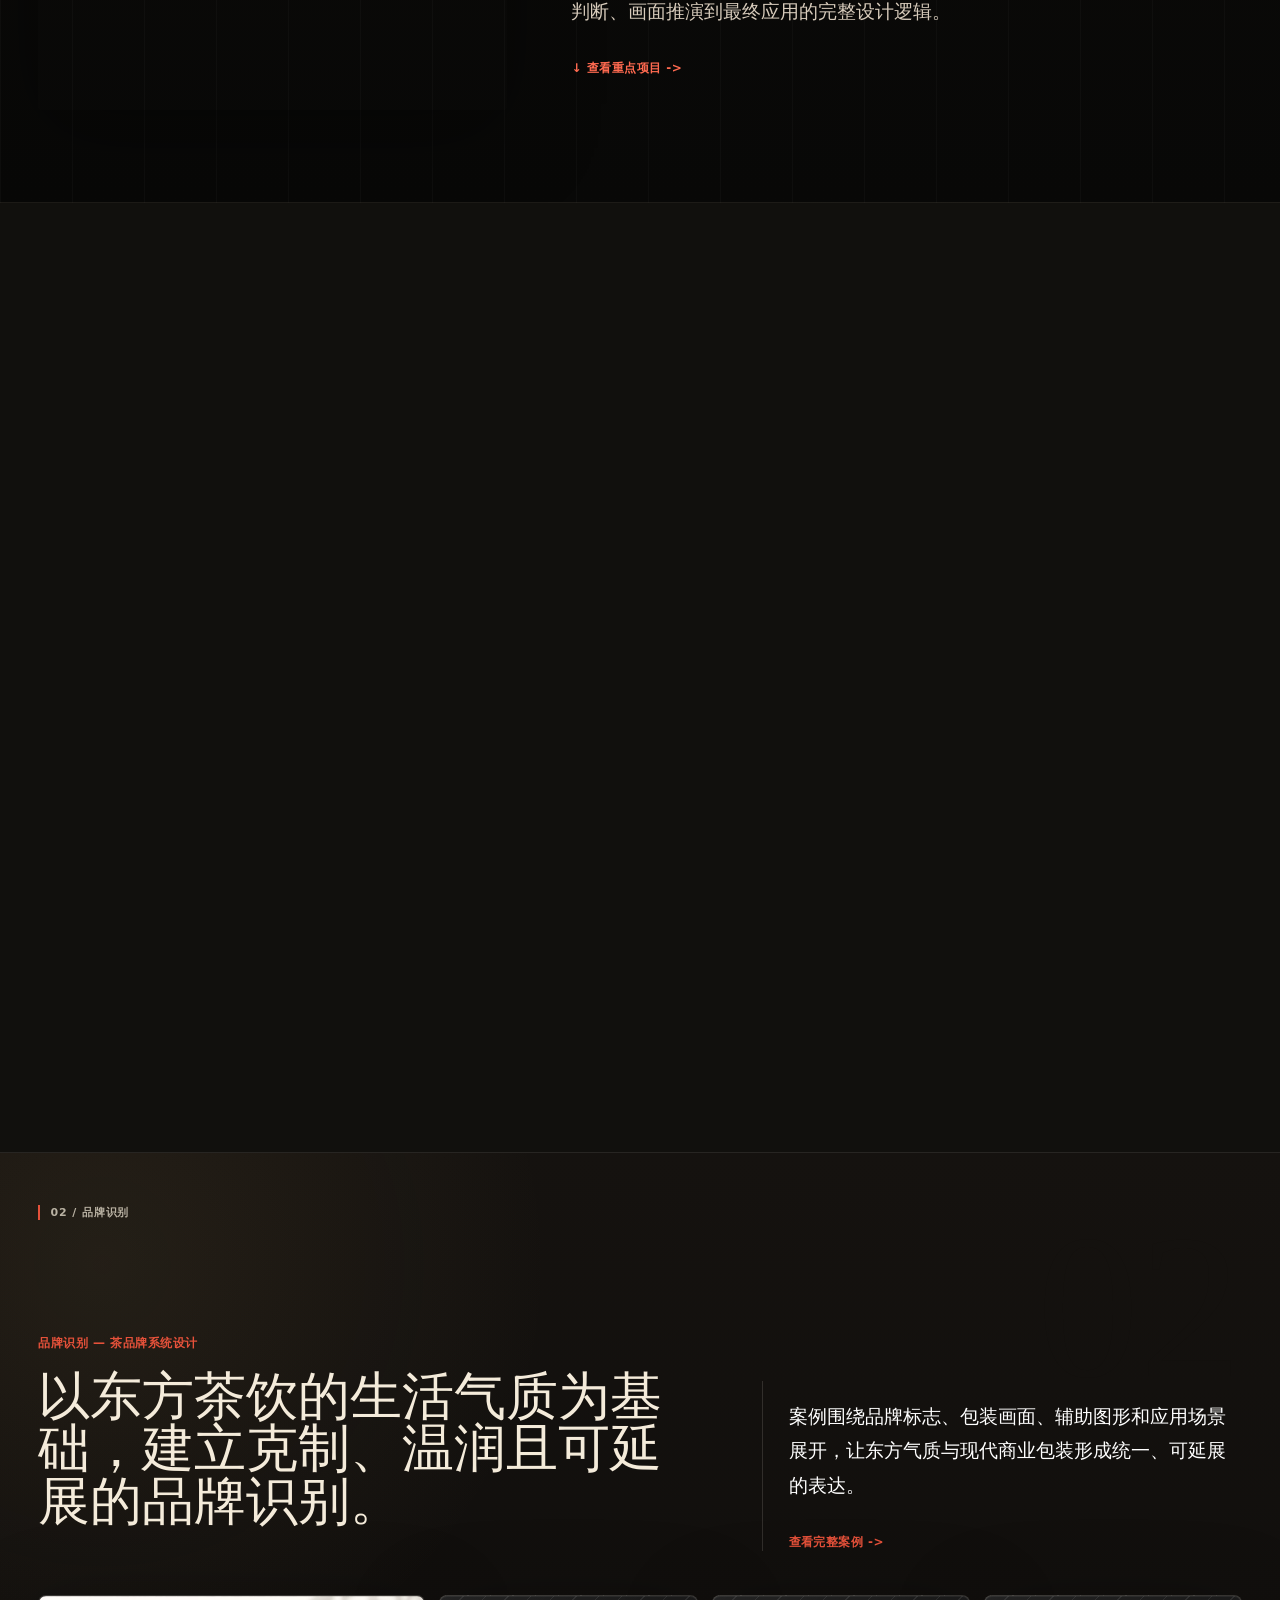
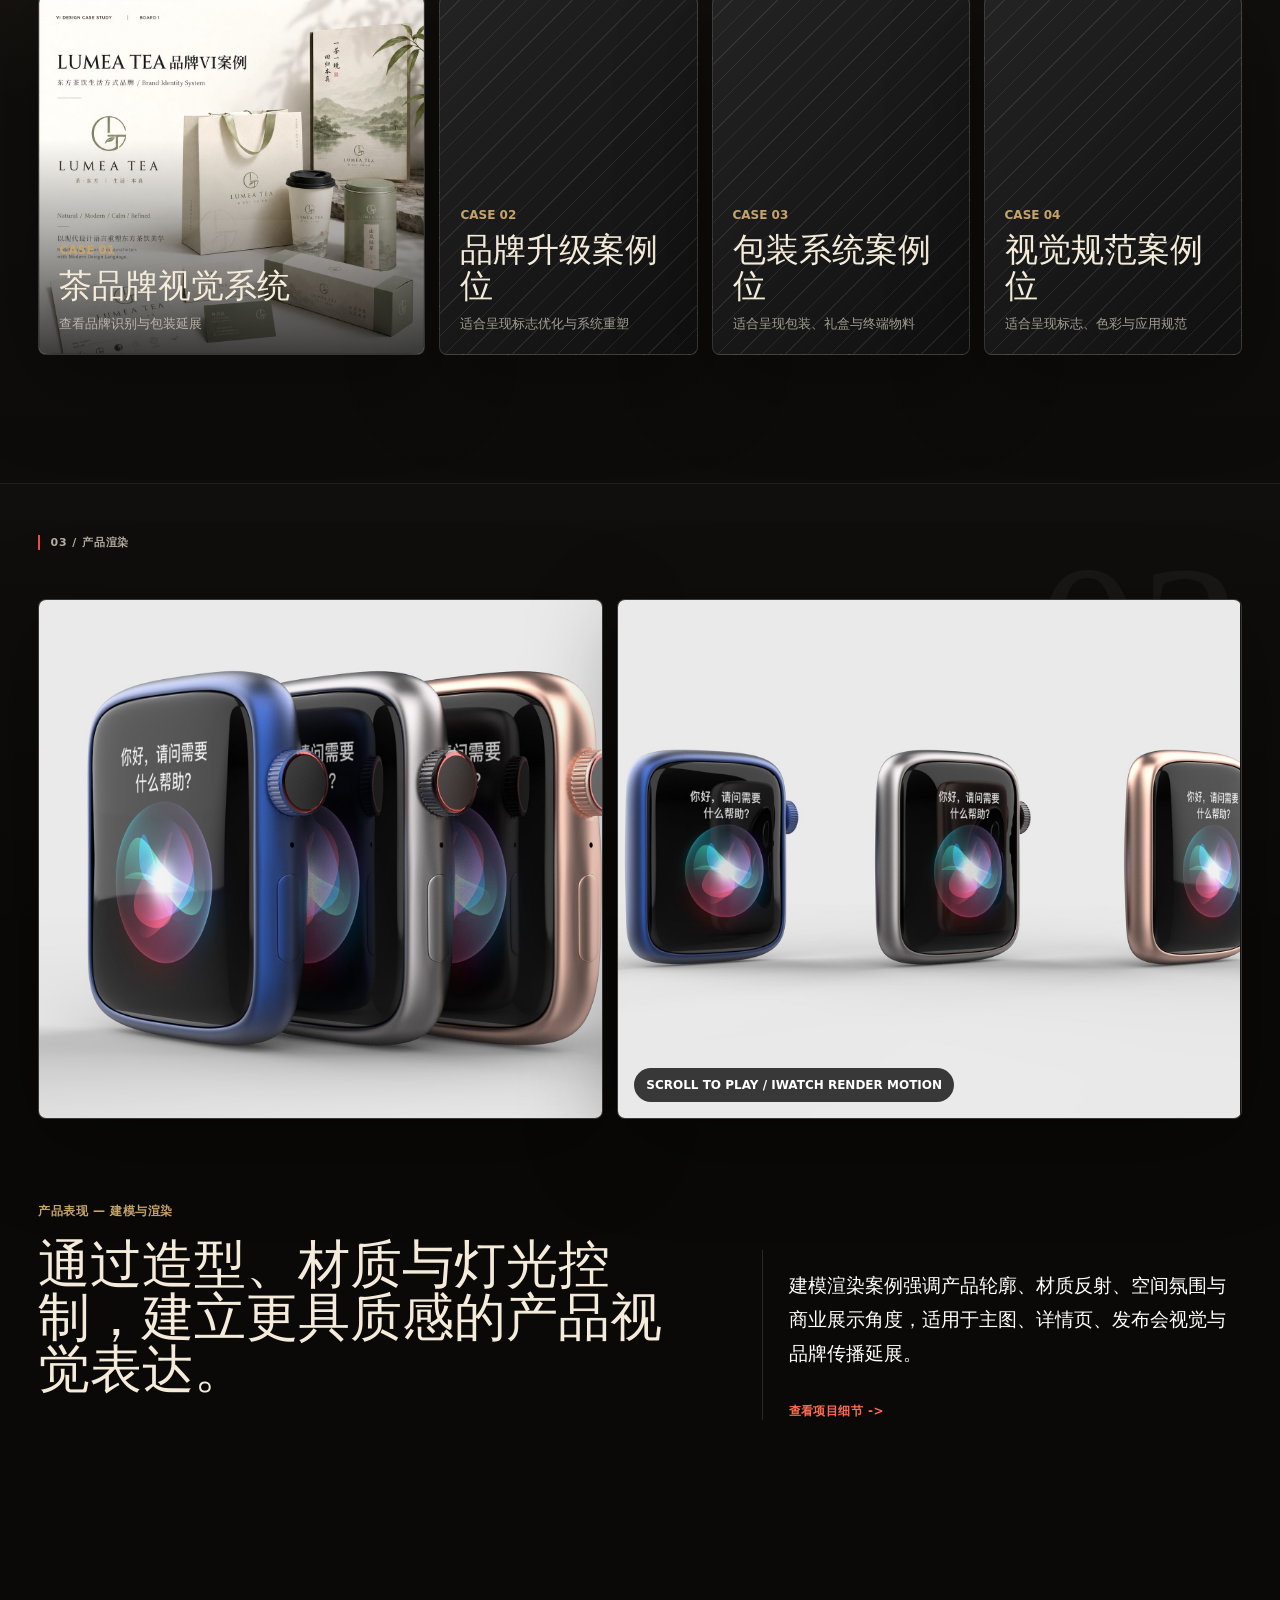
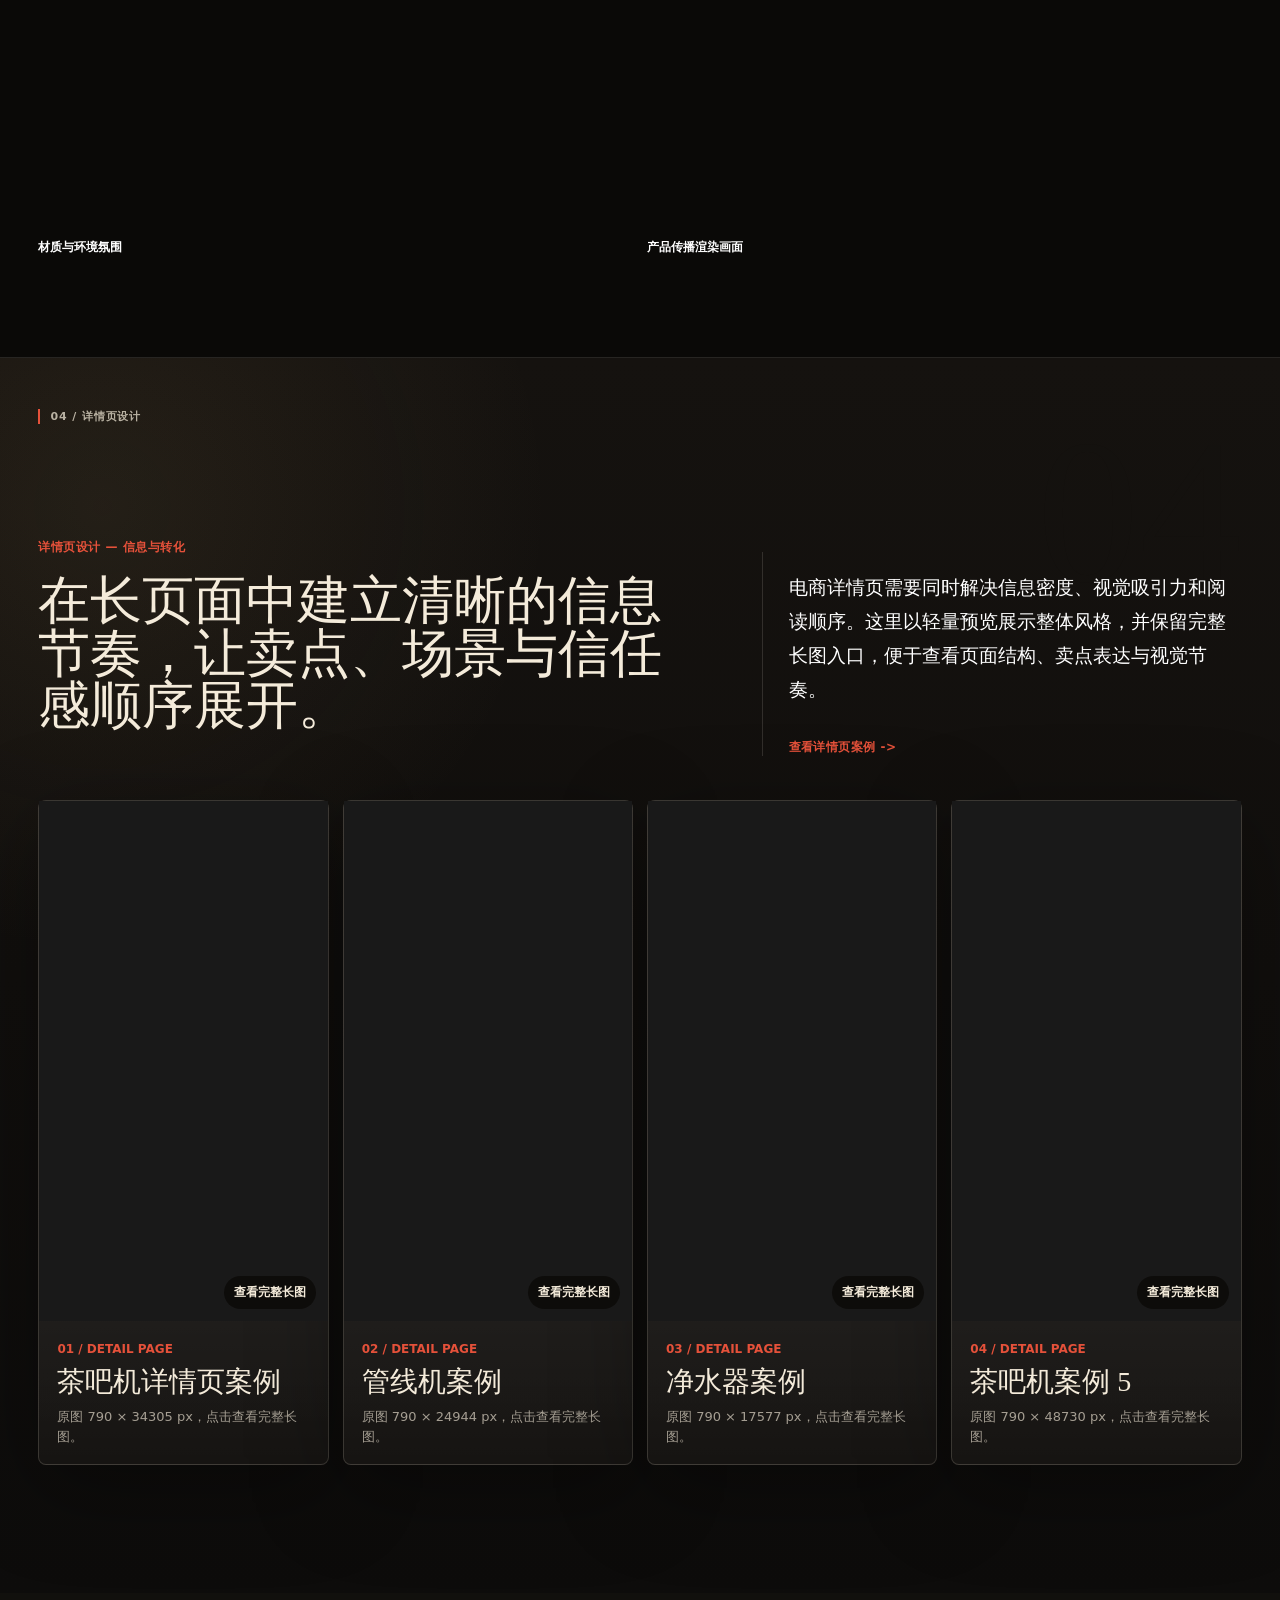
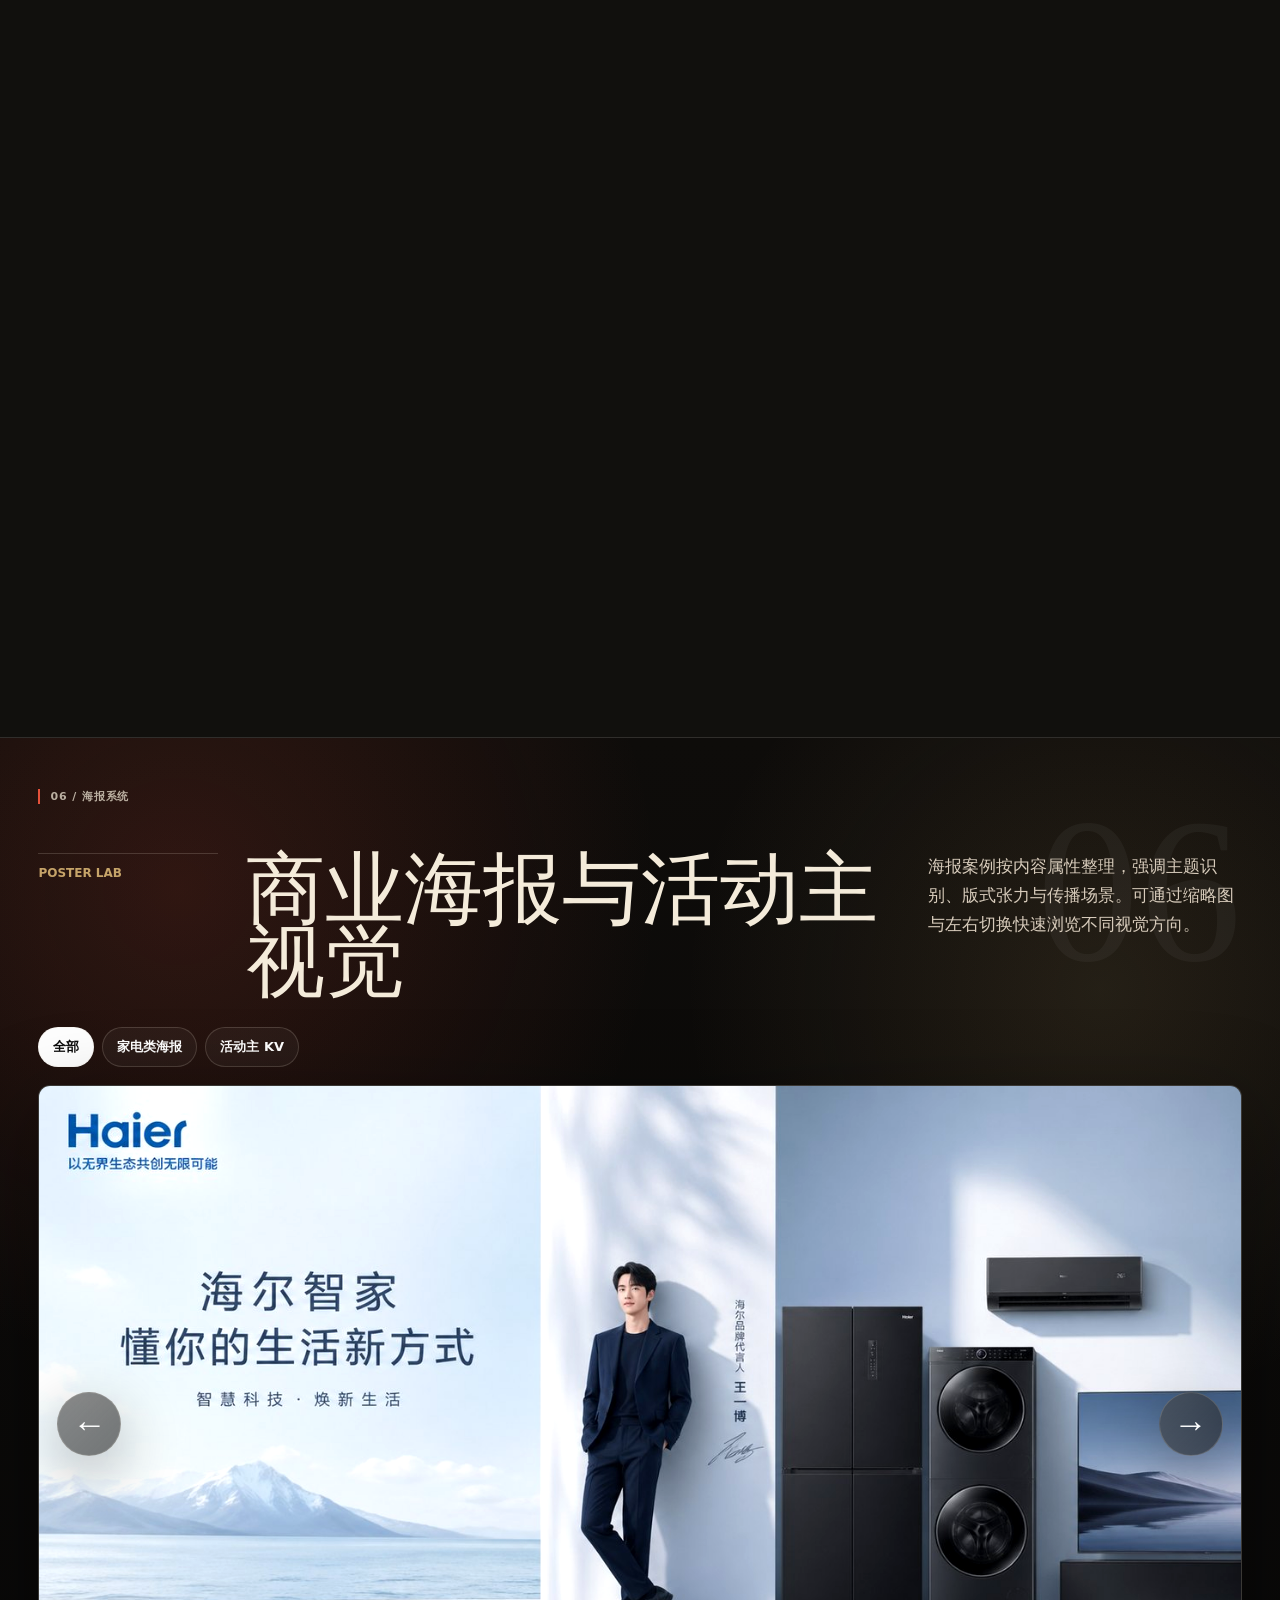
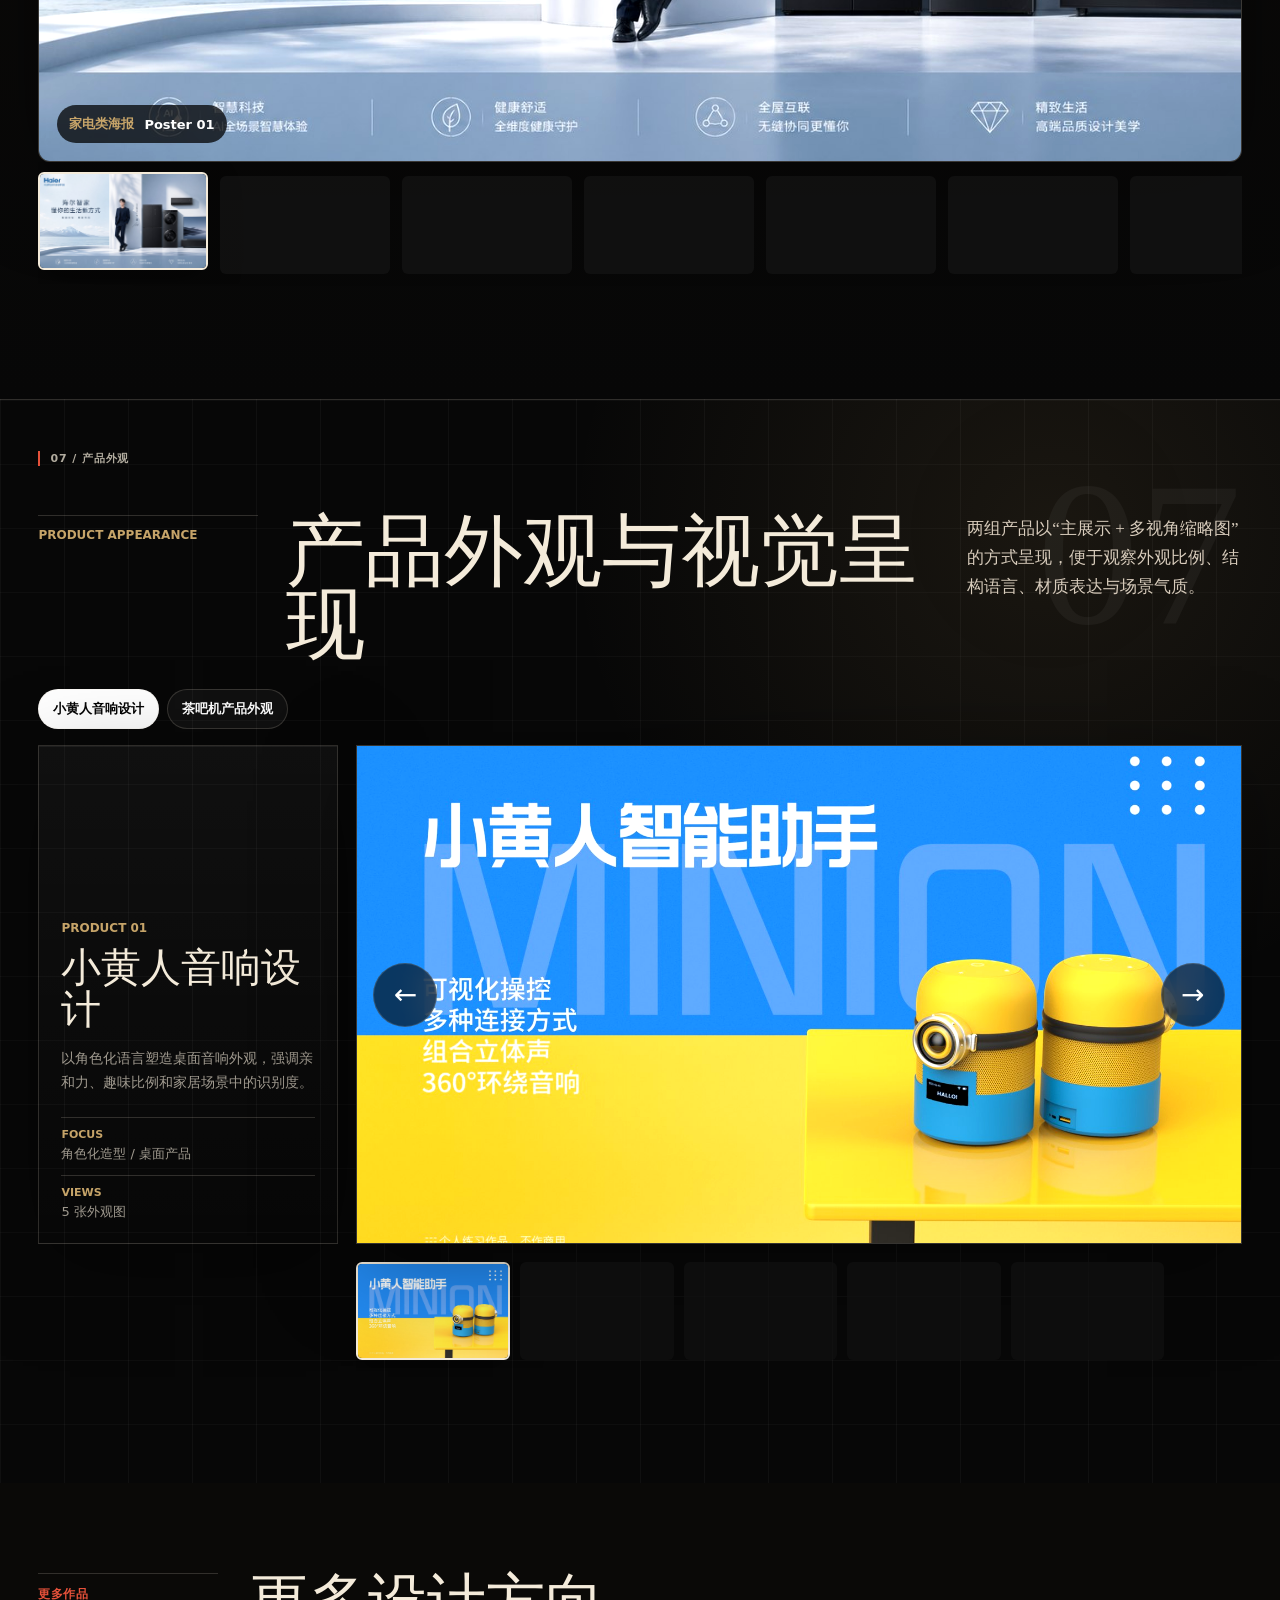
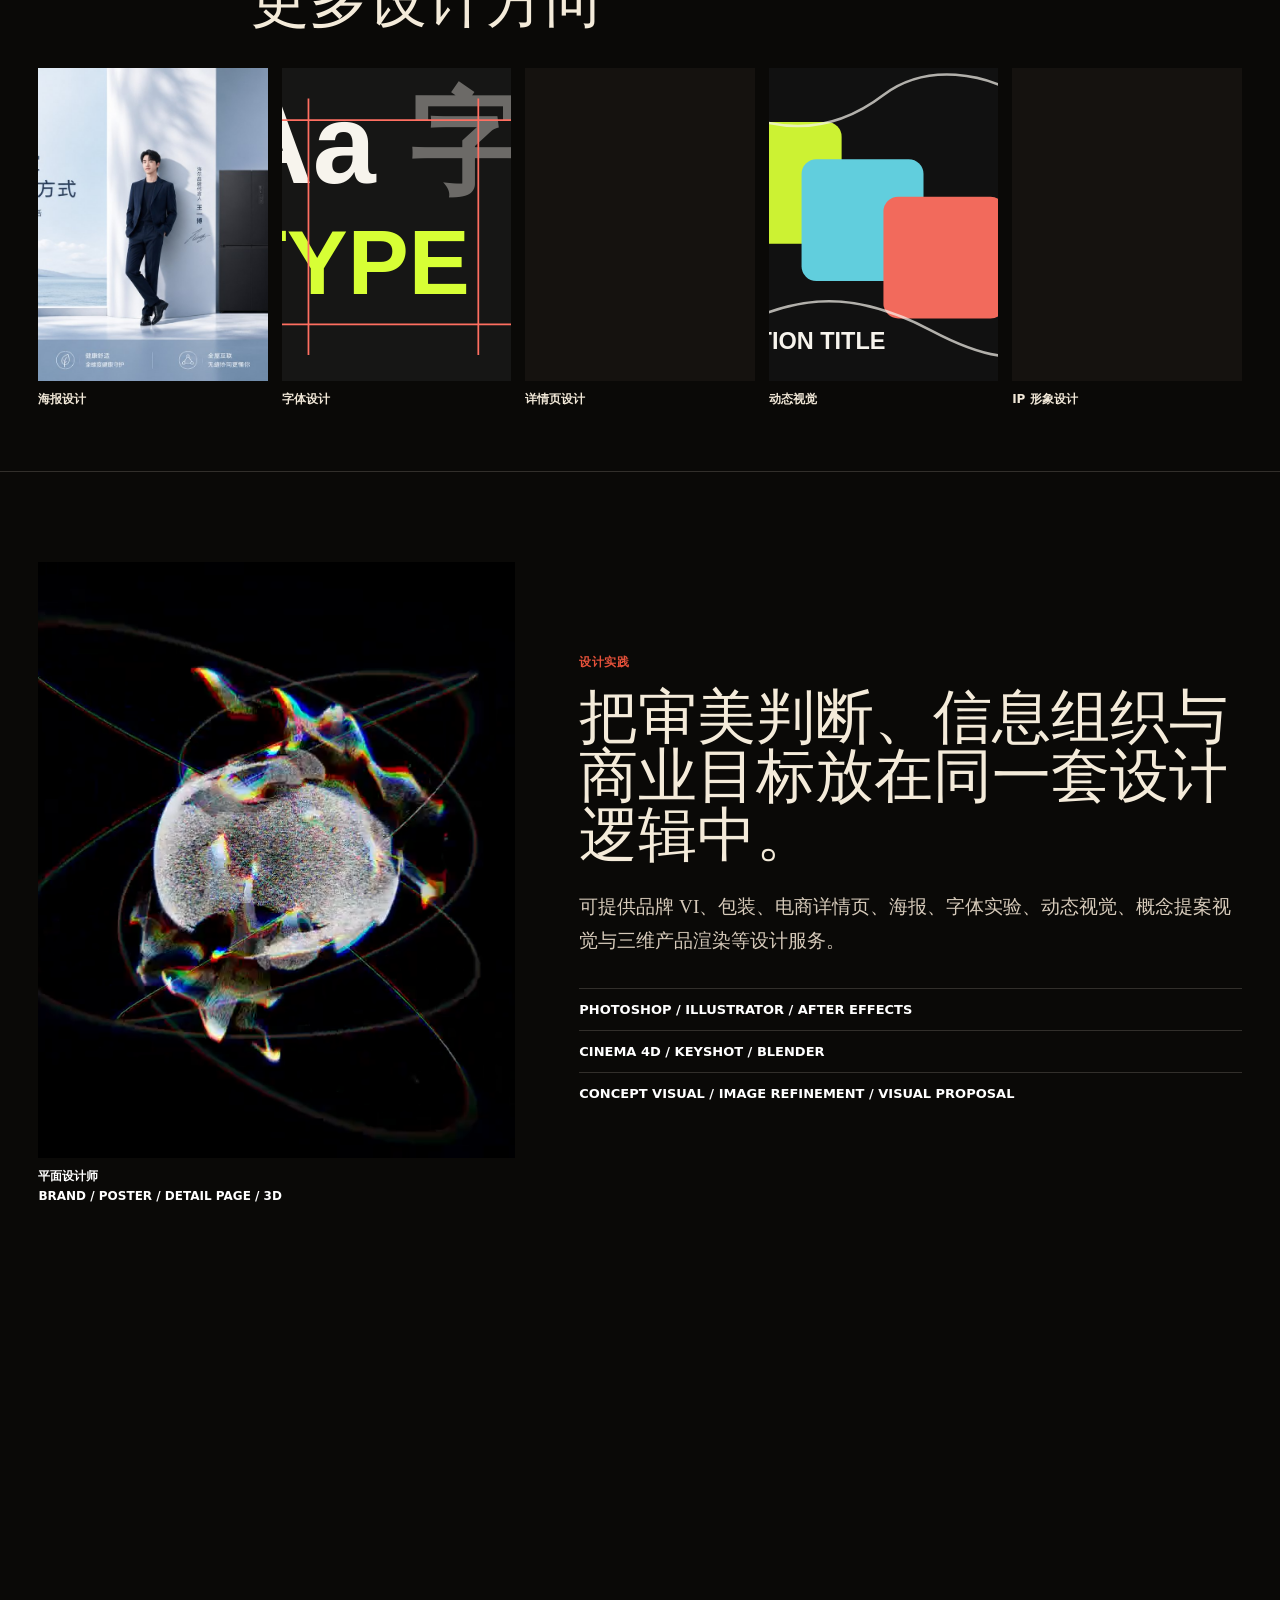
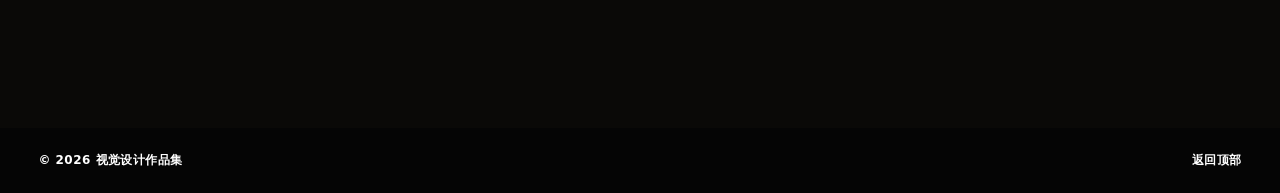
==== commit a9316936: "update" ====
--- a/index.html
+++ b/index.html
@@ -8,7 +8,7 @@
       name="description"
       content="平面设计师作品集，呈现品牌识别、商业海报、电商详情页、产品渲染、动态视觉与概念提案视觉等设计案例。"
     />
-    <link rel="stylesheet" href="styles.css?v=performance-01" />
+    <link rel="stylesheet" href="styles.css?v=visual-hierarchy-01" />
   </head>
   <body>
     <header class="site-header">
@@ -490,11 +490,18 @@
       </section>
 
       <section id="contact" class="contact" aria-labelledby="contact-title" data-chapter="10" data-chapter-title="联系合作">
-        <span>联系合作</span>
-        <h2 id="contact-title">让视觉表达更准确，也更有记忆点。</h2>
-        <div class="contact-info">
-          <strong>Mr.right</strong>
-          <a class="mail-link" href="mailto:lwt13800@163.com">lwt13800@163.com</a>
+        <div class="contact-copy">
+          <span>联系合作</span>
+          <h2 id="contact-title">让视觉表达更准确，也更有记忆点。</h2>
+          <div class="contact-info">
+            <strong>Mr.right</strong>
+            <a class="mail-link" href="mailto:lwt13800@163.com">lwt13800@163.com</a>
+          </div>
+        </div>
+        <div class="wechat-card" aria-label="微信联系二维码">
+          <span>WeChat</span>
+          <img loading="lazy" decoding="async" src="assets/wechat-qr.png" alt="微信二维码" />
+          <p>扫码添加微信，沟通项目需求与合作细节。</p>
         </div>
       </section>
     </main>
@@ -504,7 +511,7 @@
       <a href="#top">返回顶部</a>
     </footer>
 
-    <script src="script.js?v=performance-01"></script>
+    <script src="script.js?v=title-interaction-01"></script>
   </body>
 </html>
 
--- a/styles.css
+++ b/styles.css
@@ -1984,10 +1984,15 @@
 }
 
 .contact {
-  min-height: 78vh;
-  padding: 92px var(--side);
+  display: grid;
+  grid-template-columns: minmax(0, 1fr) minmax(150px, 190px);
+  gap: clamp(28px, 5vw, 80px);
+  align-items: start;
+  min-height: auto;
+  padding: 64px calc(var(--side) + 82px) 88px var(--side);
   background: #050505;
   color: #ffffff;
+  scroll-margin-top: 88px;
 }
 
 .contact span {
@@ -1995,8 +2000,9 @@
 }
 
 .contact h2 {
-  max-width: 1120px;
-  font-size: clamp(48px, 10vw, 150px);
+  max-width: 760px;
+  font-size: clamp(34px, 5.6vw, 78px);
+  line-height: 1;
 }
 
 .contact-info {
@@ -2008,6 +2014,69 @@
   color: #fff;
   font-size: clamp(22px, 3vw, 42px);
   font-weight: 400;
+}
+
+.wechat-card {
+  display: grid;
+  justify-items: center;
+  gap: 8px;
+  align-self: center;
+  border: 1px solid rgba(244, 235, 218, 0.16);
+  border-radius: 12px;
+  background:
+    radial-gradient(circle at 50% 0%, rgba(244, 235, 218, 0.16), transparent 42%),
+    linear-gradient(180deg, rgba(255, 255, 255, 0.085), rgba(255, 255, 255, 0.022)),
+    rgba(18, 16, 14, 0.9);
+  padding: 14px;
+  box-shadow:
+    0 28px 100px rgba(0, 0, 0, 0.42),
+    0 0 0 1px rgba(229, 81, 58, 0.06),
+    inset 0 1px 0 rgba(255, 255, 255, 0.08);
+}
+
+.wechat-card::before {
+  width: 28px;
+  height: 2px;
+  border-radius: 999px;
+  background: linear-gradient(90deg, var(--accent), var(--gold));
+  content: "";
+}
+
+.wechat-card span,
+.wechat-card p {
+  font-family:
+    Inter, ui-sans-serif, system-ui, -apple-system, BlinkMacSystemFont, "Segoe UI",
+    "PingFang SC", "Microsoft YaHei", sans-serif;
+}
+
+.wechat-card span {
+  color: var(--gold);
+  font-size: 10px;
+  font-weight: 900;
+  letter-spacing: 0.08em;
+  text-transform: uppercase;
+}
+
+.wechat-card img {
+  width: min(100%, 115px);
+  height: auto;
+  aspect-ratio: 1;
+  border: 6px solid #fff;
+  border-radius: 9px;
+  background: #fff;
+  object-fit: contain;
+  box-shadow:
+    0 18px 48px rgba(0, 0, 0, 0.28),
+    0 0 0 1px rgba(244, 235, 218, 0.1);
+}
+
+.wechat-card p {
+  max-width: 130px;
+  margin: 0 auto;
+  color: var(--dim);
+  font-size: 11px;
+  line-height: 1.45;
+  text-align: center;
 }
 
 .site-footer {
@@ -2715,11 +2784,460 @@
 }
 
 @media (max-width: 760px) {
-  .project-atlas {
-    bottom: 132px;
-  }
-
-  .chapter-meter {
-    bottom: 82px;
-  }
-}
+  .project-atlas,
+  .chapter-meter,
+  .scroll-progress {
+    display: none;
+  }
+}
+
+/* Visual hierarchy refresh */
+:root {
+  --paper: #0a0907;
+  --paper-2: #14110e;
+  --surface: rgba(255, 250, 238, 0.045);
+  --surface-strong: rgba(255, 250, 238, 0.078);
+  --cream: #f4ebda;
+  --soft: #d7cbbb;
+  --dim: rgba(244, 235, 218, 0.64);
+  --glow: rgba(229, 81, 58, 0.22);
+}
+
+body {
+  background:
+    radial-gradient(circle at 16% 0%, rgba(229, 81, 58, 0.08), transparent 34rem),
+    radial-gradient(circle at 92% 18%, rgba(198, 164, 105, 0.08), transparent 30rem),
+    var(--paper);
+}
+
+.hero {
+  display: grid;
+  align-content: start;
+  min-height: 100svh;
+  background:
+    radial-gradient(ellipse 26% 24% at var(--mx) var(--my), rgba(229, 81, 58, 0.27) 0%, rgba(229, 81, 58, 0.16) 28%, rgba(229, 81, 58, 0.06) 52%, transparent 78%),
+    radial-gradient(ellipse 54% 46% at calc(100% - var(--mx)) 68%, rgba(198, 164, 105, 0.14) 0%, transparent 70%),
+    linear-gradient(180deg, #0a0907 0%, #0c0907 42%, #090807 76%, var(--paper) 100%);
+}
+
+.hero::before {
+  background:
+    linear-gradient(rgba(255, 255, 255, 0.11) 1px, transparent 1px) 0 0 / 32px 32px,
+    linear-gradient(90deg, rgba(255, 255, 255, 0.11) 1px, transparent 1px) 0 0 / 32px 32px,
+    linear-gradient(rgba(198, 164, 105, 0.24) 1px, transparent 1px) 0 var(--my) / 100% 100%,
+    linear-gradient(90deg, rgba(198, 164, 105, 0.24) 1px, transparent 1px) var(--mx) 0 / 100% 100%,
+    radial-gradient(circle at var(--mx) var(--my), rgba(229, 81, 58, 0.2), transparent 12%);
+  mask-image: radial-gradient(circle at var(--mx) var(--my), #000 0 2%, rgba(0, 0, 0, 0.64) 5%, transparent 10%);
+  opacity: 0.54;
+}
+
+.hero::after {
+  position: absolute;
+  inset: auto 0 -1px;
+  height: 24vh;
+  background: linear-gradient(180deg, transparent, rgba(10, 9, 7, 0.72) 44%, var(--paper));
+  content: "";
+  pointer-events: none;
+}
+
+.hero h1 {
+  color: var(--cream);
+  text-shadow:
+    0 1px 0 rgba(255, 255, 255, 0.16),
+    0 28px 80px rgba(0, 0, 0, 0.5);
+}
+
+.hero-title-line {
+  display: inline;
+}
+
+.hero-title-char,
+.hero-title-space,
+.hero-title-word {
+  display: inline-block;
+}
+
+.hero-title-word {
+  white-space: nowrap;
+}
+
+.hero-title-space {
+  width: 0.28em;
+}
+
+.hero-title-char {
+  transform: translateY(var(--title-lift, 0)) scale(var(--title-scale, 1));
+  transform-origin: 50% 72%;
+  transition:
+    transform 260ms cubic-bezier(0.2, 0.8, 0.2, 1),
+    color 220ms ease,
+    text-shadow 220ms ease;
+  will-change: transform;
+}
+
+.hero-title-char {
+  color: color-mix(in srgb, var(--cream), #ffffff calc(var(--title-glow, 0) * 28%));
+  text-shadow:
+    0 1px 0 rgba(255, 255, 255, 0.12),
+    0 calc(18px * var(--title-glow, 0)) calc(54px * var(--title-glow, 0)) rgba(229, 81, 58, calc(0.34 * var(--title-glow, 0)));
+}
+
+.hero-symbol {
+  border-color: rgba(244, 235, 218, 0.54);
+  background:
+    radial-gradient(circle at 50% 38%, rgba(255, 255, 255, 0.14), transparent 48%),
+    rgba(255, 255, 255, 0.035);
+  box-shadow: 0 0 0 12px rgba(255, 255, 255, 0.018);
+}
+
+.repertoire div {
+  border-color: rgba(244, 235, 218, 0.15);
+  background:
+    linear-gradient(180deg, rgba(255, 255, 255, 0.075), rgba(255, 255, 255, 0.018)),
+    rgba(20, 17, 14, 0.78);
+}
+
+.intro {
+  max-width: var(--max);
+  border-top: 1px solid rgba(244, 235, 218, 0.1);
+  border-bottom: 1px solid rgba(244, 235, 218, 0.1);
+  background:
+    linear-gradient(90deg, rgba(255, 255, 255, 0.025) 1px, transparent 1px) 0 0 / 72px 72px,
+    linear-gradient(180deg, #0d0b09, #080807);
+  box-shadow: 0 0 0 100vmax #0b0a08;
+  clip-path: inset(0 -100vmax);
+}
+
+.intro-image,
+.aigc-cover-card,
+.render-cover,
+.render-video-card,
+.long-page-card,
+.ip-preview-card,
+.brand-case-card,
+.poster-stage,
+.product-stage-wrap,
+.product-panel {
+  border-color: rgba(244, 235, 218, 0.16);
+  box-shadow:
+    0 24px 90px rgba(0, 0, 0, 0.34),
+    inset 0 1px 0 rgba(255, 255, 255, 0.06);
+}
+
+.intro-copy h2,
+.project-text h2,
+.archive-heading h2,
+.profile-copy h2,
+.contact h2,
+.aigc-entry-copy h2,
+.poster-lab-heading h2,
+.product-lab-heading h2 {
+  color: var(--cream);
+}
+
+.intro-copy p,
+.project-text p,
+.profile-copy p,
+.poster-lab-heading p,
+.product-lab-heading p,
+.aigc-entry-copy p {
+  color: var(--soft);
+}
+
+.inline-link,
+.mail-link {
+  border-bottom: 0;
+  color: #ff6a50;
+}
+
+.inline-link::after,
+.mail-link::after {
+  content: "  ->";
+}
+
+.project-story {
+  overflow: hidden;
+  padding: clamp(92px, 9vw, 148px) 0 clamp(104px, 10vw, 164px);
+  border-top-color: rgba(244, 235, 218, 0.11);
+  background:
+    linear-gradient(180deg, rgba(255, 255, 255, 0.025), transparent 32%),
+    var(--paper);
+}
+
+.project-story-light {
+  background:
+    radial-gradient(circle at 8% 12%, rgba(198, 164, 105, 0.09), transparent 28rem),
+    linear-gradient(180deg, #15120f, #0d0c0b);
+}
+
+.project-story[data-chapter]::after,
+.poster-lab[data-chapter]::after,
+.product-lab[data-chapter]::after {
+  position: absolute;
+  top: clamp(24px, 4vw, 54px);
+  left: var(--side);
+  z-index: 1;
+  border-left: 2px solid var(--accent);
+  color: rgba(244, 235, 218, 0.72);
+  content: attr(data-chapter) " / " attr(data-chapter-title);
+  font-family: Inter, ui-sans-serif, system-ui, -apple-system, BlinkMacSystemFont, "Segoe UI", "PingFang SC", "Microsoft YaHei", sans-serif;
+  font-size: 11px;
+  font-weight: 900;
+  letter-spacing: 0.08em;
+  padding-left: 10px;
+  text-transform: uppercase;
+}
+
+.project-story[data-chapter]::before,
+.poster-lab[data-chapter]::before,
+.product-lab[data-chapter]::before {
+  opacity: 0.78;
+  top: clamp(56px, 6vw, 96px);
+}
+
+.project-text {
+  padding-top: clamp(52px, 5vw, 84px);
+}
+
+.project-text h2 {
+  max-width: 960px;
+  font-size: clamp(30px, 4.1vw, 60px);
+}
+
+.project-text > div:last-child {
+  align-self: end;
+  border-left: 1px solid rgba(244, 235, 218, 0.14);
+  padding-left: clamp(18px, 2vw, 28px);
+}
+
+.aigc-entry {
+  gap: clamp(34px, 5.6vw, 96px);
+}
+
+.aigc-cover-card {
+  border-radius: 10px;
+  background: #080807;
+}
+
+.aigc-cover-card figure::after {
+  background:
+    linear-gradient(180deg, transparent 40%, rgba(0, 0, 0, 0.72)),
+    radial-gradient(circle at 72% 24%, rgba(120, 110, 255, 0.16), transparent 32%);
+}
+
+.aigc-entry-copy h2 {
+  font-size: clamp(34px, 4.8vw, 68px);
+}
+
+.poster-lab-heading h2,
+.product-lab-heading h2 {
+  font-size: clamp(36px, 6.2vw, 86px);
+}
+
+.archive-heading h2,
+.profile-copy h2 {
+  font-size: clamp(32px, 4.6vw, 64px);
+}
+
+.brand-case-grid,
+.detail-page-grid,
+.ip-showcase,
+.detail-grid,
+.product-console,
+.poster-viewer {
+  position: relative;
+}
+
+.brand-case-card,
+.long-page-card,
+.ip-preview-card,
+.render-cover,
+.render-video-card {
+  border-radius: 8px;
+  transition:
+    border-color 220ms ease,
+    box-shadow 220ms ease,
+    transform 220ms ease;
+}
+
+.brand-case-card:hover,
+.long-page-card:hover,
+.ip-preview-card:hover,
+.render-cover:hover,
+.render-video-card:hover {
+  border-color: rgba(244, 235, 218, 0.36);
+  box-shadow:
+    0 28px 110px rgba(0, 0, 0, 0.44),
+    0 0 0 1px rgba(229, 81, 58, 0.1);
+  transform: translateY(-4px);
+}
+
+.long-page-card {
+  background:
+    linear-gradient(180deg, rgba(255, 255, 255, 0.045), rgba(255, 255, 255, 0.015)),
+    #12100e;
+}
+
+.long-page-card figure::after {
+  background: rgba(10, 9, 7, 0.8);
+  color: var(--cream);
+  content: "查看完整长图";
+}
+
+.long-page-card img,
+.brand-case-card img,
+.ip-preview-card img,
+.poster-stage img,
+.product-stage img {
+  filter: saturate(1.06) contrast(1.04) brightness(1.03);
+}
+
+.long-page-card div,
+.brand-case-card div,
+.product-panel {
+  background: linear-gradient(180deg, rgba(255, 255, 255, 0.035), rgba(255, 255, 255, 0));
+}
+
+.long-page-card h3,
+.brand-case-card h3,
+.product-panel h3 {
+  color: var(--cream);
+}
+
+.long-page-card p,
+.brand-case-card p,
+.product-panel p,
+.product-panel dd {
+  color: var(--dim);
+}
+
+.poster-lab,
+.product-lab {
+  padding-top: clamp(104px, 9vw, 150px);
+  padding-bottom: clamp(104px, 9vw, 150px);
+}
+
+.poster-lab {
+  background:
+    radial-gradient(circle at 14% 12%, rgba(229, 81, 58, 0.16), transparent 30rem),
+    radial-gradient(circle at 86% 20%, rgba(198, 164, 105, 0.13), transparent 26rem),
+    linear-gradient(180deg, #0e0c0a, #070707);
+}
+
+.poster-stage {
+  border-radius: 12px;
+}
+
+.poster-thumb,
+.product-thumb {
+  border-radius: 6px;
+  opacity: 0.68;
+}
+
+.poster-thumb.is-active,
+.poster-thumb:hover,
+.product-thumb.is-active,
+.product-thumb:hover {
+  border-color: var(--cream);
+  box-shadow: 0 10px 34px rgba(0, 0, 0, 0.32);
+}
+
+.product-lab {
+  background:
+    radial-gradient(circle at 82% 12%, rgba(198, 164, 105, 0.1), transparent 30rem),
+    linear-gradient(90deg, rgba(255, 255, 255, 0.035) 1px, transparent 1px) 0 0 / 64px 64px,
+    linear-gradient(rgba(255, 255, 255, 0.028) 1px, transparent 1px) 0 0 / 64px 64px,
+    #070707;
+}
+
+.product-console {
+  gap: 18px;
+}
+
+@keyframes titleReveal {
+  from {
+    opacity: 0;
+    transform: translateY(24px);
+    filter: blur(4px);
+  }
+  to {
+    opacity: 1;
+    transform: translateY(0);
+    filter: blur(0);
+  }
+}
+
+@media (max-width: 980px) {
+  .project-text > div:last-child {
+    border-left: 0;
+    border-top: 1px solid rgba(244, 235, 218, 0.14);
+    padding-top: 22px;
+    padding-left: 0;
+  }
+
+  .contact {
+    grid-template-columns: 1fr;
+    align-items: start;
+    padding-right: var(--side);
+  }
+
+  .wechat-card {
+    max-width: 190px;
+  }
+}
+
+@media (max-width: 760px) {
+  .hero {
+    min-height: 100svh;
+    padding-bottom: 92px;
+  }
+
+  .project-story[data-chapter]::after,
+  .poster-lab[data-chapter]::after,
+  .product-lab[data-chapter]::after {
+    top: 22px;
+    font-size: 10px;
+  }
+
+  .project-story {
+    padding-top: 78px;
+    padding-bottom: 86px;
+  }
+
+  .project-text h2,
+  .archive-heading h2,
+  .profile-copy h2,
+  .contact h2,
+  .aigc-entry-copy h2 {
+    font-size: clamp(30px, 10vw, 48px);
+  }
+
+  .poster-lab-heading h2,
+  .product-lab-heading h2 {
+    font-size: clamp(34px, 11vw, 56px);
+  }
+
+  .poster-lab,
+  .product-lab {
+    padding-top: 82px;
+    padding-bottom: 86px;
+  }
+
+  .contact {
+    gap: 32px;
+    padding-top: 76px;
+    padding-bottom: 128px;
+  }
+
+  .wechat-card {
+    max-width: 190px;
+  }
+
+  .brand-case-card:hover,
+  .long-page-card:hover,
+  .ip-preview-card:hover,
+  .render-cover:hover,
+  .render-video-card:hover {
+    transform: none;
+  }
+}
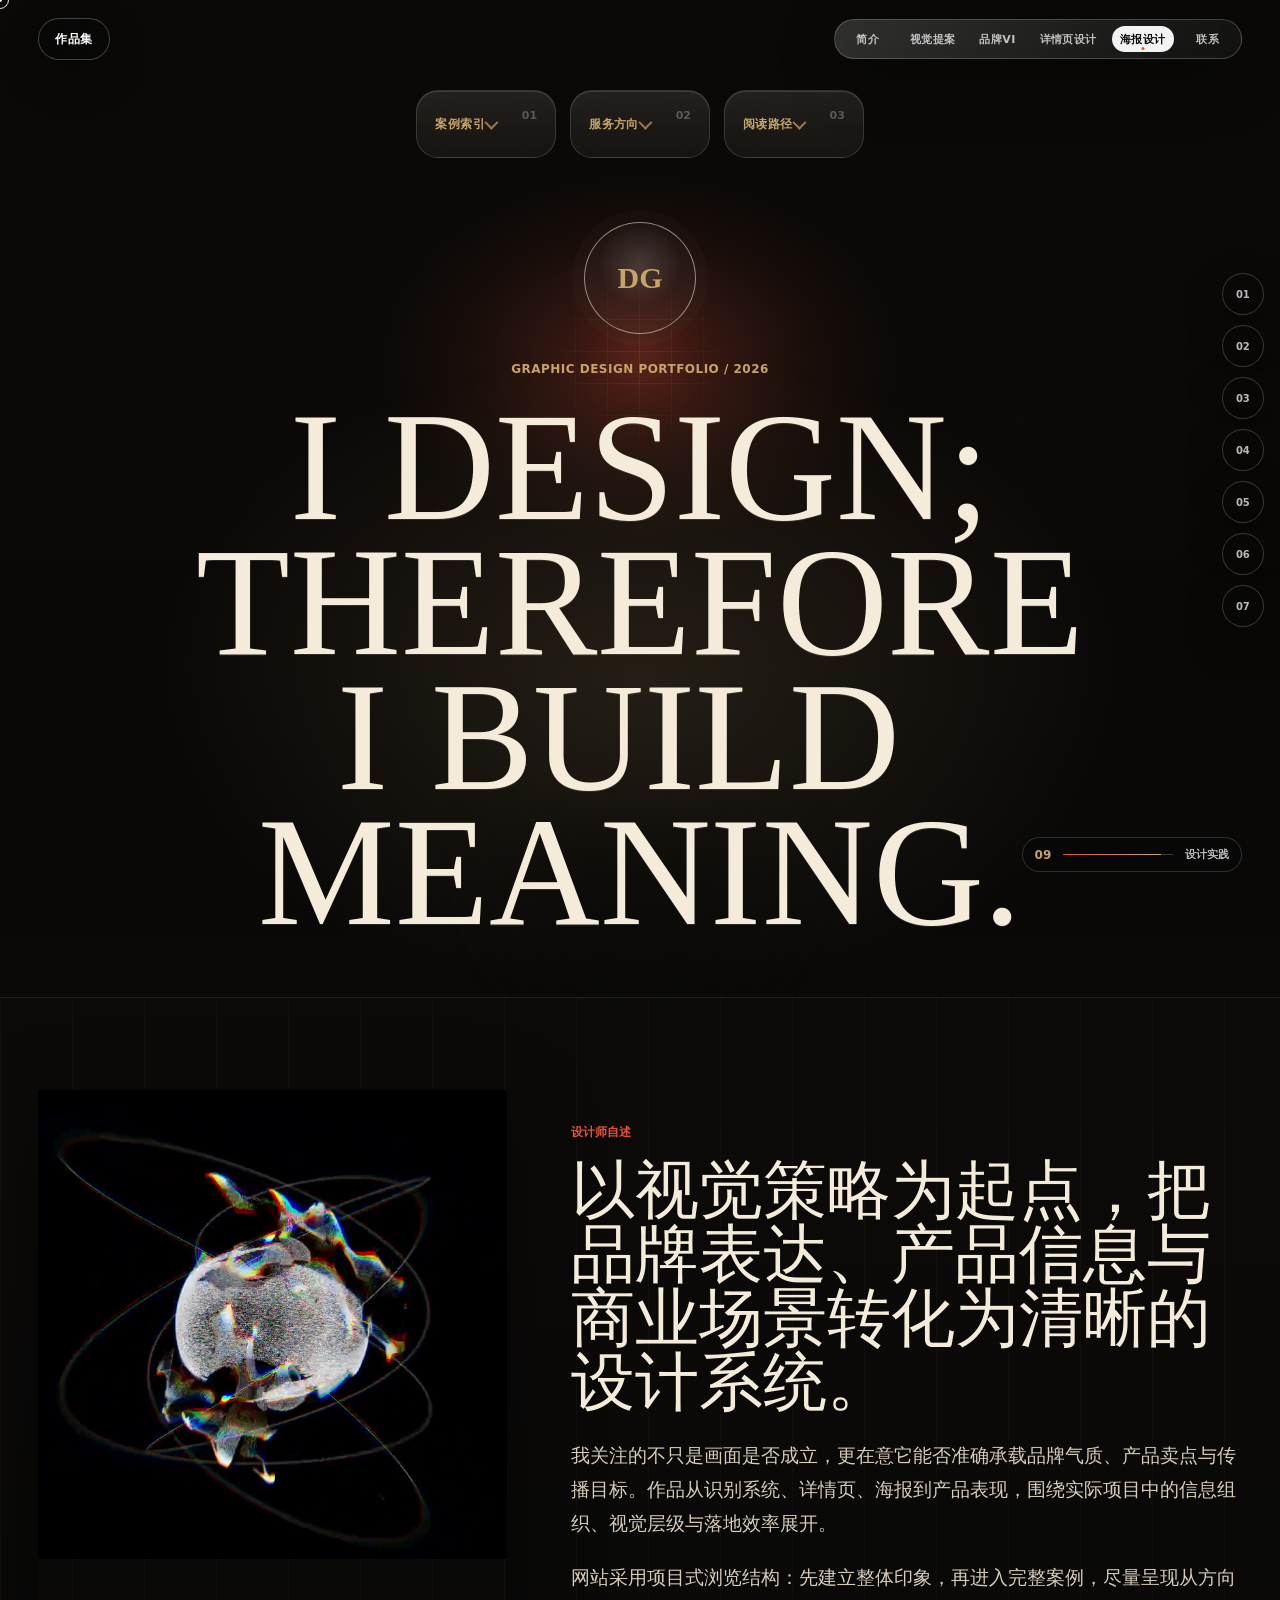
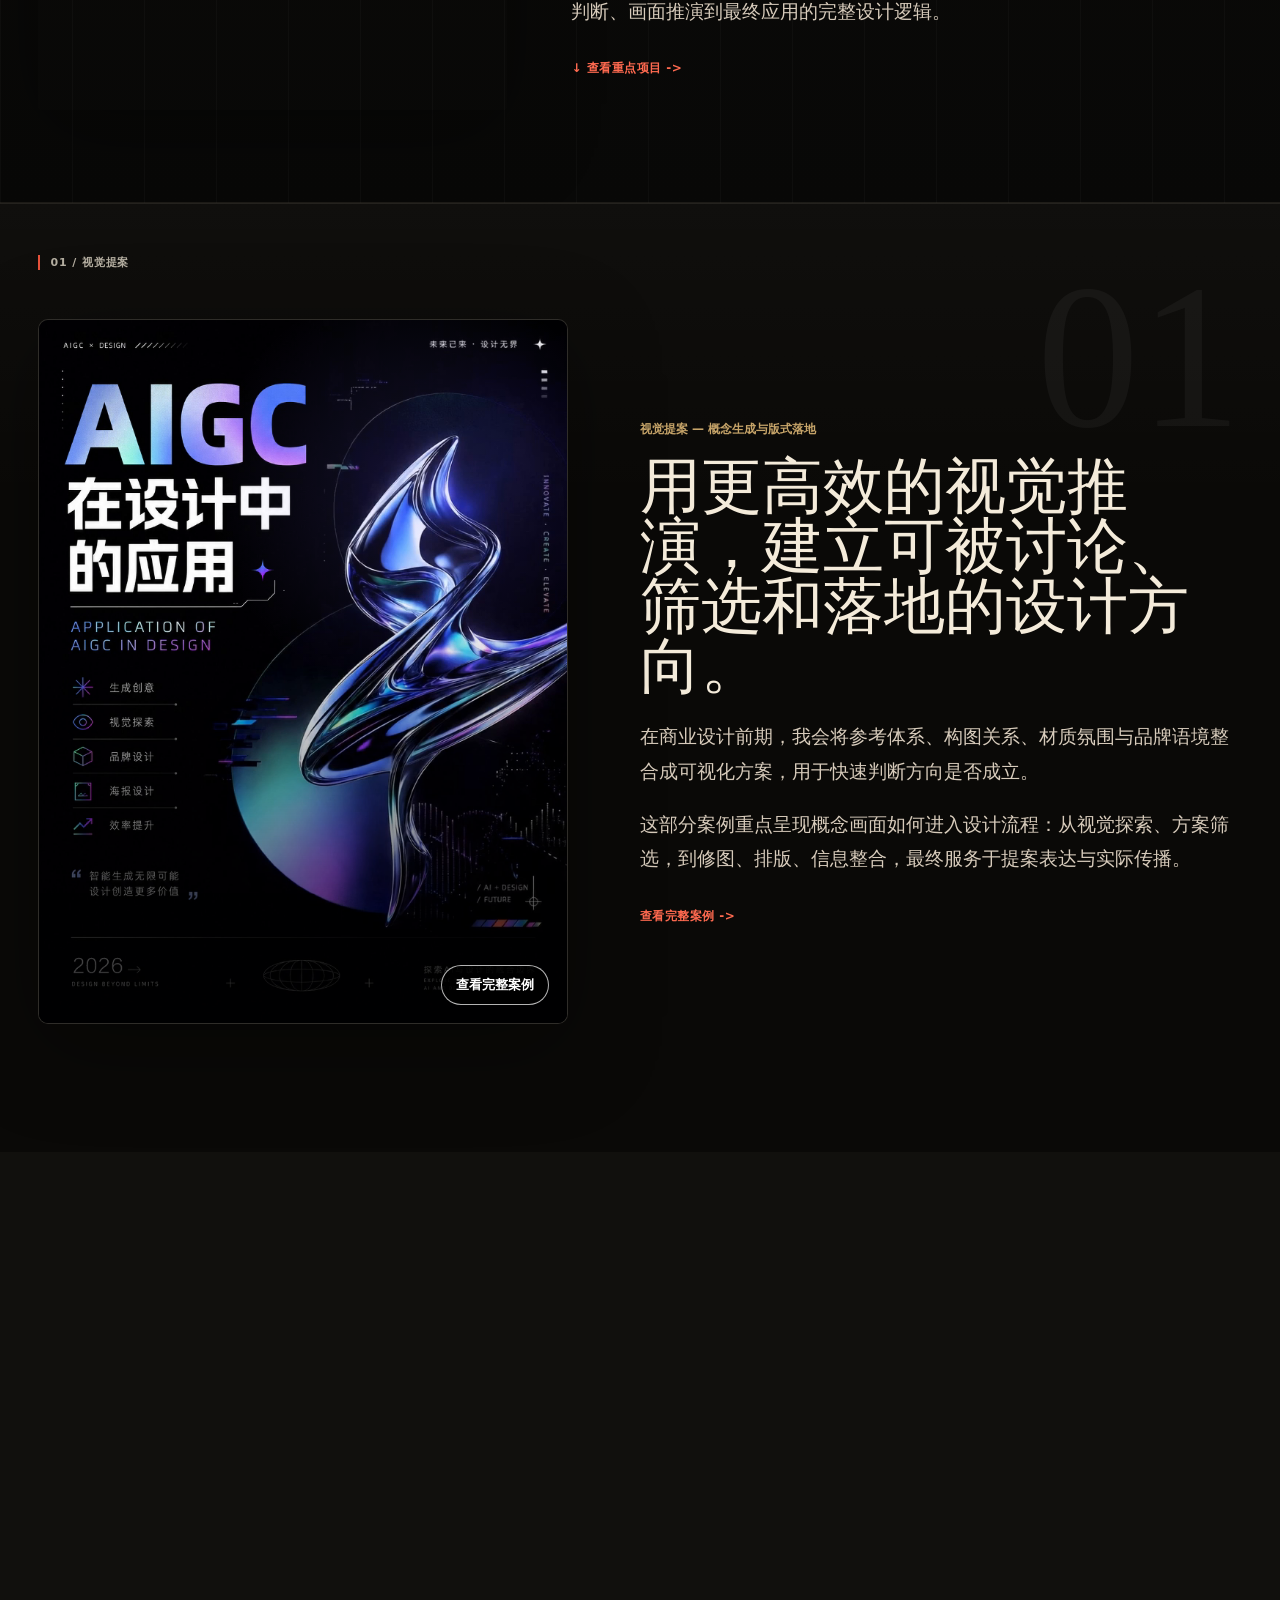
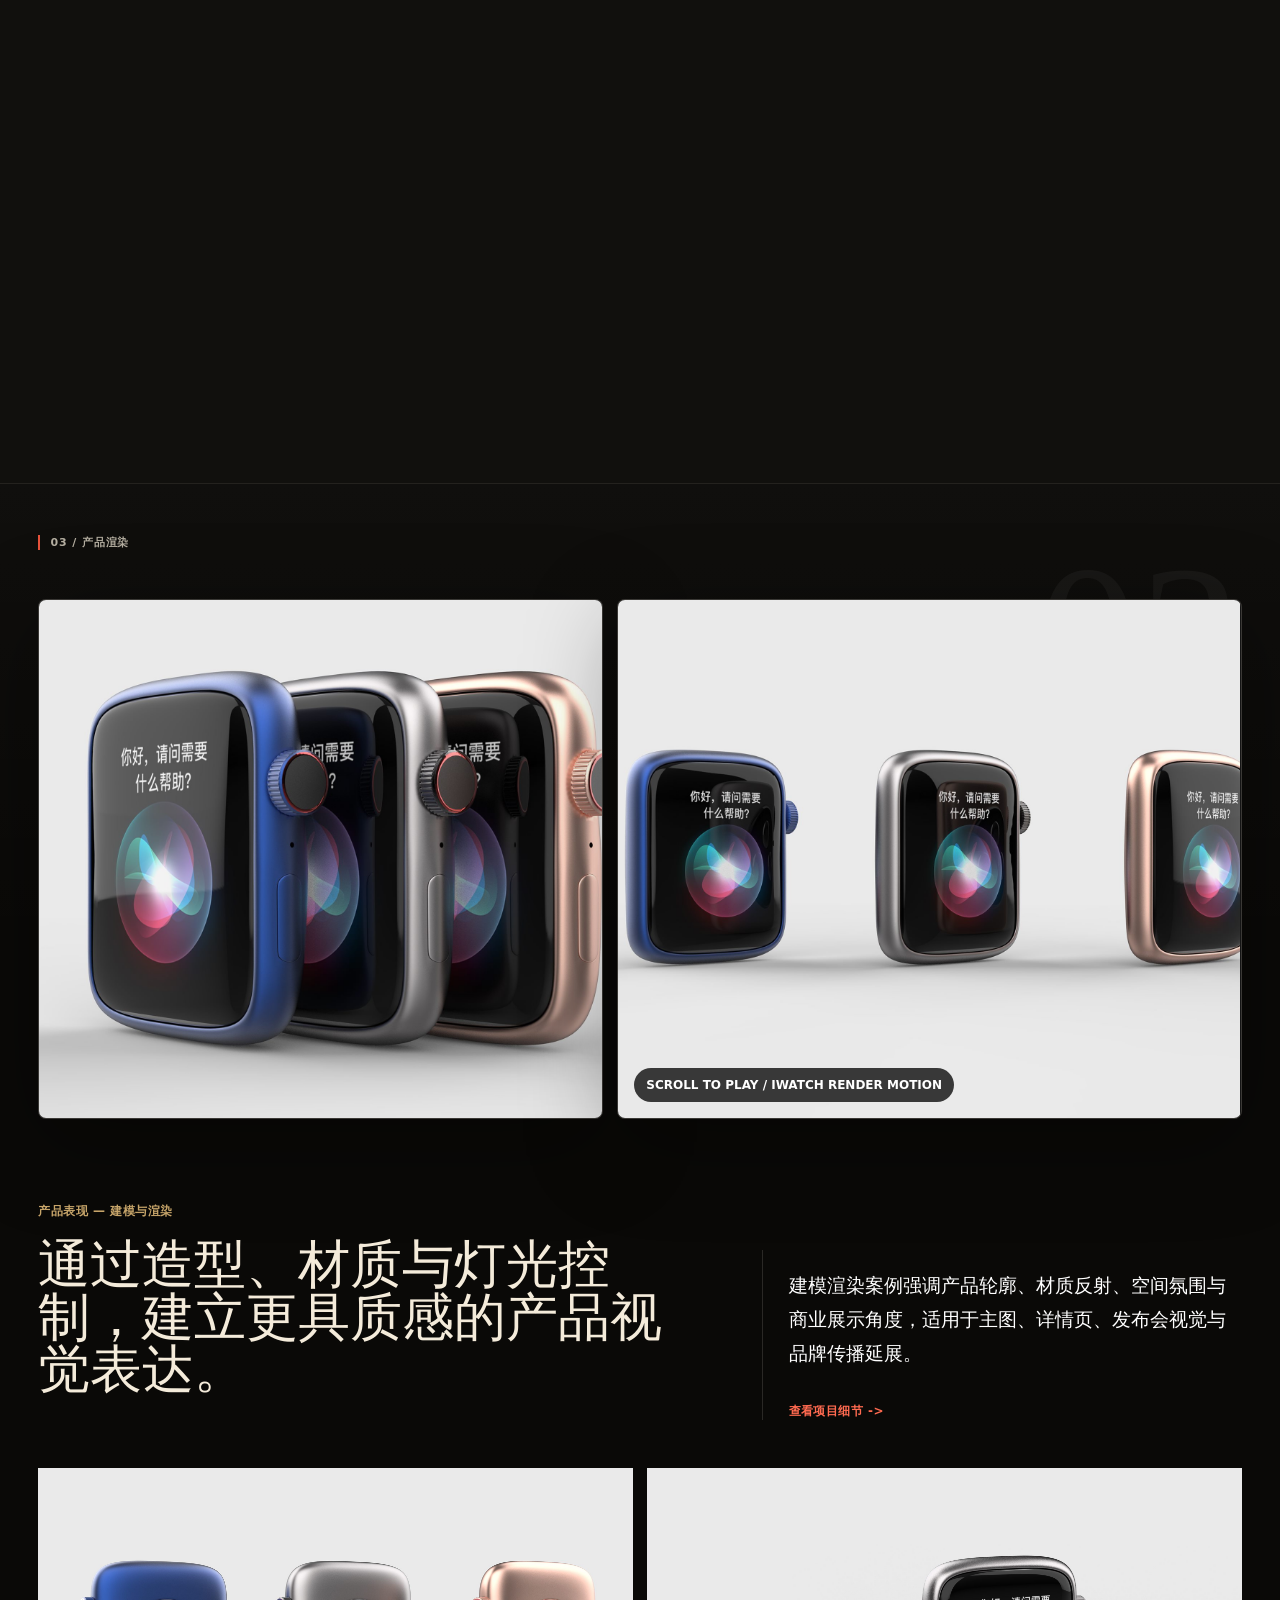
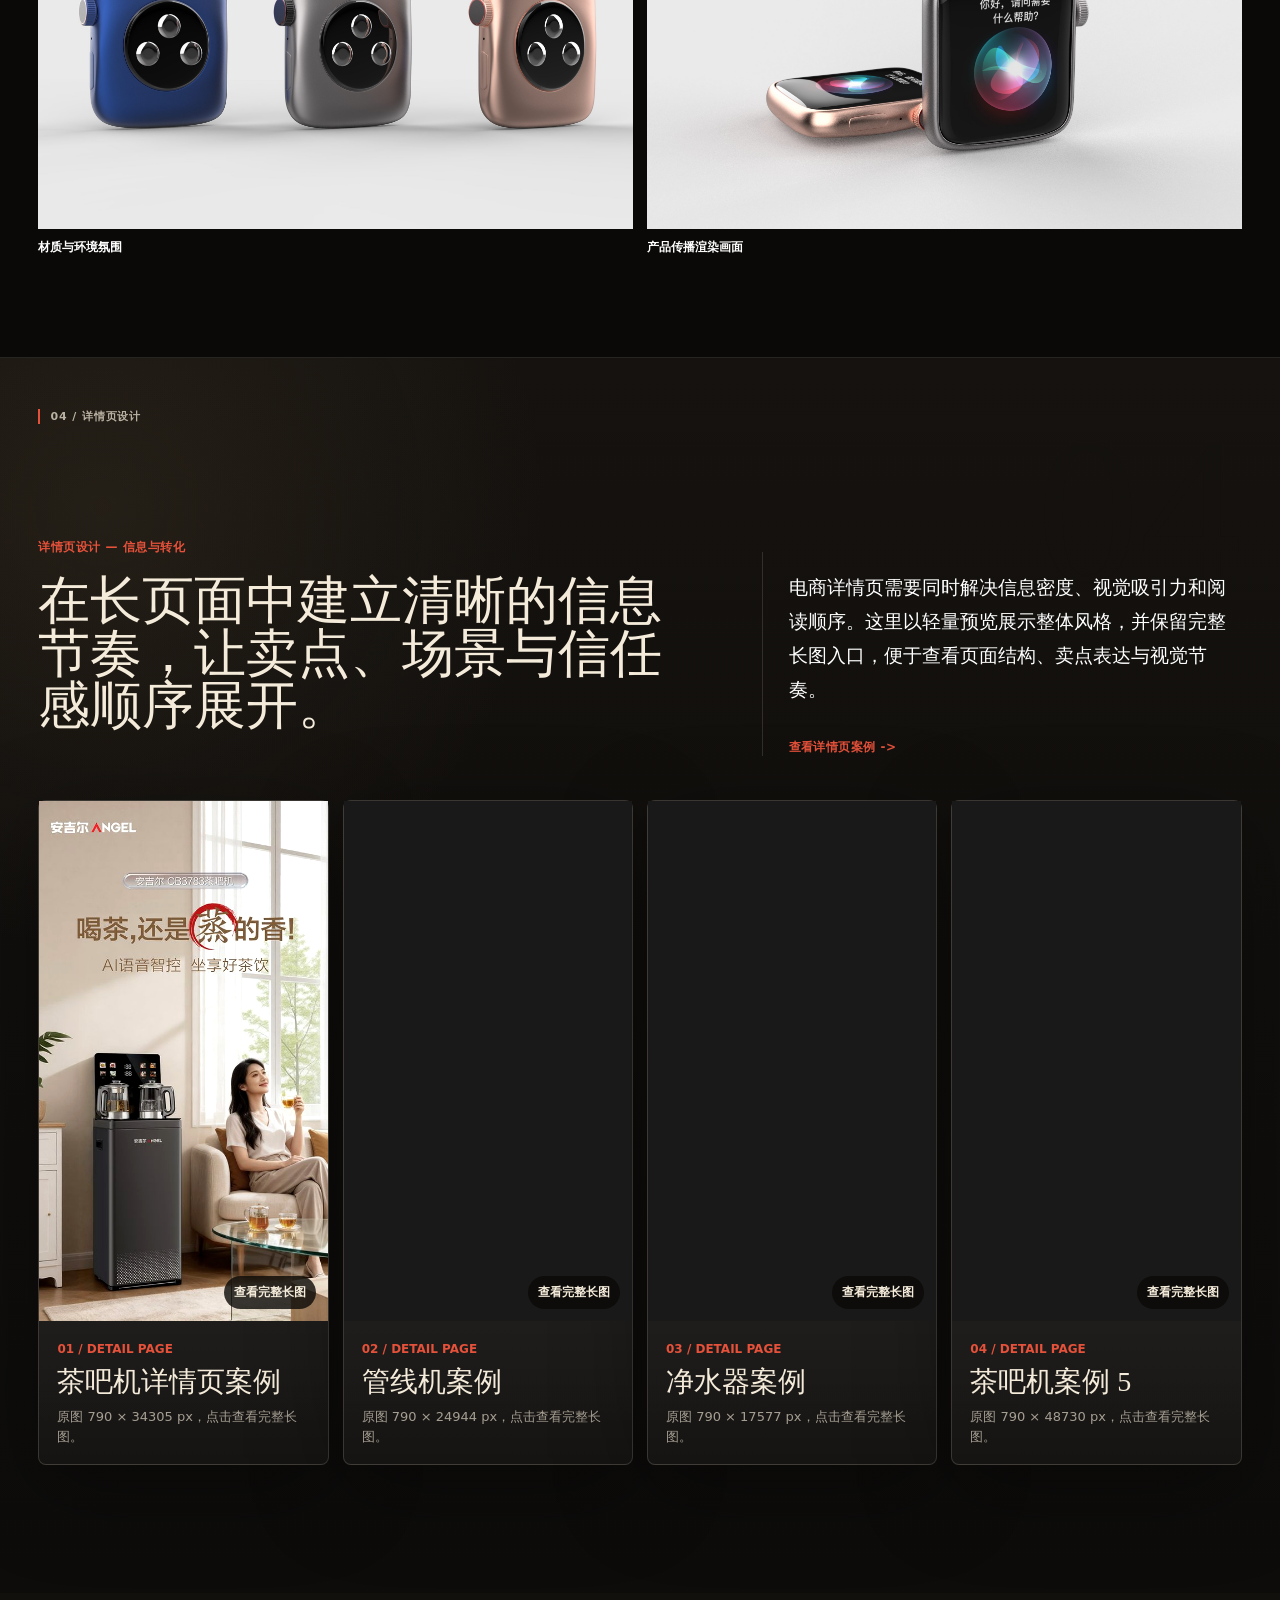
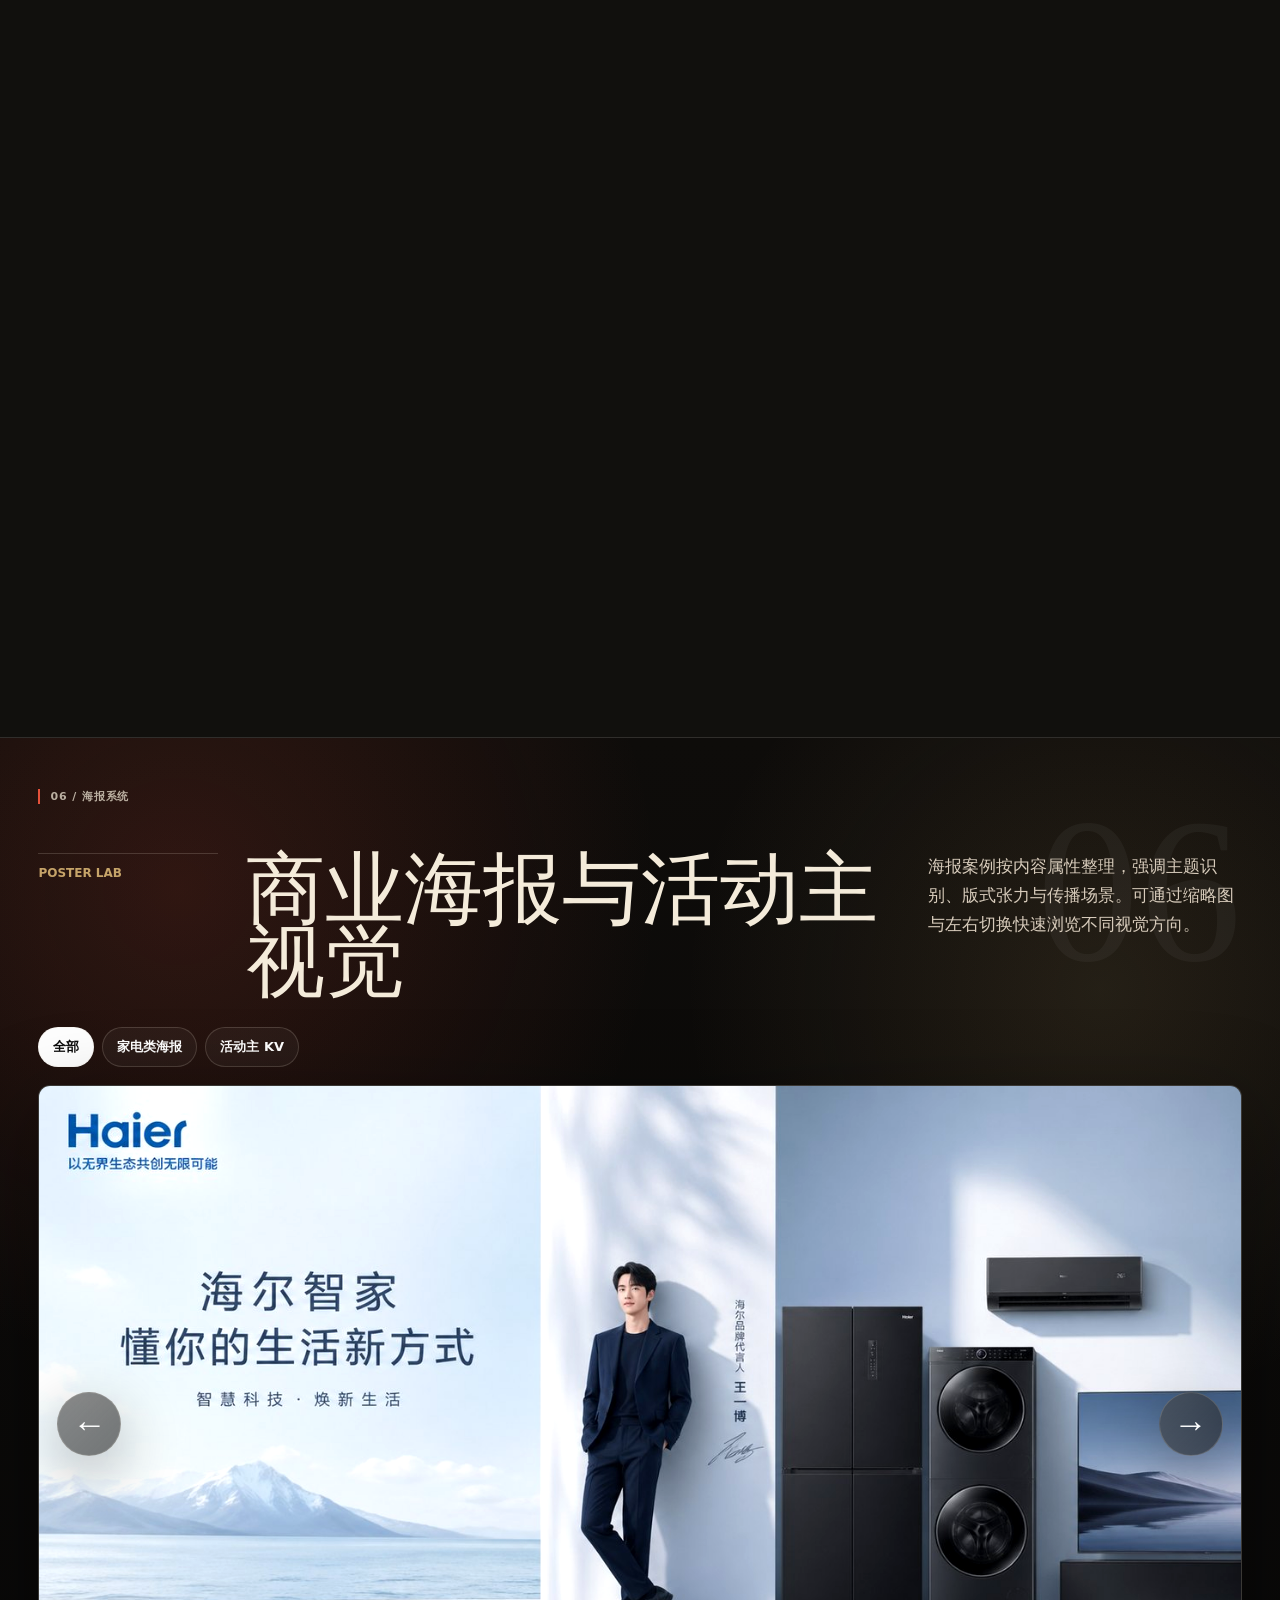
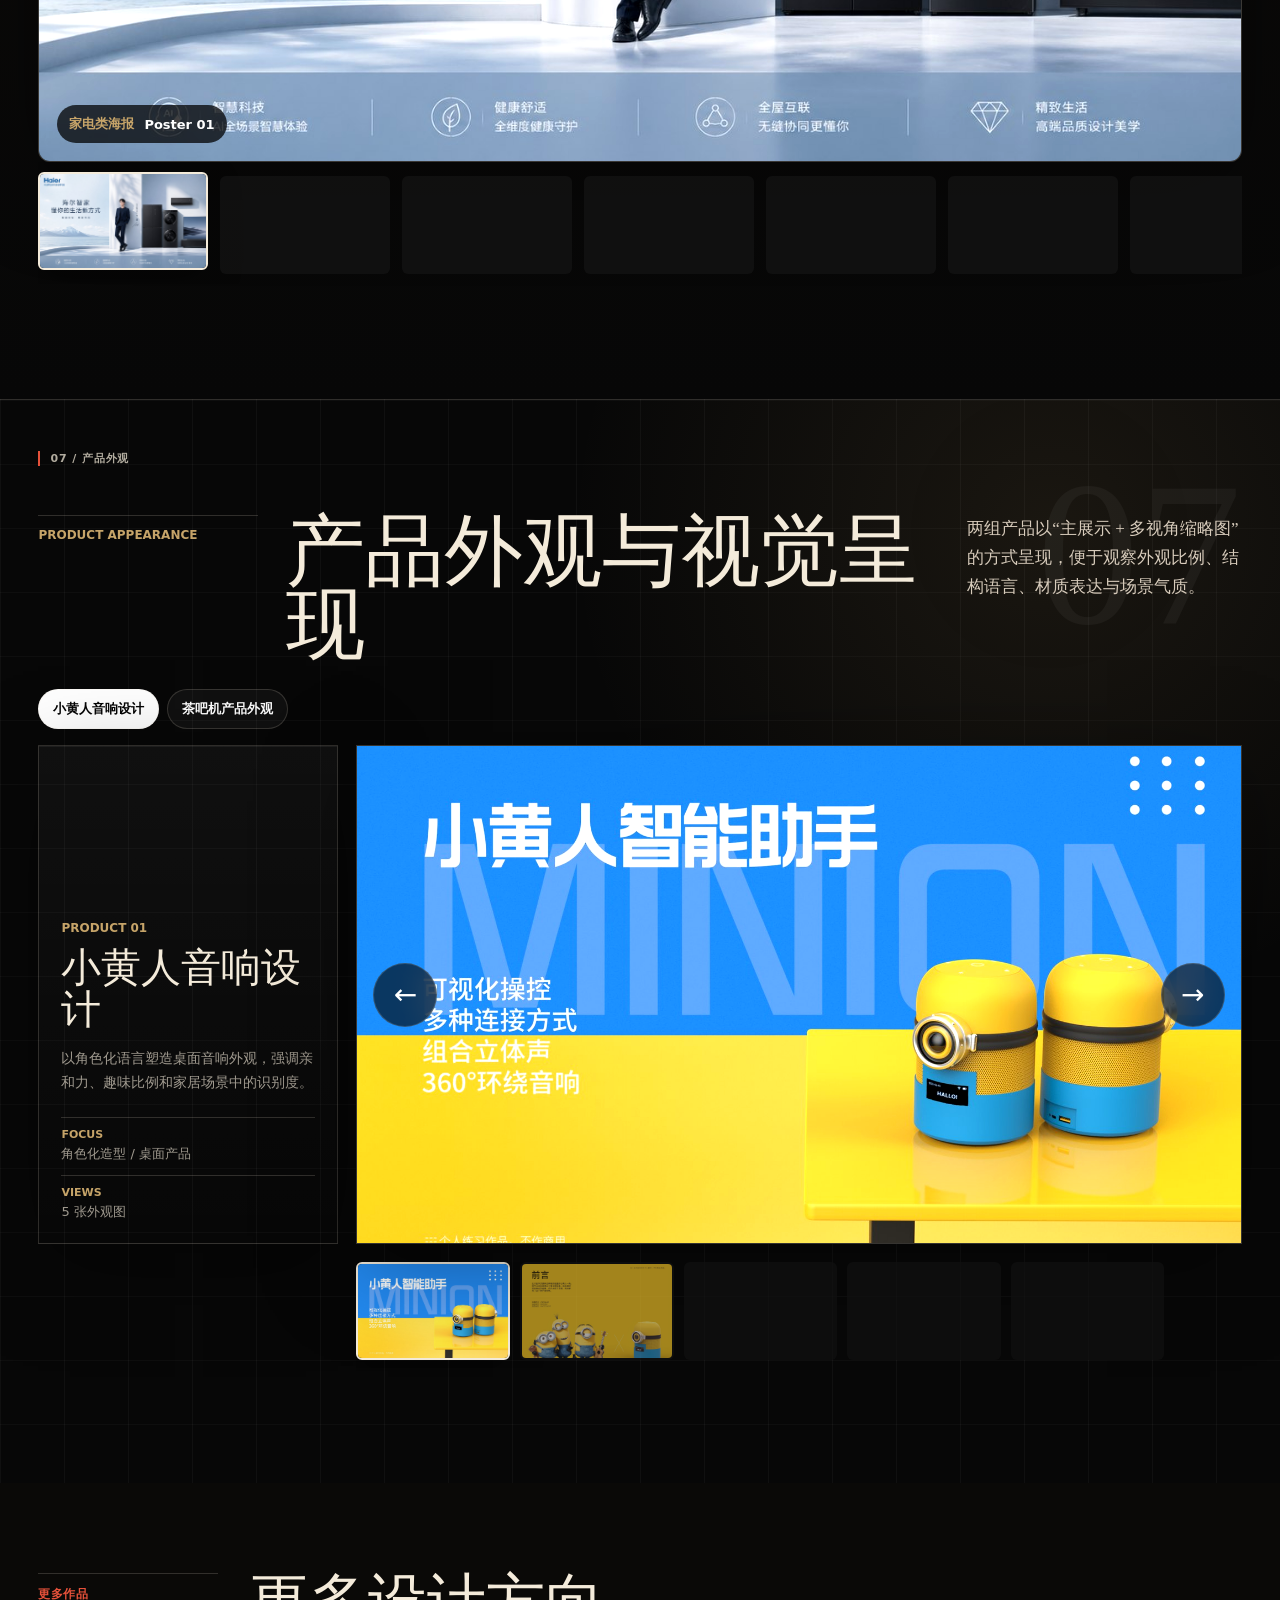
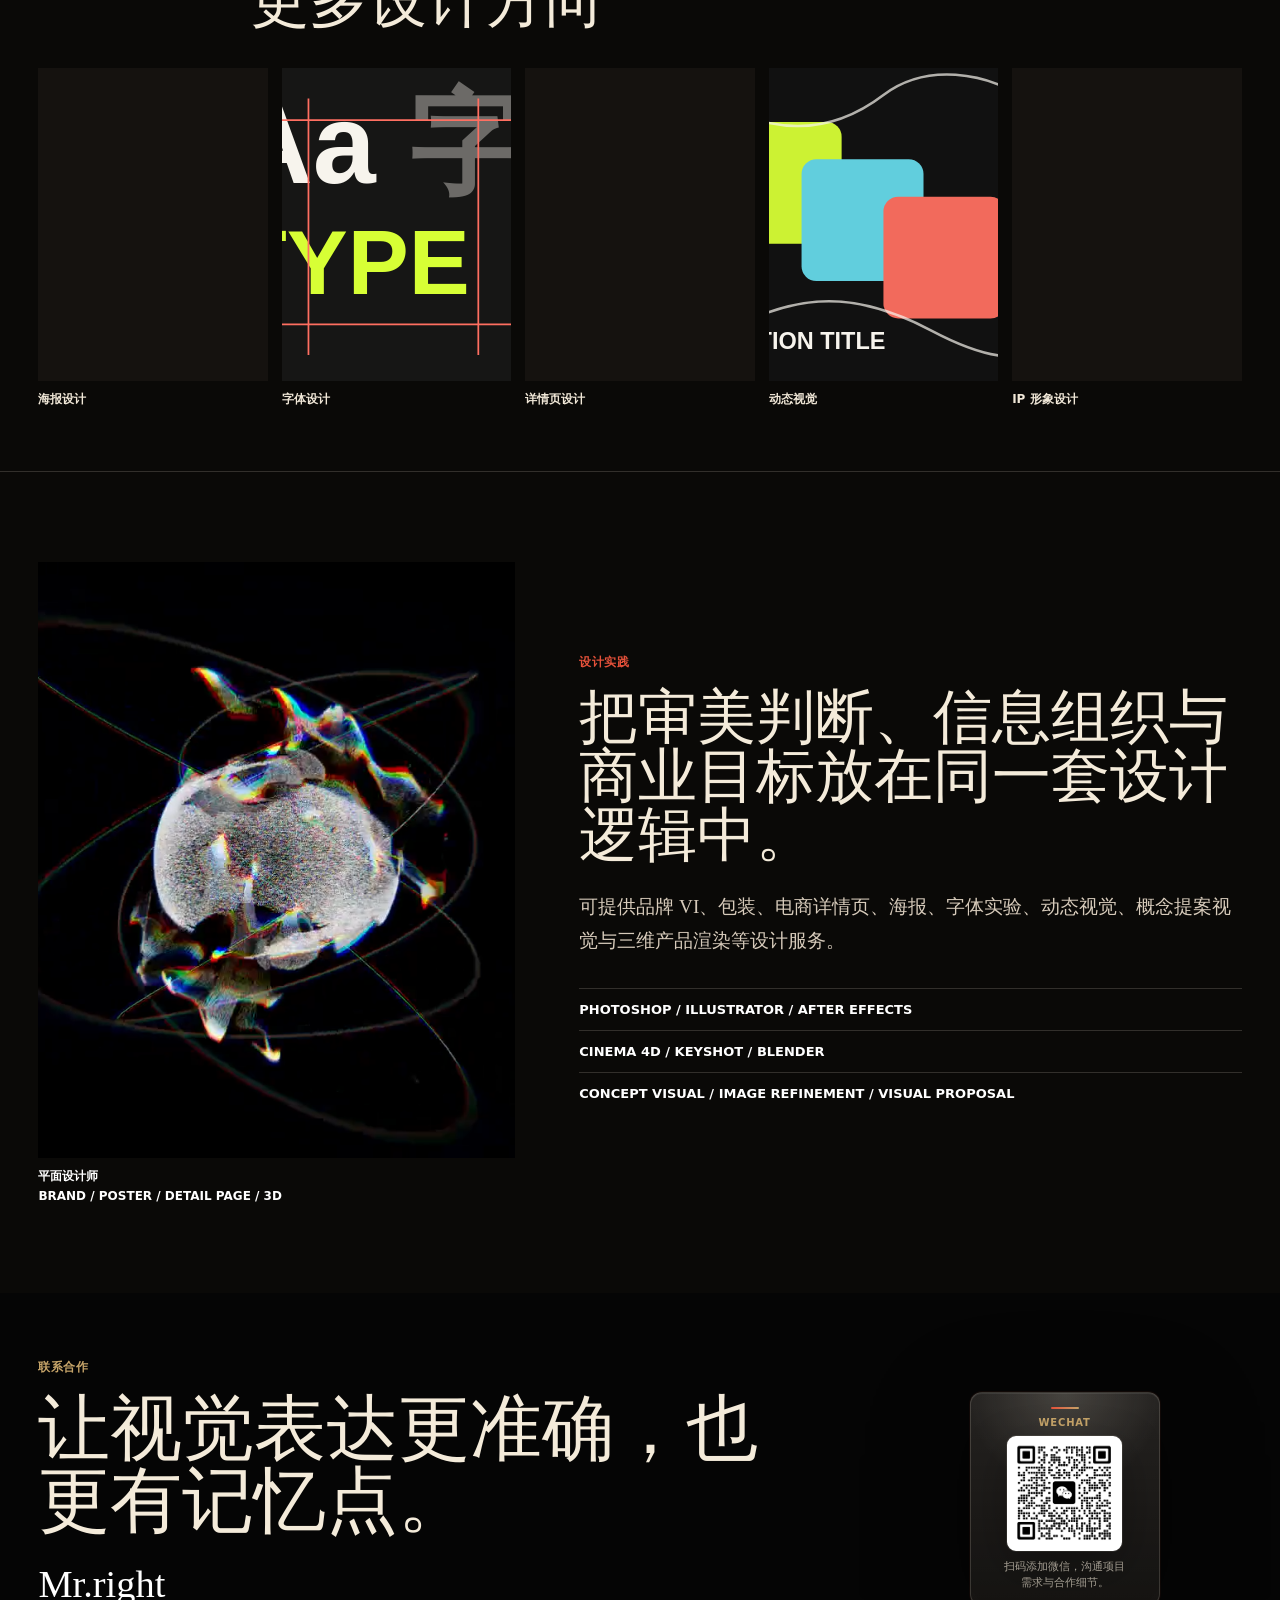
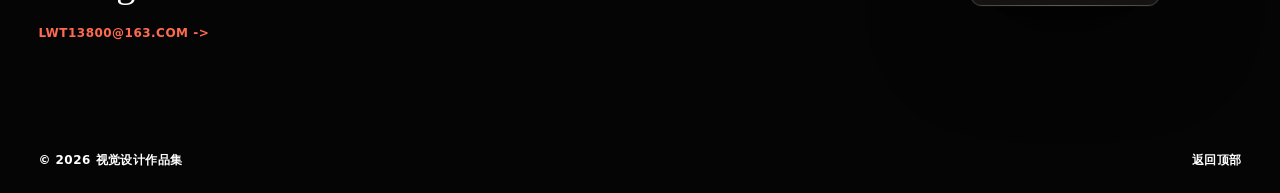
==== commit c8269619: "update" ====
--- a/index.html
+++ b/index.html
@@ -131,42 +131,57 @@
         <article id="brand" class="project-story project-story-light" data-chapter="02" data-chapter-title="品牌识别">
           <div class="project-text">
             <div>
-              <span>品牌识别 — 茶品牌系统设计</span>
-              <h2>以东方茶饮的生活气质为基础，建立克制、温润且可延展的品牌识别。</h2>
+              <span>品牌识别 — SELORIA 品牌 VI</span>
+              <h2>以高端美妆的精致质感为基础，建立黑金调性的品牌识别与应用系统。</h2>
             </div>
             <div>
               <p>
-                案例围绕品牌标志、包装画面、辅助图形和应用场景展开，让东方气质与现代商业包装形成统一、可延展的表达。
+                案例围绕品牌标志、办公文具、空间门店与营销物料展开，让奢华、克制与专业感在多场景中保持统一表达。
               </p>
-              <a class="inline-link" href="brand-vi-tea.html">查看完整案例</a>
+              <a class="inline-link" href="brand-vi-seloria.html">查看完整案例</a>
             </div>
           </div>
           <div class="brand-case-grid" aria-label="品牌 VI 案例列表">
-            <a class="brand-case-card brand-case-featured" href="brand-vi-tea.html">
+            <a class="brand-case-card brand-case-featured" href="brand-vi-seloria.html">
+              <figure>
+                <img loading="lazy" decoding="async" src="assets/portfolio/brand-vi-seloria/cover.png" alt="SELORIA 品牌 VI 案例封面" />
+              </figure>
+              <div>
+                <span>Case 01</span>
+                <h3>SELORIA 美妆品牌 VI</h3>
+                <p>查看标志、空间与物料延展</p>
+              </div>
+            </a>
+            <a class="brand-case-card" href="brand-vi-tea.html">
               <figure>
                 <img loading="lazy" decoding="async" src="assets/optimized/brand-vi-tea-1.jpg" alt="茶品牌 VI 案例封面" />
               </figure>
               <div>
-                <span>Case 01</span>
+                <span>Case 02</span>
                 <h3>茶品牌视觉系统</h3>
                 <p>查看品牌识别与包装延展</p>
               </div>
             </a>
-            <article class="brand-case-card is-placeholder">
-              <span>Case 02</span>
-              <h3>品牌升级案例位</h3>
-              <p>适合呈现标志优化与系统重塑</p>
-            </article>
-            <article class="brand-case-card is-placeholder">
-              <span>Case 03</span>
-              <h3>包装系统案例位</h3>
-              <p>适合呈现包装、礼盒与终端物料</p>
-            </article>
-            <article class="brand-case-card is-placeholder">
-              <span>Case 04</span>
-              <h3>视觉规范案例位</h3>
-              <p>适合呈现标志、色彩与应用规范</p>
-            </article>
+            <a class="brand-case-card" href="brand-vi-seloria.html#applications">
+              <figure>
+                <img loading="lazy" decoding="async" src="assets/portfolio/brand-vi-seloria/02-stationery.png" alt="SELORIA 办公文具应用展示" />
+              </figure>
+              <div>
+                <span>Case 03</span>
+                <h3>办公文具应用</h3>
+                <p>名片、信纸与品牌基础物料</p>
+              </div>
+            </a>
+            <a class="brand-case-card" href="brand-vi-seloria.html#applications">
+              <figure>
+                <img loading="lazy" decoding="async" src="assets/portfolio/brand-vi-seloria/03-space.png" alt="SELORIA 空间应用展示" />
+              </figure>
+              <div>
+                <span>Case 04</span>
+                <h3>空间应用展示</h3>
+                <p>门店、前台与终端陈列延展</p>
+              </div>
+            </a>
           </div>
         </article>
 
